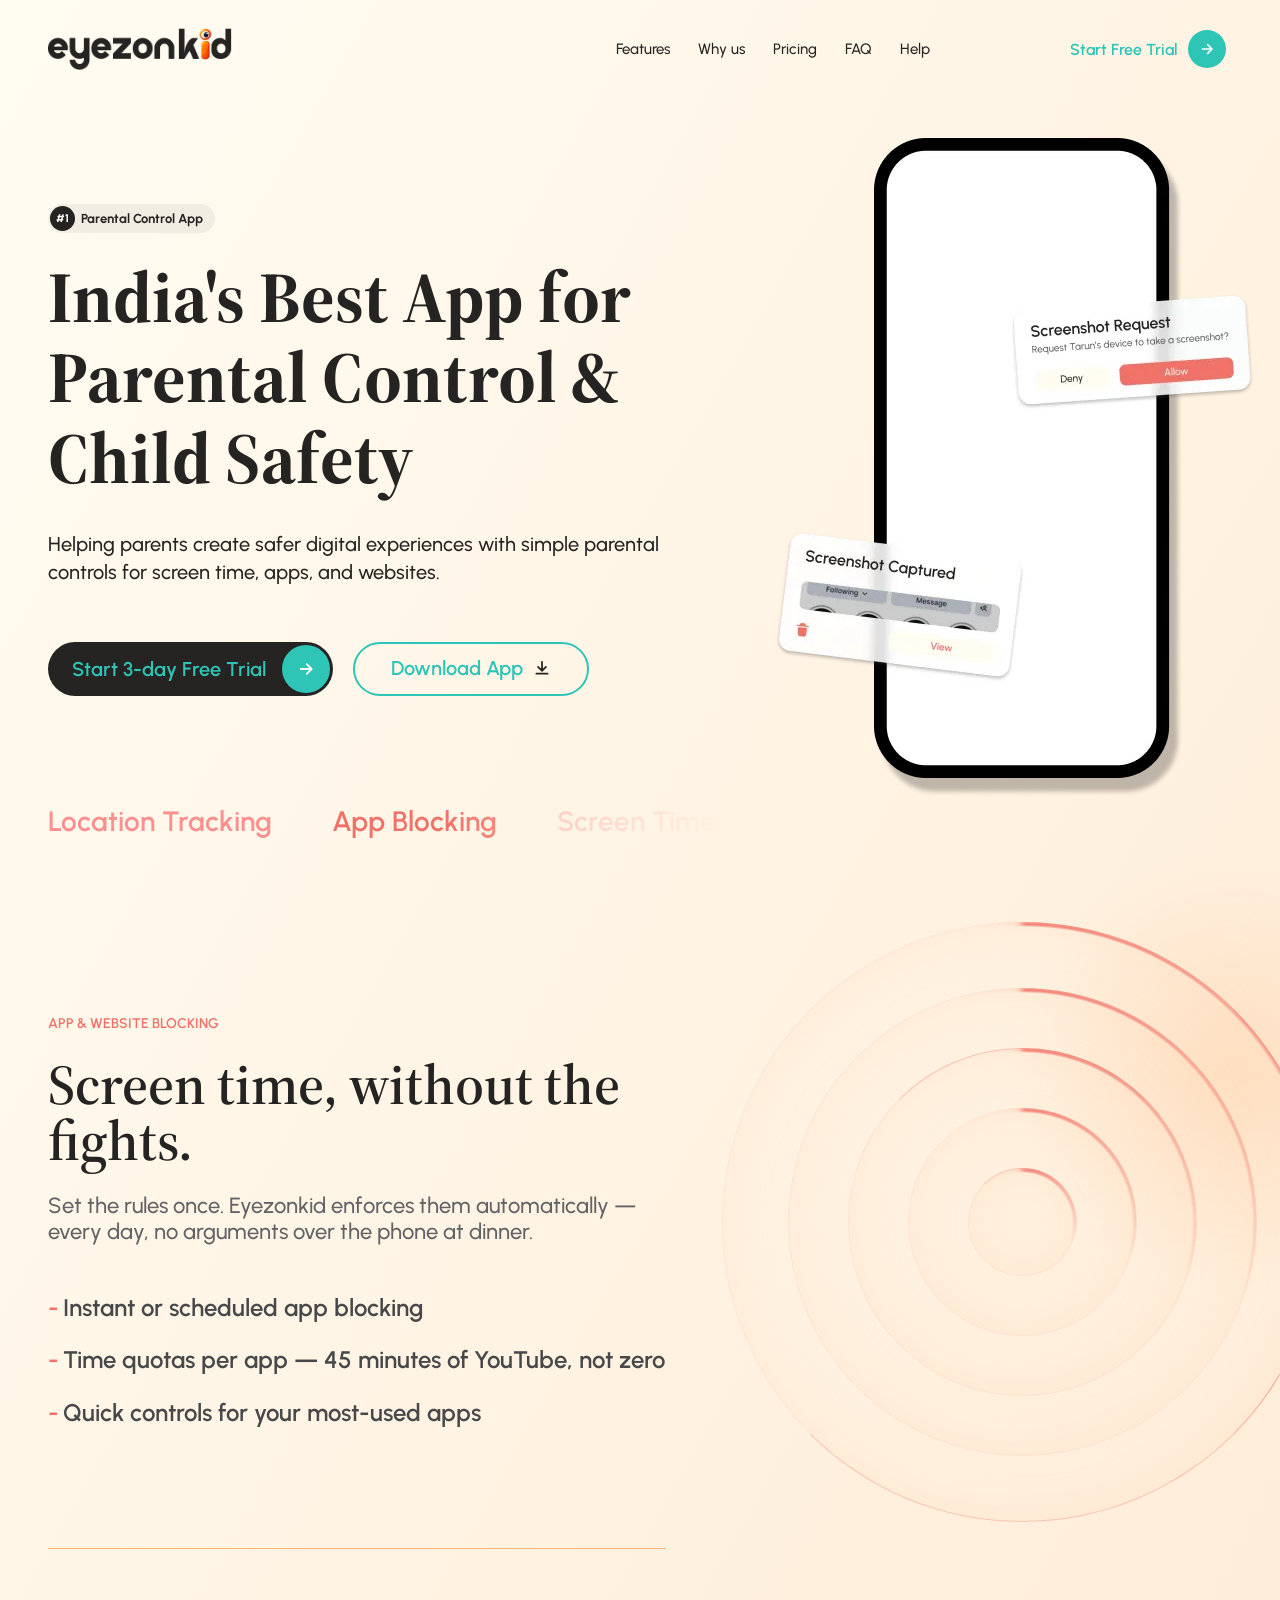
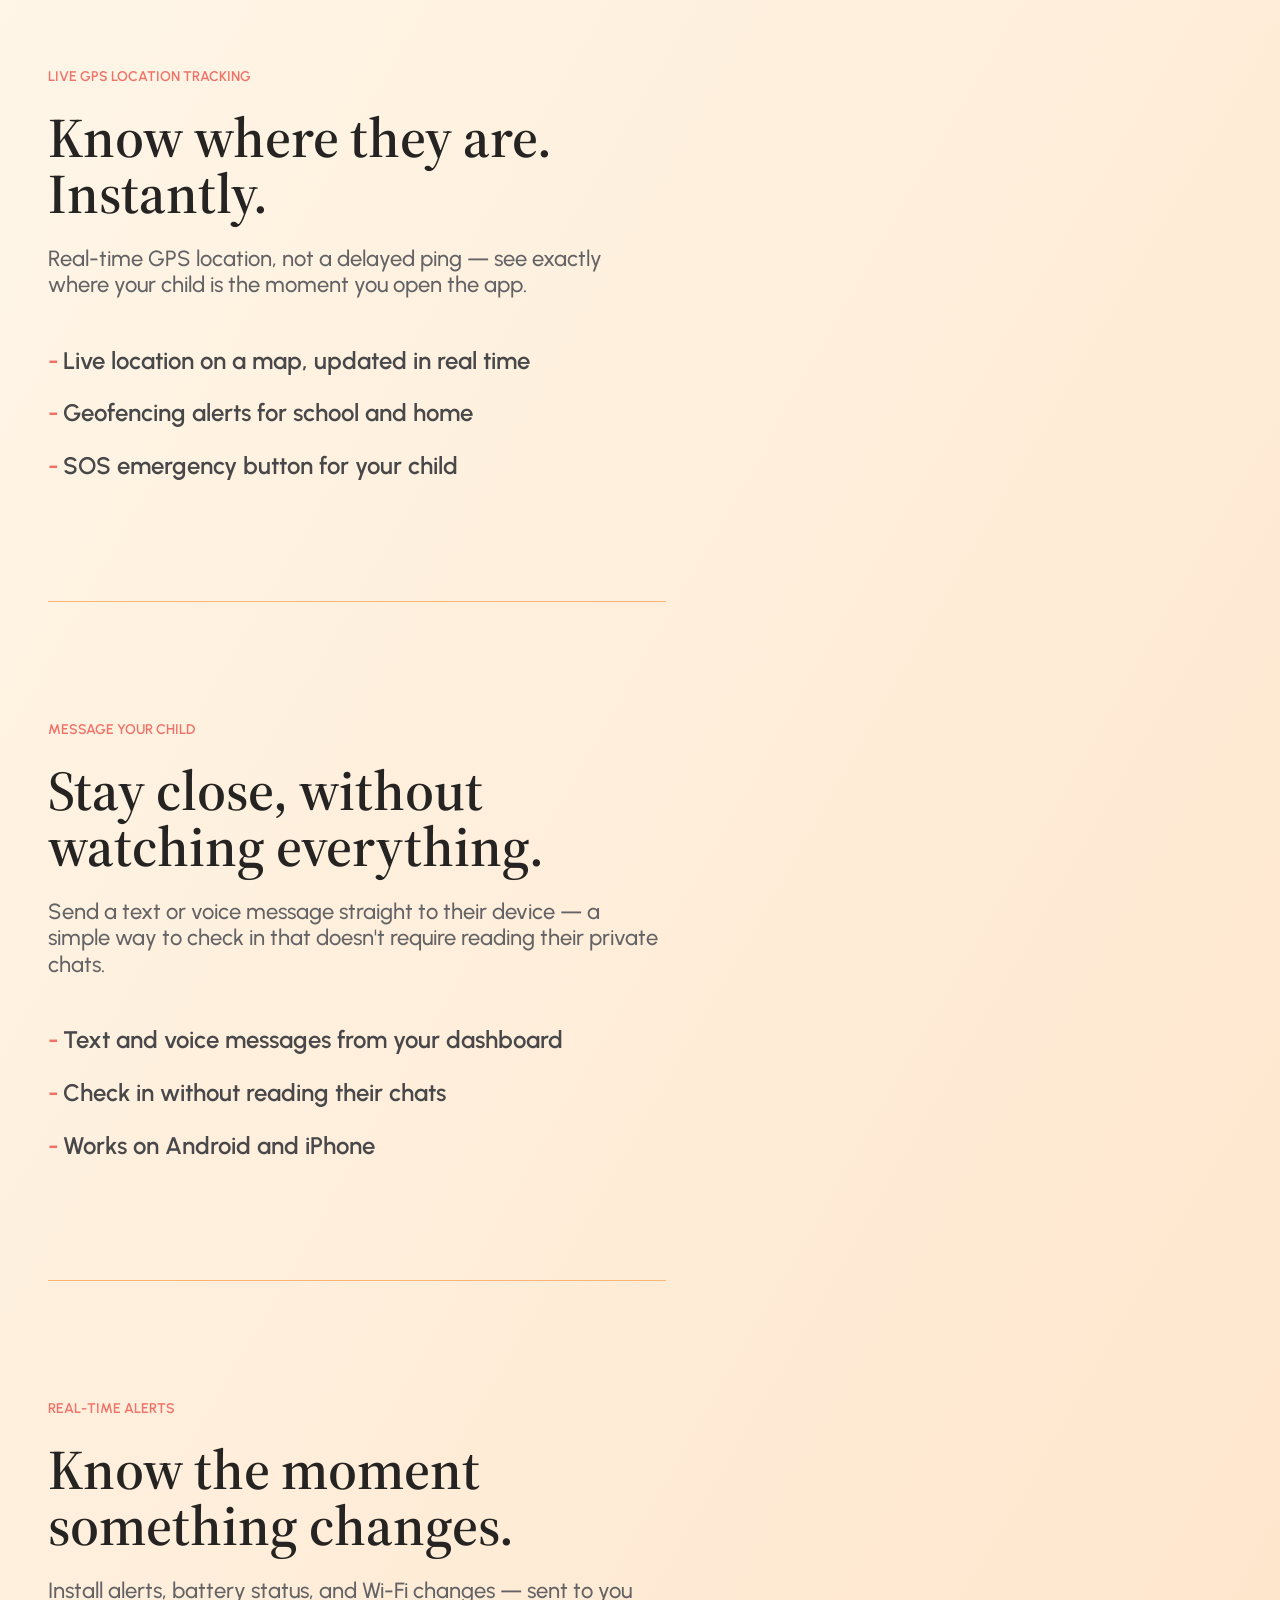
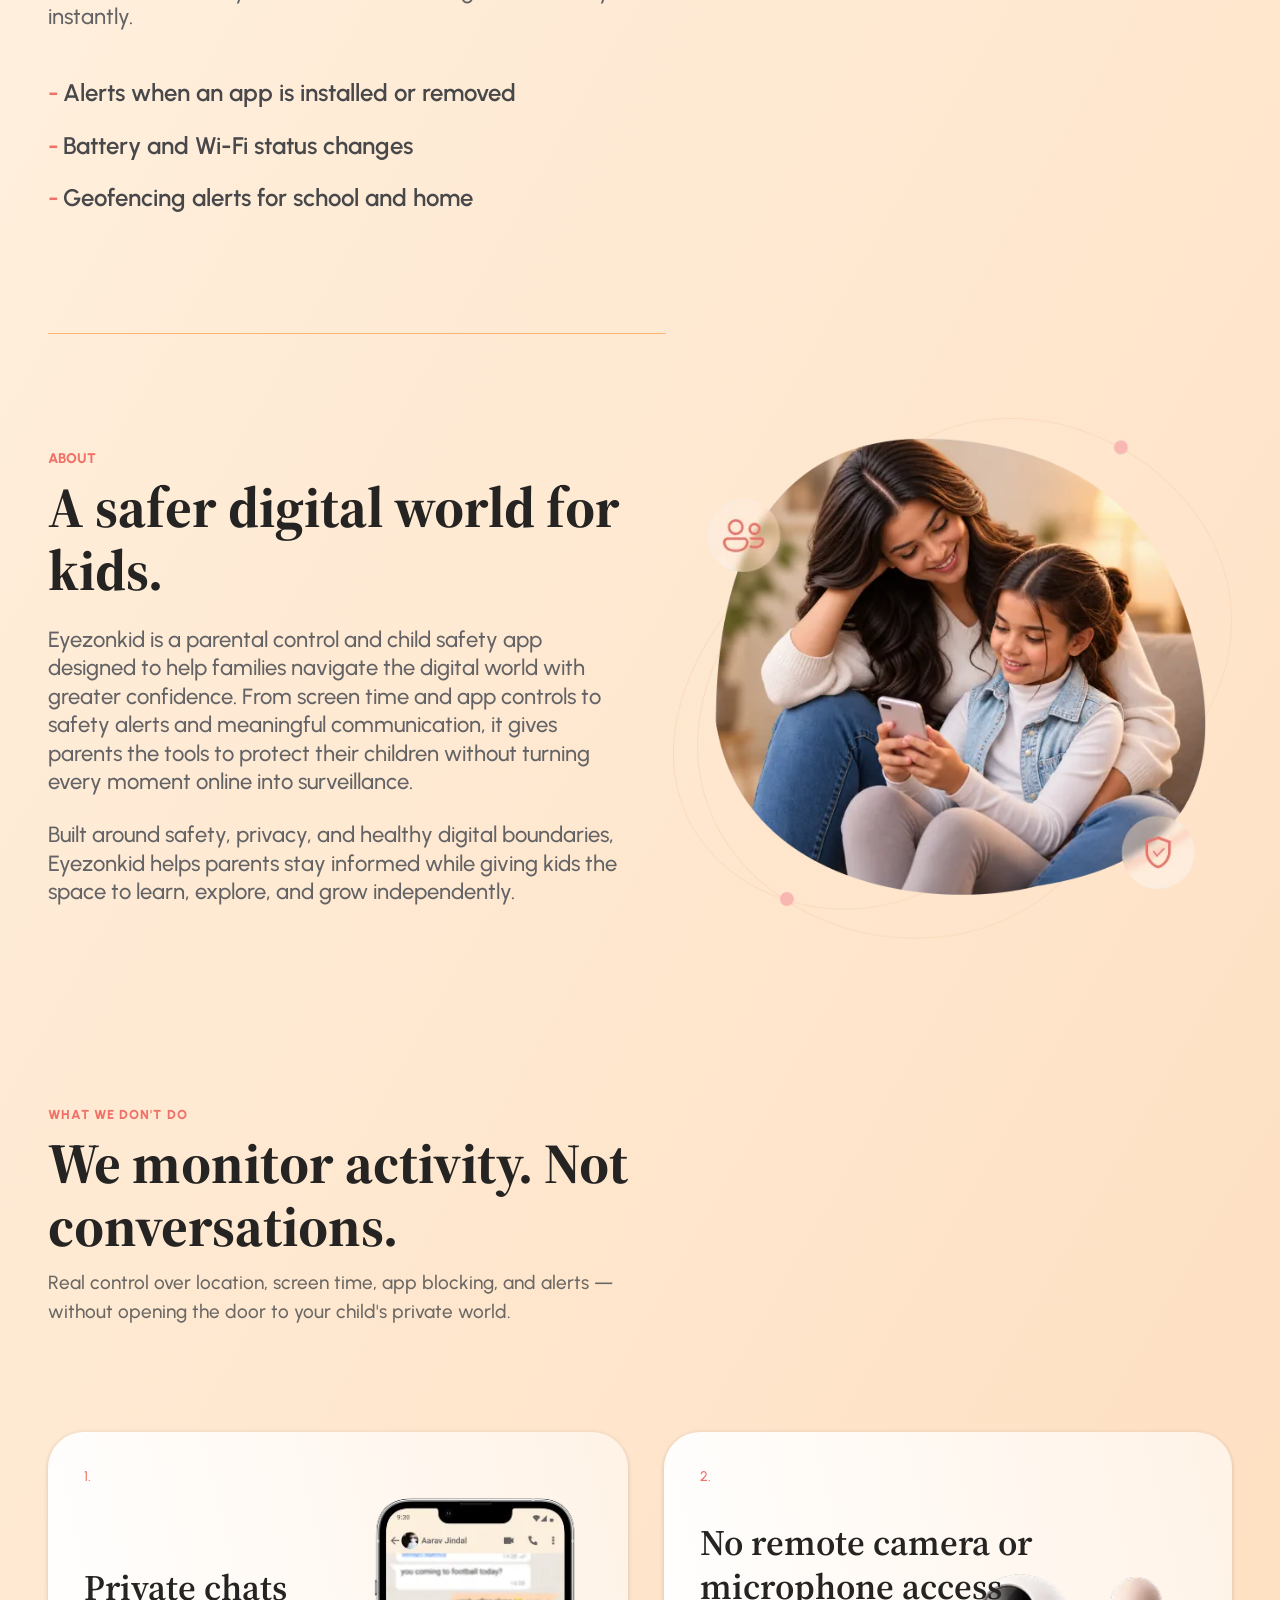
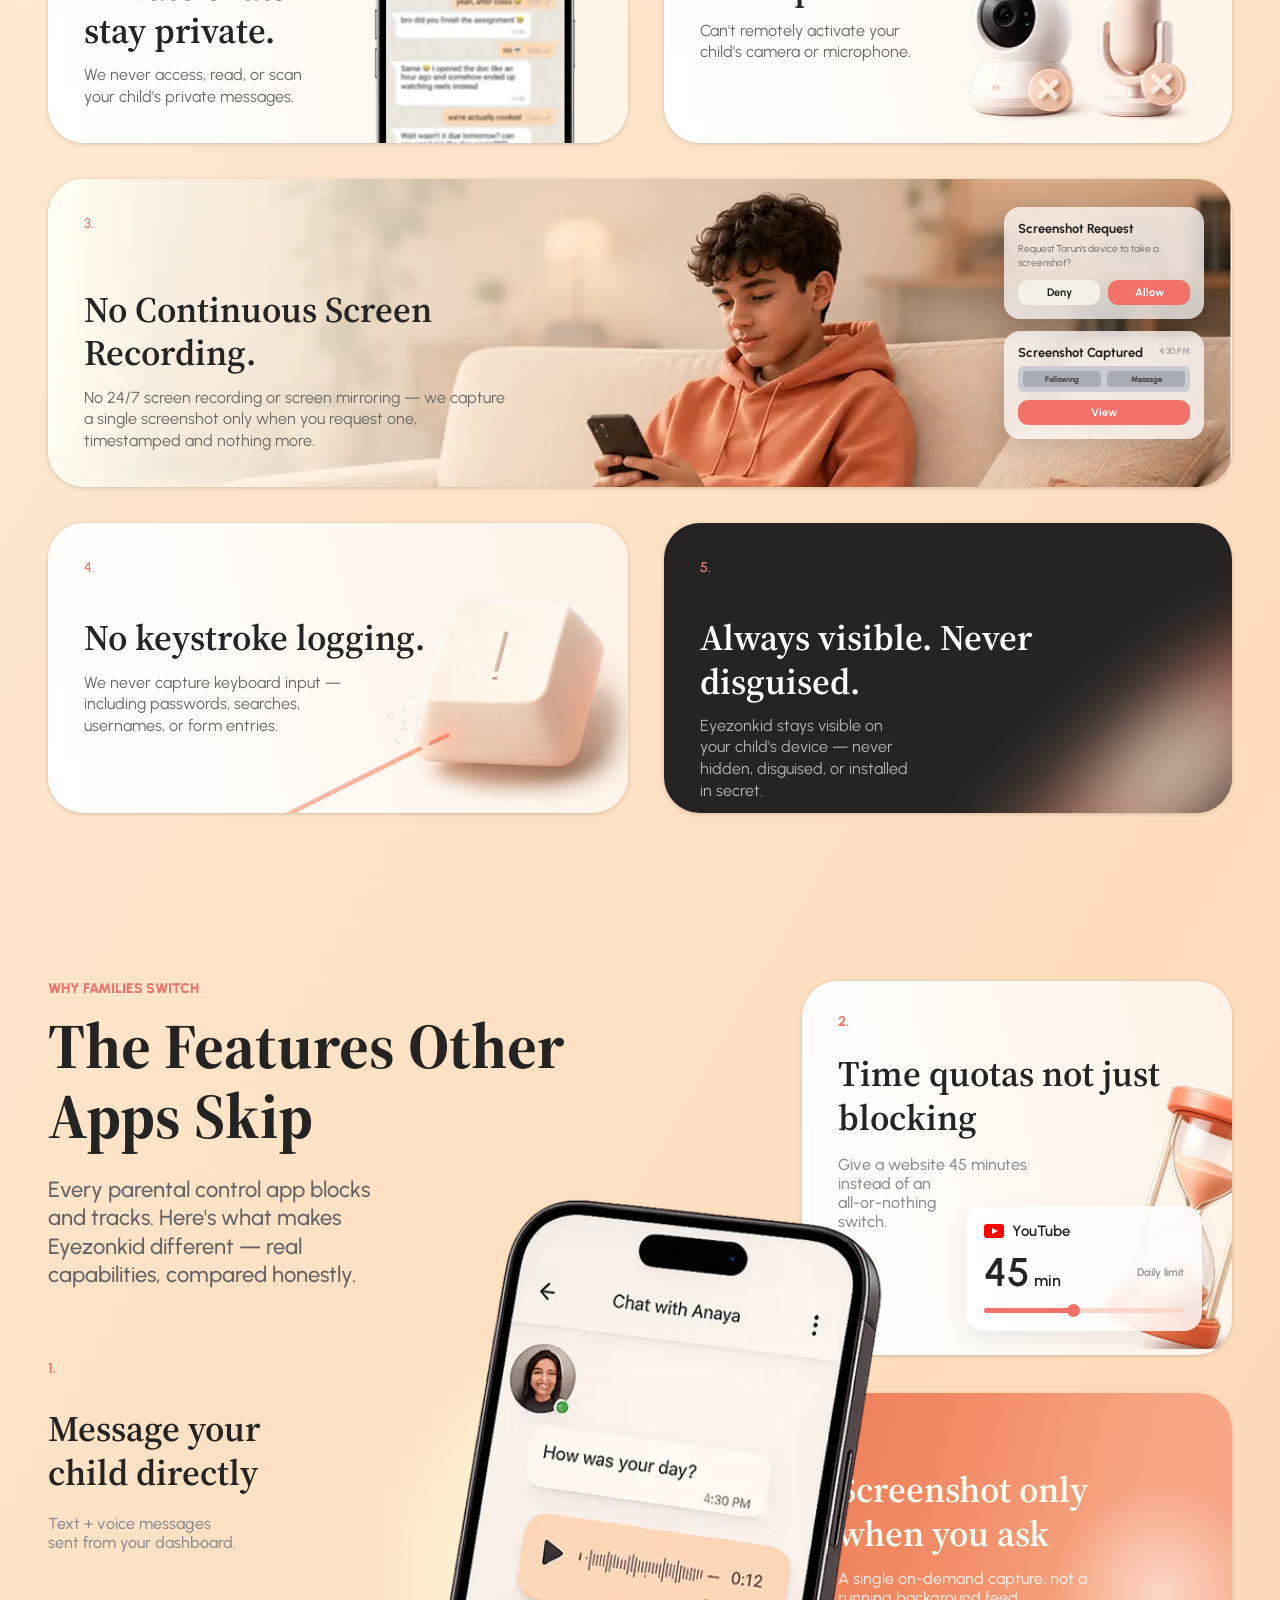
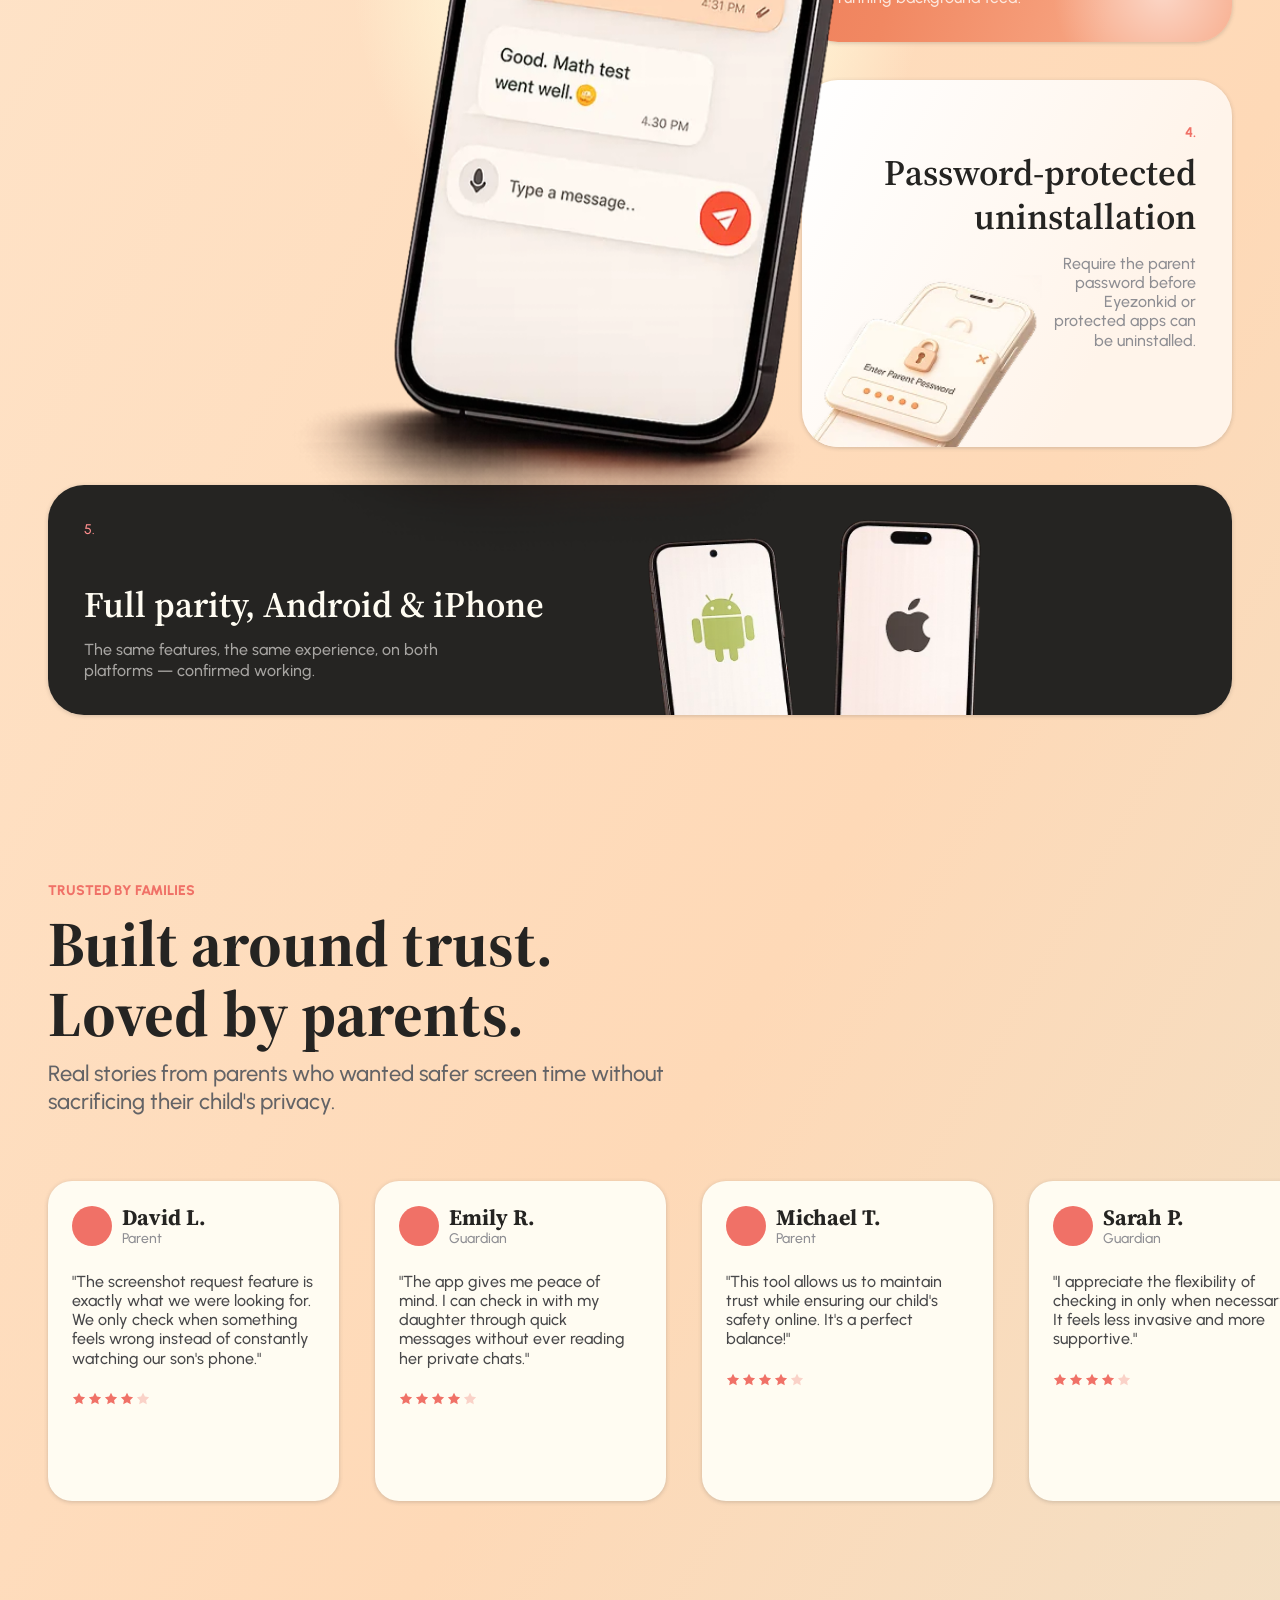
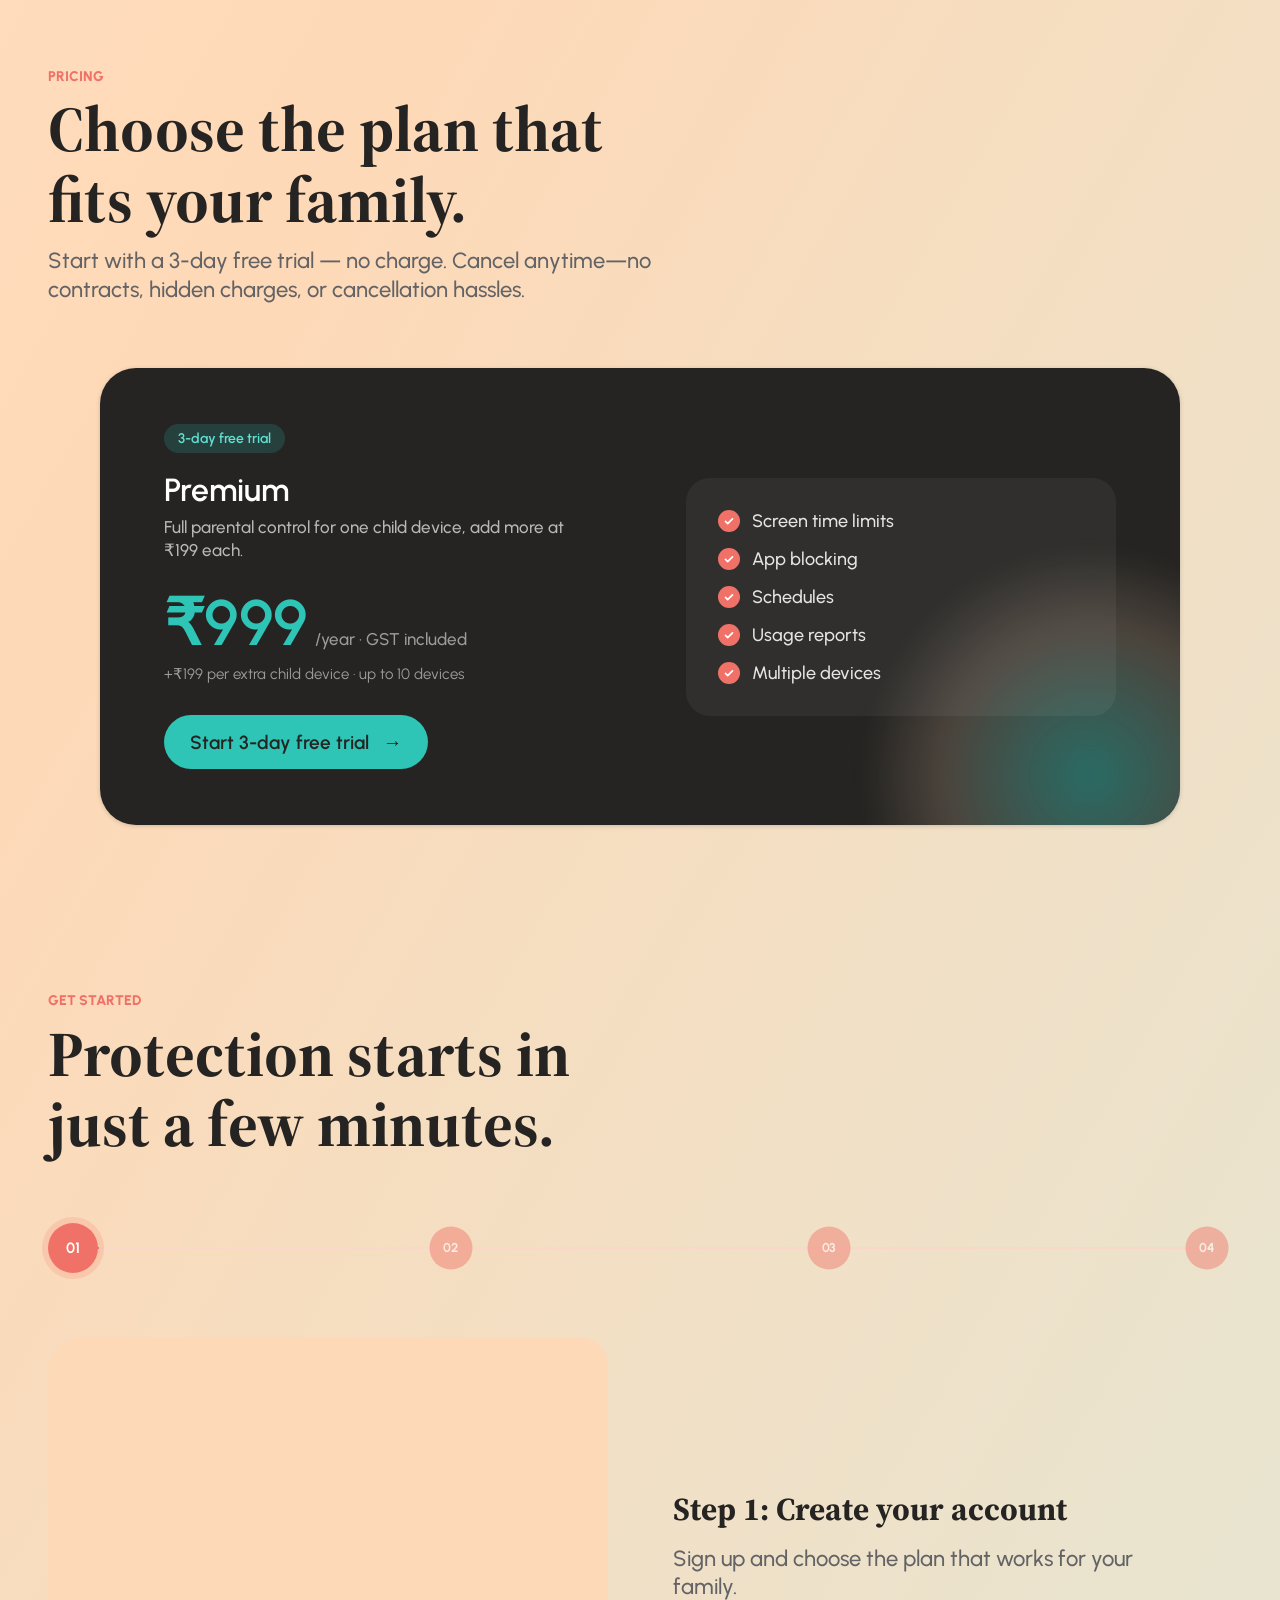
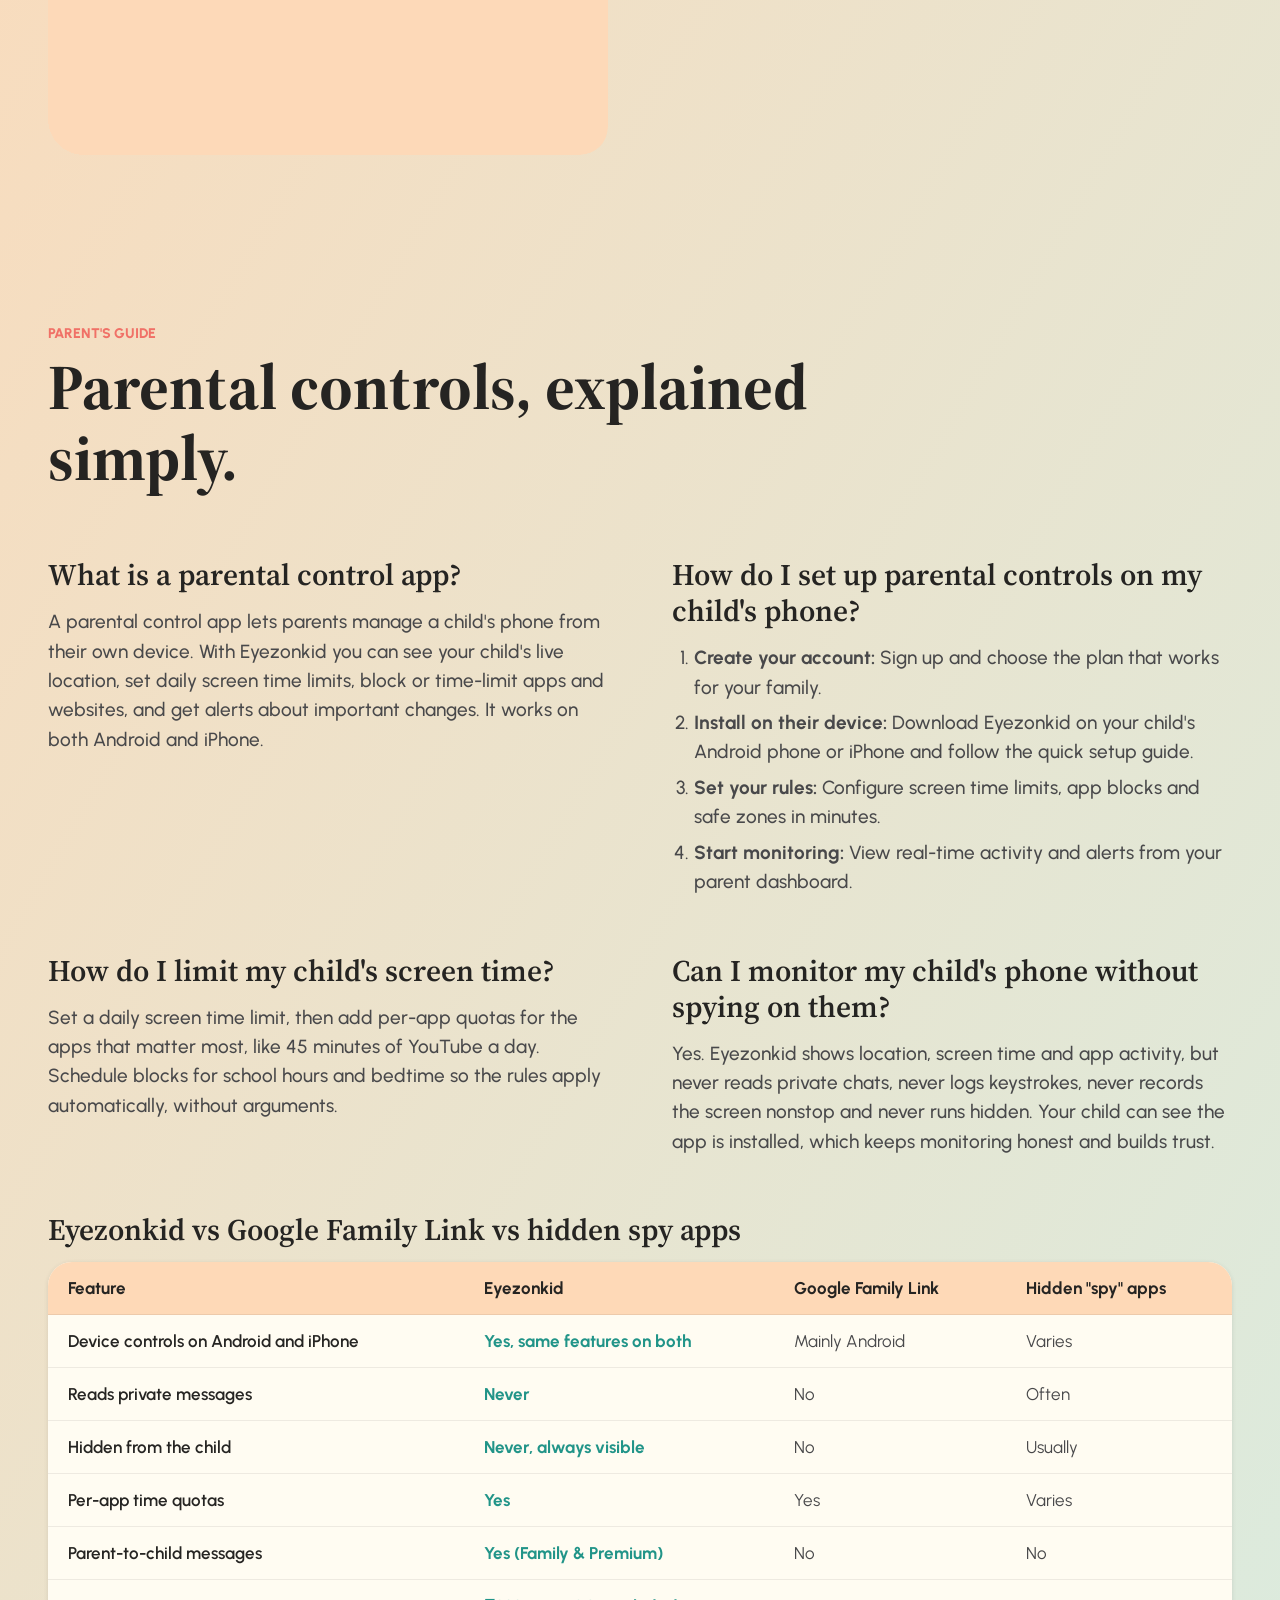
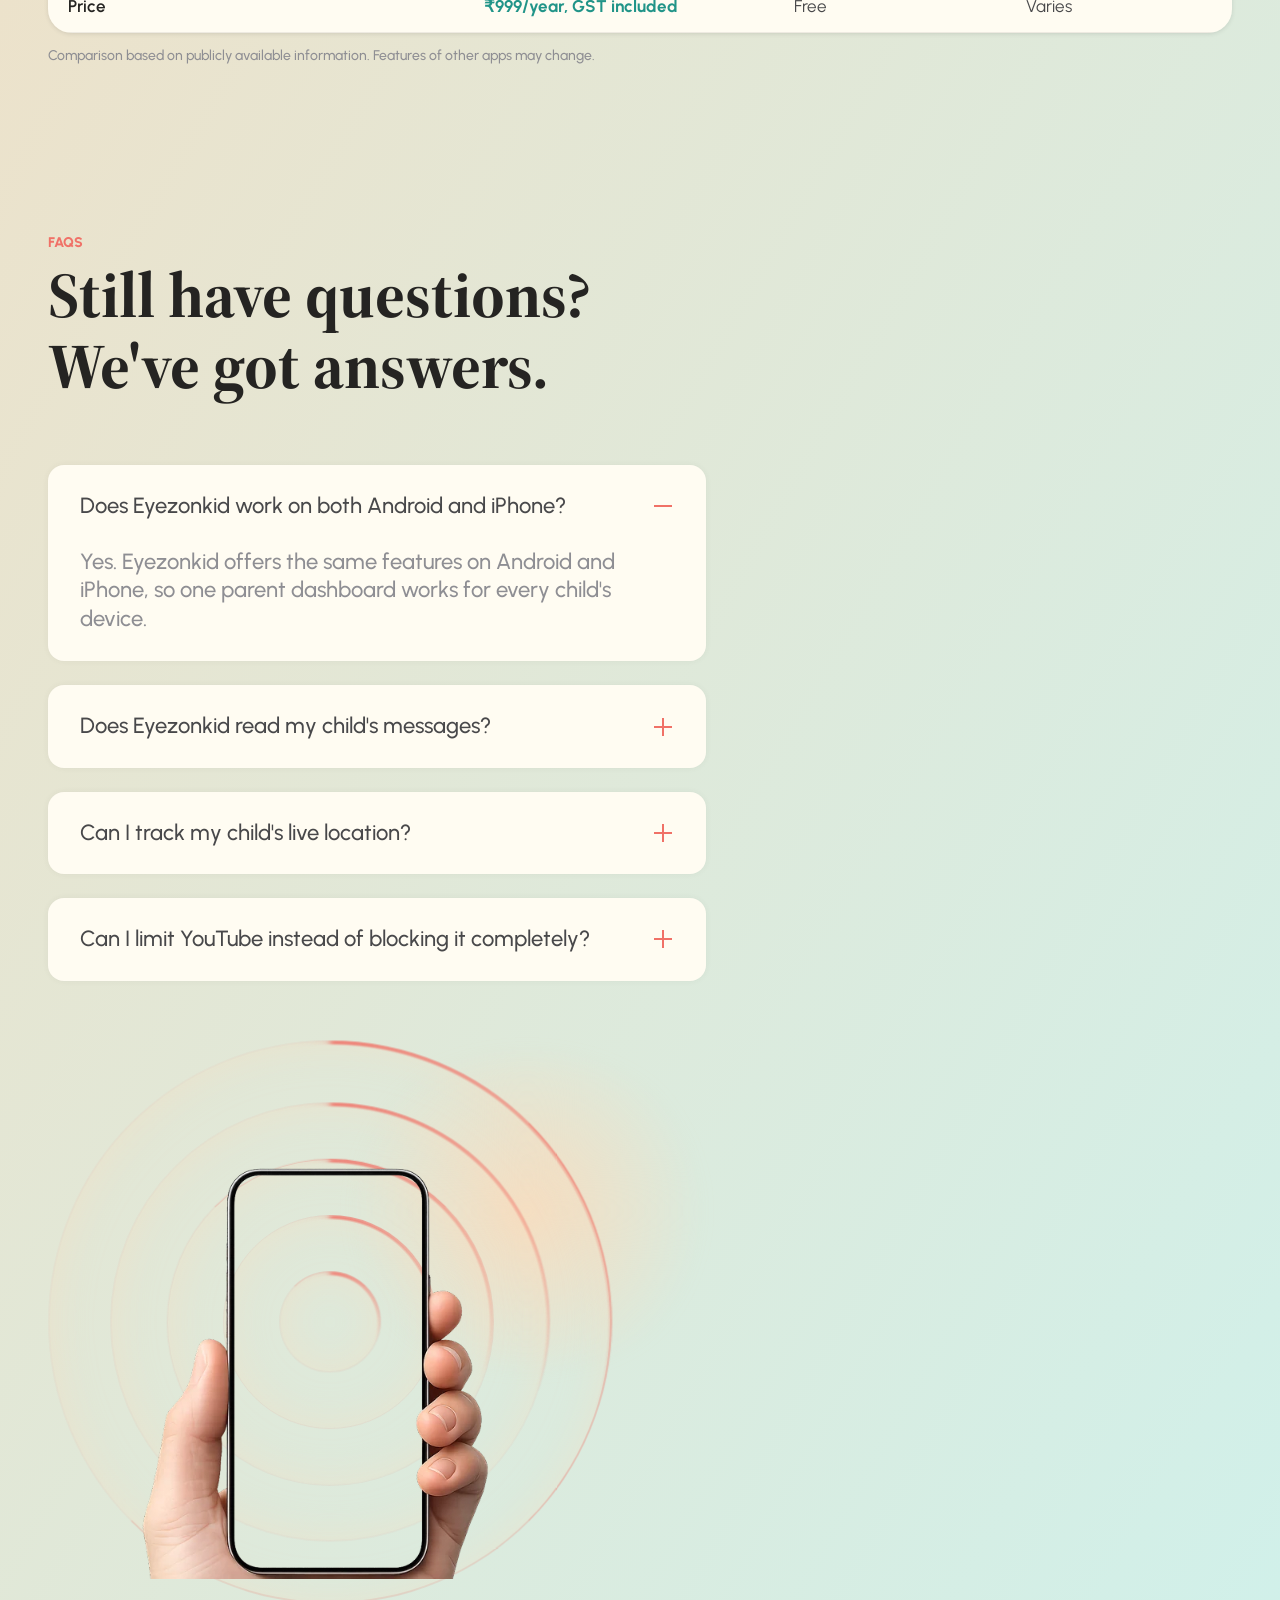
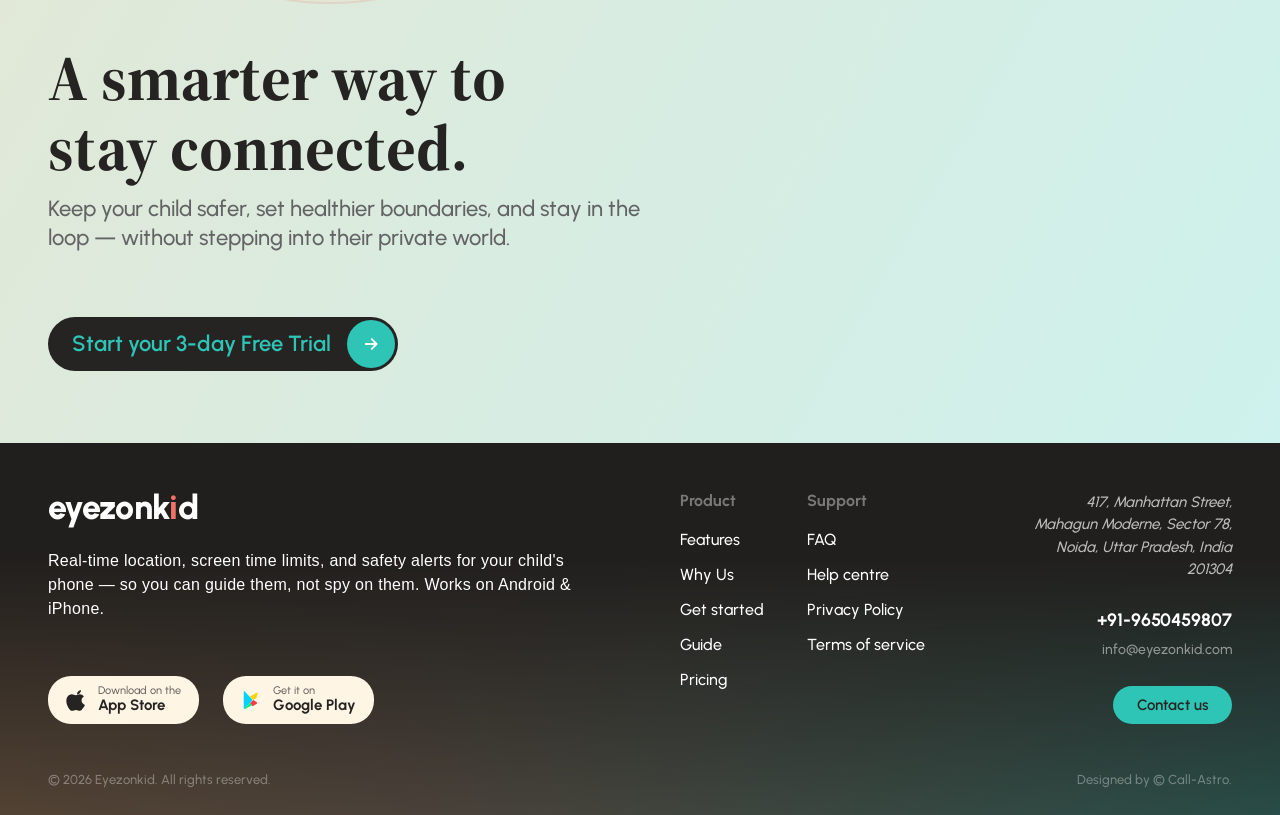
==== index.html @ c9a8e9d8 "Eyezonkid website" ====
<!DOCTYPE html>
<html lang="en-IN">
<head>
    <script type="text/javascript">
    (function(c,l,a,r,i,t,y){
        c[a]=c[a]||function(){(c[a].q=c[a].q||[]).push(arguments)};
        t=l.createElement(r);t.async=1;t.src="https://www.clarity.ms/tag/"+i;
        y=l.getElementsByTagName(r)[0];y.parentNode.insertBefore(t,y);
    })(window, document, "clarity", "script", "yo5s93v7i7");
</script>

<!-- Google tag (gtag.js) -->
<script async src="https://www.googletagmanager.com/gtag/js?id=G-B7XC6L860X"></script>
<script>
  window.dataLayer = window.dataLayer || [];
  function gtag(){dataLayer.push(arguments);}
  gtag('js', new Date());

  gtag('config', 'G-B7XC6L860X');
</script>
    <meta charset="UTF-8">
    <meta name="viewport" content="width=device-width, initial-scale=1.0">

    <!-- ===== SEO ===== -->
    <title>Eyezonkid – Parental Control App for Android & iPhone</title>
    <meta name="description" content="Eyezonkid is a parental control app for Android & iPhone. Track your child's live location, set screen time limits and block apps — without reading their private chats.">
    <meta name="keywords" content="parental control app, parental control app India, parental control app for Android, parental control app for iPhone, screen time app for kids, app blocker for kids, child location tracker, YouTube parental controls, WhatsApp parental control, Google Family Link alternative">
    <meta name="robots" content="index, follow, max-image-preview:large, max-snippet:-1">
    <link rel="canonical" href="https://eyezonkid.com/">
    <link rel="alternate" hreflang="en-IN" href="https://eyezonkid.com/">
    <link rel="alternate" hreflang="x-default" href="https://eyezonkid.com/">
    <meta name="theme-color" content="#2EC4B6">
    <link rel="icon" href="data:image/svg+xml,%3Csvg%20xmlns%3D%22http%3A%2F%2Fwww.w3.org%2F2000%2Fsvg%22%20viewBox%3D%220%200%2064%2064%22%3E%3Crect%20width%3D%2264%22%20height%3D%2264%22%20rx%3D%2216%22%20fill%3D%22%23252422%22%2F%3E%3Ctext%20x%3D%2232%22%20y%3D%2245%22%20font-family%3D%22Arial%2Csans-serif%22%20font-weight%3D%22800%22%20font-size%3D%2238%22%20text-anchor%3D%22middle%22%20fill%3D%22%23F07167%22%3Ee%3C%2Ftext%3E%3C%2Fsvg%3E">

    <!-- ===== Open Graph / Twitter ===== -->
    <meta property="og:type" content="website">
    <meta property="og:site_name" content="Eyezonkid">
    <meta property="og:locale" content="en_IN">
    <meta property="og:title" content="Eyezonkid – Parental Control App for Android & iPhone">
    <meta property="og:description" content="Live location, screen time limits and app blocking for your child's phone — without reading their private chats.">
    <meta property="og:url" content="https://eyezonkid.com/">
    <meta property="og:image" content="https://eyezonkid.com/og-image.jpg">
    <meta property="og:image:width" content="1200">
    <meta property="og:image:height" content="630">
    <meta name="twitter:card" content="summary_large_image">
    <meta name="twitter:title" content="Eyezonkid – Parental Control App for Android & iPhone">
    <meta name="twitter:description" content="Live location, screen time limits and app blocking for your child's phone — without reading their private chats.">
    <meta name="twitter:image" content="https://eyezonkid.com/og-image.jpg">

    <!-- ===== Structured data (SEO / AEO / GEO) ===== -->
    <script type="application/ld+json">
{
  "@context": "https://schema.org",
  "@graph": [
    {
      "@type": "Organization",
      "@id": "https://eyezonkid.com/#organization",
      "name": "Eyezonkid",
      "url": "https://eyezonkid.com/",
      "logo": "https://eyezonkid.com/logo.png",
      "email": "info@eyezonkid.com",
      "telephone": "+91-9650459807",
      "address": {
        "@type": "PostalAddress",
        "streetAddress": "417, Manhattan Street, Mahagun Moderne, Sector 78",
        "addressLocality": "Noida",
        "addressRegion": "Uttar Pradesh",
        "postalCode": "201304",
        "addressCountry": "IN"
      }
    },
    {
      "@type": "WebSite",
      "@id": "https://eyezonkid.com/#website",
      "url": "https://eyezonkid.com/",
      "name": "Eyezonkid",
      "inLanguage": "en-IN",
      "publisher": {
        "@id": "https://eyezonkid.com/#organization"
      }
    },
    {
      "@type": "WebPage",
      "@id": "https://eyezonkid.com/#webpage",
      "url": "https://eyezonkid.com/",
      "name": "Eyezonkid – Parental Control App for Android & iPhone",
      "description": "Eyezonkid is a parental control app for Android & iPhone. Track your child's live location, set screen time limits and block apps — without reading their private chats.",
      "isPartOf": {
        "@id": "https://eyezonkid.com/#website"
      },
      "about": {
        "@id": "https://eyezonkid.com/#app"
      },
      "inLanguage": "en-IN",
      "keywords": "parental control app, parental control app India, parental control app for Android, parental control app for iPhone, screen time app for kids, app blocker for kids, child location tracker, YouTube parental controls, WhatsApp parental control, Google Family Link alternative"
    },
    {
      "@type": "MobileApplication",
      "@id": "https://eyezonkid.com/#app",
      "name": "Eyezonkid",
      "applicationCategory": "UtilitiesApplication",
      "applicationSubCategory": "Parental control",
      "operatingSystem": "Android, iOS",
      "description": "Parental control app for Android and iPhone with live GPS location, screen time limits, per-app time quotas, app and website blocking, geofencing alerts and parent-to-child messaging. Eyezonkid never reads private chats, never records the screen continuously, and always stays visible on the child's device.",
      "publisher": {
        "@id": "https://eyezonkid.com/#organization"
      },
      "featureList": [
        "Live GPS location tracking",
        "Geofencing alerts",
        "Screen time limits",
        "Per-app time quotas",
        "Instant or scheduled app blocking",
        "Website and Safe Search filtering",
        "Parent-to-child text and voice messages",
        "On-demand screenshot",
        "Install and uninstall alerts",
        "Password-protected uninstallation",
        "SOS emergency button",
        "Remote device lock",
        "Battery and Wi-Fi monitoring"
      ],
      "offers": [
        {
          "@type": "Offer",
          "name": "Premium",
          "price": "999",
          "priceCurrency": "INR",
          "description": "Per year, GST included. One child device, extra devices ₹199 each. 3-day free trial.",
          "url": "https://eyezonkid.com/#pricing"
        }
      ]
    },
    {
      "@type": "HowTo",
      "name": "How to set up parental controls on your child's phone with Eyezonkid",
      "totalTime": "PT5M",
      "step": [
        {
          "@type": "HowToStep",
          "position": 1,
          "name": "Create your account",
          "text": "Sign up and choose the plan that works for your family."
        },
        {
          "@type": "HowToStep",
          "position": 2,
          "name": "Install on their device",
          "text": "Download Eyezonkid on your child's Android phone or iPhone and follow the quick setup guide."
        },
        {
          "@type": "HowToStep",
          "position": 3,
          "name": "Set your rules",
          "text": "Configure screen time limits, app blocks and safe zones in minutes."
        },
        {
          "@type": "HowToStep",
          "position": 4,
          "name": "Start monitoring",
          "text": "View real-time activity and alerts from your parent dashboard."
        }
      ]
    },
    {
      "@type": "FAQPage",
      "mainEntity": [
        {
          "@type": "Question",
          "name": "Does Eyezonkid work on both Android and iPhone?",
          "acceptedAnswer": {
            "@type": "Answer",
            "text": "Yes. Eyezonkid offers the same features on Android and iPhone, so one parent dashboard works for every child's device."
          }
        },
        {
          "@type": "Question",
          "name": "Does Eyezonkid read my child's messages?",
          "acceptedAnswer": {
            "@type": "Answer",
            "text": "No. Eyezonkid never accesses, reads or scans private messages. It also never records the screen continuously, never logs keystrokes and cannot turn on the camera or microphone."
          }
        },
        {
          "@type": "Question",
          "name": "Can I track my child's live location?",
          "acceptedAnswer": {
            "@type": "Answer",
            "text": "Yes. Every plan includes live GPS location tracking and geofencing alerts, so you are notified when your child arrives at or leaves places like school or home."
          }
        },
        {
          "@type": "Question",
          "name": "Can I limit YouTube instead of blocking it completely?",
          "acceptedAnswer": {
            "@type": "Answer",
            "text": "Yes. Eyezonkid supports per-app time quotas, so you can allow something like 45 minutes of YouTube a day instead of an all-or-nothing block. You can also block apps instantly or on a schedule, such as during school hours or bedtime."
          }
        },
        {
          "@type": "Question",
          "name": "How do I set parental controls on YouTube?",
          "acceptedAnswer": {
            "@type": "Answer",
            "text": "Turn on Restricted Mode in YouTube's settings to filter mature videos. Then use Eyezonkid to give YouTube a daily time quota, like 45 minutes, or block it during school hours and bedtime."
          }
        },
        {
          "@type": "Question",
          "name": "Can I control WhatsApp without reading my child's chats?",
          "acceptedAnswer": {
            "@type": "Answer",
            "text": "Yes. Eyezonkid lets you set a daily time limit for WhatsApp or block it on a schedule, such as during study time. It never reads, scans or stores your child's messages."
          }
        },
        {
          "@type": "Question",
          "name": "Is there a free parental control app for Android?",
          "acceptedAnswer": {
            "@type": "Answer",
            "text": "Google Family Link is free and covers basic screen time, app approval and location on Android. Eyezonkid is a paid app that adds per-app time quotas, parent-to-child messages and the same features on iPhone, at ₹999 per year with GST included."
          }
        },
        {
          "@type": "Question",
          "name": "Will my child know Eyezonkid is installed?",
          "acceptedAnswer": {
            "@type": "Answer",
            "text": "Yes. Eyezonkid always stays visible on your child's device. It is never hidden, disguised or installed in secret."
          }
        },
        {
          "@type": "Question",
          "name": "Can my child uninstall Eyezonkid?",
          "acceptedAnswer": {
            "@type": "Answer",
            "text": "Not if you turn on password-protected uninstallation in your dashboard settings. The parent password is then required before Eyezonkid can be removed, and install and uninstall alerts notify you of changes."
          }
        },
        {
          "@type": "Question",
          "name": "How can I reinstall Eyezonkid after uninstallation?",
          "acceptedAnswer": {
            "@type": "Answer",
            "text": "Log in to your dashboard, select the child's device and send a fresh install link. Setting it back up takes about two minutes."
          }
        },
        {
          "@type": "Question",
          "name": "How much does Eyezonkid cost in India?",
          "acceptedAnswer": {
            "@type": "Answer",
            "text": "Eyezonkid Premium is ₹999 per year, GST included, for one child device. Extra child devices are ₹199 each, up to 10 devices. It starts with a 3-day free trial, and you can cancel anytime."
          }
        },
        {
          "@type": "Question",
          "name": "How long does it take to set up parental controls?",
          "acceptedAnswer": {
            "@type": "Answer",
            "text": "A few minutes. Create your account, install Eyezonkid on your child's phone, set your rules, and start seeing activity and alerts on your dashboard."
          }
        }
      ]
    }
  ]
}
    </script>

    <!-- ===== Preload hero image (loads first) ===== -->
    <link rel="preload" as="image" href="/images/Hero.webp" fetchpriority="high">

    <!-- ===== Fonts (self-hosted) ===== -->
    <link rel="preload" href="/fonts/urbanist.woff2" as="font" type="font/woff2" crossorigin>
    <link rel="preload" href="/fonts/source-serif-4.woff2" as="font" type="font/woff2" crossorigin>

    <!-- ===== Styles (self-contained, no build step required) ===== -->
    <style>
@font-face{font-family:'Urbanist';font-style:normal;font-weight:400 800;font-display:swap;src:url(/fonts/urbanist.woff2) format('woff2')}
@font-face{font-family:'Source Serif 4';font-style:normal;font-weight:500 700;font-display:swap;src:url(/fonts/source-serif-4.woff2) format('woff2')}
        :root {
            --wmk-ink: #252422;
            --wmk-teal: #2EC4B6;
            --wmk-teal-dark: #219488;
            --wmk-coral: #F07167;
            --wmk-coral-light: #FF8E8E;
            --wmk-coral-pale: #FFB8B8;
            --wmk-cream: #FFFCF2;
            --wmk-tan: #FED9B7;
            --wmk-mint: #CBF3F0;
            --wmk-white: #FFFFFF;
            --wmk-muted: #6B6864;
            --wmk-pill-bg: rgba(255, 255, 255, 0.48);
            --wmk-font-body: 'Urbanist', system-ui, -apple-system, sans-serif;
            --wmk-font-display: 'Source Serif 4', Georgia, serif;
            --wmk-font-logo: 'Archivo Black', 'Urbanist', sans-serif;
            --wmk-container: 1440px;
        }
        * { box-sizing: border-box; }
        html { scroll-behavior: smooth; }
        body {
            margin: 0;
            font-family: var(--wmk-font-body);
            color: var(--wmk-ink);
            background: linear-gradient(120deg, var(--wmk-cream) 0%, var(--wmk-tan) 55%, var(--wmk-mint) 100%);
            -webkit-font-smoothing: antialiased;
        }
        a { color: inherit; text-decoration: none; }
        :focus-visible { outline: 2px solid var(--wmk-teal-dark); outline-offset: 2px; }

        /* Navbar */
        .wmk-navbar { display: flex; align-items: center; justify-content: space-between; width: 100%; max-width: var(--wmk-container); margin: 0 auto; padding: 24px 48px; }
        .wmk-navbar__logo { display: flex; flex-direction: column; width: 97px; line-height: .86; }
        .wmk-navbar__logo-line { font-family: var(--wmk-font-logo); font-size: 20px; letter-spacing: -.01em; white-space: nowrap; }
        .wmk-navbar__logo-accent { color: var(--wmk-coral-light); }
        .wmk-navbar__pill { display: flex; align-items: center; justify-content: space-between; width: 767px; max-width: 100%; height: 50px; padding: 4px 4px 4px 12px; border-radius: 48px; background: var(--wmk-pill-bg); -webkit-backdrop-filter: blur(5.7px); backdrop-filter: blur(5.7px); }
        .wmk-navbar__links { display: flex; align-items: center; gap: 31px; padding-left: 48px; }
        .wmk-navbar__link { font-weight: 500; font-size: 16px; color: var(--wmk-ink); transition: color .2s ease; white-space: nowrap; }
        .wmk-navbar__link:hover { color: var(--wmk-teal-dark); }
        .wmk-navbar__cta { display: inline-flex; align-items: center; gap: 10px; height: 42px; padding: 2px 2px 2px 24px; border-radius: 36px; background: var(--wmk-white); box-shadow: 0 1px 2px rgba(37,36,34,.06); transition: background-color .35s ease, box-shadow .35s ease, transform .2s ease; }
        .wmk-navbar__cta-text { font-weight: 600; font-size: 16px; color: var(--wmk-teal); transition: color .35s ease; white-space: nowrap; }
        .wmk-navbar__cta-icon { display: inline-flex; align-items: center; justify-content: center; width: 38px; height: 38px; min-width: 38px; border-radius: 50%; background: var(--wmk-teal); color: var(--wmk-white); transition: background-color .35s ease, color .35s ease, transform .35s ease; }
        .wmk-navbar__cta:hover, .wmk-navbar__cta:focus-visible { background: var(--wmk-teal); box-shadow: 0 8px 20px rgba(46,196,182,.35); transform: translateY(-1px); }
        .wmk-navbar__cta:hover .wmk-navbar__cta-text { color: var(--wmk-ink); }
        .wmk-navbar__cta:hover .wmk-navbar__cta-icon { background: var(--wmk-white); color: var(--wmk-teal); transform: translateX(2px); }
        .wmk-navbar__burger { display: none; flex-direction: column; justify-content: center; gap: 5px; width: 40px; height: 40px; background: none; border: none; cursor: pointer; }
        .wmk-navbar__burger span { display: block; width: 22px; height: 2px; background: var(--wmk-ink); margin: 0 auto; }
        .wmk-mobile-menu { display: none; flex-direction: column; gap: 4px; padding: 0 24px 16px; }
        .wmk-mobile-menu.is-open { display: flex; }
        .wmk-mobile-menu__link, .wmk-mobile-menu__cta { padding: 12px 4px; font-weight: 500; border-bottom: 1px solid rgba(37,36,34,.08); }
        .wmk-mobile-menu__cta { color: var(--wmk-teal-dark); font-weight: 700; }

        /* Hero — 1440 canvas, 798 tall, left-only 84px gutter so the phone bleeds to the edge */
        .wmk-hero {
            display: flex;
            align-items: flex-start;
            justify-content: space-between;
            width: 100%;
            max-width: var(--wmk-container);
            height: 798px;
            margin: 0 auto;
            padding-left: 48px;
        }
        .wmk-hero__left {
            display: flex;
            flex-direction: column;
            justify-content: center;
            width: 840px;
            max-width: 100%;
            height: 798px;
        }
        .wmk-hero__text-wrap {
            display: flex;
            flex-direction: column;
            width: 840px;
            max-width: 100%;
            padding-top: 48px;
            gap: 108px;
        }
        .wmk-hero__copy {
            display: flex;
            flex-direction: column;
            width: 840px;
            max-width: 100%;
            gap: 24px;
        }

        .wmk-badge {
            display: inline-flex;
            align-items: center;
            gap: 4px;
            width: fit-content;
            height: 29px;
            padding: 2px 12px 2px 2px;
            border-radius: 92px;
            background: rgba(37,36,34,.06);
            font-size: 13px;
            font-weight: 700;
        }
        .wmk-badge__num { display: inline-flex; align-items: center; justify-content: center; width: 25px; height: 25px; border-radius: 50%; background: var(--wmk-ink); color: var(--wmk-white); font-size: 11px; font-weight: 800; }

        .wmk-hero__title {
            font-family: var(--wmk-font-display);
            font-weight: 700;
            font-size: 84px;
            line-height: 110%;
            letter-spacing: 0;
            color: var(--wmk-ink);
            margin: 0;
            width: 840px;
            max-width: 100%;
        }
        .wmk-hero__subtitle {
            font-family: var(--wmk-font-body);
            font-weight: 500;
            font-size: 22px;
            line-height: 130%;
            color: var(--wmk-ink);
            margin: 24px 0 0;
            width: 840px;
            max-width: 100%;
        }

        .wmk-hero__actions {
            display: flex;
            align-items: center;
            gap: 24px;
            flex-wrap: wrap;
            width: 631px;
            max-width: 100%;
            height: 54px;
            margin-top: 40px;
        }
        .wmk-btn-primary {
            display: inline-flex;
            align-items: center;
            justify-content: space-between;
            gap: 16px;
            height: 54px;
            padding: 3px 3px 3px 24px;
            border-radius: 36px;
            background: var(--wmk-ink);
            transition: background-color .3s ease, transform .2s ease;
        }
        .wmk-btn-primary__text {
            font-family: var(--wmk-font-body);
            font-weight: 600;
            font-size: 22px;
            line-height: 100%;
            color: var(--wmk-white);
            white-space: nowrap;
        }
        .wmk-btn-primary__icon {
            display: inline-flex;
            align-items: center;
            justify-content: center;
            width: 48px;
            height: 48px;
            min-width: 48px;
            border-radius: 50%;
            background: var(--wmk-teal);
            color: var(--wmk-white);
            transition: transform .3s ease;
        }
        .wmk-btn-primary:hover { transform: translateY(-1px); }
        .wmk-btn-primary:hover .wmk-btn-primary__icon { transform: translateX(2px); }

        .wmk-btn-secondary {
            display: inline-flex;
            align-items: center;
            justify-content: center;
            gap: 10px;
            height: 54px;
            padding: 11px 36px 13px;
            border-radius: 65px;
            border: 2px solid var(--wmk-teal);
            background: transparent;
            transition: background-color .3s ease, transform .2s ease;
        }
        .wmk-btn-secondary__text {
            font-family: var(--wmk-font-body);
            font-weight: 600;
            font-size: 22px;
            line-height: 100%;
            color: var(--wmk-teal);
            white-space: nowrap;
        }
        .wmk-btn-secondary:hover { background: rgba(46,196,182,.08); transform: translateY(-1px); }

        .wmk-hero__trust { font-size: 13px; color: var(--wmk-muted); margin: 16px 0 0; }

        /* Feature label row, bottom-left of hero */
        .wmk-hero__features {
            display: flex;
            align-items: center;
            gap: 84px;
            width: 1272px;
            max-width: 100%;
            height: 34px;
        }
        .wmk-feature-label {
            display: inline-flex;
            align-items: center;
            gap: 10px;
            width: 221px;
            height: 34px;
            font-family: var(--wmk-font-body);
            font-weight: 600;
            font-size: 28px;
            line-height: 100%;
            white-space: nowrap;
        }
        .wmk-feature-label--location { color: var(--wmk-coral-light); }
        .wmk-feature-label--blocking { color: var(--wmk-coral); }
        .wmk-feature-label--screentime { color: var(--wmk-coral-pale); }

        /* Phone mockup, right side of hero */
        .wmk-hero__media {
            position: relative;
            width: 516px;
            height: 798px;
            flex-shrink: 0;
        }
        .wmk-phone-mock {
            position: absolute;
            top: 40px;
            left: 118.44px;
            width: 295.11px;
            height: 640px;
            border: 12.72px solid #000000;
            border-radius: 52.06px;
            background: var(--wmk-white);
            box-shadow: 8.7px 13.39px 5.56px 0px rgba(0,0,0,.25);
        }
        .wmk-phone-mock__notch { position: absolute; top: 18px; left: 50%; transform: translateX(-50%); width: 90px; height: 18px; border-radius: 12px; background: var(--wmk-ink); }

        @media (max-width: 1024px) {
            .wmk-navbar { padding: 20px 32px; }
            .wmk-navbar__links { display: none; }
            .wmk-navbar__pill { width: auto; padding: 6px; background: transparent; backdrop-filter: none; }
            .wmk-navbar__burger { display: flex; }

            .wmk-hero { flex-direction: column; height: auto; padding: 32px 32px 64px; gap: 40px; }
            .wmk-hero__left, .wmk-hero__text-wrap, .wmk-hero__copy, .wmk-hero__title, .wmk-hero__subtitle, .wmk-hero__actions, .wmk-hero__features { width: 100%; height: auto; }
            .wmk-hero__title { font-size: clamp(36px, 6vw, 58px); }
            .wmk-hero__text-wrap { gap: 40px; padding-top: 0; }
            .wmk-hero__media { width: 100%; height: 480px; display: flex; justify-content: center; }
            .wmk-phone-mock { position: static; }
            .wmk-hero__features { flex-wrap: wrap; gap: 32px; height: auto; }
            .wmk-feature-label { width: auto; font-size: 20px; }
        }
        @media (max-width: 480px) {
            .wmk-hero__title { font-size: 34px; }
            .wmk-hero__subtitle { font-size: 18px; }
            .wmk-btn-primary__text, .wmk-btn-secondary__text { font-size: 18px; }
        }
        /* ================= WHAT WE DON'T DO ================= */
        .wmk-donot {
            width: 100%;
            max-width: var(--wmk-container);
            margin: 0 auto;
            padding: 84px 48px 96px;
        }
        .wmk-donot__head {
            width: 732px;
            max-width: 100%;
            padding-bottom: 64px;
        }
        .wmk-eyebrow {
            display: block;
            font-size: 13px;
            font-weight: 700;
            letter-spacing: .08em;
            text-transform: uppercase;
            color: var(--wmk-coral);
            margin: 0 0 16px;
        }
        .wmk-donot__title {
            font-family: var(--wmk-font-display);
            font-weight: 700;
            font-size: 48px;
            line-height: 1.15;
            color: var(--wmk-ink);
            margin: 0 0 20px;
        }
        .wmk-donot__subtitle {
            font-family: var(--wmk-font-body);
            font-weight: 500;
            font-size: 19px;
            line-height: 1.5;
            color: var(--wmk-muted);
            margin: 0;
            max-width: 620px;
        }

        .wmk-donot__grid {
            display: grid;
            grid-template-columns: 1fr 1fr;
            gap: 36px;
        }
        .wmk-card {
            position: relative;
            border-radius: 36px;
            padding: 36px;
            box-shadow: 0 1px 4px rgba(68,66,66,.24);
            overflow: hidden;
            min-height: 311px;
            display: flex;
            flex-direction: column;
        }
        .wmk-card--light { background: linear-gradient(76.74deg, #FFFFFF 0%, #FFF3E7 99.02%); }
        .wmk-card--dark { background: var(--wmk-ink); color: var(--wmk-white); }
        .wmk-card--wide { grid-column: 1 / -1; min-height: 308px; }
        .wmk-card__num { font-family: var(--wmk-font-body); font-weight: 700; font-size: 14px; color: var(--wmk-coral); margin: 0 0 auto; }
        .wmk-card__body { margin-top: auto; max-width: 320px; }
        .wmk-card__title { font-family: var(--wmk-font-display); font-weight: 600; font-size: 27px; line-height: 1.2; margin: 0 0 12px; color: var(--wmk-ink); }
        .wmk-card--dark .wmk-card__title { color: var(--wmk-white); }
        .wmk-card__desc { font-family: var(--wmk-font-body); font-weight: 500; font-size: 15px; line-height: 1.5; color: var(--wmk-muted); margin: 0; }
        .wmk-card--dark .wmk-card__desc { color: rgba(255,255,255,.7); }

        .wmk-card__visual { position: absolute; right: 36px; bottom: 0; display: flex; align-items: flex-end; }

        /* card 1 — phone chat mockup */
        .wmk-chat-phone { width: 168px; height: 300px; border: 8px solid var(--wmk-ink); border-radius: 28px; background: var(--wmk-white); padding: 28px 10px 10px; display: flex; flex-direction: column; gap: 6px; overflow: hidden; }
        .wmk-chat-bubble { align-self: flex-start; max-width: 85%; padding: 6px 10px; border-radius: 12px; background: #F1F1F1; font-size: 9px; line-height: 1.3; color: var(--wmk-ink); }
        .wmk-chat-bubble--me { align-self: flex-end; background: var(--wmk-teal); color: var(--wmk-white); }

        /* card 2 — camera / mic disabled icons */
        .wmk-blocked-icons { display: flex; align-items: center; gap: 24px; }
        .wmk-blocked-icon { position: relative; width: 84px; height: 84px; border-radius: 20px; background: var(--wmk-tan); display: flex; align-items: center; justify-content: center; }
        .wmk-blocked-icon svg { width: 40px; height: 40px; color: var(--wmk-ink); }
        .wmk-blocked-icon__x { position: absolute; bottom: -6px; right: -6px; width: 26px; height: 26px; border-radius: 50%; background: var(--wmk-coral); display: flex; align-items: center; justify-content: center; box-shadow: 0 2px 6px rgba(0,0,0,.15); }
        .wmk-blocked-icon__x svg { width: 12px; height: 12px; color: var(--wmk-white); }

        /* card 3 — wide photo card with floating UI */
        .wmk-card--photo { background: linear-gradient(100deg, #EFE3D6 0%, #DCCBB6 55%, #C9AE8E 100%); padding: 0; }
        .wmk-card--photo .wmk-card__num { position: absolute; top: 36px; left: 36px; z-index: 2; }
        .wmk-card--photo .wmk-card__body { position: absolute; left: 36px; bottom: 36px; z-index: 2; margin: 0; max-width: 420px; }
        .wmk-card--photo .wmk-card__title { color: var(--wmk-ink); }
        .wmk-floating-ui { position: absolute; right: 36px; top: 36px; display: flex; flex-direction: column; gap: 16px; width: 210px; z-index: 2; }
        .wmk-ui-panel { background: var(--wmk-white); border-radius: 16px; padding: 14px; box-shadow: 0 8px 24px rgba(0,0,0,.12); }
        .wmk-ui-panel__title { font-size: 13px; font-weight: 700; margin: 0 0 4px; color: var(--wmk-ink); }
        .wmk-ui-panel__desc { font-size: 10px; color: var(--wmk-muted); margin: 0 0 10px; line-height: 1.4; }
        .wmk-ui-panel__actions { display: flex; gap: 8px; }
        .wmk-ui-btn { flex: 1; text-align: center; padding: 6px 0; border-radius: 10px; font-size: 11px; font-weight: 700; }
        .wmk-ui-btn--deny { background: #F5F0E8; color: var(--wmk-ink); }
        .wmk-ui-btn--allow { background: var(--wmk-coral); color: var(--wmk-white); }
        .wmk-ui-panel__time { float: right; font-size: 9px; color: var(--wmk-muted); }
        .wmk-ui-panel__view { background: var(--wmk-coral); color: var(--wmk-white); text-align: center; padding: 6px 0; border-radius: 10px; font-size: 11px; font-weight: 700; margin-top: 8px; }

        /* card 4 — keyboard key */
        .wmk-key { width: 120px; height: 100px; border-radius: 20px; background: linear-gradient(160deg, #FFFFFF 0%, var(--wmk-tan) 100%); box-shadow: 0 10px 20px rgba(0,0,0,.08); position: relative; display: flex; align-items: center; justify-content: center; }
        .wmk-key::after { content: '!'; font-family: var(--wmk-font-display); font-size: 28px; color: var(--wmk-coral); font-weight: 600; }

        @media (max-width: 1024px) {
            .wmk-donot { padding: 56px 32px 64px; }
            .wmk-donot__title { font-size: 34px; }
            .wmk-donot__grid { grid-template-columns: 1fr; }
            .wmk-card--wide { grid-column: 1 / -1; }
            .wmk-card__visual, .wmk-floating-ui { position: static; margin-top: 20px; }
            .wmk-card--photo { padding: 36px; min-height: auto; }
            .wmk-card--photo .wmk-card__num, .wmk-card--photo .wmk-card__body { position: static; }
        }

        @media (prefers-reduced-motion: reduce) { * { transition: none !important; } }
    </style>
</head>
<body>

    <!-- ================= NAVBAR ================= -->
    <!-- @header -->
<header class="wmk-navbar">
    <a href="/" class="wmk-navbar__logo" aria-label="Eyezonkid home">
        <img class="ezk-logo-img" src="/images/logo.webp" width="215" height="49" alt="Eyezonkid">
    </a>

    <div class="wmk-navbar__pill">
        <nav class="wmk-navbar__links" aria-label="Primary">
            <a href="/#features" class="wmk-navbar__link">Features</a>
            <a href="/#why-us" class="wmk-navbar__link">Why us</a>
            <a href="/#pricing" class="wmk-navbar__link">Pricing</a>
            <a href="/faq/" class="wmk-navbar__link">FAQ</a>
            <a href="/help-centre/" class="wmk-navbar__link">Help</a>
        </nav>

        <a href="/#pricing" class="wmk-navbar__cta" aria-label="Start free trial">
            <span class="wmk-navbar__cta-text">Start Free Trial</span>
            <span class="wmk-navbar__cta-icon" aria-hidden="true">
                <svg width="16" height="16" viewBox="0 0 16 16" fill="none"><path d="M3.333 8h9.334M8.667 3.667 13 8l-4.333 4.333" stroke="currentColor" stroke-width="1.6" stroke-linecap="round" stroke-linejoin="round"/></svg>
            </span>
        </a>
    </div>

    <button type="button" class="wmk-navbar__burger" aria-label="Open menu" aria-expanded="false" aria-controls="wmk-mobile-menu" onclick="var m=document.getElementById('wmk-mobile-menu'),o=m.classList.toggle('is-open');this.setAttribute('aria-expanded',o);this.setAttribute('aria-label',o?'Close menu':'Open menu');">
        <span></span><span></span><span></span> 
    </button>
</header>

<nav id="wmk-mobile-menu" class="wmk-mobile-menu" aria-label="Mobile">
    <a href="/#features" class="wmk-mobile-menu__link">Features</a>
    <a href="/#why-us" class="wmk-mobile-menu__link">Why Us</a>
    <a href="/#pricing" class="wmk-mobile-menu__link">Pricing</a>
    <a href="/#get-started" class="wmk-mobile-menu__link">Get started</a>
    <a href="/#guide" class="wmk-mobile-menu__link">Guide</a>
    <a href="/faq/" class="wmk-mobile-menu__link">FAQ</a>
    <a href="/help-centre/" class="wmk-mobile-menu__link">Help centre</a>
    <a href="/#pricing" class="wmk-mobile-menu__cta">Start Free Trial</a>
</nav>
<!-- /@header -->
<main id="main">

    <!-- ================= STICKY PHONE WRAPPER (hero → features) ================= -->
    <div class="ezk-scrolly">
    <div class="ezk-scrolly__phone">
        <div class="wmk-hero__media">
            <img src="/images/Hero.webp" width="516" height="798"
                 alt="Eyezonkid screenshot request: parent asks for one screenshot and the child's device can allow or deny it"
                 fetchpriority="high" decoding="async">
        </div>
    </div>

    <!-- ================= HERO ================= -->
    <section class="wmk-hero">
        <div class="wmk-hero__left">
            <div class="wmk-hero__text-wrap">
                <div class="wmk-hero__copy">
                    <span class="wmk-badge"><span class="wmk-badge__num">#1</span>Parental Control App</span>

                    <h1 class="wmk-hero__title">India's Best App for Parental Control &amp; Child Safety</h1>

                    <p class="wmk-hero__subtitle">Helping parents create safer digital experiences with simple parental controls for screen time, apps, and websites.</p>

                    <div class="wmk-hero__actions">
                        <a href="#pricing" class="wmk-btn-primary">
                            <span class="wmk-btn-primary__text" data-ezk-trial="Start {days}-day Free Trial">Start 3-day Free Trial</span>
                            <span class="wmk-btn-primary__icon" aria-hidden="true">
                                <svg width="18" height="18" viewBox="0 0 16 16" fill="none" xmlns="http://www.w3.org/2000/svg">
                                    <path d="M3.333 8h9.334M8.667 3.667 13 8l-4.333 4.333" stroke="currentColor" stroke-width="1.6" stroke-linecap="round" stroke-linejoin="round"/>
                                </svg>
                            </span>
                        </a>

                        <a href="#download" class="wmk-btn-secondary">
                            <span class="wmk-btn-secondary__text">Download App</span>
                            <svg width="18" height="18" viewBox="0 0 16 16" fill="none" xmlns="http://www.w3.org/2000/svg" aria-hidden="true">
                                <path d="M8 2.5v8m0 0L4.5 7M8 10.5 11.5 7M3 13h10" stroke="currentColor" stroke-width="1.6" stroke-linecap="round" stroke-linejoin="round"/>
                            </svg>
                        </a>
                    </div>
                </div>

                <div class="wmk-hero__features" aria-label="Key features">
                    <div class="ezk-marquee"><span class="wmk-feature-label wmk-feature-label--location">Location Tracking</span><span class="wmk-feature-label wmk-feature-label--blocking">App Blocking</span><span class="wmk-feature-label wmk-feature-label--screentime">Screen Time Limits</span><span class="wmk-feature-label wmk-feature-label--location">Website Filtering</span><span class="wmk-feature-label wmk-feature-label--blocking">Geofencing Alerts</span><span class="wmk-feature-label wmk-feature-label--screentime">Safe Search</span><span aria-hidden="true" class="ezk-marquee__dup"><span class="wmk-feature-label wmk-feature-label--location">Location Tracking</span><span class="wmk-feature-label wmk-feature-label--blocking">App Blocking</span><span class="wmk-feature-label wmk-feature-label--screentime">Screen Time Limits</span><span class="wmk-feature-label wmk-feature-label--location">Website Filtering</span><span class="wmk-feature-label wmk-feature-label--blocking">Geofencing Alerts</span><span class="wmk-feature-label wmk-feature-label--screentime">Safe Search</span></span></div>
                </div>
            </div>
        </div>
    </section>
    
    <style>
    .wmk-feature {
        max-width: 1440px;
        margin: 0 auto;
        padding-left: 48px;
        display: flex;
        align-items: center;
        justify-content: space-between;
        gap: 24px;
        flex-wrap: nowrap;              /* keep image on the right on desktop */
    }

    .wmk-feature__text {
        flex: 0 1 618px;                /* up to 618px, shrinks on smaller laptops */
        min-width: 0;
        padding: 120px 0;
        display: flex;
        flex-direction: column;
        gap: 48px;
        border-bottom: 1px solid #FDB573;
    }
    .wmk-feature__content { display: flex; flex-direction: column; gap: 24px; }
    .wmk-feature__eyebrow {
        font-family: 'Poppins', 'Urbanist', sans-serif;
        font-weight: 600;
        font-size: 14px;
        line-height: 1.2;
        text-transform: uppercase;
        color: #F07167;
    }
    .wmk-feature__title {
        font-family: 'Source Serif 4', Georgia, serif;
        font-weight: 600;
        font-size: 56px;
        line-height: 1;
        color: #252422;
        margin: 0;
    }
    .wmk-feature__subtitle {
        font-family: 'Urbanist', sans-serif;
        font-weight: 500;
        font-size: 22px;
        line-height: 1.2;
        color: #636366;
        margin: 0;
    }
    .wmk-feature__bullets { list-style: none; margin: 0; padding: 0; display: flex; flex-direction: column; gap: 24px; }
    .wmk-feature__bullets li { display: flex; align-items: baseline; gap: 4px; }
    .wmk-feature__dash { color: #F07167; font-family: 'Urbanist', sans-serif; font-weight: 600; font-size: 24px; line-height: 1.2; }
    .wmk-feature__bullets span.wmk-feature__label { font-family: 'Urbanist', sans-serif; font-weight: 600; font-size: 24px; line-height: 1.2; color: #48484A; }

    /* Image on the right: up to 720px, always square */
    .wmk-feature__media {
        flex: 0 1 720px;
        min-width: 0;
        aspect-ratio: 1 / 1;
        display: flex;
        align-items: center;
        justify-content: center;
        overflow: hidden;
    }
    .wmk-feature__media img { width: 100%; height: 100%; object-fit: contain; display: block; }

    /* Tablet & mobile: text on top, image below */
    @media (max-width: 1100px) {
        .wmk-feature { flex-direction: column; align-items: stretch; padding: 0 32px; }
        .wmk-feature__text { flex: none; width: 100%; padding: 64px 0 32px; }
        .wmk-feature__title { font-size: 38px; }
        .wmk-feature__subtitle { font-size: 18px; }
        .wmk-feature__dash, .wmk-feature__bullets span.wmk-feature__label { font-size: 18px; }
        .wmk-feature__media { flex: none; width: 100%; max-width: 560px; margin: 0 auto 48px; }
    }
</style>
 
<section class="wmk-feature" id="features">
 
    <div class="wmk-feature__text">
        <div class="wmk-feature__content">
            <span class="wmk-feature__eyebrow">App &amp; Website Blocking</span>
            <h2 class="wmk-feature__title">Screen time, without the fights.</h2>
            <p class="wmk-feature__subtitle">Set the rules once. Eyezonkid enforces them automatically — every day, no arguments over the phone at dinner.</p>
        </div>
 
        <ul class="wmk-feature__bullets">
            <li><span class="wmk-feature__dash">-</span><span class="wmk-feature__label">Instant or scheduled app blocking</span></li>
            <li><span class="wmk-feature__dash">-</span><span class="wmk-feature__label">Time quotas per app — 45 minutes of YouTube, not zero</span></li>
            <li><span class="wmk-feature__dash">-</span><span class="wmk-feature__label">Quick controls for your most-used apps</span></li>
        </ul>
    </div>
 
    <div class="wmk-feature__media ezk-rings" aria-hidden="true"><span></span><span></span><span></span><span></span><span></span></div>
 
</section>

<section class="wmk-feature" id="location">
 
    <div class="wmk-feature__text">
        <div class="wmk-feature__content">
            <span class="wmk-feature__eyebrow">Live GPS Location Tracking</span>
            <h2 class="wmk-feature__title">Know where they are. Instantly.</h2>
            <p class="wmk-feature__subtitle">Real-time GPS location, not a delayed ping — see exactly where your child is the moment you open the app.</p>
        </div>
 
        <ul class="wmk-feature__bullets">
            <li><span class="wmk-feature__dash">-</span><span class="wmk-feature__label">Live location on a map, updated in real time</span></li>
            <li><span class="wmk-feature__dash">-</span><span class="wmk-feature__label">Geofencing alerts for school and home</span></li>
            <li><span class="wmk-feature__dash">-</span><span class="wmk-feature__label">SOS emergency button for your child</span></li>
        </ul>
    </div>
 
</section>


 
<section class="wmk-feature">
 
    <div class="wmk-feature__text">
        <div class="wmk-feature__content">
            <span class="wmk-feature__eyebrow">Message Your Child</span>
            <h2 class="wmk-feature__title">Stay close, without watching everything.</h2>
            <p class="wmk-feature__subtitle">Send a text or voice message straight to their device — a simple way to check in that doesn't require reading their private chats.</p>
        </div>
 
        <ul class="wmk-feature__bullets">
            <li><span class="wmk-feature__dash">-</span><span class="wmk-feature__label">Text and voice messages from your dashboard</span></li>
            <li><span class="wmk-feature__dash">-</span><span class="wmk-feature__label">Check in without reading their chats</span></li>
            <li><span class="wmk-feature__dash">-</span><span class="wmk-feature__label">Works on Android and iPhone</span></li>
        </ul>
    </div>
 

 
</section>
 
 <section class="wmk-feature">
 
    <div class="wmk-feature__text">
        <div class="wmk-feature__content">
            <span class="wmk-feature__eyebrow">Real-Time Alerts</span>
            <h2 class="wmk-feature__title">Know the moment something changes.</h2>
            <p class="wmk-feature__subtitle">Install alerts, battery status, and Wi-Fi changes — sent to you instantly.</p>
        </div>
 
        <ul class="wmk-feature__bullets">
            <li><span class="wmk-feature__dash">-</span><span class="wmk-feature__label">Alerts when an app is installed or removed</span></li>
            <li><span class="wmk-feature__dash">-</span><span class="wmk-feature__label">Battery and Wi-Fi status changes</span></li>
            <li><span class="wmk-feature__dash">-</span><span class="wmk-feature__label">Geofencing alerts for school and home</span></li>
        </ul>
    </div>
 

 
</section>

    </div><!-- /.ezk-scrolly -->

<style>
    /* Sticky phone: left content scrolls, phone stays fixed until the About section */
    .ezk-scrolly { position: relative; max-width: 1440px; margin: 0 auto; }
    @media (min-width: 1101px) {
        .ezk-scrolly .wmk-hero { padding-right: 516px; }
        .ezk-scrolly__phone {
            position: absolute; top: 0; right: 0; bottom: 0;
            width: 516px; z-index: 2; pointer-events: none;
        }
        .ezk-scrolly__phone .wmk-hero__media {
            position: sticky; top: 0;
            width: 516px; height: min(798px, 100vh);
        }
        .ezk-scrolly__phone .wmk-hero__media img { width: 100%; height: 100%; object-fit: contain; }
        .ezk-scrolly .wmk-feature__text { position: relative; z-index: 3; }
    }
    @media (max-width: 1100px) {
        /* Tablet & mobile: normal flow, phone shown right after the hero text */
        .ezk-scrolly { display: flex; flex-direction: column; }
        .ezk-scrolly > .wmk-hero { order: 0; }
        .ezk-scrolly__phone { order: 1; display: flex; justify-content: center; }
        .ezk-scrolly > .wmk-feature, .ezk-scrolly > style { order: 2; }
    }

    /* Rings in "Screen time" section: bleed to the right edge of the screen + slow rotation */
    @media (min-width: 1101px) {
        #features { position: relative; overflow: visible; padding-right: 0; }
        #features .wmk-feature__media.ezk-rings {
            position: absolute; top: 50%;
            /* centre the rings on the phone (phone centre = 258px from the right of the 1440 box) */
            right: calc(258px - min(600px, 50vw) / 2);
            width: min(600px, 50vw); aspect-ratio: 1 / 1;
            margin: 0; transform: translateY(-50%);
            pointer-events: none;
        }
    }
    /* Rings: faint base circles + a glowing coral arc on each ring, spinning anti-clockwise */
    @keyframes ezk-ring-spin {
        from { transform: translate(-50%, -50%) rotate(0deg); }
        to   { transform: translate(-50%, -50%) rotate(-360deg); }
    }
    div.ezk-rings span {
        border-color: rgba(240,113,103,.10);
        animation: ezk-ring-spin 9s linear infinite;
        will-change: transform;
    }
    /* the moving highlight: a coral arc whose head is bright and tail fades out */
    div.ezk-rings span::after {
        content: ""; position: absolute; inset: -1.5px; border-radius: 50%;
        background: conic-gradient(from 0deg, rgba(240,113,103,.95) 0deg, rgba(240,113,103,.45) 45deg, rgba(240,113,103,0) 110deg, transparent 360deg);
        -webkit-mask: radial-gradient(farthest-side, transparent calc(100% - 5px), #000 calc(100% - 2.5px));
                mask: radial-gradient(farthest-side, transparent calc(100% - 5px), #000 calc(100% - 2.5px));
        filter: blur(2.5px) drop-shadow(0 0 6px rgba(240,113,103,.55)) drop-shadow(0 0 25px rgba(240,113,103,.30));
    }
    div.ezk-rings span:nth-child(1) { animation-duration: 9s;   animation-delay: -1s; }
    div.ezk-rings span:nth-child(2) { animation-duration: 7.5s; animation-delay: -4s; }
    div.ezk-rings span:nth-child(3) { animation-duration: 6.5s; animation-delay: -2s; }
    div.ezk-rings span:nth-child(4) { animation-duration: 5.5s; animation-delay: -3.5s; }
    div.ezk-rings span:nth-child(5) { animation-duration: 4.5s; animation-delay: -1.5s; }
    @media (prefers-reduced-motion: reduce) { div.ezk-rings span { animation: none; } }
</style>

<style>
    .wmk-about {
        max-width: 1440px;
        margin: 0 auto;
        padding: 84px 48px;
        display: flex;
        align-items: center;
        justify-content: space-between;
        gap: 64px;
        flex-wrap: nowrap;              /* keep image on the right on desktop */
    }
 
    .wmk-about__text {
        display: flex;
        flex-direction: column;
        gap: 10px;
        flex: 0 1 650px;                /* up to 650px, shrinks on smaller laptops */
        min-width: 0;
    }
    .wmk-about__eyebrow {
        font-family: 'Urbanist', sans-serif;
        font-weight: 800;
        font-size: 14px;
        line-height: 1.1;
        letter-spacing: 0;
        text-transform: uppercase;
        color: #F07167;
    }
    .wmk-about__title {
        font-family: 'Source Serif 4', Georgia, serif;
        font-weight: 700;
        font-size: 64px;
        line-height: 1.1;
        color: #252422;
        margin: 0;
    }
    .wmk-about__body {
        display: flex;
        flex-direction: column;
        gap: 24px;
        margin-top: 14px;
    }
    .wmk-about__body p {
        font-family: 'Urbanist', sans-serif;
        font-weight: 500;
        font-size: 22px;
        line-height: 1.3;
        color: #636366;
        margin: 0;
    }
 
    /* ---------- Right side ---------- */
    .wmk-about__visual {
        position: relative;
        flex: 0 1 567px;                /* up to 567px wide */
        min-width: 0;
        aspect-ratio: 567 / 475;        /* keeps the original shape at any width */
    }
 
    .wmk-about__ring {
        position: absolute;
        top: -24px;
        right: -24px;
        width: 620px;
        height: 560px;
        max-width: 115%;
        border: 1px dashed #FBD7C9;
        border-radius: 58% 42% 55% 45% / 50% 55% 45% 50%;
        pointer-events: none;
    }
    .wmk-about__dot {
        position: absolute;
        width: 10px;
        height: 10px;
        border-radius: 50%;
        background: #F49A85;
    }
    .wmk-about__dot--1 { top: -6px; right: 60px; }
    .wmk-about__dot--2 { bottom: 10px; left: -10px; }
 
    .wmk-about__media {
        position: relative;
        z-index: 1;
        width: 100%;
        height: 100%;
        border-radius: 260px 48px 260px 260px;
        background: #FDEAE0;
        overflow: hidden;
    }
    .wmk-about__media img { width: 100%; height: 100%; object-fit: cover; display: block; }
 
    .wmk-about__badge {
        position: absolute;
        z-index: 2;
        width: 72px;
        height: 72px;
        border-radius: 50%;
        background: #FDEAE0;
        display: flex;
        align-items: center;
        justify-content: center;
        color: #F07167;
        box-shadow: 0 6px 16px rgba(240, 113, 103, 0.18);
    }
    .wmk-about__badge--people { top: 90px; left: -36px; }
    .wmk-about__badge--shield { bottom: -20px; right: -20px; }
 
    @media (max-width: 1100px) {
        .wmk-about { padding: 48px 32px; flex-direction: column; align-items: stretch; }
        .wmk-about__text { flex: none; }
        .wmk-about__title { font-size: 40px; }
        .wmk-about__visual { flex: none; width: 100%; max-width: 567px; margin: 32px auto 0; }
        .wmk-about__ring { display: none; }
        .wmk-about__media { border-radius: 32px; }
    }
</style>
 
<section class="wmk-about" id="why-us">
 
    <div class="wmk-about__text">
        <span class="wmk-about__eyebrow">About</span>
        <h2 class="wmk-about__title">A safer digital world for<br>kids.</h2>
 
        <div class="wmk-about__body">
            <p>Eyezonkid is a parental control and child safety app designed to help families navigate the digital world with greater confidence. From screen time and app controls to safety alerts and meaningful communication, it gives parents the tools to protect their children without turning every moment online into surveillance.</p>
            <p>Built around safety, privacy, and healthy digital boundaries, Eyezonkid helps parents stay informed while giving kids the space to learn, explore, and grow independently.</p>
        </div>
    </div>
 
    <div class="wmk-about__visual">
        <img src="/images/About.webp" width="646" height="602"
             alt="Mother and daughter looking at a phone together, protected by the Eyezonkid parental control app"
             loading="lazy" decoding="async">
    </div>
 
</section>


    <!-- ================= WHAT WE DON'T DO ================= -->
   <!--
    "What We Don't Do" section.
    Assumes this sits on the same page as the hero (reuses Source Serif 4 / Urbanist,
    already loaded there). If used standalone, add this to your <head>:

    Every ".wmk-dont-do__media" div is an empty placeholder — swap its content for
    your <img> (or set it as a CSS background-image) once you've extracted the assets.
    Card 3's placeholder covers the whole card, since that image is the full
    background (photo + UI overlays baked in) with only the heading/copy as live text on top.
-->

<style>
    .wmk-dont-do {
        display: grid;
        grid-template-columns: repeat(2, 1fr);
        grid-template-rows: minmax(289px, auto) 311px 308px 290px;
        gap: 36px;
        max-width: 1440px;
        margin: 0 auto;
        padding: 84px 48px;
    }

    .wmk-dont-do__intro {
        grid-column: 1;
        grid-row: 1;
        display: flex;
        flex-direction: column;
        gap: 10px;
        max-width: 732px;
        padding-bottom: 64px;
    }
    .wmk-dont-do__eyebrow {
        font-family: 'Urbanist', sans-serif;
        font-weight: 800;
        font-size: 13px;
        letter-spacing: .08em;
        text-transform: uppercase;
        color: #F07167;
    }
    .wmk-dont-do__title {
        font-family: 'Source Serif 4', Georgia, serif;
        font-weight: 700;
        font-size: 54px;
        line-height: 1.1;
        color: #252422;
        margin: 0;
    }
    .wmk-dont-do__subtitle {
        font-family: 'Urbanist', sans-serif;
        font-weight: 500;
        font-size: 19px;
        line-height: 1.55;
        color: #6B6864;
        margin: 0;
        max-width: 600px;
    }

    .wmk-dont-do__card {
        position: relative;
        overflow: hidden;
        display: flex;
        align-items: center;
        justify-content: space-between;
        gap: 24px;
        border-radius: 36px;
        padding: 36px;
        box-shadow: 0px 1px 4px 0px rgba(68, 66, 66, 0.24);
    }
    .wmk-dont-do__card--1,
    .wmk-dont-do__card--2,
    .wmk-dont-do__card--4 {
        background: linear-gradient(76.74deg, #FFFFFF 0%, #FFF3E7 99.02%);
    }
    .wmk-dont-do__card--1 { grid-column: 1; grid-row: 2; }
    .wmk-dont-do__card--2 { grid-column: 2; grid-row: 2; }
    .wmk-dont-do__card--3 {
        grid-column: 1 / -1;
        grid-row: 3;
        padding: 0;
        background: #252422;
        align-items: flex-start;
    }
    .wmk-dont-do__card--4 { grid-column: 1; grid-row: 4; }
    .wmk-dont-do__card--5 {
        grid-column: 2;
        grid-row: 4;
        background: #252422;
    }

    .wmk-dont-do__card-content {
        display: flex;
        flex-direction: column;
        gap: 12px;
        max-width: 320px;
        z-index: 2;
    }
    .wmk-dont-do__num {
        font-family: 'Urbanist', sans-serif;
        font-weight: 700;
        font-size: 14px;
        color: #F07167;
    }
    .wmk-dont-do__card h3 {
        font-family: 'Source Serif 4', Georgia, serif;
        font-weight: 600;
        font-size: 28px;
        line-height: 1.15;
        color: #252422;
        margin: 0;
    }
    .wmk-dont-do__card p {
        font-family: 'Urbanist', sans-serif;
        font-weight: 400;
        font-size: 15px;
        line-height: 1.55;
        color: #6B6864;
        margin: 0;
    }

    /* Dark cards (3 full-width overlay, 5 standalone) */
    .wmk-dont-do__card--3 .wmk-dont-do__num,
    .wmk-dont-do__card--5 .wmk-dont-do__num { color: #FF8E8E; }
    .wmk-dont-do__card--3 h3,
    .wmk-dont-do__card--5 h3 { color: #FFFFFF; }
    .wmk-dont-do__card--3 p,
    .wmk-dont-do__card--5 p { color: rgba(255, 255, 255, 0.65); }

    .wmk-dont-do__card--3 .wmk-dont-do__card-content {
        position: absolute;
        top: 36px;
        left: 36px;
        max-width: 460px;
    }

    /* Image placeholders — replace with real <img> / background-image */
    .wmk-dont-do__media {
        flex: 1;
        min-width: 0;
        align-self: stretch;
        display: flex;
        align-items: center;
        justify-content: center;
        border-radius: 24px;
        border: 1.5px dashed rgba(37, 36, 34, 0.22);
        background: rgba(37, 36, 34, 0.03);
        font-family: 'Urbanist', sans-serif;
        font-size: 13px;
        font-weight: 600;
        color: rgba(37, 36, 34, 0.35);
        text-align: center;
        padding: 12px;
    }
    .wmk-dont-do__card--3 .wmk-dont-do__media,
    .wmk-dont-do__card--5 .wmk-dont-do__media {
        border-color: rgba(255, 255, 255, 0.18);
        background: rgba(255, 255, 255, 0.04);
        color: rgba(255, 255, 255, 0.35);
    }
    .wmk-dont-do__media--full {
        position: absolute;
        inset: 0;
        border-radius: 36px;
        align-self: auto;
    }

    @media (max-width: 1024px) {
        .wmk-dont-do {
            grid-template-columns: 1fr;
            grid-template-rows: none;
            padding: 48px 32px;
            gap: 24px;
        }
        .wmk-dont-do__intro,
        .wmk-dont-do__card--1,
        .wmk-dont-do__card--2,
        .wmk-dont-do__card--3,
        .wmk-dont-do__card--4,
        .wmk-dont-do__card--5 {
            grid-column: 1;
            grid-row: auto;
        }
        .wmk-dont-do__intro { padding-bottom: 8px; }
        .wmk-dont-do__title { font-size: 38px; }
        .wmk-dont-do__card {
            flex-direction: column;
            align-items: flex-start;
            min-height: 280px;
        }
        .wmk-dont-do__card--3 { min-height: 320px; padding: 36px; }
        .wmk-dont-do__card--3 .wmk-dont-do__card-content { position: static; }
        .wmk-dont-do__media { width: 100%; min-height: 160px; }
    }
</style>

<section class="wmk-dont-do">

    <div class="wmk-dont-do__intro">
        <span class="wmk-dont-do__eyebrow">What We Don't Do</span>
        <h2 class="wmk-dont-do__title">We monitor activity. Not<br>conversations.</h2>
        <p class="wmk-dont-do__subtitle">
            Real control over location, screen time, app blocking, and alerts —
            without opening the door to your child's private world.
        </p>
    </div>

    <!-- Card 1 -->
    <div class="wmk-dont-do__card wmk-dont-do__card--1">
        <div class="wmk-dont-do__card-content">
            <span class="wmk-dont-do__num">1.</span>
            <h3>Private chats<br>stay private.</h3>
            <p>We never access, read, or scan your child's private messages.</p>
        </div>
        <div class="wmk-dont-do__media">
            <img src="/images/PrivateChat.webp" width="250" height="275"
                 alt="Child's private chat on a phone that Eyezonkid never reads"
                 loading="lazy" decoding="async">
        </div>
    </div>

    <!-- Card 2 -->
    <div class="wmk-dont-do__card wmk-dont-do__card--2">
        <div class="wmk-dont-do__card-content">
            <span class="wmk-dont-do__num">2.</span>
            <h3>No remote camera or microphone access</h3>
            <p>Can't remotely activate your child's camera or microphone.</p>
        </div>
        <div class="wmk-dont-do__media">
            <img src="/images/NoRemote.webp" width="246" height="168"
                 alt="Camera and microphone crossed out, Eyezonkid has no remote camera or mic access"
                 loading="lazy" decoding="async">
        </div>
    </div>

    <!-- Card 3 — full-width, image is the whole card background -->
    <div class="wmk-dont-do__card wmk-dont-do__card--3">
        <div class="wmk-dont-do__media wmk-dont-do__media--full">
            <img src="/images/NoContinueScreen.webp" width="1272" height="308"
                 alt="Teenage boy relaxing on a sofa using his phone without continuous screen recording"
                 loading="lazy" decoding="async">
        </div>
        <div class="wmk-dont-do__card-content">
            <span class="wmk-dont-do__num">3.</span>
            <h3>No Continuous Screen Recording.</h3>
            <p>No 24/7 screen recording or screen mirroring — we capture a single screenshot only when you request one, timestamped and nothing more.</p>
        </div>
        <div class="wmk-floating-ui" aria-hidden="true">
            <div class="wmk-ui-panel">
                <p class="wmk-ui-panel__title">Screenshot Request</p>
                <p class="wmk-ui-panel__desc">Request Tarun's device to take a screenshot?</p>
                <div class="wmk-ui-panel__actions"><span class="wmk-ui-btn wmk-ui-btn--deny">Deny</span><span class="wmk-ui-btn wmk-ui-btn--allow">Allow</span></div>
            </div>
            <div class="wmk-ui-panel">
                <p class="wmk-ui-panel__title">Screenshot Captured <span class="wmk-ui-panel__time">4:30 PM</span></p>
                <div class="ezk-shot"><span>Following</span><span>Message</span></div>
                <div class="wmk-ui-panel__view">View</div>
            </div>
        </div>
    </div>

    <!-- Card 4 -->
    <div class="wmk-dont-do__card wmk-dont-do__card--4">
        <div class="wmk-dont-do__card-content">
            <span class="wmk-dont-do__num">4.</span>
            <h3>No keystroke logging.</h3>
            <p>We never capture keyboard input — including passwords, searches, usernames, or form entries.</p>
        </div>
        <div class="wmk-dont-do__media ezk-keyimg">
            <img src="/images/key_stroke.webp" width="537" height="290"
                 alt="Keyboard key with a blocked signal line, Eyezonkid never logs keystrokes"
                 loading="lazy" decoding="async">
        </div>
    </div>

    <!-- Card 5 -->
    <div class="wmk-dont-do__card wmk-dont-do__card--5">
        <div class="wmk-dont-do__card-content">
            <span class="wmk-dont-do__num">5.</span>
            <h3>Always visible. Never disguised.</h3>
            <p>Eyezonkid stays visible on your child's device — never hidden, disguised, or installed in secret.</p>
        </div>
        
    </div>

</section>

    <style>
    .wmk-switch {
        display: grid;
        grid-template-columns: 828px 408px;
        grid-template-rows: 244px 74px 239px 348px 232px;
        gap: 36px;
        max-width: 1440px;
        margin: 0 auto;
        padding: 84px 48px;
    }
 
    /* ---------- Intro ---------- */
    .wmk-switch__intro {
        grid-column: 1;
        grid-row: 1;
        display: flex;
        flex-direction: column;
        gap: 24px;
        padding-bottom: 64px;
    }
    .wmk-switch__eyebrow {
        display: inline-block;
        width: fit-content;
        font-family: 'Urbanist', sans-serif;
        font-weight: 800;
        font-size: 14px;
        line-height: 1.1;
        letter-spacing: 0;
        text-transform: uppercase;
        color: #F07167;
    }
    .wmk-switch__title {
        font-family: 'Source Serif 4', Georgia, serif;
        font-weight: 700;
        font-size: 64px;
        line-height: 1.1;
        color: #252422;
        margin: 0;
        max-width: 592px;
    }
    .wmk-switch__subtitle {
        font-family: 'Urbanist', sans-serif;
        font-weight: 500;
        font-size: 22px;
        line-height: 1.3;
        color: #636366;
        margin: 0;
        max-width: 325px;
    }
 
    /* ---------- Shared card look ---------- */
    .wmk-switch__card {
        position: relative;
        overflow: hidden;
        border-radius: 36px;
        box-shadow: 0px 1px 4px 0px rgba(68, 66, 66, 0.24);
    }
    .wmk-switch__num {
        font-family: 'Urbanist', sans-serif;
        font-weight: 700;
        font-size: 14px;
        color: #F07167;
        display: block;
        margin-bottom: 4px;
    }
    .wmk-switch__card h3 {
        font-family: 'Source Serif 4', Georgia, serif;
        font-weight: 600;
        font-size: 36px;
        line-height: 1.2;
        color: #252422;
        margin: 0;
    }
    .wmk-switch__card p {
        font-family: 'Urbanist', sans-serif;
        font-weight: 500;
        font-size: 16px;
        line-height: 1.2;
        color: #8E8E93;
        margin: 0;
    }
 
    /* ---------- Card 1 — big card, "Message your child directly" ---------- */
    .wmk-switch__card--1 {
        grid-column: 1;
        grid-row: 2 / span 3;
        background: linear-gradient(76.74deg, #FFFFFF 0%, #FFF3E7 99.02%);
        display: flex;
    }
    .wmk-switch__card--1 .wmk-switch__content {
        position: relative;
        z-index: 2;
        width: 372px;
        padding: 48px 0 48px 48px;
        display: flex;
        flex-direction: column;
        gap: 24px;
        justify-content: center;
    }
    .wmk-switch__card--1 .wmk-switch__media {
        position: absolute;
        top: -407.7px;
        left: -193.1px;
        width: 663.04px;
        height: 1065.6px;
        z-index: 1;
    }
 
    /* ---------- Card 2 — "Time quotas not just blocking" ---------- */
    .wmk-switch__card--2 {
        grid-column: 2;
        grid-row: 1 / span 2;
        padding: 24px 36px;
        background: linear-gradient(76.74deg, #FFFFFF 0%, #FFF3E7 99.02%);
        display: flex;
        flex-direction: column;
        gap: 24px;
    }
    .wmk-switch__card--2 .wmk-switch__content { max-width: 220px; }
    .wmk-switch__card--2 .wmk-switch__media {
        position: absolute;
        right: -24px;
        bottom: 0;
        width: 220px;
        height: 220px;
    }
 
    /* ---------- Card 3 — "Screenshot only when you ask" ---------- */
    .wmk-switch__card--3 {
        grid-column: 2;
        grid-row: 3;
        padding: 36px;
        background: linear-gradient(103.24deg, #EF7F59 -3.66%, #F0835E 11.33%, #F18862 27.59%, #F7A582 73.74%);
        display: flex;
        flex-direction: column;
        gap: 12px;
    }
    .wmk-switch__card--3 h3,
    .wmk-switch__card--3 .wmk-switch__num { color: #FFFCF2; }
    .wmk-switch__card--3 p { color: rgba(255, 252, 249, 0.8); max-width: 254px; }
    .wmk-switch__card--3::after {
        /* soft decorative glow — no image needed, matches the blurred highlight in the reference */
        content: "";
        position: absolute;
        right: -40px;
        bottom: -60px;
        width: 220px;
        height: 220px;
        border-radius: 50%;
        background: radial-gradient(circle, rgba(255,255,255,0.55) 0%, rgba(255,255,255,0) 70%);
        pointer-events: none;
    }
 
    /* ---------- Card 4 — "Password-protected uninstallation" ---------- */
    .wmk-switch__card--4 {
        grid-column: 2;
        grid-row: 4;
        padding: 36px;
        background: linear-gradient(297.62deg, #FFF4EA 29.04%, #FFFFFF 97.71%);
        display: flex;
        align-items: center;
        justify-content: space-between;
        gap: 24px;
    }
    .wmk-switch__card--4 .wmk-switch__content {
        display: flex;
        flex-direction: column;
        gap: 12px;
        text-align: right;
        max-width: 336px;
        margin-left: auto;
    }
    .wmk-switch__card--4 .wmk-switch__num { text-align: right; }
    .wmk-switch__card--4 .wmk-switch__media {
        flex: 1;
        min-width: 0;
        align-self: stretch;
    }
 
    /* ---------- Row 5 — full-width banner, "Full parity, Android & iPhone" ---------- */
    .wmk-switch__card--5 {
        grid-column: 1 / -1;
        grid-row: 5;
        padding: 36px;
        background: #252422;
        display: flex;
        align-items: center;
        justify-content: space-between;
        gap: 48px;
    }
    .wmk-switch__card--5 .wmk-switch__content {
        display: flex;
        flex-direction: column;
        gap: 12px;
        max-width: 380px;
    }
    .wmk-switch__card--5 h3,
    .wmk-switch__card--5 .wmk-switch__num { color: #FFFCF2; }
    .wmk-switch__card--5 .wmk-switch__num { color: #FF8E8E; }
    .wmk-switch__card--5 p { color: rgba(255, 252, 249, 0.6); }
    .wmk-switch__card--5 .wmk-switch__media {
        width: 300px;
        height: 160px;
        flex-shrink: 0;
    }
 
    /* ---------- Placeholder styling (delete once real images are dropped in) ---------- */
    .wmk-switch__media {
        display: flex;
        align-items: center;
        justify-content: center;
        text-align: center;
        border-radius: 24px;
        border: 1.5px dashed rgba(37, 36, 34, 0.22);
        background: rgba(37, 36, 34, 0.03);
        color: rgba(37, 36, 34, 0.35);
        font-family: 'Urbanist', sans-serif;
        font-size: 12px;
        font-weight: 600;
        padding: 8px;
    }
    .wmk-switch__card--3 .wmk-switch__media,
    .wmk-switch__card--5 .wmk-switch__media {
        border-color: rgba(255, 255, 255, 0.25);
        background: rgba(255, 255, 255, 0.05);
        color: rgba(255, 255, 255, 0.4);
    }
 
    @media (max-width: 1200px) {
        .wmk-switch {
            grid-template-columns: 1fr;
            grid-template-rows: none;
            padding: 48px 32px;
        }
        .wmk-switch__intro,
        .wmk-switch__card--1,
        .wmk-switch__card--2,
        .wmk-switch__card--3,
        .wmk-switch__card--4,
        .wmk-switch__card--5 {
            grid-column: 1;
            grid-row: auto;
        }
        .wmk-switch__title { font-size: 40px; max-width: 100%; }
        .wmk-switch__card--1 { flex-direction: column; min-height: 480px; }
        .wmk-switch__card--1 .wmk-switch__content { width: 100%; padding: 32px; }
        .wmk-switch__card--1 .wmk-switch__media { position: static; width: 100%; height: 260px; }
        .wmk-switch__card--4 { flex-direction: column-reverse; }
        .wmk-switch__card--4 .wmk-switch__content { text-align: left; margin-left: 0; }
        .wmk-switch__card--4 .wmk-switch__num { text-align: left; }
        .wmk-switch__card--5 { flex-direction: column; text-align: center; }
    }
</style>
 
<section class="wmk-switch">
 
    <!-- Intro -->
    <div class="wmk-switch__intro">
        <span class="wmk-switch__eyebrow">Why Families Switch</span>
        <h2 class="wmk-switch__title">The Features Other Apps Skip</h2>
        <p class="wmk-switch__subtitle">
            Every parental control app blocks and tracks. Here's what makes
            Eyezonkid different — real capabilities, compared honestly.
        </p>
    </div>
 
    <!-- Card 1 -->
    <div class="wmk-switch__card wmk-switch__card--1">
        <div class="wmk-switch__content">
            <span class="wmk-switch__num">1.</span>
            <h3>Message your<br>child directly</h3>
            <p>Text + voice messages<br>sent from your dashboard.</p>
        </div>
        <div class="wmk-switch__media">
            <img src="/images/TheFeatureOtherThen.webp" width="664" height="1066"
                 alt="Parent sending text and voice messages to a child in the Eyezonkid app"
                 loading="lazy" decoding="async">
        </div>
    </div>
 
    <!-- Card 2 -->
    <div class="wmk-switch__card wmk-switch__card--2">
        <div class="wmk-switch__content">
            <span class="wmk-switch__num">2.</span>
            <h3>Time quotas not just blocking</h3>
            <p>Give a website 45 minutes<br>instead of an<br>all-or-nothing<br>switch.</p>
        </div>
        <img class="ezk-hourglass" src="/images/time-quota.webp" width="167" height="315" alt="" aria-hidden="true" loading="lazy" decoding="async">
        <div class="wmk-switch__media ezk-quota" aria-hidden="true">
            <div class="ezk-quota__head"><span class="ezk-quota__yt"></span>YouTube</div>
            <div class="ezk-quota__row"><strong>45</strong> min <small>Daily limit</small></div>
            <div class="ezk-quota__bar"><span></span></div>
        </div>
    </div>
 
    <!-- Card 3 -->
    <div class="wmk-switch__card wmk-switch__card--3">
        <span class="wmk-switch__num">3.</span>
        <h3>Screenshot only<br>when you ask</h3>
        <p>A single on-demand capture, not a running background feed.</p>
    </div>
 
    <!-- Card 4 -->
    <div class="wmk-switch__card wmk-switch__card--4">
        <div class="wmk-switch__media ezk-lockimg"><img src="/images/password-protect.webp" width="216" height="161" alt="Phone asking for the parent password before an app can be uninstalled" loading="lazy" decoding="async"></div>
        <div class="wmk-switch__content">
            <span class="wmk-switch__num">4.</span>
            <h3>Password-protected<br>uninstallation</h3>
            <p>Require the parent password before Eyezonkid or protected apps can be uninstalled.</p>
        </div>
    </div>
 
    <!-- Card 5 — full-width banner -->
    <div class="wmk-switch__card wmk-switch__card--5">
        <div class="wmk-switch__content">
            <span class="wmk-switch__num">5.</span>
            <h3>Full parity, Android &amp; iPhone</h3>
            <p>The same features, the same experience, on both platforms — confirmed working.</p>
        </div>
        <div class="wmk-switch__media ezk-parity">
            <img src="/images/full-parity1.webp" width="195" height="218" alt="Android phone running Eyezonkid" loading="lazy" decoding="async">
            <img src="/images/full-parity2.webp" width="178" height="220" alt="iPhone running Eyezonkid" loading="lazy" decoding="async">
        </div>
    </div>
 
</section>


<style>
    .wmk-reviews {
        max-width: 1440px;
        margin: 0 auto;
        padding: 84px 48px;
        display: flex;
        flex-direction: column;
        gap: 64px;
    }
 
    .wmk-reviews__intro {
        display: flex;
        flex-direction: column;
        gap: 10px;
        max-width: 624px;
    }
    .wmk-reviews__eyebrow {
        font-family: 'Urbanist', sans-serif;
        font-weight: 800;
        font-size: 14px;
        line-height: 1.1;
        letter-spacing: 0;
        text-transform: uppercase;
        color: #F07167;
    }
    .wmk-reviews__title {
        font-family: 'Source Serif 4', Georgia, serif;
        font-weight: 700;
        font-size: 64px;
        line-height: 1.1;
        color: #252422;
        margin: 0;
    }
    .wmk-reviews__subtitle {
        font-family: 'Urbanist', sans-serif;
        font-weight: 500;
        font-size: 22px;
        line-height: 1.3;
        color: #636366;
        margin: 0;
    }
 
    .wmk-reviews__grid {
        display: flex;
        gap: 36px;
        width: 1272px;
        max-width: 100%;
    }
 
    .wmk-review-card {
        display: flex;
        flex-direction: column;
        gap: 24px;
        width: 291px;
        min-height: 320px;
        padding: 24px;
        border-radius: 24px;
        background: #FFFCF2;
        box-shadow: 0px 1px 4px 0px rgba(68, 66, 66, 0.24);
        transition: background-color .35s ease, box-shadow .35s ease;
    }
 
    .wmk-review-card__user {
        order: 1;
        display: flex;
        align-items: center;
        gap: 10px;
        width: 243px;
    }
    .wmk-review-card__avatar {
        width: 40px;
        height: 40px;
        min-width: 40px;
        border-radius: 50%;
        background: #F07167;
    }
    .wmk-review-card__name {
        font-family: 'Source Serif 4', Georgia, serif;
        font-weight: 700;
        font-size: 22px;
        line-height: 1.1;
        color: #252422;
        margin: 0;
        transition: color .35s ease;
    }
    .wmk-review-card__role {
        font-family: 'Urbanist', sans-serif;
        font-weight: 500;
        font-size: 14px;
        line-height: 1.2;
        color: #8E8E93;
        margin: 2px 0 0;
        transition: color .35s ease;
    }
 
    .wmk-review-card__text {
        order: 2;
        width: 243px;
        font-family: 'Urbanist', sans-serif;
        font-weight: 500;
        font-size: 16px;
        line-height: 1.2;
        color: #48484A;
        margin: 0;
        transition: color .35s ease;
    }
 
    .wmk-review-card__rating {
        order: 3;
        display: flex;
        align-items: center;
        gap: 2px;
        width: 78px;
        height: 14px;
    }
    .wmk-review-card__star {
        width: 14px;
        height: 14px;
        color: #F07167;
    }
    .wmk-review-card__star--empty { color: rgba(240, 113, 103, 0.3); }
 
    /* ---------- Hover state ---------- */
    .wmk-review-card:hover {
        background: #252422;
        box-shadow: 0px 4px 16px 0px rgba(37, 36, 34, 0.25);
    }
    .wmk-review-card:hover .wmk-review-card__rating { order: 0; }
    .wmk-review-card:hover .wmk-review-card__user { order: 1; }
    .wmk-review-card:hover .wmk-review-card__text { order: 2; }
    .wmk-review-card:hover .wmk-review-card__name { color: #FFF3E7; }
    .wmk-review-card:hover .wmk-review-card__role { color: rgba(255, 243, 231, 0.6); }
    .wmk-review-card:hover .wmk-review-card__text { color: rgba(255, 252, 249, 0.75); }
 
    @media (max-width: 1200px) {
        .wmk-reviews { padding: 48px 32px; }
        .wmk-reviews__title { font-size: 40px; }
        .wmk-reviews__grid { flex-wrap: wrap; }
        .wmk-review-card { width: calc(50% - 18px); }
    }
    @media (max-width: 640px) {
        .wmk-review-card { width: 100%; }
    }
</style>
 
<section class="wmk-reviews">
 
    <div class="wmk-reviews__intro">
        <span class="wmk-reviews__eyebrow">Trusted by Families</span>
        <h2 class="wmk-reviews__title">Built around trust.<br>Loved by parents.</h2>
        <p class="wmk-reviews__subtitle">
            Real stories from parents who wanted safer screen time without sacrificing their child's privacy.
        </p>
    </div>
 
    <div class="wmk-reviews__grid">
 
        <!-- Card 1 -->
        <article class="wmk-review-card">
            <div class="wmk-review-card__user">
                <span class="wmk-review-card__avatar"></span>
                <div>
                    <p class="wmk-review-card__name">David L.</p>
                    <p class="wmk-review-card__role">Parent</p>
                </div>
            </div>
            <p class="wmk-review-card__text">"The screenshot request feature is exactly what we were looking for. We only check when something feels wrong instead of constantly watching our son's phone."</p>
            <div class="wmk-review-card__rating" role="img" aria-label="4 out of 5 stars">
                    <svg class="wmk-review-card__star" viewBox="0 0 16 16" fill="currentColor"><path d="M8 .8l2.163 4.382 4.837.703-3.5 3.412.826 4.815L8 11.77l-4.326 2.342.826-4.815-3.5-3.412 4.837-.703z"/></svg>
                    <svg class="wmk-review-card__star" viewBox="0 0 16 16" fill="currentColor"><path d="M8 .8l2.163 4.382 4.837.703-3.5 3.412.826 4.815L8 11.77l-4.326 2.342.826-4.815-3.5-3.412 4.837-.703z"/></svg>
                    <svg class="wmk-review-card__star" viewBox="0 0 16 16" fill="currentColor"><path d="M8 .8l2.163 4.382 4.837.703-3.5 3.412.826 4.815L8 11.77l-4.326 2.342.826-4.815-3.5-3.412 4.837-.703z"/></svg>
                    <svg class="wmk-review-card__star" viewBox="0 0 16 16" fill="currentColor"><path d="M8 .8l2.163 4.382 4.837.703-3.5 3.412.826 4.815L8 11.77l-4.326 2.342.826-4.815-3.5-3.412 4.837-.703z"/></svg>
                    <svg class="wmk-review-card__star wmk-review-card__star--empty" viewBox="0 0 16 16" fill="currentColor"><path d="M8 .8l2.163 4.382 4.837.703-3.5 3.412.826 4.815L8 11.77l-4.326 2.342.826-4.815-3.5-3.412 4.837-.703z"/></svg>
            </div>
        </article>
 
        <!-- Card 2 -->
        <article class="wmk-review-card">
            <div class="wmk-review-card__user">
                <span class="wmk-review-card__avatar"></span>
                <div>
                    <p class="wmk-review-card__name">Emily R.</p>
                    <p class="wmk-review-card__role">Guardian</p>
                </div>
            </div>
            <p class="wmk-review-card__text">"The app gives me peace of mind. I can check in with my daughter through quick messages without ever reading her private chats."</p>
            <div class="wmk-review-card__rating" role="img" aria-label="4 out of 5 stars">
                    <svg class="wmk-review-card__star" viewBox="0 0 16 16" fill="currentColor"><path d="M8 .8l2.163 4.382 4.837.703-3.5 3.412.826 4.815L8 11.77l-4.326 2.342.826-4.815-3.5-3.412 4.837-.703z"/></svg>
                    <svg class="wmk-review-card__star" viewBox="0 0 16 16" fill="currentColor"><path d="M8 .8l2.163 4.382 4.837.703-3.5 3.412.826 4.815L8 11.77l-4.326 2.342.826-4.815-3.5-3.412 4.837-.703z"/></svg>
                    <svg class="wmk-review-card__star" viewBox="0 0 16 16" fill="currentColor"><path d="M8 .8l2.163 4.382 4.837.703-3.5 3.412.826 4.815L8 11.77l-4.326 2.342.826-4.815-3.5-3.412 4.837-.703z"/></svg>
                    <svg class="wmk-review-card__star" viewBox="0 0 16 16" fill="currentColor"><path d="M8 .8l2.163 4.382 4.837.703-3.5 3.412.826 4.815L8 11.77l-4.326 2.342.826-4.815-3.5-3.412 4.837-.703z"/></svg>
                    <svg class="wmk-review-card__star wmk-review-card__star--empty" viewBox="0 0 16 16" fill="currentColor"><path d="M8 .8l2.163 4.382 4.837.703-3.5 3.412.826 4.815L8 11.77l-4.326 2.342.826-4.815-3.5-3.412 4.837-.703z"/></svg>
            </div>
        </article>
 
        <!-- Card 3 -->
        <article class="wmk-review-card">
            <div class="wmk-review-card__user">
                <span class="wmk-review-card__avatar"></span>
                <div>
                    <p class="wmk-review-card__name">Michael T.</p>
                    <p class="wmk-review-card__role">Parent</p>
                </div>
            </div>
            <p class="wmk-review-card__text">"This tool allows us to maintain trust while ensuring our child's safety online. It's a perfect balance!"</p>
            <div class="wmk-review-card__rating" role="img" aria-label="4 out of 5 stars">
                    <svg class="wmk-review-card__star" viewBox="0 0 16 16" fill="currentColor"><path d="M8 .8l2.163 4.382 4.837.703-3.5 3.412.826 4.815L8 11.77l-4.326 2.342.826-4.815-3.5-3.412 4.837-.703z"/></svg>
                    <svg class="wmk-review-card__star" viewBox="0 0 16 16" fill="currentColor"><path d="M8 .8l2.163 4.382 4.837.703-3.5 3.412.826 4.815L8 11.77l-4.326 2.342.826-4.815-3.5-3.412 4.837-.703z"/></svg>
                    <svg class="wmk-review-card__star" viewBox="0 0 16 16" fill="currentColor"><path d="M8 .8l2.163 4.382 4.837.703-3.5 3.412.826 4.815L8 11.77l-4.326 2.342.826-4.815-3.5-3.412 4.837-.703z"/></svg>
                    <svg class="wmk-review-card__star" viewBox="0 0 16 16" fill="currentColor"><path d="M8 .8l2.163 4.382 4.837.703-3.5 3.412.826 4.815L8 11.77l-4.326 2.342.826-4.815-3.5-3.412 4.837-.703z"/></svg>
                    <svg class="wmk-review-card__star wmk-review-card__star--empty" viewBox="0 0 16 16" fill="currentColor"><path d="M8 .8l2.163 4.382 4.837.703-3.5 3.412.826 4.815L8 11.77l-4.326 2.342.826-4.815-3.5-3.412 4.837-.703z"/></svg>
            </div>
        </article>
 
        <!-- Card 4 -->
        <article class="wmk-review-card">
            <div class="wmk-review-card__user">
                <span class="wmk-review-card__avatar"></span>
                <div>
                    <p class="wmk-review-card__name">Sarah P.</p>
                    <p class="wmk-review-card__role">Guardian</p>
                </div>
            </div>
            <p class="wmk-review-card__text">"I appreciate the flexibility of checking in only when necessary. It feels less invasive and more supportive."</p>
            <div class="wmk-review-card__rating" role="img" aria-label="4 out of 5 stars">
                    <svg class="wmk-review-card__star" viewBox="0 0 16 16" fill="currentColor"><path d="M8 .8l2.163 4.382 4.837.703-3.5 3.412.826 4.815L8 11.77l-4.326 2.342.826-4.815-3.5-3.412 4.837-.703z"/></svg>
                    <svg class="wmk-review-card__star" viewBox="0 0 16 16" fill="currentColor"><path d="M8 .8l2.163 4.382 4.837.703-3.5 3.412.826 4.815L8 11.77l-4.326 2.342.826-4.815-3.5-3.412 4.837-.703z"/></svg>
                    <svg class="wmk-review-card__star" viewBox="0 0 16 16" fill="currentColor"><path d="M8 .8l2.163 4.382 4.837.703-3.5 3.412.826 4.815L8 11.77l-4.326 2.342.826-4.815-3.5-3.412 4.837-.703z"/></svg>
                    <svg class="wmk-review-card__star" viewBox="0 0 16 16" fill="currentColor"><path d="M8 .8l2.163 4.382 4.837.703-3.5 3.412.826 4.815L8 11.77l-4.326 2.342.826-4.815-3.5-3.412 4.837-.703z"/></svg>
                    <svg class="wmk-review-card__star wmk-review-card__star--empty" viewBox="0 0 16 16" fill="currentColor"><path d="M8 .8l2.163 4.382 4.837.703-3.5 3.412.826 4.815L8 11.77l-4.326 2.342.826-4.815-3.5-3.412 4.837-.703z"/></svg>
            </div>
        </article>
 
    </div>
 
</section>


<style>
    .wmk-pricing {
        max-width: 1440px;
        margin: 0 auto;
        padding: 84px 48px;
        display: flex;
        flex-direction: column;
        gap: 64px;
    }
 
    .wmk-pricing__intro {
        display: flex;
        align-items: flex-start;
        justify-content: space-between;
        gap: 24px;
        flex-wrap: wrap;
        width: 1272px;
        max-width: 100%;
    }
    .wmk-pricing__copy {
        display: flex;
        flex-direction: column;
        gap: 12px;
        width: 624px;
        max-width: 100%;
    }
    .wmk-pricing__eyebrow {
        font-family: 'Urbanist', sans-serif;
        font-weight: 800;
        font-size: 14px;
        line-height: 1.1;
        letter-spacing: 0;
        text-transform: uppercase;
        color: #F07167;
        margin-bottom: -2px;
    }
    .wmk-pricing__title {
        font-family: 'Source Serif 4', Georgia, serif;
        font-weight: 700;
        font-size: 64px;
        line-height: 1.1;
        color: #252422;
        margin: 0;
    }
    .wmk-pricing__subtitle {
        font-family: 'Urbanist', sans-serif;
        font-weight: 500;
        font-size: 22px;
        line-height: 1.3;
        color: #636366;
        margin: 0;
    }
 
    /* Billing toggle */
    .wmk-billing-toggle {
        display: flex;
        align-items: center;
        gap: 12px;
        font-family: 'Urbanist', sans-serif;
        font-weight: 600;
        font-size: 16px;
        color: #252422;
        padding-top: 8px;
    }
    .wmk-billing-toggle__switch {
        position: relative;
        width: 84px;
        height: 44px;
        padding: 4px;
        border-radius: 31px;
        background: #D9D9D9;
        border: none;
        cursor: pointer;
    }
    .wmk-billing-toggle__knob {
        width: 36px;
        height: 36px;
        border-radius: 50%;
        background: #48484A;
        transition: transform .25s ease;
    }
    .wmk-billing-toggle__switch[aria-checked="true"] .wmk-billing-toggle__knob {
        transform: translateX(40px);
        background: #2EC4B6;
    }
    .wmk-billing-toggle__label { color: #8E8E93; }
    .wmk-billing-toggle__label--active { color: #252422; }
 
    /* Cards row */
    .wmk-pricing__cards {
        display: flex;
        align-items: flex-end;
        justify-content: center;
        width: 1272px;
        max-width: 100%;
        height: 620px;
        position: relative;
    }
 
    .wmk-pricing__card {
        position: relative;
        display: flex;
        flex-direction: column;
        gap: 24px;
        transition: box-shadow .3s ease, transform .3s ease;
    }
    .wmk-pricing__card:hover { transform: translateY(-4px); }
 
    /* ---- Basic ---- */
    .wmk-pricing__card--basic {
        width: 382px;
        height: 483px;
        padding: 48px 64px;
        border-radius: 24px 0 0 24px;
        background: #FDF6E5;
        z-index: 1;
    }
    .wmk-pricing__card--basic:hover { box-shadow: -12px 0 32px rgba(46, 196, 182, 0.18); }
 
    /* ---- Family (phone mockup) ---- */
    .wmk-pricing__card--family {
        width: 324px;
        height: 620px;
        margin: 0 -46px;
        padding: 48px 32px;
        border-radius: 64px 64px 44px 44px;
        background: #FFFFFF;
        border: 10px solid #1A1A1A;
        box-shadow: 0px 12px 32px rgba(37, 36, 34, 0.18);
        z-index: 2;
    }
    .wmk-pricing__card--family::before {
        /* notch */
        content: "";
        position: absolute;
        top: 22px;
        left: 50%;
        transform: translateX(-50%);
        width: 90px;
        height: 20px;
        border-radius: 12px;
        background: #1A1A1A;
    }
    .wmk-pricing__card--family:hover { box-shadow: 0px 16px 40px rgba(46, 196, 182, 0.3); }
 
    /* ---- Premium ---- */
    .wmk-pricing__card--premium {
        width: 566px;
        height: 561px;
        align-self: flex-end;
        padding: 48px 64px;
        border-radius: 0 24px 24px 0;
        background: #252422;
        z-index: 1;
    }
    .wmk-pricing__card--premium:hover { box-shadow: 12px 0 32px rgba(46, 196, 182, 0.25); }
 
    .wmk-pricing__badge {
        position: absolute;
        top: 24px;
        right: 24px;
        padding: 6px 14px;
        border-radius: 999px;
        background: rgba(255, 255, 255, 0.15);
        color: #FFFFFF;
        font-family: 'Urbanist', sans-serif;
        font-weight: 600;
        font-size: 13px;
    }
 
    .wmk-pricing__head { display: flex; flex-direction: column; gap: 4px; }
    .wmk-pricing__plan-name {
        font-family: 'Urbanist', sans-serif;
        font-weight: 600;
        font-size: 28px;
        line-height: 1.3;
        letter-spacing: .01em;
        color: #252422;
        margin: 0;
    }
    .wmk-pricing__plan-desc {
        font-family: 'Urbanist', sans-serif;
        font-weight: 500;
        font-size: 16px;
        line-height: 1.3;
        letter-spacing: .01em;
        color: #636366;
        margin: 0;
    }
    .wmk-pricing__card--premium .wmk-pricing__plan-name,
    .wmk-pricing__card--premium .wmk-pricing__plan-desc { color: #FFFFFF; }
    .wmk-pricing__card--premium .wmk-pricing__plan-desc { color: rgba(255,255,255,.7); }
 
    .wmk-pricing__price {
        display: flex;
        align-items: baseline;
        gap: 6px;
    }
    .wmk-pricing__price-amount {
        font-family: 'Urbanist', sans-serif;
        font-weight: 800;
        font-size: 52px;
        line-height: 1;
        color: #252422;
    }
    .wmk-pricing__price-amount sup { font-size: 26px; margin-right: 2px; font-weight: 700; }
    .wmk-pricing__price-period {
        font-family: 'Urbanist', sans-serif;
        font-weight: 500;
        font-size: 15px;
        color: #8E8E93;
    }
    .wmk-pricing__card--premium .wmk-pricing__price-amount { color: #2EC4B6; }
    .wmk-pricing__card--premium .wmk-pricing__price-period { color: rgba(255,255,255,.5); }
 
    .wmk-pricing__features {
        list-style: none;
        margin: 0;
        padding: 0;
        display: flex;
        flex-direction: column;
        gap: 8px;
    }
    .wmk-pricing__features li {
        display: flex;
        align-items: center;
        gap: 10px;
        font-family: 'Urbanist', sans-serif;
        font-weight: 500;
        font-size: 16px;
        line-height: 1.3;
        letter-spacing: .01em;
        color: #48484A;
    }
    .wmk-pricing__card--premium .wmk-pricing__features li { color: rgba(255,255,255,.85); }
    .wmk-pricing__check { width: 16px; height: 16px; flex-shrink: 0; color: #F07167; }
    .wmk-pricing__features li.wmk-pricing__features--highlight { color: #F07167; font-weight: 600; }
    .wmk-pricing__card--premium .wmk-pricing__features li.wmk-pricing__features--highlight { color: #FF8E8E; }
 
    .wmk-pricing__btn {
        display: inline-flex;
        align-items: center;
        justify-content: center;
        gap: 10px;
        width: fit-content;
        padding: 10px 36px 12px;
        border-radius: 65px;
        background: #252422;
        color: #FFFFFF;
        font-family: 'Urbanist', sans-serif;
        font-weight: 500;
        font-size: 18px;
        margin-top: auto;
        transition: background-color .3s ease, color .3s ease, transform .2s ease;
    }
    .wmk-pricing__card:hover .wmk-pricing__btn {
        background: #2EC4B6;
        color: #252422;
    }
    .wmk-pricing__card--premium .wmk-pricing__btn { background: #2EC4B6; color: #252422; }
    .wmk-pricing__card--premium:hover .wmk-pricing__btn { background: #26B0A3; color: #FFFFFF; }
 
    @media (max-width: 1100px) {
        .wmk-pricing { padding: 48px 32px; }
        .wmk-pricing__title { font-size: 40px; }
        .wmk-pricing__cards {
            flex-direction: column;
            align-items: center;
            height: auto;
            gap: 32px;
        }
        .wmk-pricing__card--basic,
        .wmk-pricing__card--family,
        .wmk-pricing__card--premium {
            width: 100%;
            max-width: 420px;
            height: auto;
            margin: 0;
            border-radius: 24px;
        }
    }
</style>
 
<section class="wmk-pricing" id="pricing">
 
    <div class="wmk-pricing__intro">
        <div class="wmk-pricing__copy">
            <span class="wmk-pricing__eyebrow">Pricing</span>
            <h2 class="wmk-pricing__title">Choose the plan that fits your family.</h2>
            <p class="wmk-pricing__subtitle" data-ezk-trial="Start with a {days}-day free trial — no charge. Cancel anytime—no contracts, hidden charges, or cancellation hassles.">Start with a 3-day free trial — no charge. Cancel anytime—no contracts, hidden charges, or cancellation hassles.</p>
        </div>

    </div>
 
    <!-- Plans come from /api/plans (api/plans.php). The card below is the fallback
         shown if the API can't be reached; it is replaced automatically. -->
    <div class="ezk-plans" id="ezk-plans" aria-live="polite">
        <article class="ezk-plan">
            <div class="ezk-plan__main">
                <span class="ezk-plan__trial">3-day free trial</span>
                <h3 class="ezk-plan__name">Premium</h3>
                <p class="ezk-plan__desc">Full parental control for one child device, add more at ₹199 each.</p>
                <div class="ezk-plan__price"><span class="ezk-plan__amount">₹999</span><span class="ezk-plan__period">/year · GST included</span></div>
                <p class="ezk-plan__extra">+₹199 per extra child device · up to 10 devices</p>
                <a href="#" class="ezk-plan__btn">Start 3-day free trial <span aria-hidden="true">→</span></a>
            </div>
            <ul class="ezk-plan__features">
                <li>Screen time limits</li><li>App blocking</li><li>Schedules</li><li>Usage reports</li><li>Multiple devices</li>
            </ul>
        </article>
    </div>

</section>



<style>
    .wmk-steps {
        max-width: 1440px;
        margin: 0 auto;
        padding: 84px 48px;
        display: flex;
        flex-direction: column;
        gap: 64px;
    }
 
    .wmk-steps__intro {
        display: flex;
        flex-direction: column;
        gap: 10px;
        width: 591px;
        max-width: 100%;
    }
    .wmk-steps__eyebrow {
        font-family: 'Urbanist', sans-serif;
        font-weight: 800;
        font-size: 14px;
        line-height: 1.1;
        letter-spacing: 0;
        text-transform: uppercase;
        color: #F07167;
    }
    .wmk-steps__title {
        font-family: 'Source Serif 4', Georgia, serif;
        font-weight: 700;
        font-size: 64px;
        line-height: 1.1;
        color: #252422;
        margin: 0;
    }
 
    /* ---------- Stepper ---------- */
    .wmk-steps__bar {
        width: 1272px;
        max-width: 100%;
        height: 50px;
        display: flex;
        align-items: center;
        position: relative;
    }
    .wmk-steps__track {
        position: absolute;
        left: 25px;
        right: 25px;
        top: 50%;
        height: 2px;
        background: #FBD7C9;
        transform: translateY(-50%);
        z-index: 1;
    }
    .wmk-steps__progress {
        position: absolute;
        left: 0;
        top: 0;
        height: 100%;
        width: 0%;
        background: #F07167;
        transition: width .6s ease;
    }
    .wmk-steps__dots {
        position: relative;
        z-index: 2;
        display: flex;
        justify-content: space-between;
        width: 100%;
    }
    .wmk-steps__dot {
        width: 50px;
        height: 50px;
        border-radius: 50%;
        background: #F07167;
        color: #FFFFFF;
        border: none;
        cursor: pointer;
        font-family: 'Urbanist', sans-serif;
        font-weight: 700;
        font-size: 15px;
        opacity: .45;
        transform: scale(.86);
        transition: opacity .35s ease, transform .35s ease, background-color .35s ease;
    }
    .wmk-steps__dot.is-active {
        opacity: 1;
        transform: scale(1);
        box-shadow: 0 0 0 6px rgba(240, 113, 103, 0.18);
    }
    .wmk-steps__dot.is-done { opacity: .8; transform: scale(1); }
 
    /* ---------- Content panel ---------- */
    .wmk-steps__panel {
        width: 1272px;
        max-width: 100%;
        height: 418px;
        display: flex;
        align-items: center;
        justify-content: space-between;
        padding-right: 48px;
        border-radius: 36px;
        background: #FFFFFF;
        box-shadow: 0px 1px 4px 0px rgba(68, 66, 66, 0.15);
        overflow: hidden;
    }
    .wmk-steps__media {
        width: 580px;
        height: 418px;
        flex-shrink: 0;
        border-radius: 36px;
        background: #6F6C8F;
        transition: background-color .5s ease;
    }
    .wmk-steps__copy {
        width: 532px;
        max-width: 45%;
        display: flex;
        flex-direction: column;
        gap: 16px;
        padding-left: 48px;
    }
    .wmk-steps__heading {
        font-family: 'Source Serif 4', Georgia, serif;
        font-weight: 700;
        font-size: 32px;
        line-height: 1.2;
        color: #252422;
        margin: 0;
    }
    .wmk-steps__desc {
        font-family: 'Urbanist', sans-serif;
        font-weight: 500;
        font-size: 22px;
        line-height: 1.3;
        color: #636366;
        margin: 0;
    }
 
    @media (max-width: 1100px) {
        .wmk-steps { padding: 48px 32px; }
        .wmk-steps__title { font-size: 40px; }
        .wmk-steps__panel { flex-direction: column; height: auto; padding: 0 0 32px; }
        .wmk-steps__media { width: 100%; height: 260px; }
        .wmk-steps__copy { max-width: 100%; padding: 32px; }
    }
</style>
 
<div id="get-started"></div>
<section class="wmk-steps" id="wmk-steps">
 
    <div class="wmk-steps__intro">
        <span class="wmk-steps__eyebrow">Get Started</span>
        <h2 class="wmk-steps__title">Protection starts in just a few minutes.</h2>
    </div>
 
    <div class="wmk-steps__bar">
        <div class="wmk-steps__track">
            <div class="wmk-steps__progress" id="wmk-steps-progress"></div>
        </div>
        <div class="wmk-steps__dots" id="wmk-steps-dots">
            <button type="button" class="wmk-steps__dot is-active" data-step="0">01</button>
            <button type="button" class="wmk-steps__dot" data-step="1">02</button>
            <button type="button" class="wmk-steps__dot" data-step="2">03</button>
            <button type="button" class="wmk-steps__dot" data-step="3">04</button>
        </div>
    </div>
 
    <div class="wmk-steps__panel">
        <div class="wmk-steps__media ezk-sv" aria-hidden="true">
            <div class="ezk-sv__track" id="ezk-sv-media"></div>
        </div>
        <div class="wmk-steps__copy ezk-sv ezk-sv--copy" aria-live="polite">
            <div class="ezk-sv__track" id="ezk-sv-copy"></div>
        </div>
    </div>

</section>

<style>
    /* Steps: vertical slide carousel + running status bar */
    .wmk-steps .ezk-sv { position: relative; overflow: hidden; }
    .wmk-steps .wmk-steps__media.ezk-sv { background: transparent !important; }
    .wmk-steps .ezk-sv__track { position: absolute; left: 0; right: 0; top: 0; display: flex; flex-direction: column; gap: 16px;
        transition: transform .75s cubic-bezier(.65, 0, .35, 1); will-change: transform; }
    .wmk-steps .ezk-sv--copy .ezk-sv__track { transition-delay: .06s; }
    .wmk-steps .ezk-sv__track.no-anim { transition: none; }
    .wmk-steps .ezk-sv__card { flex: none; height: 418px; border-radius: 28px; }
    .wmk-steps .ezk-sv__text { flex: none; height: 418px; display: flex; flex-direction: column; justify-content: center; gap: 16px; }
    .wmk-steps .wmk-steps__copy.ezk-sv { align-self: stretch; height: 418px; }
    .wmk-steps .wmk-steps__progress { transition: none; }
    .wmk-steps .wmk-steps__dot { transition: opacity .4s ease, transform .4s ease, box-shadow .4s ease; }
    @media (max-width: 1100px) {
        .wmk-steps .ezk-sv__card { height: 260px; }
        .wmk-steps .ezk-sv__text { height: 200px; }
        .wmk-steps .wmk-steps__copy.ezk-sv { height: 200px; width: 100%; }
    }
    @media (prefers-reduced-motion: reduce) { .wmk-steps .ezk-sv__track { transition: none; } }
</style>

<script>
(function () {
    var steps = [
        { heading: 'Step 1: Create your account',     desc: 'Sign up and choose the plan that works for your family.',                  color: '#FDD9B8' },
        { heading: 'Step 2: Install on their device', desc: 'Download the companion app on your child\u2019s phone with a one-time code.', color: '#FCCFA8' },
        { heading: 'Step 3: Set your rules',          desc: 'Add geofences, screen time limits, and blocked apps or sites.',            color: '#F9C49A' },
        { heading: 'Step 4: Open your dashboard',     desc: 'Check in anytime from your phone, tablet, or browser.',                    color: '#FDE3CB' }
    ];
    var STEP_MS = 2000;               // time each step stays on screen

    var root = document.getElementById('wmk-steps');
    if (!root) return;
    var dots = root.querySelectorAll('.wmk-steps__dot');
    var progress = document.getElementById('wmk-steps-progress');
    var mediaTrack = document.getElementById('ezk-sv-media');
    var copyTrack = document.getElementById('ezk-sv-copy');
    var N = steps.length;

    // build slides (+ a copy of step 1 at the end so the loop keeps moving upward)
    steps.concat([steps[0]]).forEach(function (st, k) {
        var c = document.createElement('div'); c.className = 'ezk-sv__card'; c.style.backgroundColor = st.color;
        mediaTrack.appendChild(c);
        var t = document.createElement('div'); t.className = 'ezk-sv__text';
        if (k === N) t.setAttribute('aria-hidden', 'true');
        t.innerHTML = '<h3 class="wmk-steps__heading"></h3><p class="wmk-steps__desc"></p>';
        t.firstChild.textContent = st.heading; t.lastChild.textContent = st.desc;
        copyTrack.appendChild(t);
    });

    var current = 0, stepStart = 0, raf = null, running = false, visible = false, hovering = false;

    function slideH(track) { var el = track.firstElementChild; return el.offsetHeight + 16; }
    function moveTo(pos, animate) {
        [mediaTrack, copyTrack].forEach(function (tr) {
            tr.classList.toggle('no-anim', !animate);
            tr.style.transform = 'translateY(' + (-pos * slideH(tr)) + 'px)';
        });
    }
    function setDots(i) {
        dots.forEach(function (d, k) { d.classList.toggle('is-active', k === i); d.classList.toggle('is-done', k < i); });
    }
    function go(i, animate) {
        var wrap = (i === N);                 // step 4 -> step 1: slide up to the copy, then jump back
        current = wrap ? 0 : i;
        setDots(current);
        moveTo(i, animate !== false);
        if (wrap) setTimeout(function () { moveTo(0, false); }, 800);
        stepStart = performance.now();
    }
    function tick(now) {
        var f = Math.min((now - stepStart) / STEP_MS, 1);
        // status bar fills from the current dot to the next one while the step is showing
        var w = current < N - 1 ? (current + f) / (N - 1) : 1 - 0 * f;
        progress.style.width = (w * 100) + '%';
        if (f >= 1) go(current + 1);
        raf = requestAnimationFrame(tick);
    }
    function start() { if (running || !visible || hovering) return; running = true; stepStart = performance.now() - pausedAt; raf = requestAnimationFrame(tick); }
    var pausedAt = 0;
    function stop() { if (!running) return; running = false; cancelAnimationFrame(raf); pausedAt = performance.now() - stepStart; }

    dots.forEach(function (d) {
        d.addEventListener('click', function () { go(parseInt(d.getAttribute('data-step'), 10)); pausedAt = 0; });
    });
    root.addEventListener('mouseenter', function () { hovering = true; stop(); });
    root.addEventListener('mouseleave', function () { hovering = false; start(); });
    window.addEventListener('resize', function () { moveTo(current, false); });

    go(0, false); progress.style.width = '0%';
    if ('IntersectionObserver' in window) {
        new IntersectionObserver(function (es) {
            es.forEach(function (e) { visible = e.isIntersecting; visible ? start() : stop(); });
        }, { threshold: 0.4 }).observe(root);
    } else { visible = true; start(); }
})();
</script>

<style>
    .ezk-guide { max-width: 1440px; margin: 0 auto; padding: 84px 48px; }
    .ezk-guide__eyebrow { font-family: 'Urbanist', sans-serif; font-weight: 800; font-size: 14px; line-height: 1.1; text-transform: uppercase; color: #F07167; }
    .ezk-guide__title { font-family: 'Source Serif 4', Georgia, serif; font-weight: 700; font-size: 64px; line-height: 1.1; color: #252422; margin: 10px 0 64px; max-width: 760px; }
    .ezk-guide__grid { display: grid; grid-template-columns: 1fr 1fr; gap: 56px 64px; }
    .ezk-guide__item h3 { font-family: 'Source Serif 4', Georgia, serif; font-weight: 600; font-size: 30px; line-height: 1.2; color: #252422; margin: 0 0 14px; }
    .ezk-guide__item p, .ezk-guide__item li { font-family: 'Urbanist', sans-serif; font-weight: 500; font-size: 19px; line-height: 1.55; color: #48484A; margin: 0; }
    .ezk-guide__item ol { margin: 0; padding-left: 22px; display: flex; flex-direction: column; gap: 6px; }
    .ezk-guide__compare { grid-column: 1 / -1; }
    .ezk-guide__table-wrap { overflow-x: auto; border-radius: 24px; box-shadow: 0 1px 4px rgba(68,66,66,.15); }
    .ezk-guide__table { width: 100%; min-width: 640px; border-collapse: collapse; font-family: 'Urbanist', sans-serif; font-size: 17px; background: #FFFCF2; }
    .ezk-guide__table th, .ezk-guide__table td { padding: 16px 20px; text-align: left; border-bottom: 1px solid rgba(37,36,34,.08); color: #48484A; }
    .ezk-guide__table thead th { font-weight: 700; color: #252422; background: #FED9B7; }
    .ezk-guide__table tbody th { font-weight: 600; color: #252422; }
    .ezk-guide__table td.is-us { color: #219488; font-weight: 700; }
    .ezk-guide__item .ezk-guide__note { font-family: 'Urbanist', sans-serif; font-size: 14px; color: #8E8E93; margin: 12px 0 0; }
    @media (max-width: 1100px) {
        .ezk-guide { padding: 48px 32px; }
        .ezk-guide__title { font-size: 40px; margin-bottom: 40px; }
        .ezk-guide__grid { grid-template-columns: 1fr; gap: 40px; }
        .ezk-guide__item h3 { font-size: 24px; }
        .ezk-guide__item p, .ezk-guide__item li { font-size: 17px; }
    }
</style>

<section class="ezk-guide" id="guide">
    <span class="ezk-guide__eyebrow">Parent's Guide</span>
    <h2 class="ezk-guide__title">Parental controls, explained simply.</h2>

    <div class="ezk-guide__grid">
        <div class="ezk-guide__item">
            <h3>What is a parental control app?</h3>
            <p>A parental control app lets parents manage a child's phone from their own device. With Eyezonkid you can see your child's live location, set daily screen time limits, block or time-limit apps and websites, and get alerts about important changes. It works on both Android and iPhone.</p>
        </div>

        <div class="ezk-guide__item">
            <h3>How do I set up parental controls on my child's phone?</h3>
            <ol>
                <li><strong>Create your account:</strong> Sign up and choose the plan that works for your family.</li>
                <li><strong>Install on their device:</strong> Download Eyezonkid on your child's Android phone or iPhone and follow the quick setup guide.</li>
                <li><strong>Set your rules:</strong> Configure screen time limits, app blocks and safe zones in minutes.</li>
                <li><strong>Start monitoring:</strong> View real-time activity and alerts from your parent dashboard.</li>
            </ol>
        </div>

        <div class="ezk-guide__item">
            <h3>How do I limit my child's screen time?</h3>
            <p>Set a daily screen time limit, then add per-app quotas for the apps that matter most, like 45 minutes of YouTube a day. Schedule blocks for school hours and bedtime so the rules apply automatically, without arguments.</p>
        </div>

        <div class="ezk-guide__item">
            <h3>Can I monitor my child's phone without spying on them?</h3>
            <p>Yes. Eyezonkid shows location, screen time and app activity, but never reads private chats, never logs keystrokes, never records the screen nonstop and never runs hidden. Your child can see the app is installed, which keeps monitoring honest and builds trust.</p>
        </div>

        <div class="ezk-guide__item ezk-guide__compare">
            <h3>Eyezonkid vs Google Family Link vs hidden spy apps</h3>
            <div class="ezk-guide__table-wrap">
                <table class="ezk-guide__table">
                    <thead>
                        <tr><th scope="col">Feature</th><th scope="col">Eyezonkid</th><th scope="col">Google Family Link</th><th scope="col">Hidden "spy" apps</th></tr>
                    </thead>
                    <tbody>
                        <tr><th scope="row">Device controls on Android and iPhone</th><td class="is-us">Yes, same features on both</td><td>Mainly Android</td><td>Varies</td></tr>
                        <tr><th scope="row">Reads private messages</th><td class="is-us">Never</td><td>No</td><td>Often</td></tr>
                        <tr><th scope="row">Hidden from the child</th><td class="is-us">Never, always visible</td><td>No</td><td>Usually</td></tr>
                        <tr><th scope="row">Per-app time quotas</th><td class="is-us">Yes</td><td>Yes</td><td>Varies</td></tr>
                        <tr><th scope="row">Parent-to-child messages</th><td class="is-us">Yes (Family &amp; Premium)</td><td>No</td><td>No</td></tr>
                        <tr><th scope="row">Price</th><td class="is-us">₹999/year, GST included</td><td>Free</td><td>Varies</td></tr>
                    </tbody>
                </table>
            </div>
            <p class="ezk-guide__note">Comparison based on publicly available information. Features of other apps may change.</p>
        </div>
    </div>
</section>

<style>
    .wmk-faq {
        max-width: 1440px;
        margin: 0 auto;
        padding: 84px 48px;
        display: flex;
        align-items: flex-start;
        justify-content: space-between;
        gap: 64px;
        flex-wrap: wrap;
    }
 
    .wmk-faq__intro {
        display: flex;
        flex-direction: column;
        gap: 10px;
        width: 550px;
        max-width: 100%;
    }
    .wmk-faq__eyebrow {
        font-family: 'Urbanist', sans-serif;
        font-weight: 800;
        font-size: 14px;
        line-height: 1.1;
        letter-spacing: 0;
        text-transform: uppercase;
        color: #F07167;
    }
    .wmk-faq__title {
        font-family: 'Source Serif 4', Georgia, serif;
        font-weight: 700;
        font-size: 64px;
        line-height: 1.1;
        color: #252422;
        margin: 0;
    }
 
    .wmk-faq__list {
        display: flex;
        flex-direction: column;
        gap: 24px;
        width: 658px;
        max-width: 100%;
    }
 
    .wmk-faq__item {
        border-radius: 16px;
        background: #FFFCF2;
        box-shadow: 0px 0px 6px 0px rgba(68, 66, 66, 0.06);
        overflow: hidden;
    }
    .wmk-faq__question {
        width: 100%;
        display: flex;
        align-items: center;
        justify-content: space-between;
        gap: 24px;
        padding: 28px 32px;
        background: none;
        border: none;
        cursor: pointer;
        text-align: left;
        font-family: 'Urbanist', sans-serif;
        font-weight: 500;
        font-size: 22px;
        line-height: 1.2;
        color: #48484A;
    }
    .wmk-faq__icon {
        flex-shrink: 0;
        width: 22px;
        height: 22px;
        position: relative;
    }
    .wmk-faq__icon::before,
    .wmk-faq__icon::after {
        content: "";
        position: absolute;
        top: 50%;
        left: 50%;
        background: #F07167;
        transform: translate(-50%, -50%);
        transition: transform .3s ease;
    }
    .wmk-faq__icon::before { width: 18px; height: 2px; }
    .wmk-faq__icon::after { width: 2px; height: 18px; }
    .wmk-faq__item.is-open .wmk-faq__icon::after { transform: translate(-50%, -50%) rotate(90deg) scaleY(0); }
 
    .wmk-faq__answer-wrap {
        display: grid;
        grid-template-rows: 0fr;
        transition: grid-template-rows .35s ease;
    }
    .wmk-faq__item.is-open .wmk-faq__answer-wrap { grid-template-rows: 1fr; }
    .wmk-faq__answer-inner { overflow: hidden; }
    .wmk-faq__answer {
        margin: 0;
        padding: 0 32px 28px;
        font-family: 'Urbanist', sans-serif;
        font-weight: 500;
        font-size: 22px;
        line-height: 1.3;
        color: #8E8E93;
    }
 
    @media (max-width: 1100px) {
        .wmk-faq { padding: 48px 32px; }
        .wmk-faq__title { font-size: 40px; }
        .wmk-faq__question { font-size: 18px; padding: 22px 24px; }
        .wmk-faq__answer { font-size: 16px; padding: 0 24px 22px; }
    }
</style>
 
<section class="wmk-faq" id="faq">
 
    <div class="wmk-faq__intro">
        <span class="wmk-faq__eyebrow">FAQs</span>
        <h2 class="wmk-faq__title">Still have questions? We've got answers.</h2>
    </div>
 
    <div class="wmk-faq__list" id="wmk-faq-list">
        <div class="wmk-faq__item is-open">
            <button type="button" class="wmk-faq__question" aria-expanded="true">
                <span>Does Eyezonkid work on both Android and iPhone?</span>
                <span class="wmk-faq__icon" aria-hidden="true"></span>
            </button>
            <div class="wmk-faq__answer-wrap">
                <div class="wmk-faq__answer-inner">
                    <p class="wmk-faq__answer">Yes. Eyezonkid offers the same features on Android and iPhone, so one parent dashboard works for every child's device.</p>
                </div>
            </div>
        </div>

        <div class="wmk-faq__item">
            <button type="button" class="wmk-faq__question" aria-expanded="false">
                <span>Does Eyezonkid read my child's messages?</span>
                <span class="wmk-faq__icon" aria-hidden="true"></span>
            </button>
            <div class="wmk-faq__answer-wrap">
                <div class="wmk-faq__answer-inner">
                    <p class="wmk-faq__answer">No. Eyezonkid never accesses, reads or scans private messages. It also never records the screen continuously, never logs keystrokes and cannot turn on the camera or microphone.</p>
                </div>
            </div>
        </div>

        <div class="wmk-faq__item">
            <button type="button" class="wmk-faq__question" aria-expanded="false">
                <span>Can I track my child's live location?</span>
                <span class="wmk-faq__icon" aria-hidden="true"></span>
            </button>
            <div class="wmk-faq__answer-wrap">
                <div class="wmk-faq__answer-inner">
                    <p class="wmk-faq__answer">Yes. Every plan includes live GPS location tracking and geofencing alerts, so you are notified when your child arrives at or leaves places like school or home.</p>
                </div>
            </div>
        </div>

        <div class="wmk-faq__item">
            <button type="button" class="wmk-faq__question" aria-expanded="false">
                <span>Can I limit YouTube instead of blocking it completely?</span>
                <span class="wmk-faq__icon" aria-hidden="true"></span>
            </button>
            <div class="wmk-faq__answer-wrap">
                <div class="wmk-faq__answer-inner">
                    <p class="wmk-faq__answer">Yes. Eyezonkid supports per-app time quotas, so you can allow something like 45 minutes of YouTube a day instead of an all-or-nothing block. You can also block apps instantly or on a schedule, such as during school hours or bedtime.</p>
                </div>
            </div>
        </div>

        

        
    </div>

</section>
 
<script>
(function () {
    var list = document.getElementById('wmk-faq-list');
    if (!list) return;
 
    var items = list.querySelectorAll('.wmk-faq__item');
 
    items.forEach(function (item) {
        var trigger = item.querySelector('.wmk-faq__question');
        trigger.addEventListener('click', function () {
            var isOpen = item.classList.contains('is-open');
            items.forEach(function (i) {
                i.classList.remove('is-open');
                i.querySelector('.wmk-faq__question').setAttribute('aria-expanded', 'false');
            });
            if (!isOpen) {
                item.classList.add('is-open');
                trigger.setAttribute('aria-expanded', 'true');
            }
        });
    });
})();
</script>

<style>
    .wmk-cta {
        max-width: 1440px;
        margin: 0 auto;
        padding: 36px 48px;
        display: flex;
        align-items: center;
        justify-content: space-between;
        gap: 64px;
        flex-wrap: wrap;
    }
 
    .wmk-cta__media {
        width: 563px;
        height: 442px;
        max-width: 100%;
        flex-shrink: 0;
        border-radius: 24px;
        border: 1.5px dashed rgba(37, 36, 34, 0.22);
        background: rgba(37, 36, 34, 0.03);
        display: flex;
        align-items: center;
        justify-content: center;
        text-align: center;
        padding: 16px;
        font-family: 'Urbanist', sans-serif;
        font-weight: 600;
        font-size: 13px;
        color: rgba(37, 36, 34, 0.35);
    }
 
    .wmk-cta__content {
        width: 624px;
        max-width: 100%;
        padding: 36px 0;
        display: flex;
        flex-direction: column;
        gap: 64px;
    }
    .wmk-cta__copy {
        display: flex;
        flex-direction: column;
        gap: 12px;
    }
    .wmk-cta__title {
        font-family: 'Source Serif 4', Georgia, serif;
        font-weight: 700;
        font-size: 64px;
        line-height: 1.1;
        color: #252422;
        margin: 0;
        max-width: 550px;
    }
    .wmk-cta__subtitle {
        font-family: 'Urbanist', sans-serif;
        font-weight: 500;
        font-size: 22px;
        line-height: 1.3;
        color: #636366;
        margin: 0;
    }
 
    .wmk-cta__btn {
        display: inline-flex;
        align-items: center;
        justify-content: space-between;
        gap: 16px;
        width: fit-content;
        height: 54px;
        padding: 3px 3px 3px 24px;
        border-radius: 36px;
        background: #252422;
        transition: transform .2s ease, box-shadow .3s ease;
    }
    .wmk-cta__btn:hover { transform: translateY(-1px); box-shadow: 0 10px 24px rgba(46, 196, 182, 0.3); }
    .wmk-cta__btn-text {
        font-family: 'Urbanist', sans-serif;
        font-weight: 600;
        font-size: 22px;
        line-height: 1;
        color: #2EC4B6;
        white-space: nowrap;
    }
    .wmk-cta__btn-icon {
        display: inline-flex;
        align-items: center;
        justify-content: center;
        width: 48px;
        height: 48px;
        min-width: 48px;
        border-radius: 50%;
        background: #2EC4B6;
        color: #252422;
        transition: transform .3s ease;
    }
    .wmk-cta__btn:hover .wmk-cta__btn-icon { transform: translateX(3px); }
 
    @media (max-width: 1100px) {
        .wmk-cta { padding: 48px 32px; flex-direction: column-reverse; text-align: left; }
        .wmk-cta__title { font-size: 40px; max-width: 100%; }
        .wmk-cta__media { width: 100%; height: 320px; }
        .wmk-cta__content { padding: 0; }
    }
</style>
 
<section class="wmk-cta">
 
    <div class="wmk-cta__media ezk-rings"><span aria-hidden="true"></span><span aria-hidden="true"></span><span aria-hidden="true"></span><span aria-hidden="true"></span><span aria-hidden="true"></span>
        <img class="ezk-inhand" src="/images/inhand.webp" width="591" height="598" alt="Parent holding a phone with the Eyezonkid app" loading="lazy" decoding="async">
    </div>
 
    <div class="wmk-cta__content">
        <div class="wmk-cta__copy">
            <h2 class="wmk-cta__title">A smarter way to stay connected.</h2>
            <p class="wmk-cta__subtitle">Keep your child safer, set healthier boundaries, and stay in the loop — without stepping into their private world.</p>
        </div>
 
        <a href="#pricing" class="wmk-cta__btn">
            <span class="wmk-cta__btn-text" data-ezk-trial="Start your {days}-day Free Trial">Start your 3-day Free Trial</span>
            <span class="wmk-cta__btn-icon" aria-hidden="true">
                <svg width="18" height="18" viewBox="0 0 16 16" fill="none" xmlns="http://www.w3.org/2000/svg">
                    <path d="M3.333 8h9.334M8.667 3.667 13 8l-4.333 4.333" stroke="currentColor" stroke-width="1.6" stroke-linecap="round" stroke-linejoin="round"/>
                </svg>
            </span>
        </a>
    </div>
 
</section>

<style>
    .wmk-footer {
        position: relative;
        overflow: hidden;
        width: 100%;
        background: #211F1D;
    }
 
    /* Soft color glow blended into the black background, strongest at the bottom edge */
    .wmk-footer::before {
        content: "";
        position: absolute;
        left: 0;
        right: 0;
        bottom: 0;
        height: 70%;
        background: linear-gradient(90deg, rgba(255, 191, 133, 0.65) 1.68%, rgba(254, 217, 183, 0.55) 32.5%, rgba(71, 255, 238, 0.6) 100%);
        -webkit-mask-image: linear-gradient(to top, rgba(0,0,0,.75), transparent);
        mask-image: linear-gradient(to top, rgba(0,0,0,.75), transparent);
        opacity: 0.45;
        pointer-events: none;
    }
 
    .wmk-footer__inner {
        position: relative;
        z-index: 1;
        max-width: 1440px;
        margin: 0 auto;
        padding: 48px clamp(24px, 5.8vw, 48px) 32px;
        display: flex;
        flex-wrap: wrap;
        justify-content: space-between;
        gap: 40px;
    }
 
    /* ---------- Brand block ---------- */
    .wmk-footer__brand {
        width: 543px;
        max-width: 100%;
        display: flex;
        flex-direction: column;
        justify-content: space-between;
        gap: 32px;
    }
    .wmk-footer__brand-top {
        display: flex;
        flex-direction: column;
        gap: 24px;
    }
    .wmk-footer__logo {
        display: flex;
        flex-direction: column;
        width: 103px;
        line-height: .86;
    }
    .wmk-footer__logo-line {
        font-family: 'Archivo Black', 'Urbanist', sans-serif;
        font-size: 26px;
        letter-spacing: -.01em;
        color: #FFFFFF;
        white-space: nowrap;
    }
    .wmk-footer__logo-accent { color: #F16A5B; }
 
    .wmk-footer__tagline {
        font-family: 'Jost', sans-serif;
        font-weight: 400;
        font-size: 16px;
        line-height: 24px;
        letter-spacing: 0.3px;
        color: #FFFFFF;
        margin: 0;
        max-width: 543px;
    }
 
    .wmk-footer__stores {
        display: flex;
        align-items: center;
        gap: 24px;
        flex-wrap: wrap;
    }
    .wmk-footer__store-btn {
        display: inline-flex;
        align-items: center;
        gap: 10px;
        height: 48px;
        padding: 0 18px;
        border-radius: 23.04px;
        background: #FFF5E5;
        color: #252422;
    }
    .wmk-footer__store-text { display: flex; flex-direction: column; line-height: 1.15; }
    .wmk-footer__store-eyebrow { font-family: 'Urbanist', sans-serif; font-size: 11px; font-weight: 500; color: #6B6864; }
    .wmk-footer__store-name { font-family: 'Urbanist', sans-serif; font-size: 15px; font-weight: 700; }
 
    /* ---------- Link columns ---------- */
    .wmk-footer__links {
        display: flex;
        gap: 48px;
        width: 243px;
        max-width: 100%;
    }
    .wmk-footer__col {
        display: flex;
        flex-direction: column;
        gap: 16px;
        width: 79px;
    }
    .wmk-footer__col-title {
        font-family: 'Urbanist', sans-serif;
        font-weight: 700;
        font-size: 16px;
        color: rgba(255, 255, 255, 0.4);
        margin: 0 0 4px;
        white-space: nowrap;
    }
    .wmk-footer__col a {
        font-family: 'Urbanist', sans-serif;
        font-weight: 500;
        font-size: 16px;
        color: #FFFFFF;
        white-space: nowrap;
        transition: color .2s ease;
    }
    .wmk-footer__col a:hover { color: #2EC4B6; }
 
    /* ---------- Address block ---------- */
    .wmk-footer__contact {
        display: flex;
        flex-direction: column;
        gap: 24px;
        width: 220px;
        max-width: 100%;
    }
    .wmk-footer__address {
        font-family: 'Urbanist', sans-serif;
        font-weight: 500;
        font-size: 15px;
        line-height: 1.5;
        color: rgba(255, 255, 255, 0.7);
        text-align: right;
        margin: 0;
    }
    .wmk-footer__phone {
        font-family: 'Urbanist', sans-serif;
        font-weight: 700;
        font-size: 18px;
        color: #FFFFFF;
        text-align: right;
        margin: 0;
    }
    .wmk-footer__phone, .wmk-footer__email { display: block; padding: 4px 0; }
    .wmk-footer__email {
        font-family: 'Urbanist', sans-serif;
        font-weight: 500;
        font-size: 14px;
        color: rgba(255, 255, 255, 0.5);
        text-align: right;
        margin: 2px 0 0;
    }
    .wmk-footer__contact-btn {
        align-self: flex-end;
        display: inline-flex;
        align-items: center;
        justify-content: center;
        padding: 10px 24px;
        border-radius: 999px;
        background: #2EC4B6;
        color: #252422;
        font-family: 'Urbanist', sans-serif;
        font-weight: 600;
        font-size: 15px;
        transition: background-color .3s ease;
    }
    .wmk-footer__contact-btn:hover { background: #FFFFFF; }
 
    /* ---------- Bottom row ---------- */
    .wmk-footer__bottom-inner {
        position: relative;
        z-index: 1;
        max-width: 1440px;
        margin: 0 auto;
        padding: 16px clamp(24px, 5.8vw, 48px) 28px;
        display: flex;
        align-items: center;
        justify-content: space-between;
        flex-wrap: wrap;
        gap: 8px;
    }
    .wmk-footer__bottom-inner span {
        font-family: 'Urbanist', sans-serif;
        font-weight: 500;
        font-size: 13px;
        color: rgba(255, 255, 255, 0.35);
    }
 
    @media (max-width: 1100px) {
        .wmk-footer__inner { gap: 32px; padding: 40px 32px 28px; }
        .wmk-footer__brand { width: 100%; }
        .wmk-footer__links { width: 100%; justify-content: space-between; }
        .wmk-footer__contact { width: 100%; }
        .wmk-footer__address, .wmk-footer__phone, .wmk-footer__email { text-align: left; }
        .wmk-footer__contact-btn { align-self: flex-start; }
        .wmk-footer__bottom-inner { padding: 12px 32px 24px; flex-direction: column; align-items: flex-start; }
    }
</style>
 
<style>
    /* Match Figma: heading line breaks + bigger About image (desktop only) */
    @media (min-width: 1101px) {
        .wmk-about { gap: 48px; }
        .wmk-about .wmk-about__text { flex: 0 1 660px; }
        .wmk-about .wmk-about__title { font-size: clamp(48px, 4.45vw, 64px); white-space: nowrap; }
        .wmk-about .wmk-about__visual { flex: 0 1 640px; }
        .wmk-dont-do .wmk-dont-do__title { font-size: clamp(46px, 4.45vw, 64px); white-space: nowrap; }
    }

    /* "What we don't do" cards 1 & 2 — match Figma */
    @media (min-width: 1025px) {
        .wmk-dont-do .wmk-dont-do__card--1,
        .wmk-dont-do .wmk-dont-do__card--2 { align-items: stretch; }
        .wmk-dont-do .wmk-dont-do__card--1 .wmk-dont-do__card-content,
        .wmk-dont-do .wmk-dont-do__card--2 .wmk-dont-do__card-content { max-width: 380px; gap: 12px; }
        .wmk-dont-do .wmk-dont-do__card--1 h3,
        .wmk-dont-do .wmk-dont-do__card--2 h3 { font-size: 36px; font-weight: 600; line-height: 1.2; }
        .wmk-dont-do .wmk-dont-do__card--1 p,
        .wmk-dont-do .wmk-dont-do__card--2 p { font-size: 16px; line-height: 1.35; max-width: 250px; }
        .wmk-dont-do .wmk-dont-do__card--1 .wmk-dont-do__num,
        .wmk-dont-do .wmk-dont-do__card--2 .wmk-dont-do__num { font-weight: 500; font-size: 14px; }
        /* card 1: number on top, heading + text at the bottom */
        .wmk-dont-do .wmk-dont-do__card--1 h3 { margin-top: auto; }
        /* card 2: number on top, heading right under it, image at the bottom-right */
        .wmk-dont-do .wmk-dont-do__card--2 h3 { margin-top: 24px; }
        .wmk-dont-do .wmk-dont-do__card--2 p { max-width: 215px; }
        .wmk-dont-do .wmk-dont-do__card--2 .wmk-dont-do__media {
            position: absolute; right: 36px; bottom: 16px;
            width: 250px; height: auto; flex: none; z-index: 1;
        }
        .wmk-dont-do .wmk-dont-do__card--2 .wmk-dont-do__media img { height: auto; }
        /* card 3: number on top, bigger heading + text sitting lower (left side only) */
        .wmk-dont-do .wmk-dont-do__card--3 .wmk-dont-do__card-content {
            top: 36px; bottom: 36px; left: 36px; max-width: 440px; gap: 12px;
        }
        .wmk-dont-do .wmk-dont-do__card--3 .wmk-dont-do__num { font-weight: 500; font-size: 14px; }
        .wmk-dont-do .wmk-dont-do__card--3 .wmk-dont-do__card-content h3 { margin-top: auto; font-size: 36px; font-weight: 600; line-height: 1.2; max-width: 400px; }
        .wmk-dont-do .wmk-dont-do__card--3 .wmk-dont-do__card-content p { font-size: 16px; line-height: 1.35; max-width: 430px; }
        /* card 4: bigger bold heading, new key image anchored bottom-right */
        .wmk-dont-do .wmk-dont-do__card--4 { align-items: stretch; }
        .wmk-dont-do .wmk-dont-do__card--4 .wmk-dont-do__card-content { max-width: 400px; gap: 12px; }
        .wmk-dont-do .wmk-dont-do__card--4 .wmk-dont-do__num { font-weight: 500; font-size: 14px; }
        .wmk-dont-do .wmk-dont-do__card--4 .wmk-dont-do__card-content h3 { margin-top: 28px; font-size: 36px; font-weight: 600; line-height: 1.2; white-space: nowrap; }
        .wmk-dont-do .wmk-dont-do__card--4 .wmk-dont-do__card-content p { font-size: 16px; line-height: 1.35; max-width: 265px; }
        .wmk-dont-do .wmk-dont-do__card--4 .wmk-dont-do__media {
            position: absolute; right: 0; bottom: 0;
            width: 537px; max-width: 88%; height: auto; flex: none; z-index: 1; border-radius: 0;
        }
        .wmk-dont-do .wmk-dont-do__card--4 .wmk-dont-do__media img { height: auto; object-fit: contain; }
        /* card 5: text like the other cards */
        .wmk-dont-do .wmk-dont-do__card--5 { align-items: stretch; }
        .wmk-dont-do .wmk-dont-do__card--5 .wmk-dont-do__card-content { max-width: 380px; gap: 12px; }
        .wmk-dont-do .wmk-dont-do__card--5 .wmk-dont-do__num { font-weight: 500; font-size: 14px; }
        .wmk-dont-do .wmk-dont-do__card--5 h3 { margin-top: 28px; font-size: 36px; font-weight: 600; line-height: 1.2; }
        .wmk-dont-do .wmk-dont-do__card--5 p { font-size: 16px; line-height: 1.35; max-width: 215px; }
    }

    /* card 5: soft glow in the bottom-right corner that slowly grows on hover */
    .wmk-dont-do .wmk-dont-do__card--5 .wmk-dont-do__card-content { position: relative; z-index: 2; }
    .wmk-dont-do .wmk-dont-do__card--5::after {
        content: ""; position: absolute; z-index: 1; pointer-events: none;
        right: -150px; bottom: -20px; width: 480px; height: 190px; border-radius: 50%;
        background:
            radial-gradient(ellipse 28% 38% at 56% 50%, rgba(228,226,202,.95) 0%, rgba(228,226,202,0) 100%),
            radial-gradient(ellipse 48% 55% at 38% 55%, rgba(238,150,128,.95) 0%, rgba(238,150,128,0) 100%),
            radial-gradient(ellipse 45% 55% at 78% 45%, rgba(218,122,106,.85) 0%, rgba(218,122,106,0) 100%);
        filter: blur(30px);
        transform-origin: 65% 55%;
        transform: rotate(-40deg) scale(1);
        opacity: .9;
        transition: transform 3s cubic-bezier(.22, 1, .36, 1), opacity 3s ease;
    }
    .wmk-dont-do .wmk-dont-do__card--5:hover::after {
        transform: rotate(-40deg) scale(1.7);
        opacity: 1;
    }
    @media (prefers-reduced-motion: reduce) { .wmk-dont-do .wmk-dont-do__card--5::after { transition: none; } }

    /* Full parity phones: tablet & mobile */
    .wmk-switch .ezk-parity { display: flex; align-items: flex-end; justify-content: center; gap: 11px; border: none; background: none; padding: 0; }
    .wmk-switch .ezk-parity img { width: auto; max-width: 45%; height: auto; display: block; }
    @media (max-width: 1200px) { .wmk-switch .wmk-switch__card--5 { padding-bottom: 0; } .wmk-switch .wmk-switch__card--5 .ezk-parity { width: 100%; height: auto; } }

    /* CTA: hand + phone over the spinning rings */
    .wmk-cta .wmk-cta__media.ezk-rings { position: relative; overflow: visible; padding: 0; }
    .wmk-cta .wmk-cta__media.ezk-rings span { height: auto !important; aspect-ratio: 1 / 1; }
    .wmk-cta .ezk-inhand {
        position: absolute; left: 50%; bottom: -36px; z-index: 2;
        height: 478px; width: auto; max-width: none; transform: translateX(-50%);
        pointer-events: none;
    }
    @media (max-width: 1100px) {
        .wmk-cta .ezk-inhand { height: 100%; bottom: 0; }
    }

    /* Navbar "Start Trial": teal fill grows from the arrow circle to cover the whole button on hover */
    .wmk-navbar .wmk-navbar__cta { position: relative; isolation: isolate; padding: 2px 2px 2px 20px; background: transparent; box-shadow: none; transition: transform .3s ease; }
    .wmk-navbar .wmk-navbar__cta::before {
        content: ""; position: absolute; z-index: -1; top: 2px; right: 2px; width: 38px; height: 38px;
        border-radius: 36px; background: #2EC4B6;
        transition: width .5s cubic-bezier(.65,0,.35,1), height .5s cubic-bezier(.65,0,.35,1), top .5s cubic-bezier(.65,0,.35,1), right .5s cubic-bezier(.65,0,.35,1);
    }
    .wmk-navbar .wmk-navbar__cta:hover::before, .wmk-navbar .wmk-navbar__cta:focus-visible::before { top: 0; right: 0; width: 100%; height: 100%; box-shadow: 0 8px 20px rgba(46,196,182,.30); }
    .wmk-navbar .wmk-navbar__cta:hover, .wmk-navbar .wmk-navbar__cta:focus-visible { background: transparent; box-shadow: none; transform: translateY(-1px); }
    .wmk-navbar .wmk-navbar__cta-text { transition: color .45s ease; }
    .wmk-navbar .wmk-navbar__cta:hover .wmk-navbar__cta-text, .wmk-navbar .wmk-navbar__cta:focus-visible .wmk-navbar__cta-text { color: #252422; }
    .wmk-navbar .wmk-navbar__cta-icon { background: transparent; color: #FFFFFF; }
    .wmk-navbar .wmk-navbar__cta:hover .wmk-navbar__cta-icon { background: transparent; color: #FFFFFF; transform: translateX(2px); }

    /* Buy buttons (hero + last CTA): teal fill grows from the arrow circle over the whole button */
    .wmk-btn-primary, .wmk-cta__btn { position: relative; isolation: isolate; overflow: hidden; }
    .wmk-btn-primary::before, .wmk-cta__btn::before {
        content: ""; position: absolute; z-index: -1; top: 3px; right: 3px; width: 48px; height: 48px;
        border-radius: 36px; background: #2EC4B6;
        transition: width .55s cubic-bezier(.65,0,.35,1), height .55s cubic-bezier(.65,0,.35,1), top .55s cubic-bezier(.65,0,.35,1), right .55s cubic-bezier(.65,0,.35,1);
    }
    .wmk-btn-primary:hover::before, .wmk-cta__btn:hover::before,
    .wmk-btn-primary:focus-visible::before, .wmk-cta__btn:focus-visible::before {
        top: 2px; right: 2px; width: calc(100% - 4px); height: calc(100% - 4px);
    }
    .wmk-btn-primary__icon, .wmk-cta__btn-icon { background: transparent !important; color: #FFFFFF; transition: color .45s ease, transform .35s ease; }
    .wmk-btn-primary__text, .wmk-cta__btn-text { transition: color .45s ease; }
    .wmk-btn-primary:hover .wmk-btn-primary__text, .wmk-cta__btn:hover .wmk-cta__btn-text,
    .wmk-btn-primary:hover .wmk-btn-primary__icon, .wmk-cta__btn:hover .wmk-cta__btn-icon { color: #252422; }
    .wmk-btn-primary:hover, .wmk-cta__btn:hover { transform: translateY(-1px); box-shadow: 0 10px 24px rgba(46, 196, 182, 0.28); }

    /* "What we don't do" cards: slow image motion on hover */
    .wmk-dont-do__card--1 .wmk-dont-do__media img {
        transform-origin: 50% 100%; transition: transform 1.2s cubic-bezier(.22, 1, .36, 1);
    }
    .wmk-dont-do__card--1:hover .wmk-dont-do__media img { transform: rotate(-7deg) translateX(-6px); }
    .wmk-dont-do__card--4 .wmk-dont-do__media img {
        transform-origin: 72% 60%; transition: transform 1.2s cubic-bezier(.22, 1, .36, 1);
    }
    .wmk-dont-do__card--4:hover .wmk-dont-do__media img { transform: scale(1.08); }
    @media (prefers-reduced-motion: reduce) {
        .wmk-dont-do__card--1 .wmk-dont-do__media img, .wmk-dont-do__card--4 .wmk-dont-do__media img { transition: none; }
    }

    /* Header logo image (bigger than the old text logo) */
    .ezk-logo-img { display: block; height: 42px; width: auto; }
    @media (max-width: 1024px) { .ezk-logo-img { height: 36px; } }

    /* Why families switch – card 2 hourglass, card 4 password phone */
    .wmk-switch .wmk-switch__card--2 .ezk-hourglass {
        position: absolute; right: -6px; bottom: 6px; z-index: 0;
        width: auto; height: 300px; pointer-events: none;
        transform-origin: 50% 100%; transition: transform 1.2s cubic-bezier(.22,1,.36,1);
    }
    .wmk-switch .wmk-switch__card--2:hover .ezk-hourglass { transform: rotate(8deg); }
    .wmk-switch .wmk-switch__card--2 .wmk-switch__content { position: relative; z-index: 1; }
    .wmk-switch .wmk-switch__card--2 .ezk-quota { z-index: 2; background: rgba(255,255,255,.82); -webkit-backdrop-filter: blur(6px); backdrop-filter: blur(6px); }
    .wmk-switch .wmk-switch__card--4 .ezk-lockimg {
        position: absolute; left: -10px; bottom: -14px; z-index: 0; flex: none;
        width: 250px; height: auto; padding: 0; border: 0; background: none;
        transition: transform 1.2s cubic-bezier(.22,1,.36,1);
    }
    .wmk-switch .wmk-switch__card--4 .ezk-lockimg img { width: 100%; height: auto; display: block; }
    .wmk-switch .wmk-switch__card--4:hover .ezk-lockimg { transform: translateY(-6px) rotate(-3deg); }
    .wmk-switch .wmk-switch__card--4 .wmk-switch__content { position: relative; z-index: 1; }
    @media (max-width: 1200px) {
        .wmk-switch .wmk-switch__card--2 .ezk-hourglass { height: 220px; opacity: .9; }
        .wmk-switch .wmk-switch__card--4 .ezk-lockimg { position: static; width: 220px; margin: 8px 0 -36px; }
    }

    /* Reviews: slower, smoother hover */
    .wmk-reviews .wmk-review-card { transition: background-color .8s ease, box-shadow .8s ease; }
    .wmk-reviews .wmk-review-card__name,
    .wmk-reviews .wmk-review-card__role,
    .wmk-reviews .wmk-review-card__text { transition: color .8s ease; }
    /* the rows swap order on hover — fade them in so the swap is not a jump */
    @keyframes ezk-rv-a { from { opacity: 0; transform: translateY(8px); } to { opacity: 1; transform: none; } }
    @keyframes ezk-rv-b { from { opacity: 0; transform: translateY(8px); } to { opacity: 1; transform: none; } }
    .wmk-reviews .wmk-review-card > * { animation: ezk-rv-a .7s ease both; }
    .wmk-reviews .wmk-review-card:hover > * { animation: ezk-rv-b .7s ease both; }
    @media (prefers-reduced-motion: reduce) {
        .wmk-reviews .wmk-review-card, .wmk-reviews .wmk-review-card > * { transition: none; animation: none; }
    }

    /* ===== "Why families switch" — match Figma (desktop) ===== */
    @media (min-width: 1201px) {
        .wmk-switch.wmk-switch {
            grid-template-columns: minmax(0, 1fr) 430px;
            grid-template-rows: 374px 249px 367px auto;
            column-gap: 40px; row-gap: 38px;
        }
        /* left column: intro on top, card 1 (text + phone) fills the whole column behind it */
        .wmk-switch .wmk-switch__intro { grid-column: 1; grid-row: 1 / span 3; align-self: start; z-index: 2; gap: 0; padding: 0; pointer-events: none; }
        .wmk-switch .wmk-switch__intro > * { pointer-events: auto; }
        .wmk-switch .wmk-switch__title { margin-top: 14px; }
        .wmk-switch .wmk-switch__subtitle { margin-top: 24px; max-width: 350px; }
        .wmk-switch .wmk-switch__card--1 { grid-column: 1; grid-row: 1 / span 3; display: block; }
        .wmk-switch .wmk-switch__card--1::before {
            left: 306px; right: auto; top: 315px; width: 569px; height: 569px;
            background: radial-gradient(circle, #FFF4D6 0%, rgba(255,244,214,.85) 45%, rgba(255,244,214,0) 71%);
        }
        .wmk-switch .wmk-switch__card--1 .wmk-switch__content {
            position: absolute; left: 0; top: 379px; width: 320px; padding: 0; gap: 0; justify-content: flex-start;
        }
        .wmk-switch .wmk-switch__card--1 h3 { margin-top: 26px; }
        .wmk-switch .wmk-switch__card--1 p { margin-top: 20px; }
        .wmk-switch .wmk-switch__card--1 .wmk-switch__media {
            position: absolute; top: 46px; left: 243px; right: auto; width: 700px; max-width: none; height: auto;
        }
        /* right column cards */
        .wmk-switch .wmk-switch__card--2 { grid-column: 2; grid-row: 1; padding: 32px 36px; gap: 0; }
        .wmk-switch .wmk-switch__card--2 .wmk-switch__content { max-width: none; }
        .wmk-switch .wmk-switch__card--2 h3 { margin-top: 22px; max-width: 340px; }
        .wmk-switch .wmk-switch__card--2 p { margin-top: 16px; }
        .wmk-switch .wmk-switch__card--3 { grid-column: 2; grid-row: 2; padding: 44px 36px 36px; gap: 0; }
        .wmk-switch .wmk-switch__card--3 h3 { margin-top: 10px; }
        .wmk-switch .wmk-switch__card--3 p { margin-top: 14px; }
        .wmk-switch .wmk-switch__card--4 { grid-column: 2; grid-row: 3; padding: 44px 36px 36px; align-items: flex-start; }
        .wmk-switch .wmk-switch__card--4 .wmk-switch__content { gap: 0; max-width: 360px; }
        .wmk-switch .wmk-switch__card--4 h3 { margin-top: 6px; }
        .wmk-switch .wmk-switch__card--4 p { margin-top: 16px; max-width: 150px; margin-left: auto; }
        .wmk-switch .wmk-switch__card--5 { grid-row: 4; display: block; height: 230px; padding: 0; }
        .wmk-switch .wmk-switch__card--5 .wmk-switch__content {
            position: absolute; left: 36px; top: 36px; bottom: 34px; max-width: none; gap: 0; z-index: 2;
        }
        .wmk-switch .wmk-switch__card--5 .wmk-switch__num { font-weight: 500; }
        .wmk-switch .wmk-switch__card--5 h3 { margin-top: auto; white-space: nowrap; }
        .wmk-switch .wmk-switch__card--5 p { margin-top: 14px; max-width: 360px; line-height: 1.3; }
        .wmk-switch .wmk-switch__card--5 .ezk-parity {
            position: absolute; left: 575px; bottom: 0; width: auto; height: auto;
            display: flex; align-items: flex-end; gap: 11px; padding: 0; z-index: 1;
        }
        .wmk-switch .wmk-switch__card--5 .ezk-parity img { width: auto; height: auto; }
        /* YouTube quota widget, bigger like the design */
        .wmk-switch .wmk-switch__card--2 .ezk-quota { right: 30px; bottom: 24px; width: 236px; padding: 16px 18px 18px; border-radius: 18px; }
        .wmk-switch .ezk-quota__head { font-size: 15px; font-weight: 600; gap: 8px; }
        .wmk-switch .ezk-quota__yt { width: 20px; height: 14px; }
        .wmk-switch .ezk-quota__yt::after { left: 8px; top: 4px; border-left-width: 6px; border-top-width: 3px; border-bottom-width: 3px; }
        .wmk-switch .ezk-quota__row { font-size: 16px; margin: 8px 0 12px; }
        .wmk-switch .ezk-quota__row strong { font-size: 40px; font-weight: 600; }
        .wmk-switch .ezk-quota__row small { font-size: 11px; margin-top: 18px; }
        .wmk-switch .ezk-quota__bar { height: 5px; }
        .wmk-switch .ezk-quota__bar span::after { top: -4px; width: 13px; height: 13px; }
    }
</style>
<style>
    /* Pricing toggle: aligned with the subtitle on the right, visible knob */
    .wmk-pricing .wmk-pricing__intro { width: 100%; align-items: flex-end; }
    .wmk-pricing .wmk-billing-toggle { padding: 0 0 2px; font-weight: 500; }
    .wmk-pricing .wmk-billing-toggle__label { color: #8E8E93; transition: color .3s ease; }
    .wmk-pricing .wmk-billing-toggle__label--active { color: #48484A; }
    .wmk-pricing .wmk-billing-toggle__knob { display: block; transition: transform .35s cubic-bezier(.4,0,.2,1), background-color .35s ease; }
    .wmk-pricing .wmk-billing-toggle__switch { transition: background-color .35s ease; }
    .wmk-pricing .wmk-billing-toggle__switch:focus-visible { outline: 2px solid #2EC4B6; outline-offset: 3px; }
    .wmk-pricing .wmk-pricing__price-amount, .wmk-pricing .wmk-pricing__price-period { transition: opacity .25s ease, transform .25s ease; }
    .wmk-pricing .is-swapping { opacity: 0; transform: translateY(6px); }

    /* Premium card: curved "shoulder" next to the phone (desktop) */
    @media (min-width: 1101px) {
        .wmk-pricing .wmk-pricing__card--premium {
            background: transparent; isolation: isolate;
            padding: 60px 64px 48px 170px;
        }
        .wmk-pricing .wmk-pricing__card--premium::before {
            content: ""; position: absolute; inset: 0; z-index: -1;
            background: #252422; border-radius: 0 24px 24px 0;
            -webkit-mask:
                url("data:image/svg+xml;utf8,<svg xmlns='http://www.w3.org/2000/svg' width='150' height='86' viewBox='0 0 150 86'><path d='M0 86V84H46C96 84 96 0 150 0V86Z' fill='black'/></svg>") 0 0 / 150px 86px no-repeat,
                linear-gradient(#000, #000) 149px 0 / calc(100% - 149px) 100% no-repeat,
                linear-gradient(#000, #000) 0 85px / 150px calc(100% - 85px) no-repeat;
                    mask:
                url("data:image/svg+xml;utf8,<svg xmlns='http://www.w3.org/2000/svg' width='150' height='86' viewBox='0 0 150 86'><path d='M0 86V84H46C96 84 96 0 150 0V86Z' fill='black'/></svg>") 0 0 / 150px 86px no-repeat,
                linear-gradient(#000, #000) 149px 0 / calc(100% - 149px) 100% no-repeat,
                linear-gradient(#000, #000) 0 85px / 150px calc(100% - 85px) no-repeat;
        }
        .wmk-pricing .wmk-pricing__card--premium:hover { box-shadow: none; filter: drop-shadow(12px 0 28px rgba(46, 196, 182, 0.25)); }
        .wmk-pricing .wmk-pricing__card--premium { transition: filter .3s ease, transform .3s ease; }
    }
    /* Premium card details: flush badge, lighter title, big light price */
    .wmk-pricing .wmk-pricing__card--premium .wmk-pricing__badge {
        top: 26px; right: 0; padding: 6px 16px 6px 18px;
        border-radius: 999px 0 0 999px; background: #5E6A68;
        font-weight: 500; font-size: 14px;
    }
    .wmk-pricing .wmk-pricing__card--premium .wmk-pricing__plan-name { color: #BDBAB6; font-weight: 500; }
    .wmk-pricing .wmk-pricing__card--premium .wmk-pricing__plan-desc { color: rgba(255,255,255,.62); }
    .wmk-pricing .wmk-pricing__card--premium .wmk-pricing__price { gap: 2px; margin-top: 12px; }
    .wmk-pricing .wmk-pricing__card--premium .wmk-pricing__price-amount { font-size: 64px; font-weight: 500; letter-spacing: -.01em; }
    .wmk-pricing .wmk-pricing__card--premium .wmk-pricing__price-amount sup { font-size: inherit; font-weight: inherit; vertical-align: baseline; top: 0; margin-right: 0; }
    .wmk-pricing .wmk-pricing__card--premium .wmk-pricing__price-period { font-size: 16px; color: rgba(255,255,255,.55); }
</style>
<style>
    /* ===== Pricing: plans loaded from /api/plans ===== */
    .ezk-plans { display: grid; grid-template-columns: repeat(auto-fit, minmax(min(100%, 420px), 1fr)); gap: 32px; width: 100%; max-width: 1080px; margin: 0 auto; }
    .ezk-plans:has(> .ezk-plan:only-child) { grid-template-columns: 1fr; }
    .ezk-plan {
        position: relative; overflow: hidden; isolation: isolate;
        display: grid; grid-template-columns: 1.1fr 1fr; gap: 48px; align-items: center;
        padding: 56px 64px; border-radius: 36px; background: #252422; color: #fff;
        box-shadow: 0 1px 4px rgba(68,66,66,.24);
        transition: transform .4s ease, box-shadow .4s ease;
    }
    .ezk-plan::after { content: ""; position: absolute; z-index: -1; right: -140px; bottom: -180px; width: 460px; height: 460px; border-radius: 50%;
        background: radial-gradient(circle, rgba(46,196,182,.45) 0%, rgba(254,217,183,.18) 45%, rgba(37,36,34,0) 70%); filter: blur(10px); pointer-events: none; }
    .ezk-plan:hover { transform: translateY(-4px); box-shadow: 0 18px 40px rgba(46,196,182,.22); }
    .ezk-plans:not(:has(> .ezk-plan:only-child)) .ezk-plan { grid-template-columns: 1fr; gap: 28px; padding: 44px; }
    .ezk-plans:not(:has(> .ezk-plan:only-child)) { max-width: 1272px; grid-template-columns: repeat(auto-fit, minmax(min(100%, 340px), 1fr)); gap: 24px; }
    .ezk-plans:not(:has(> .ezk-plan:only-child)) .ezk-plan { padding: 40px 36px; }
    .ezk-plan__trial { display: inline-block; padding: 6px 14px; border-radius: 999px; background: rgba(46,196,182,.18); color: #5FE0D3; font-family: 'Urbanist', sans-serif; font-weight: 600; font-size: 14px; }
    .ezk-plan__name { font-family: 'Urbanist', sans-serif; font-weight: 600; font-size: 32px; line-height: 1.2; margin: 18px 0 6px; color: #fff; }
    .ezk-plan__desc { font-family: 'Urbanist', sans-serif; font-weight: 500; font-size: 17px; line-height: 1.4; color: rgba(255,255,255,.68); margin: 0; max-width: 420px; }
    .ezk-plan__price { display: flex; align-items: baseline; flex-wrap: wrap; gap: 8px; margin-top: 28px; font-family: 'Urbanist', sans-serif; }
    .ezk-plan__amount { font-weight: 600; font-size: 64px; line-height: 1; color: #2EC4B6; letter-spacing: -.01em; }
    .ezk-plan__period { font-weight: 500; font-size: 17px; color: rgba(255,255,255,.55); }
    .ezk-plan__extra { font-family: 'Urbanist', sans-serif; font-size: 15px; color: rgba(255,255,255,.55); margin: 10px 0 0; }
    .ezk-plan__btn {
        position: relative; isolation: isolate; overflow: hidden;
        display: inline-flex; align-items: center; gap: 14px; margin-top: 32px; height: 54px; padding: 0 26px;
        border-radius: 36px; background: #2EC4B6; color: #252422; font-family: 'Urbanist', sans-serif; font-weight: 600; font-size: 19px; text-decoration: none;
        transition: transform .3s ease, box-shadow .3s ease;
    }
    .ezk-plan__btn:hover { transform: translateY(-1px); box-shadow: 0 10px 24px rgba(46,196,182,.35); }
    .ezk-plan__btn span { transition: transform .3s ease; }
    .ezk-plan__btn:hover span { transform: translateX(3px); }
    .ezk-plan__features { list-style: none; margin: 0; padding: 32px; border-radius: 24px; background: rgba(255,255,255,.05); display: flex; flex-direction: column; gap: 16px; }
    .ezk-plan__features li { display: flex; align-items: center; gap: 12px; font-family: 'Urbanist', sans-serif; font-weight: 500; font-size: 18px; color: rgba(255,255,255,.88); }
    .ezk-plan__features li::before { content: ""; flex: 0 0 22px; height: 22px; border-radius: 50%;
        background: #F07167 url("data:image/svg+xml;utf8,<svg xmlns='http://www.w3.org/2000/svg' viewBox='0 0 16 16'><path d='M4 8.5l2.5 2.5L12 5.5' fill='none' stroke='white' stroke-width='2' stroke-linecap='round' stroke-linejoin='round'/></svg>") center / 14px no-repeat; }
    .ezk-plans.is-loading .ezk-plan { opacity: .6; }
    @media (max-width: 900px) {
        .ezk-plan { grid-template-columns: 1fr; gap: 28px; padding: 36px 28px; }
        .ezk-plan__amount { font-size: 52px; }
        .ezk-plan__features { padding: 24px; }
    }
</style>
<script>
(function () {
    var box = document.getElementById('ezk-plans');
    if (!box || !window.fetch) return;

    // API feature codes -> text shown on the site (add new codes here)
    var FEATURE_LABELS = {
        SCREEN_TIME: 'Screen time limits',
        APP_BLOCKING: 'App blocking',
        SCHEDULES: 'Schedules',
        USAGE_REPORTS: 'Usage reports',
        MULTI_DEVICE: 'Multiple devices',
        LOCATION: 'Live location',
        GEOFENCING: 'Geofencing alerts',
        WEB_FILTERING: 'Website filtering',
        MESSAGING: 'Parent-to-child messages',
        SCREENSHOT: 'On-demand screenshot',
        SOS: 'SOS emergency button'
    };
    var UNIT = { DAY: 'day', WEEK: 'week', MONTH: 'month', YEAR: 'year' };

    function esc(t) { var d = document.createElement('div'); d.textContent = t == null ? '' : String(t); return d.innerHTML; }
    function money(v, cur) {
        var n = parseFloat(v); if (isNaN(n)) return '';
        var sym = cur === 'INR' ? '\u20B9' : (cur + ' ');
        return sym + n.toLocaleString('en-IN', { maximumFractionDigits: n % 1 ? 2 : 0 });
    }
    function label(code) {
        return FEATURE_LABELS[code] || code.toLowerCase().replace(/_/g, ' ').replace(/^./, function (c) { return c.toUpperCase(); });
    }
    function card(p) {
        var iv = p.interval || {}, unit = UNIT[iv.unit] || (iv.unit || '').toLowerCase();
        var period = '/' + (iv.count > 1 ? iv.count + ' ' + unit + 's' : unit) + (p.tax && p.tax.included ? ' · GST included' : ' + GST');
        var trial = p.trial && p.trial.enabled && p.trial.days > 0;
        var trialText = trial ? p.trial.days + '-day ' + (p.trial.is_free ? 'free ' : '') + 'trial' : '';
        var extra = '';
        if (parseFloat(p.additional_device_price) > 0 && p.max_devices > p.included_devices) {
            extra = '+' + money(p.additional_device_price, p.currency) + ' per extra child device · up to ' + p.max_devices + ' devices';
        }
        var feats = (p.features || []).map(function (f) { return '<li>' + esc(label(f)) + '</li>'; }).join('');
        return '<article class="ezk-plan" data-plan="' + esc(p.code) + '">' +
            '<div class="ezk-plan__main">' +
                (trial ? '<span class="ezk-plan__trial">' + esc(trialText) + '</span>' : '') +
                '<h3 class="ezk-plan__name">' + esc(p.name) + '</h3>' +
                '<p class="ezk-plan__desc">' + esc(p.description) + '</p>' +
                '<div class="ezk-plan__price"><span class="ezk-plan__amount">' + esc(money(p.price, p.currency)) + '</span>' +
                    '<span class="ezk-plan__period">' + esc(period) + '</span></div>' +
                (extra ? '<p class="ezk-plan__extra">' + esc(extra) + '</p>' : '') +
                '<a href="#" class="ezk-plan__btn">' + esc(trial ? 'Start ' + trialText : 'Choose ' + p.name) + ' <span aria-hidden="true">\u2192</span></a>' +
            '</div>' +
            (feats ? '<ul class="ezk-plan__features">' + feats + '</ul>' : '') +
        '</article>';
    }

    box.classList.add('is-loading');
    fetch('/api/plans', { headers: { 'Accept': 'application/json' } })
        .then(function (r) { return r.ok ? r.json() : null; })
        .then(function (res) {
            if (res && res.success && res.plans && res.plans.length) box.innerHTML = res.plans.map(card).join('');
            // trial from the API -> update every "free trial" text on the page
            var tp = res && res.plans ? res.plans.filter(function (p) { return p.trial && p.trial.enabled && p.trial.days > 0; })[0] : null;
            document.querySelectorAll('[data-ezk-trial]').forEach(function (el) {
                if (!tp) return;
                var t = el.getAttribute('data-ezk-trial').replace('{days}', tp.trial.days);
                if (!tp.trial.is_free) t = t.replace(/ ?free ?/i, ' ').replace(' — no charge', '');
                el.textContent = t;
            });
        })
        .catch(function () { /* keep the fallback card */ })
        .then(function () { box.classList.remove('is-loading'); });
})();
</script>
</main>
<!-- @footer -->
<footer class="wmk-footer">
    <div class="wmk-footer__inner">

        <div class="wmk-footer__brand">
            <div class="wmk-footer__brand-top">
                <a href="/" class="wmk-footer__logo" aria-label="Eyezonkid home">
                    <span class="ezk-logo ezk-logo--light">eyezonk<span class="ezk-logo__i">i</span>d</span>
                </a>
                <p class="wmk-footer__tagline">Real-time location, screen time limits, and safety alerts for your child's phone — so you can guide them, not spy on them. Works on Android &amp; iPhone.</p>
            </div>

            <div class="wmk-footer__stores">
                <a href="/#pricing" class="wmk-footer__store-btn" aria-label="Download on the App Store">
                    <svg width="22" height="22" viewBox="0 0 24 24" fill="#252422" aria-hidden="true"><path d="M16.365 1.43c0 1.14-.435 2.19-1.14 2.94-.79.85-2.1 1.5-3.16 1.42-.14-1.1.42-2.24 1.15-2.97.79-.82 2.14-1.44 3.15-1.39zM20.6 17.35c-.55 1.27-.82 1.84-1.53 2.96-1 1.56-2.4 3.51-4.14 3.53-1.55.02-1.95-1-4.05-1-2.1 0-2.55.98-4.09 1.02-1.72.05-3.03-1.68-4.03-3.24-2.76-4.27-3.05-9.28-1.35-11.94 1.2-1.87 3.1-2.97 4.87-2.97 1.8 0 2.93 1.02 4.42 1.02 1.44 0 2.32-1.02 4.42-1.02 1.58 0 3.25.86 4.44 2.34-3.9 2.14-3.27 7.7 1.04 9.3z"/></svg>
                    <span class="wmk-footer__store-text">
                        <span class="wmk-footer__store-eyebrow">Download on the</span>
                        <span class="wmk-footer__store-name">App Store</span>
                    </span>
                </a>
                <a href="/#pricing" class="wmk-footer__store-btn" aria-label="Get it on Google Play">
                    <svg width="22" height="22" viewBox="0 0 24 24" aria-hidden="true"><path d="M3.6 2.2c-.4.2-.6.7-.6 1.2v17.2c0 .5.2 1 .6 1.2l9.3-9.8L3.6 2.2z" fill="#00D3FF"/><path d="M16.8 9.7 13.4 11.9l-3.6-3.6 7-3.9c.5-.3 1-.2 1.4.1z" fill="#FFD400"/><path d="M13.4 11.9l3.4 2.2c1.1.6 1.1 1.6 0 2.2l-4.2 2.4-2.9-3.2 3.7-3.6z" fill="#FF3A44"/><path d="M9.8 15.5 3.6 21.6c.4.2.9.2 1.4-.1l7.3-4.1-2.5-1.9z" fill="#00EE76"/></svg>
                    <span class="wmk-footer__store-text">
                        <span class="wmk-footer__store-eyebrow">Get it on</span>
                        <span class="wmk-footer__store-name">Google Play</span>
                    </span>
                </a>
            </div>
        </div>

        <div class="wmk-footer__links">
            <nav class="wmk-footer__col" aria-label="Product">
                <span class="wmk-footer__col-title">Product</span>
                <a href="/#features">Features</a>
                <a href="/#why-us">Why Us</a>
                <a href="/#get-started">Get started</a>
                <a href="/#guide">Guide</a>
                <a href="/#pricing">Pricing</a>
            </nav>
            <nav class="wmk-footer__col" aria-label="Support">
                <span class="wmk-footer__col-title">Support</span>
                <a href="/faq/">FAQ</a>
                <a href="/help-centre/">Help centre</a>
                <a href="/privacy-policy/">Privacy Policy</a>
                <a href="/terms-of-service/">Terms of service</a>
            </nav>
        </div>

        <div class="wmk-footer__contact">
            <address class="wmk-footer__address">
                417, Manhattan Street,<br>
                Mahagun Moderne, Sector 78,<br>
                Noida, Uttar Pradesh, India<br>
                201304
            </address>
            <div>
                <a class="wmk-footer__phone" href="tel:+919650459807">+91-9650459807</a>
                <a class="wmk-footer__email" href="mailto:info@eyezonkid.com">info@eyezonkid.com</a>
            </div>
            <a href="/help-centre/#contact" class="wmk-footer__contact-btn">Contact us</a>
        </div>

    </div>

    <div class="wmk-footer__bottom-inner">
        <span>© 2026 Eyezonkid. All rights reserved.</span>
        <span>Designed by © Call-Astro.</span>
    </div>
</footer>
<!-- /@footer -->
 


    <style>
    /* ================= IMAGE PLACEMENT ================= */
    /* Hero */
    .wmk-hero__media img { width: 100%; height: 100%; object-fit: contain; display: block; }
    @media (max-width: 1024px) {
        .wmk-hero__media { height: auto; }
        .wmk-hero__media img { width: 100%; max-width: 360px; height: auto; margin: 0 auto; }
    }

    /* About: image already includes ring, dots and icon badges */
    .wmk-about__visual { flex: 0 1 600px; aspect-ratio: 646 / 602; }
    .wmk-about__visual img { width: 100%; height: 100%; object-fit: contain; display: block; }
    @media (max-width: 1100px) {
        .wmk-about__visual { width: 100%; max-width: 520px; height: auto; margin: 32px auto 0; }
    }

    /* What We Don't Do */
    .wmk-dont-do__media:has(img) { border: none; background: none; padding: 0; }
    .wmk-dont-do__media img { width: 100%; height: 100%; object-fit: contain; display: block; }
    .wmk-dont-do__card--1 .wmk-dont-do__media { margin-bottom: -36px; }          /* phone sits on the card's bottom edge */
    .wmk-dont-do__card--1 .wmk-dont-do__media img { object-position: center bottom; }

    /* Card 3: light photo, so switch to dark text */
    .wmk-dont-do__card--3 { background: #FBF4EC; }
    .wmk-dont-do__card--3 .wmk-dont-do__num { color: #F07167; }
    .wmk-dont-do__card--3 h3 { color: #252422; }
    .wmk-dont-do__card--3 p { color: #6B6864; }
    .wmk-dont-do__media--full img { object-fit: cover; object-position: right center; }

    @media (max-width: 1024px) {
        .wmk-dont-do__card--1 .wmk-dont-do__media { height: 240px; min-height: 0; }
        .wmk-dont-do__card--2 .wmk-dont-do__media { height: 180px; min-height: 0; }
        .wmk-dont-do__card--3 .wmk-dont-do__card-content { order: 1; }
        .wmk-dont-do__media--full {
            position: relative; inset: auto; order: 2;
            width: calc(100% + 72px); height: 200px; min-height: 0;
            margin: 8px -36px -36px; border-radius: 0;
        }
        .wmk-dont-do__media--full img { object-position: 80% center; }
    }

    /* Why Families Switch, card 1: phone on the right side of the card */
    .wmk-switch__media:has(img) { border: none; background: none; padding: 0; }
    .wmk-switch__card--1 .wmk-switch__media {
        top: 40px; left: auto; right: 24px;
        width: 46%; max-width: 440px; height: auto;
    }
    .wmk-switch__media img { width: 100%; height: auto; display: block; }
    @media (max-width: 1200px) {
        .wmk-switch__card--1 .wmk-switch__media { position: static; width: 70%; max-width: 320px; height: auto; margin: 0 auto; }
    }
    /* Fix: intro text was overlapping card 1 on desktop */
    @media (min-width: 1201px) {
        .wmk-switch { grid-template-rows: minmax(244px, auto) 74px 239px 348px 232px; }
        .wmk-switch__intro { padding-bottom: 24px; }
        .wmk-switch__subtitle { max-width: 560px; }
    }
    </style>


    <style>
    /* ================= FIGMA "FOR DEMONSTRATION" MATCH ================= */
    /* Logo wordmark */
    .ezk-logo { font-family: 'Urbanist', system-ui, sans-serif; font-weight: 800; font-size: 30px; letter-spacing: -.02em; line-height: 1; color: #3A3533; white-space: nowrap; }
    .ezk-logo__i { color: #F07167; }
    .ezk-logo--light { color: #FFFFFF; font-size: 34px; }
    .wmk-navbar__logo, .wmk-footer__logo { width: auto; }

    /* Navbar: plain links like the design */
    .wmk-navbar__pill { background: transparent; -webkit-backdrop-filter: none; backdrop-filter: none; width: auto; gap: 120px; }
    .wmk-navbar__links { padding-left: 0; gap: 28px; }
    .wmk-navbar__link { font-size: 15px; }
    .wmk-navbar__cta { background: transparent; box-shadow: none; padding-left: 0; }
    .wmk-navbar__cta:hover { background: transparent; box-shadow: none; }

    /* Hero */
    .wmk-badge { padding: 2px 12px 2px 2px; gap: 6px; }
    .wmk-hero__title { font-size: 72px; line-height: 1.12; }
    .wmk-hero__subtitle { font-size: 20px; line-height: 1.4; margin-top: 8px; max-width: 640px; }
    .wmk-hero__actions { width: auto; height: auto; flex-wrap: wrap; gap: 20px; margin-top: 32px; }
    .wmk-btn-primary__text { color: #2EC4B6; font-size: 20px; }
    .wmk-btn-secondary__text { font-size: 20px; }

    /* Feature label marquee with fade on the right */
    .wmk-hero__features { width: 100%; max-width: 1272px; overflow: hidden;
        -webkit-mask-image: linear-gradient(90deg, #000 55%, transparent 95%); mask-image: linear-gradient(90deg, #000 55%, transparent 95%); }
    .ezk-marquee { display: flex; gap: 60px; width: max-content; animation: ezk-marquee 32s linear infinite; }
    .ezk-marquee__dup { display: contents; }
    .ezk-marquee .wmk-feature-label { width: auto; }
    .wmk-hero__features:hover .ezk-marquee { animation-play-state: paused; }
    @keyframes ezk-marquee { from { transform: translateX(0); } to { transform: translateX(calc(-50% - 30px)); } }
    @media (prefers-reduced-motion: reduce) { .ezk-marquee { animation: none; } }

    /* Concentric rings (feature 1 + CTA) */
    .ezk-rings { position: relative; overflow: visible; border: none; background: none; padding: 0; }
    .ezk-rings::before { content: ""; position: absolute; inset: -10% -20% auto auto; width: 70%; height: 70%; border-radius: 50%;
        background: radial-gradient(circle, rgba(254,217,183,.75) 0%, rgba(254,217,183,0) 70%); filter: blur(10px); }
    .ezk-rings span { position: absolute; top: 50%; left: 50%; border-radius: 50%; transform: translate(-50%, -50%);
        border: 1.5px solid rgba(240,113,103,.10); box-shadow: 0 0 40px rgba(254,217,183,.35) inset; }
    .ezk-rings span:nth-child(1) { width: 100%; height: 100%; border-right-color: rgba(240,113,103,.55); border-bottom-color: rgba(240,113,103,.35); }
    .ezk-rings span:nth-child(2) { width: 78%;  height: 78%; }
    .ezk-rings span:nth-child(3) { width: 58%;  height: 58%; border-top-color: rgba(240,113,103,.35); }
    .ezk-rings span:nth-child(4) { width: 38%;  height: 38%; }
    .ezk-rings span:nth-child(5) { width: 18%;  height: 18%; border-top-color: rgba(240,113,103,.30); }
    .wmk-feature__media.ezk-rings { margin-right: -60px; }

    /* What We Don't Do */
    .wmk-dont-do__card--3 .wmk-floating-ui { top: 28px; right: 28px; width: 200px; gap: 12px; }
    .wmk-dont-do__card--3 .wmk-ui-panel { background: rgba(255,255,255,.72); -webkit-backdrop-filter: blur(8px); backdrop-filter: blur(8px); }
    .wmk-dont-do__card .wmk-ui-panel__title { font-family: 'Urbanist', sans-serif; font-size: 13px; font-weight: 700; line-height: 1.3; color: #252422; margin: 0 0 4px; }
    .wmk-dont-do__card .wmk-ui-panel__desc { font-family: 'Urbanist', sans-serif; font-size: 10px; line-height: 1.4; color: #6B6864; margin: 0 0 10px; }
    .wmk-dont-do__card .wmk-ui-panel__time { font-size: 9px; font-weight: 500; color: #8E8E93; }
    .ezk-shot { margin-bottom: 2px;
    }
    .ezk-shot { display: flex; gap: 6px; background: #C9CDD3; border-radius: 6px; padding: 5px; }
    .ezk-shot span { flex: 1; background: #A9AEB6; border-radius: 4px; font-size: 8px; font-weight: 700; text-align: center; padding: 3px 0; color: #3A3533; }
    .ezk-keywrap { border: none; background: none; }
    .ezk-keywrap .wmk-key { width: 150px; height: 130px; border-radius: 28px; transform: rotate(-8deg); box-shadow: 0 24px 40px rgba(240,113,103,.18); }
    .wmk-dont-do__card--5 { overflow: hidden; }
    .wmk-dont-do__card--5::after { content: ""; position: absolute; right: -80px; bottom: -80px; width: 320px; height: 320px; border-radius: 50%;
        background: radial-gradient(circle, rgba(240,113,103,.55) 0%, rgba(254,217,183,.25) 40%, rgba(37,36,34,0) 70%); filter: blur(20px); pointer-events: none; }
    @media (max-width: 1024px) {
        .wmk-dont-do__card--3 .wmk-floating-ui { position: static; width: 100%; max-width: 260px; margin: 16px 0 0; }
    }

    /* Why Families Switch: card 1 is open (no card), soft glow behind the phone */
    .wmk-switch__card--1 { background: transparent; box-shadow: none; overflow: visible; }
    .wmk-switch__card--1::before { content: ""; position: absolute; right: 20%; top: 18%; width: 380px; height: 380px; border-radius: 50%;
        background: radial-gradient(circle, #FFF6DA 0%, rgba(255,246,218,0) 70%); pointer-events: none; }
    .wmk-switch__card--1 .wmk-switch__content { padding-left: 0; }
    .wmk-switch__media:empty { display: none; }
    .wmk-switch__card--2 .ezk-quota { position: absolute; right: 24px; bottom: 24px; width: 170px; height: auto; display: block; padding: 12px 14px;
        border: none; border-radius: 16px; background: #FFFFFF; box-shadow: 0 8px 24px rgba(0,0,0,.08); text-align: left; color: #252422; }
    .ezk-quota__head { display: flex; align-items: center; gap: 6px; font-size: 12px; font-weight: 700; }
    .ezk-quota__yt { width: 16px; height: 11px; border-radius: 3px; background: #FF0000; position: relative; }
    .ezk-quota__yt::after { content: ""; position: absolute; left: 6px; top: 3px; border-left: 5px solid #fff; border-top: 2.5px solid transparent; border-bottom: 2.5px solid transparent; }
    .ezk-quota__row { font-size: 13px; margin: 6px 0 8px; }
    .ezk-quota__row strong { font-size: 30px; font-weight: 700; }
    .ezk-quota__row small { float: right; font-size: 10px; color: #8E8E93; margin-top: 12px; }
    .ezk-quota__bar { height: 4px; border-radius: 4px; background: #FBD7C9; position: relative; }
    .ezk-quota__bar span { position: absolute; left: 0; top: 0; bottom: 0; width: 45%; background: #F07167; border-radius: 4px; }
    .ezk-quota__bar span::after { content: ""; position: absolute; right: -6px; top: -4px; width: 12px; height: 12px; border-radius: 50%; background: #F07167; }
    @media (max-width: 1200px) { .wmk-switch__card--2 .ezk-quota { position: static; margin-top: 8px; } }

    /* Steps: open panel like the design */
    .wmk-steps__panel { background: transparent; box-shadow: none; }
    @media (min-width: 1101px) { .wmk-steps__media { width: 560px; border-radius: 28px; } }
    .wmk-steps__media { border-radius: 28px; }

    /* Stop sideways scrolling from decorative bleed */
    html, body { overflow-x: clip; }
    .wmk-feature, .wmk-cta { overflow-x: clip; }
    .ezk-guide__grid > * { min-width: 0; }

    /* CTA rings sit behind where the hand-phone image goes */
    .wmk-cta__media.ezk-rings { border: none; background: none; }

    @media (max-width: 1024px) {
        .wmk-hero__title { font-size: clamp(34px, 6vw, 56px); }
        .ezk-logo { font-size: 26px; }
        .wmk-navbar__pill { gap: 0; }
        .wmk-feature__media.ezk-rings { margin: 0 auto 48px; max-width: 420px; }
    }
    </style>

</body>
</html>
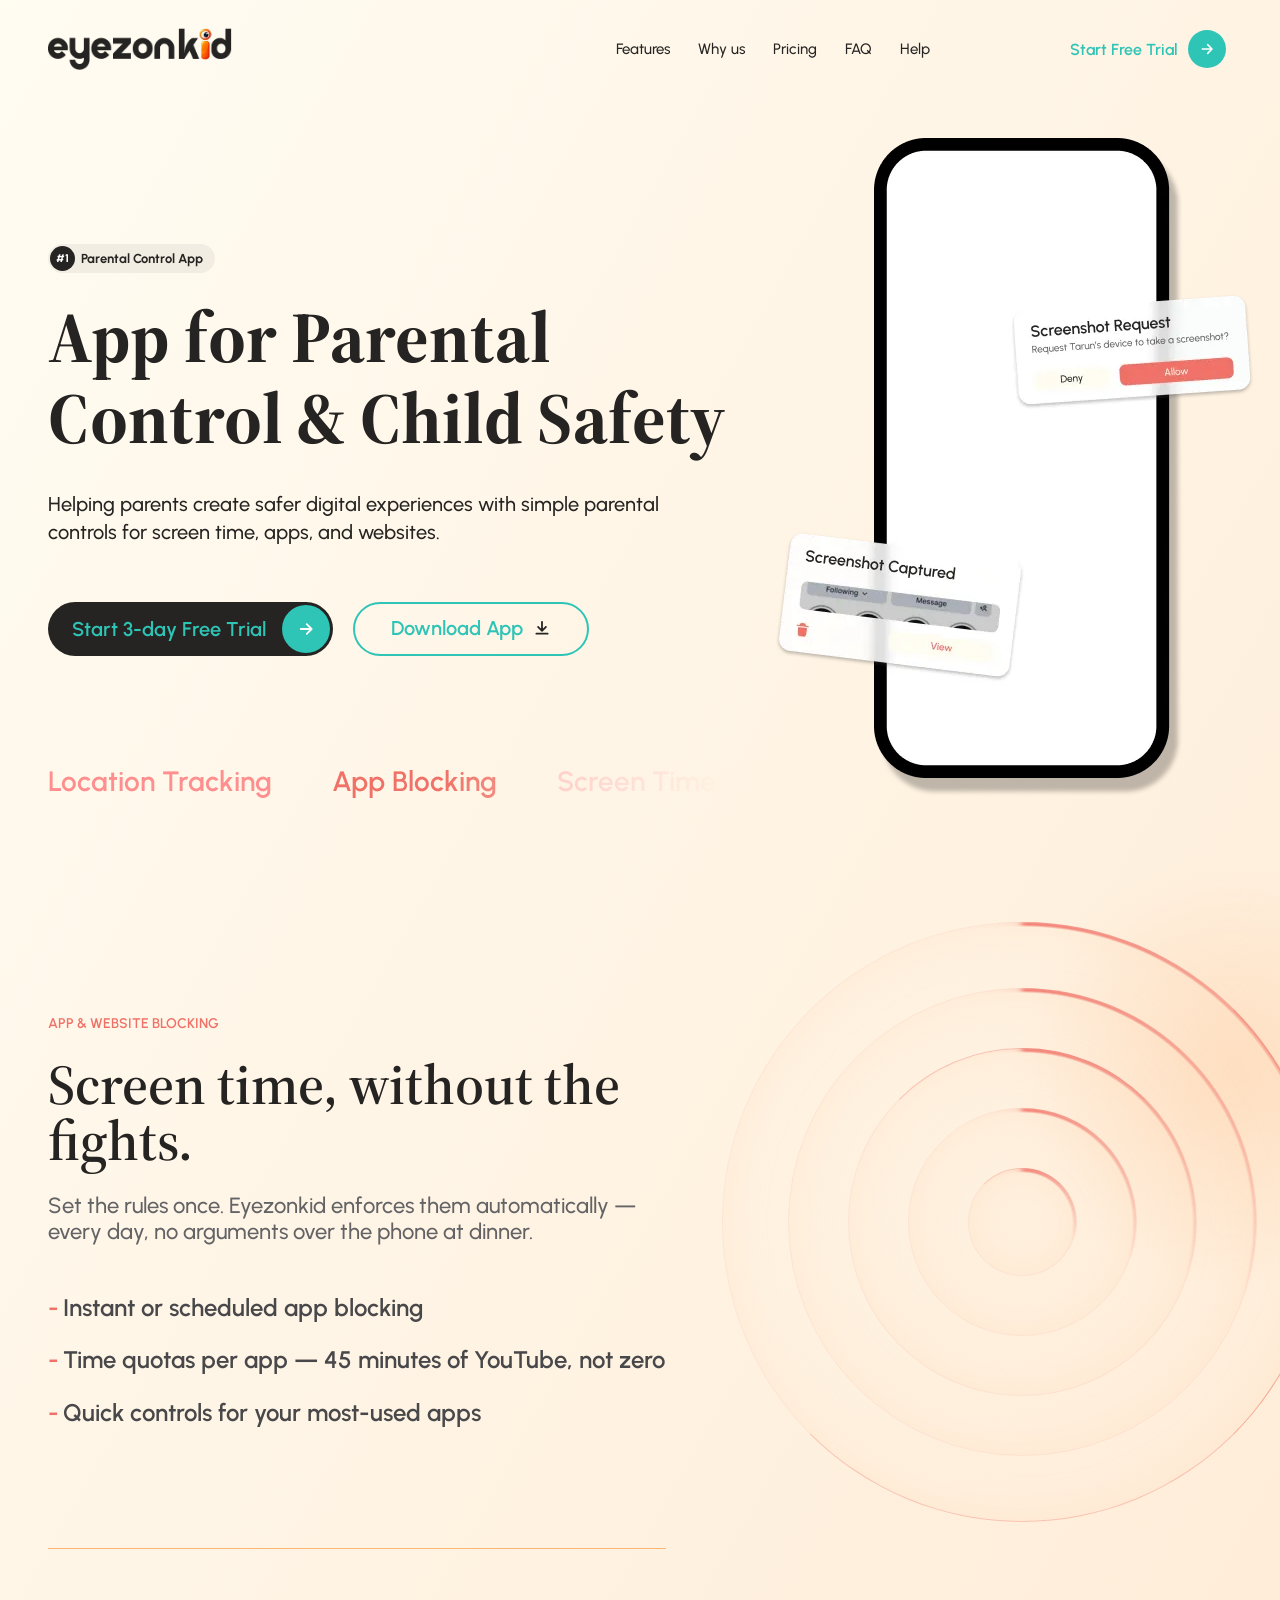
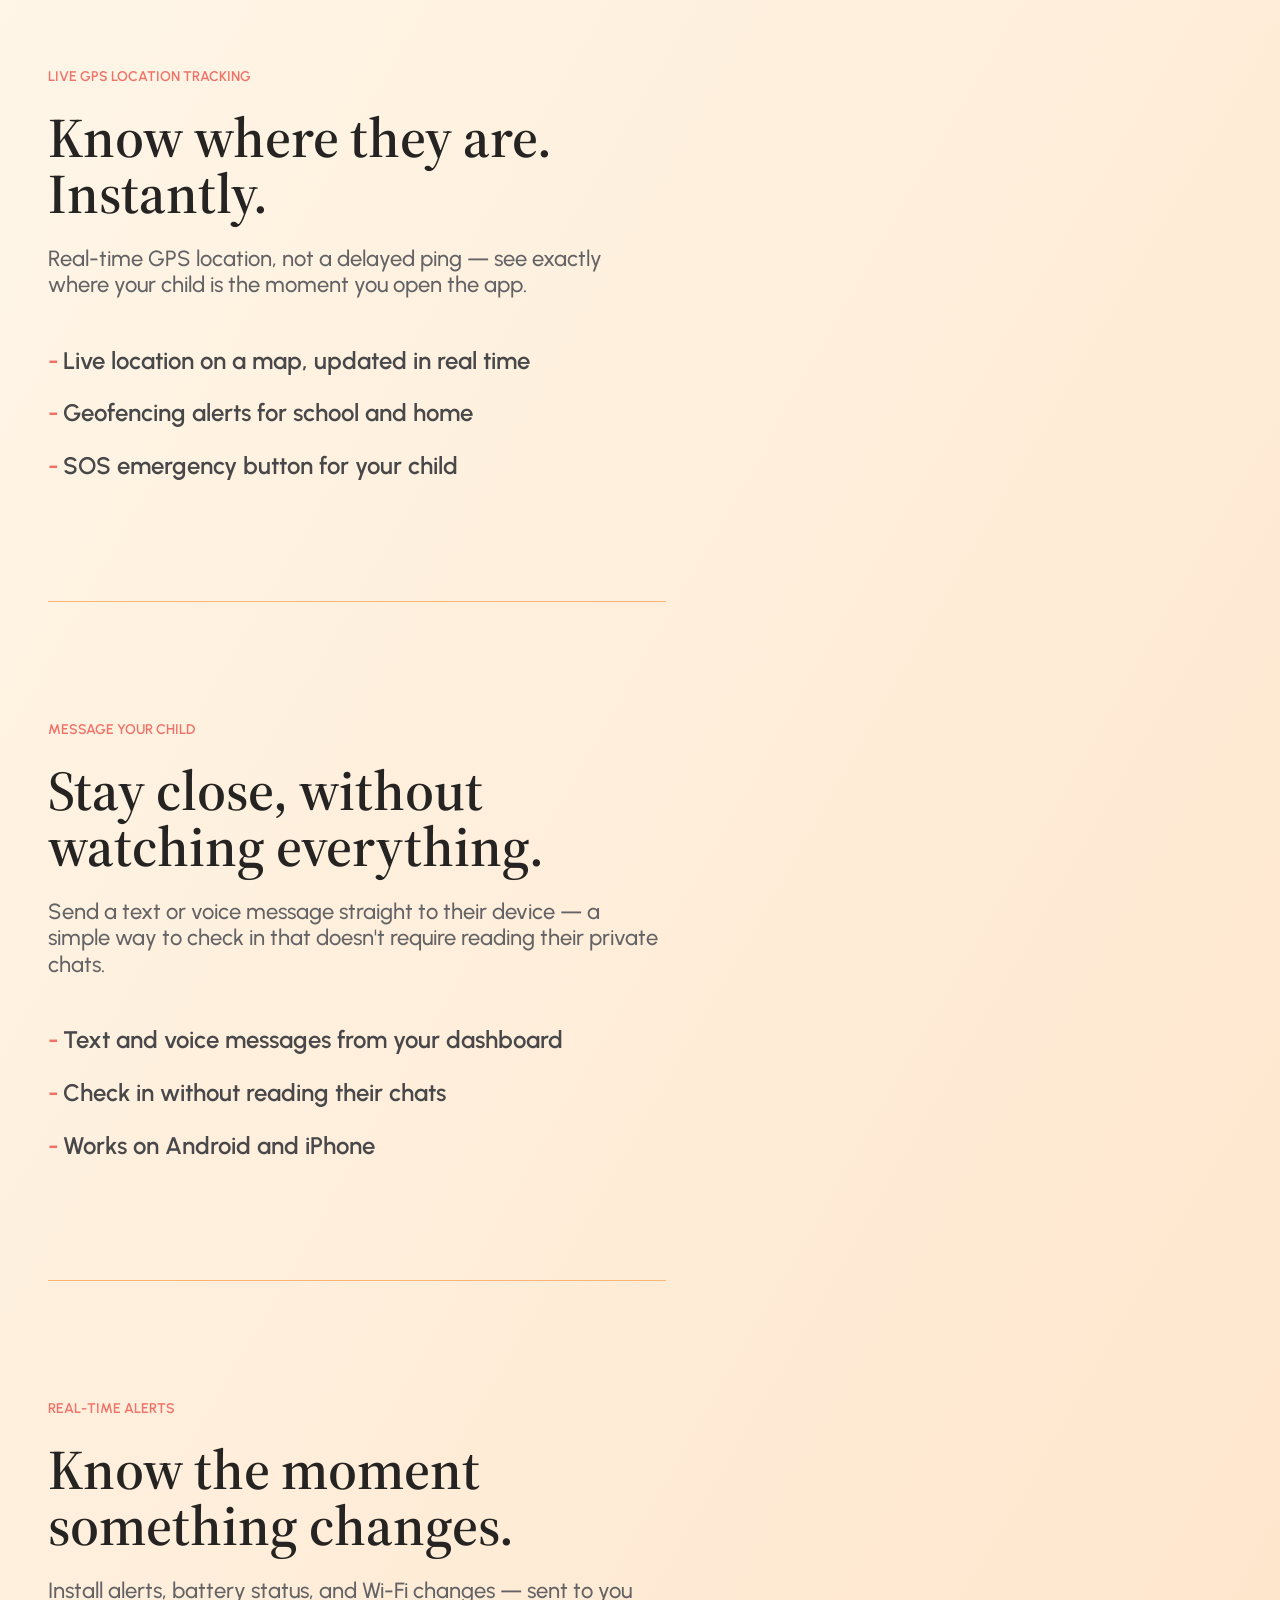
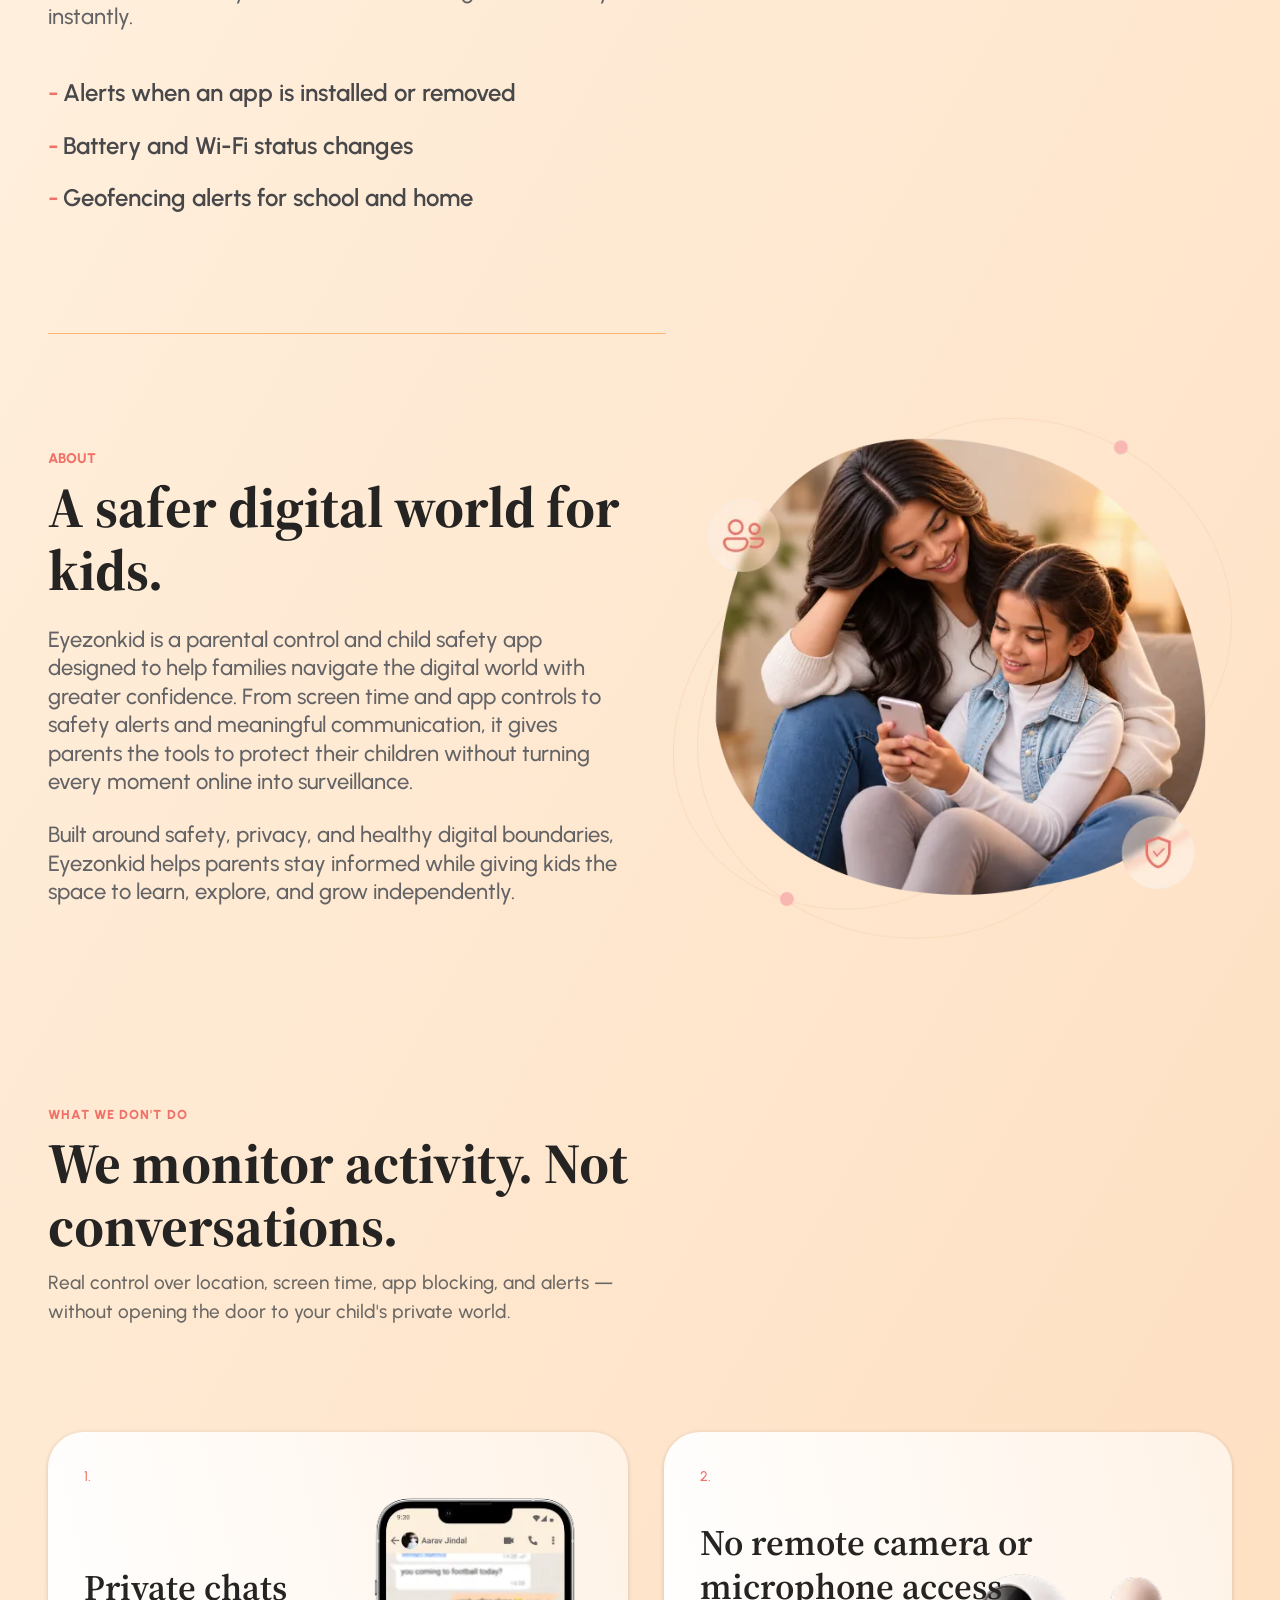
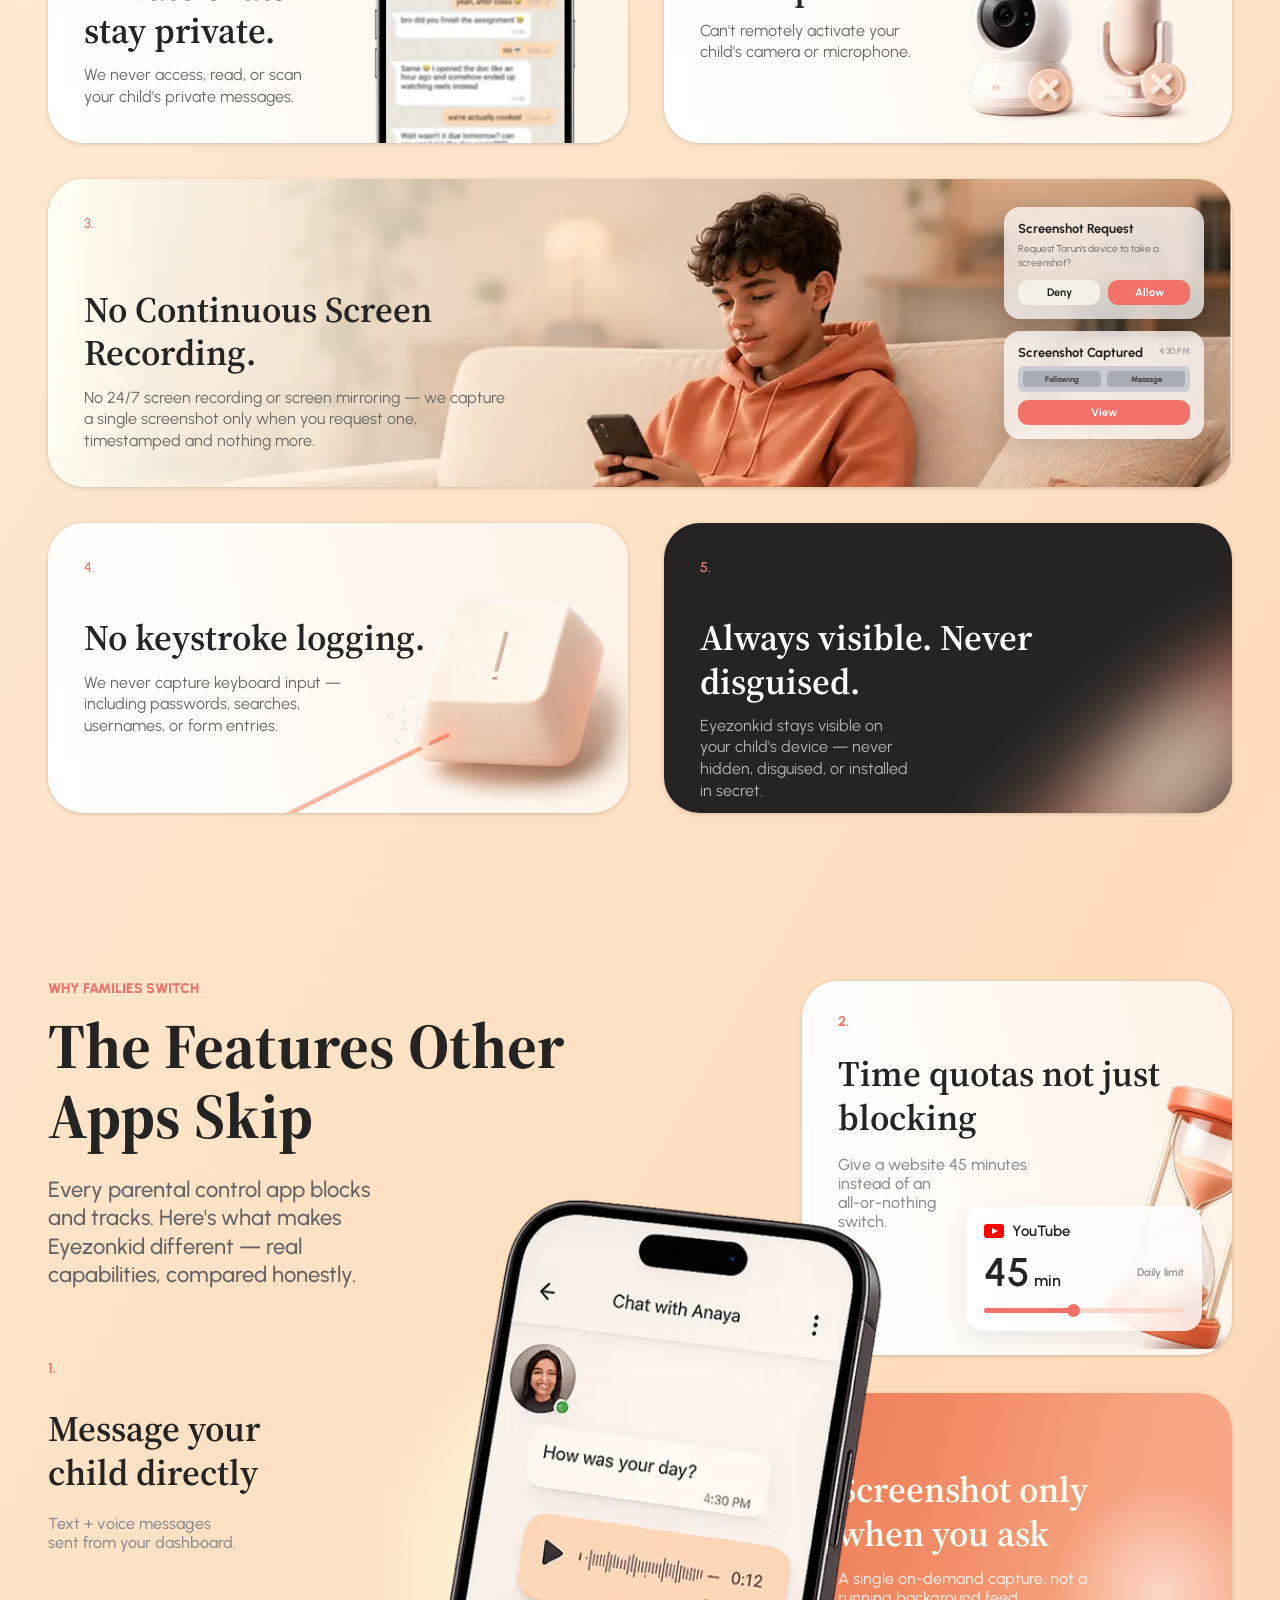
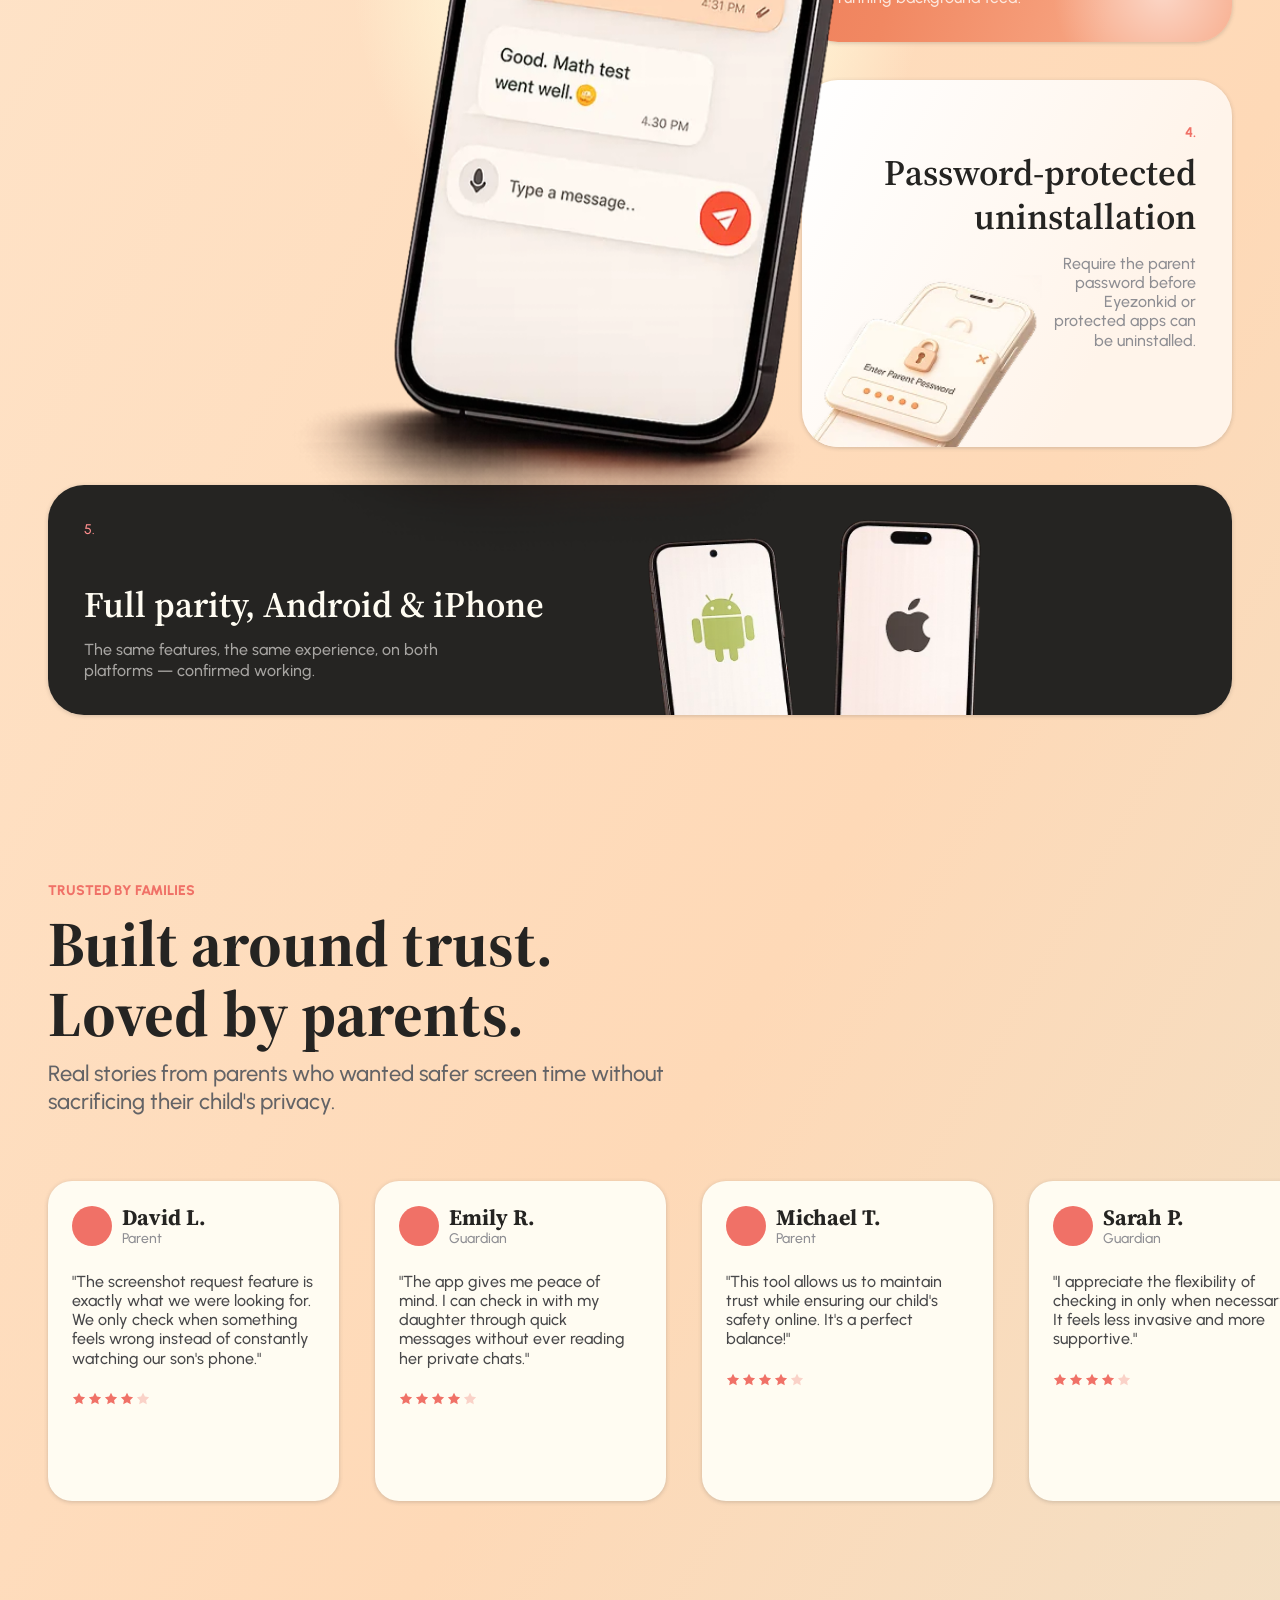
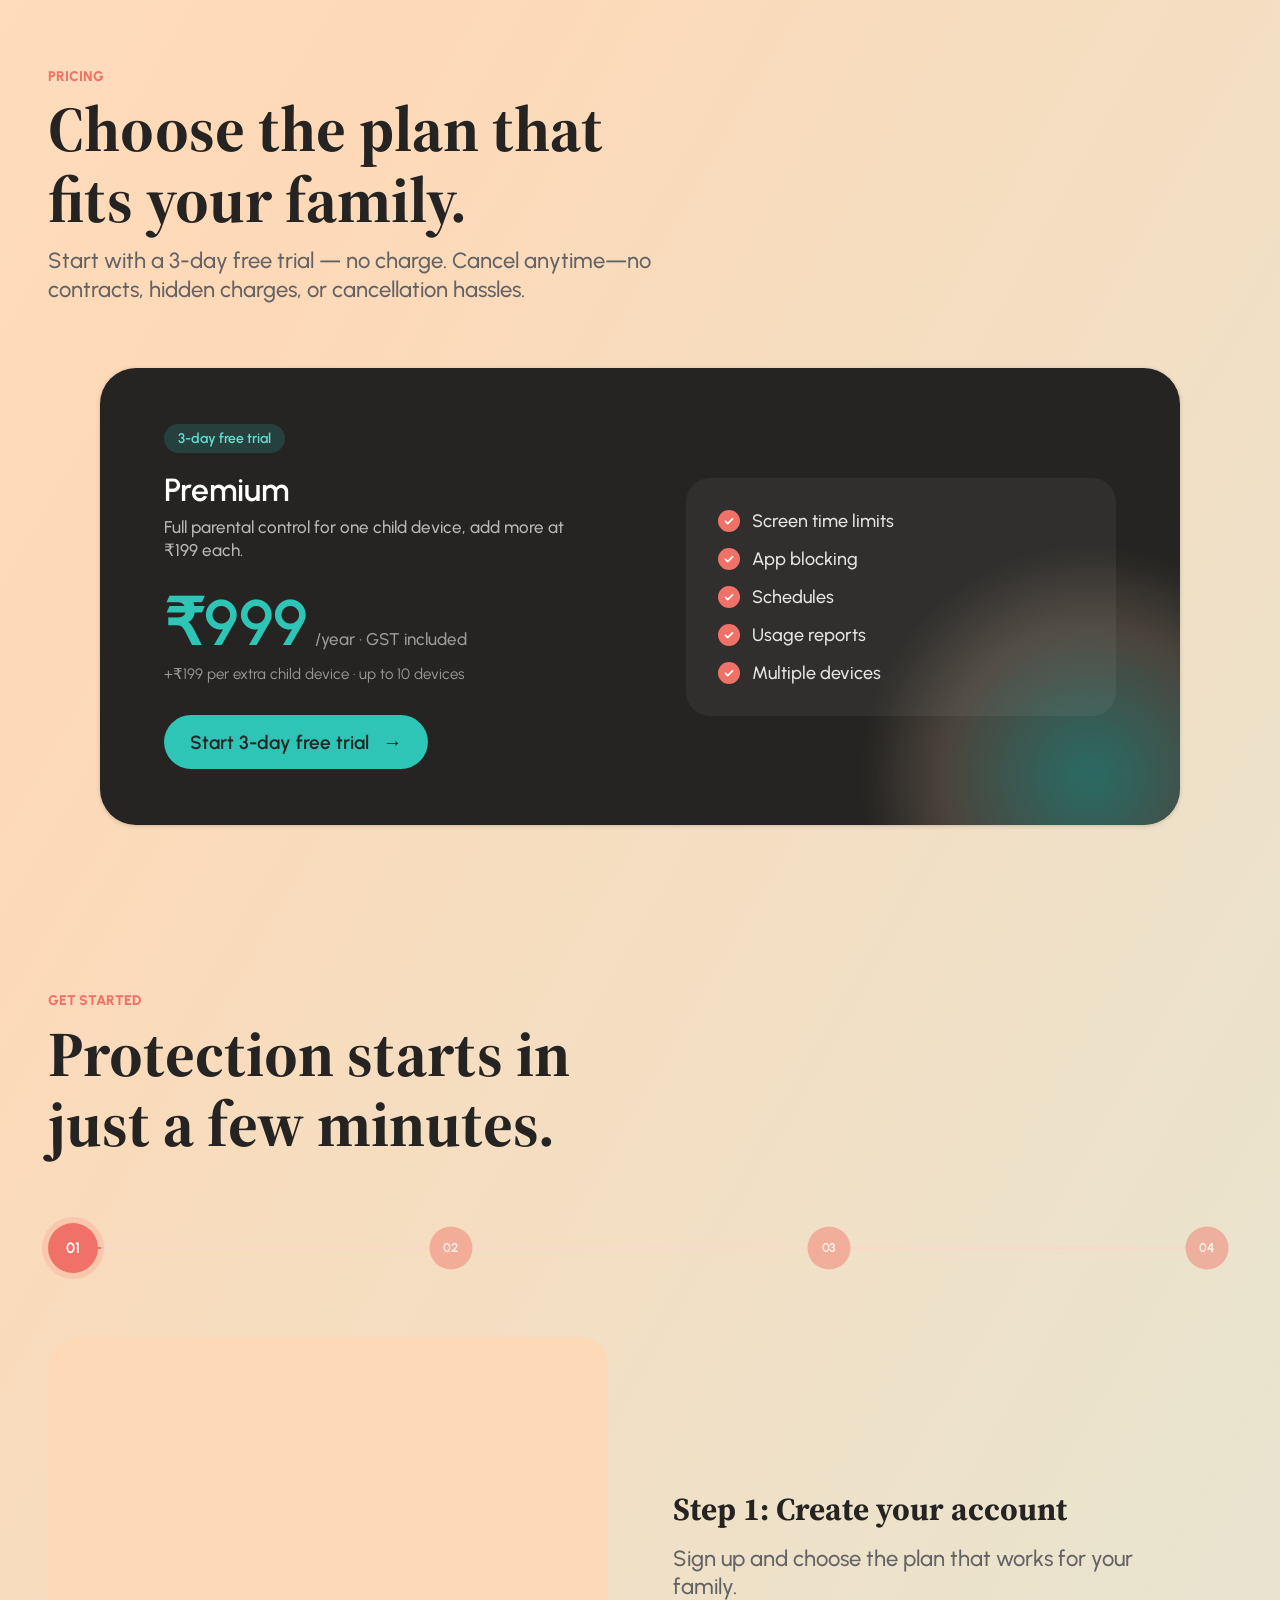
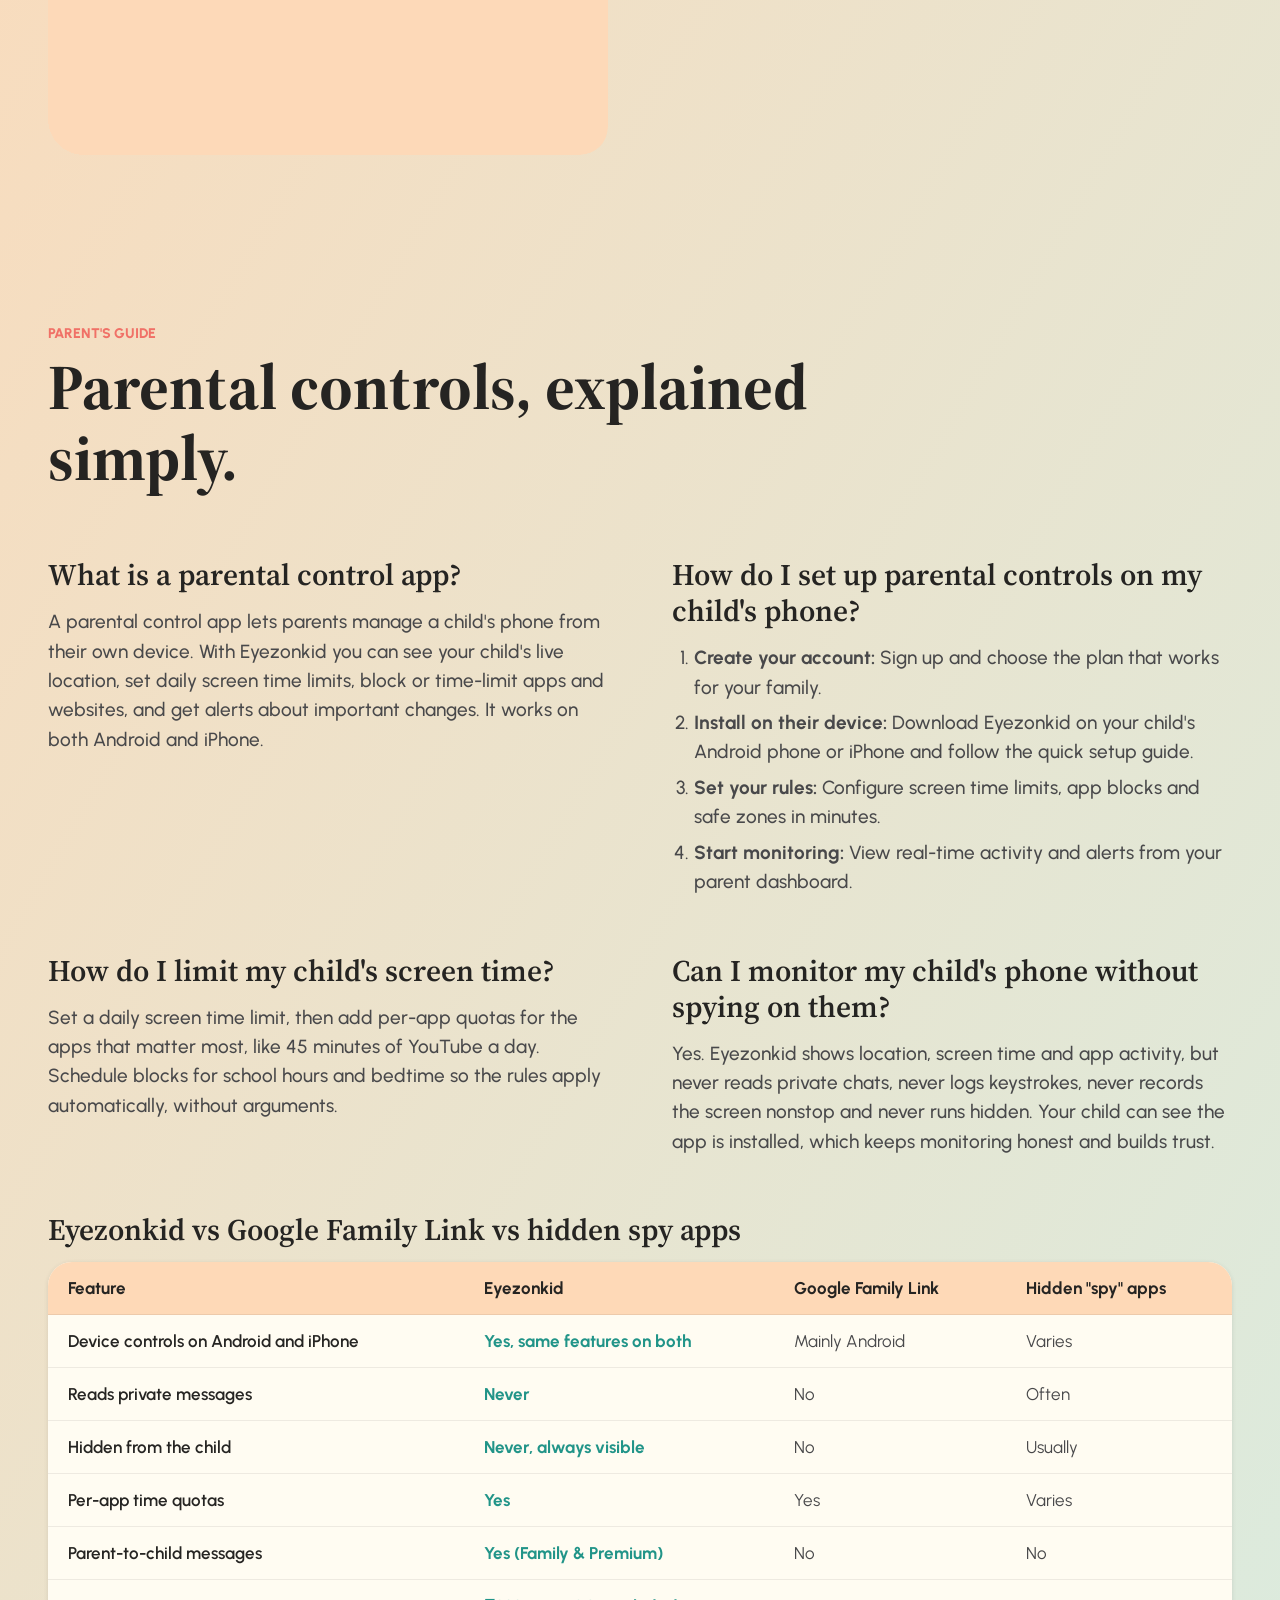
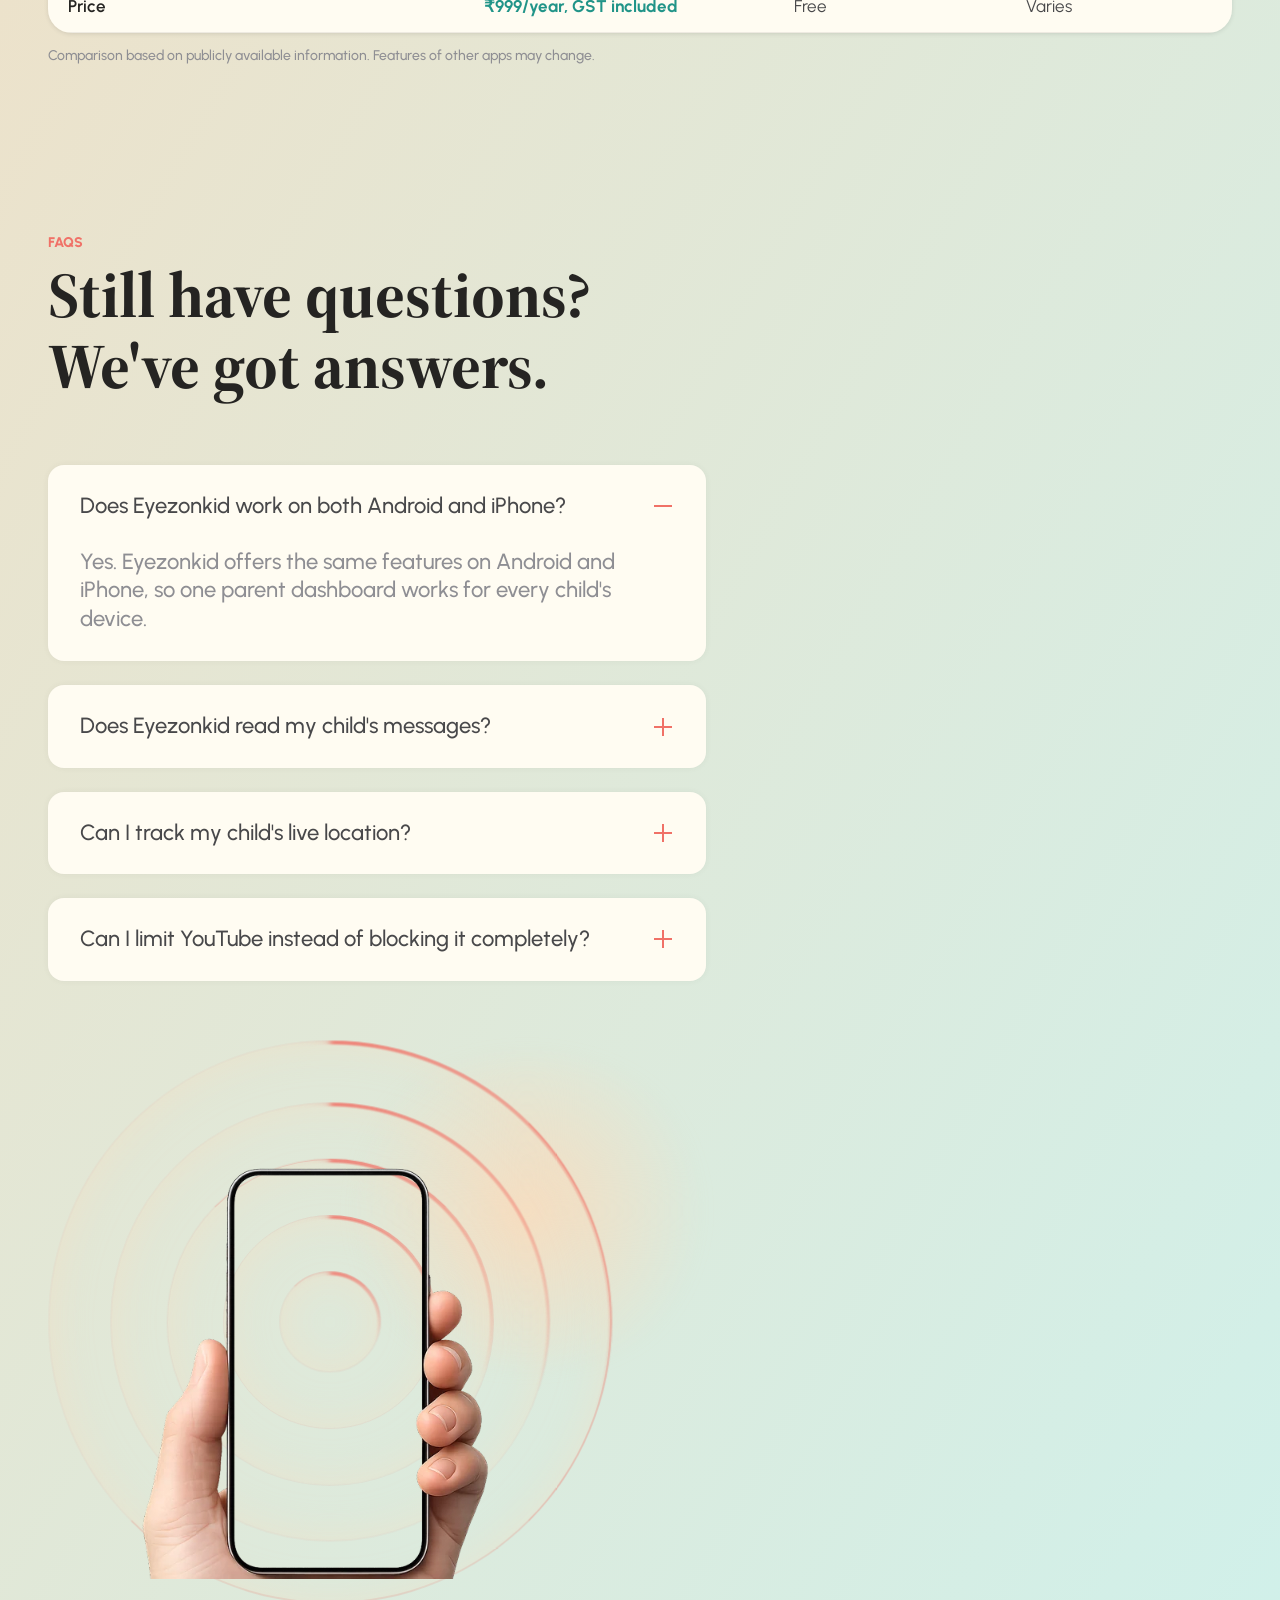
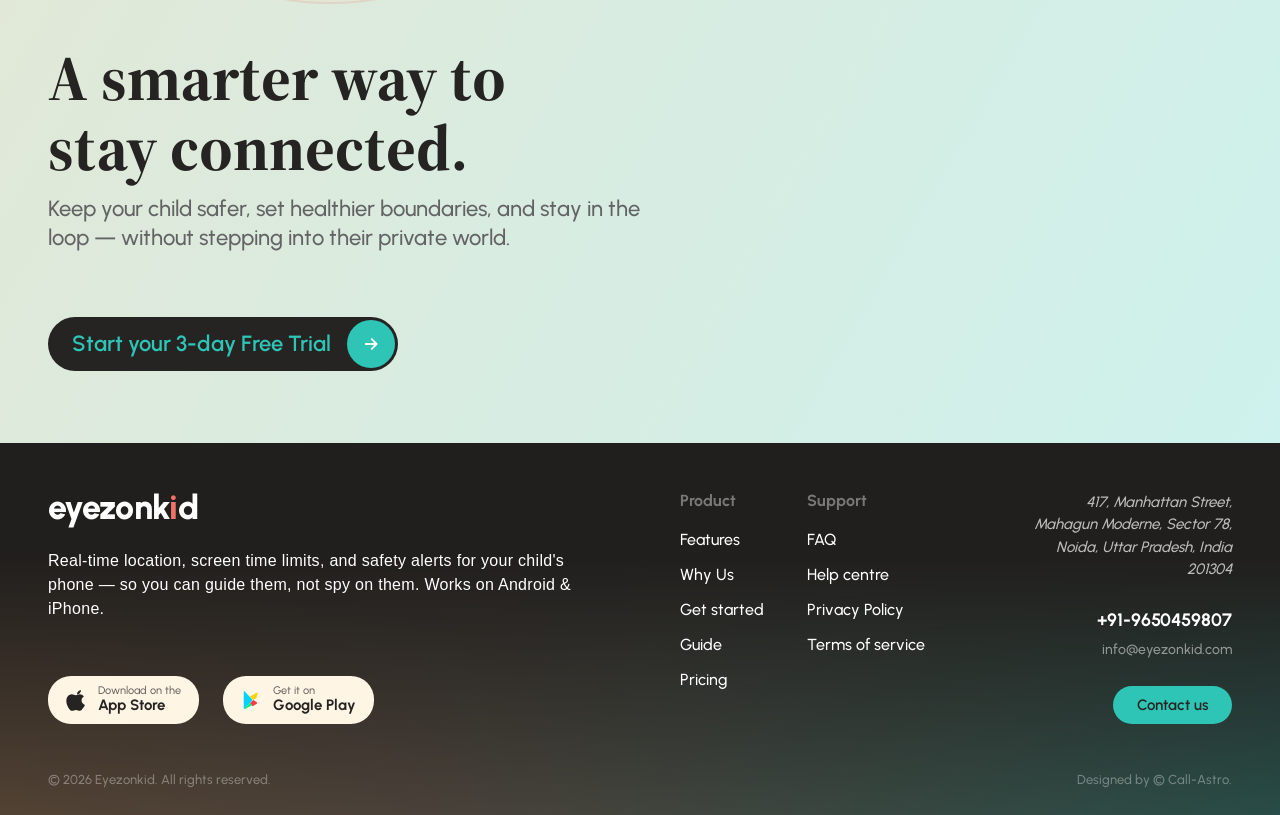
==== commit b1313fd1: "Updated header text" ====
--- a/index.html
+++ b/index.html
@@ -706,7 +706,7 @@
                 <div class="wmk-hero__copy">
                     <span class="wmk-badge"><span class="wmk-badge__num">#1</span>Parental Control App</span>
 
-                    <h1 class="wmk-hero__title">India's Best App for Parental Control &amp; Child Safety</h1>
+                    <h1 class="wmk-hero__title"> App for Parental Control &amp; Child Safety</h1>
 
                     <p class="wmk-hero__subtitle">Helping parents create safer digital experiences with simple parental controls for screen time, apps, and websites.</p>
 
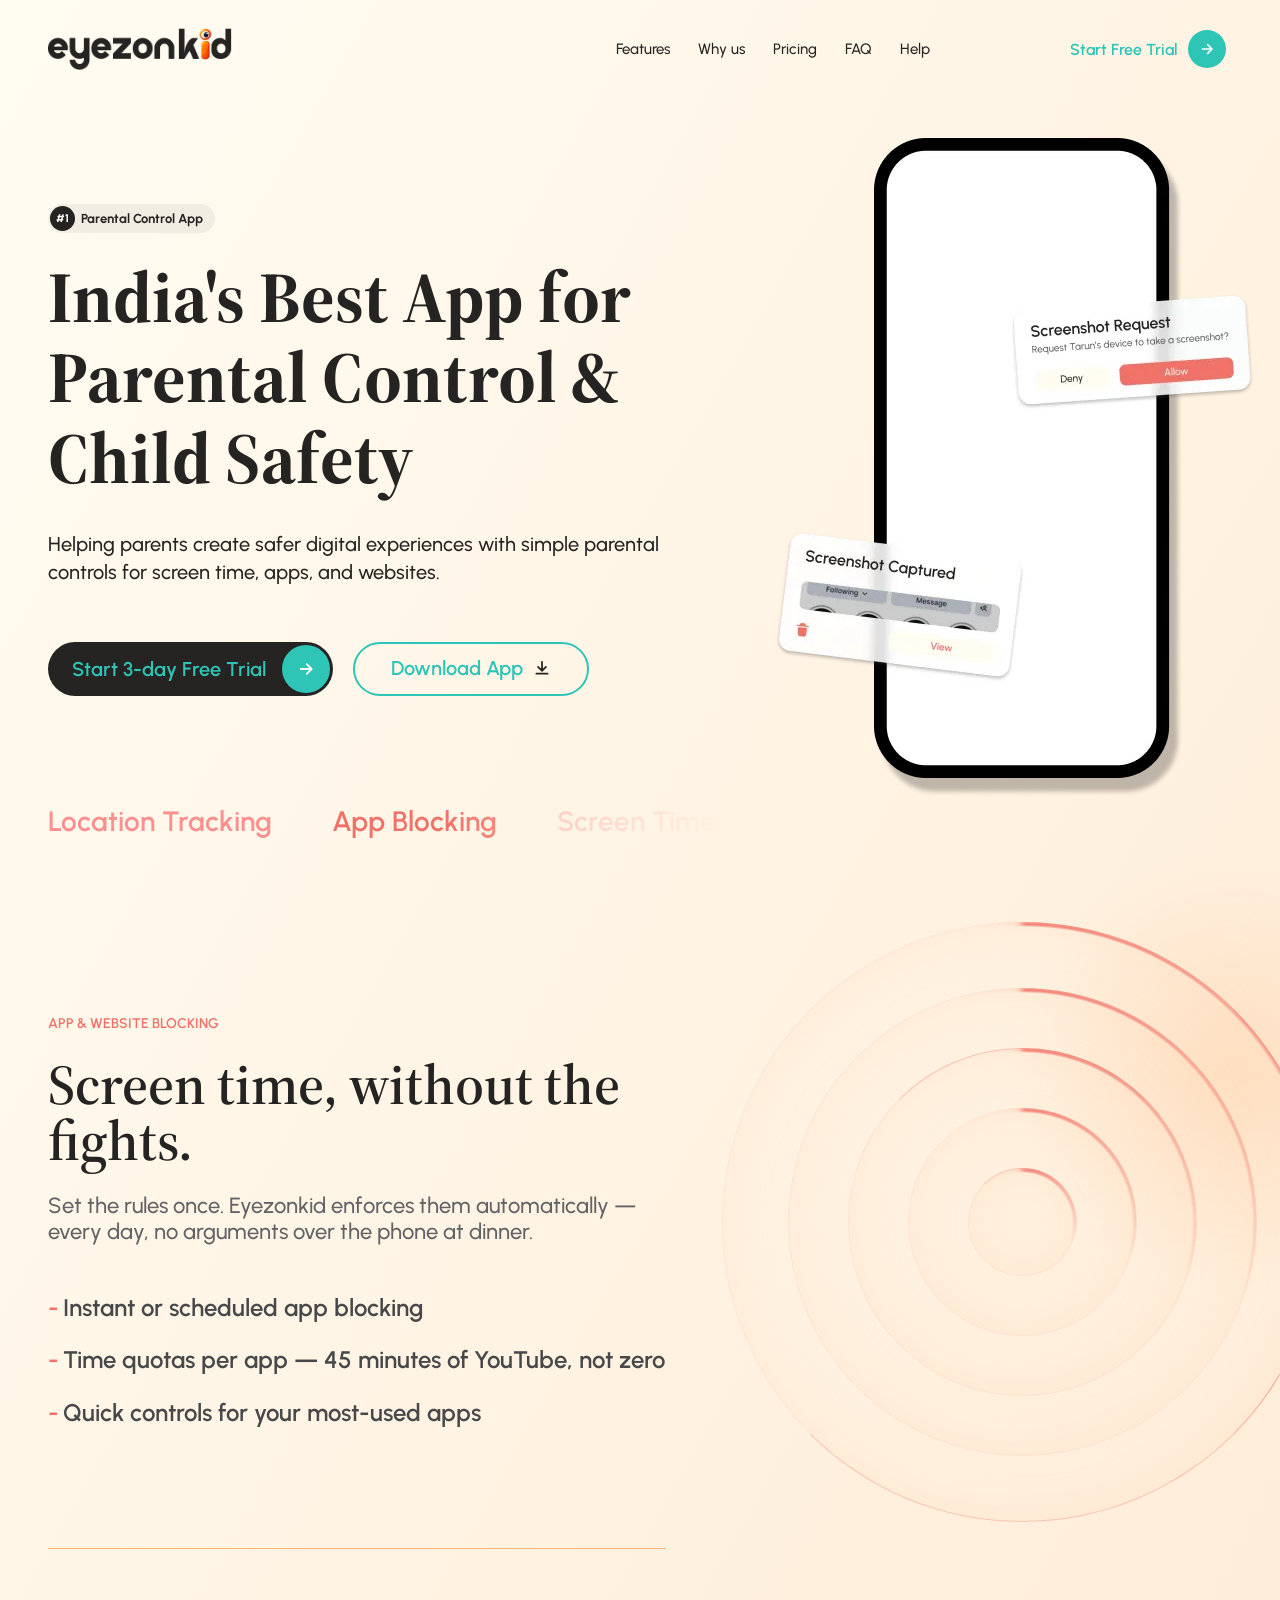
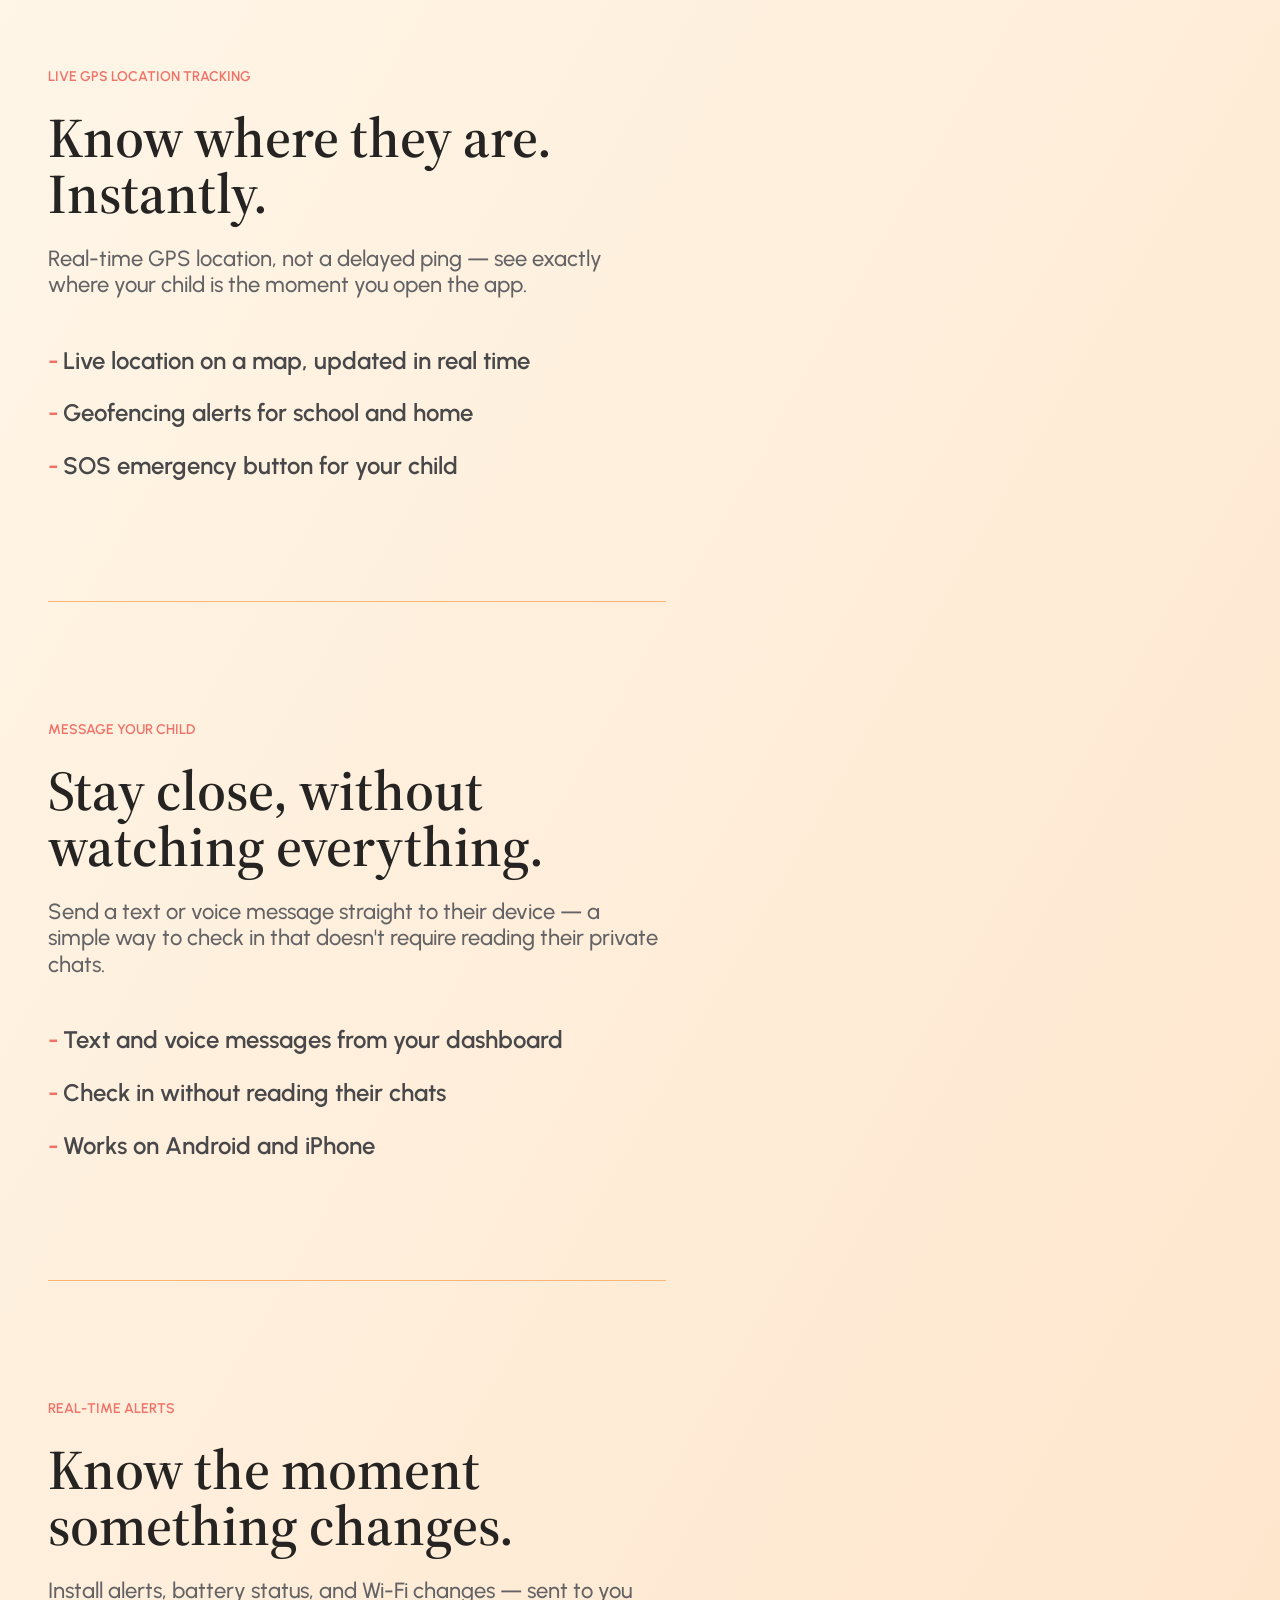
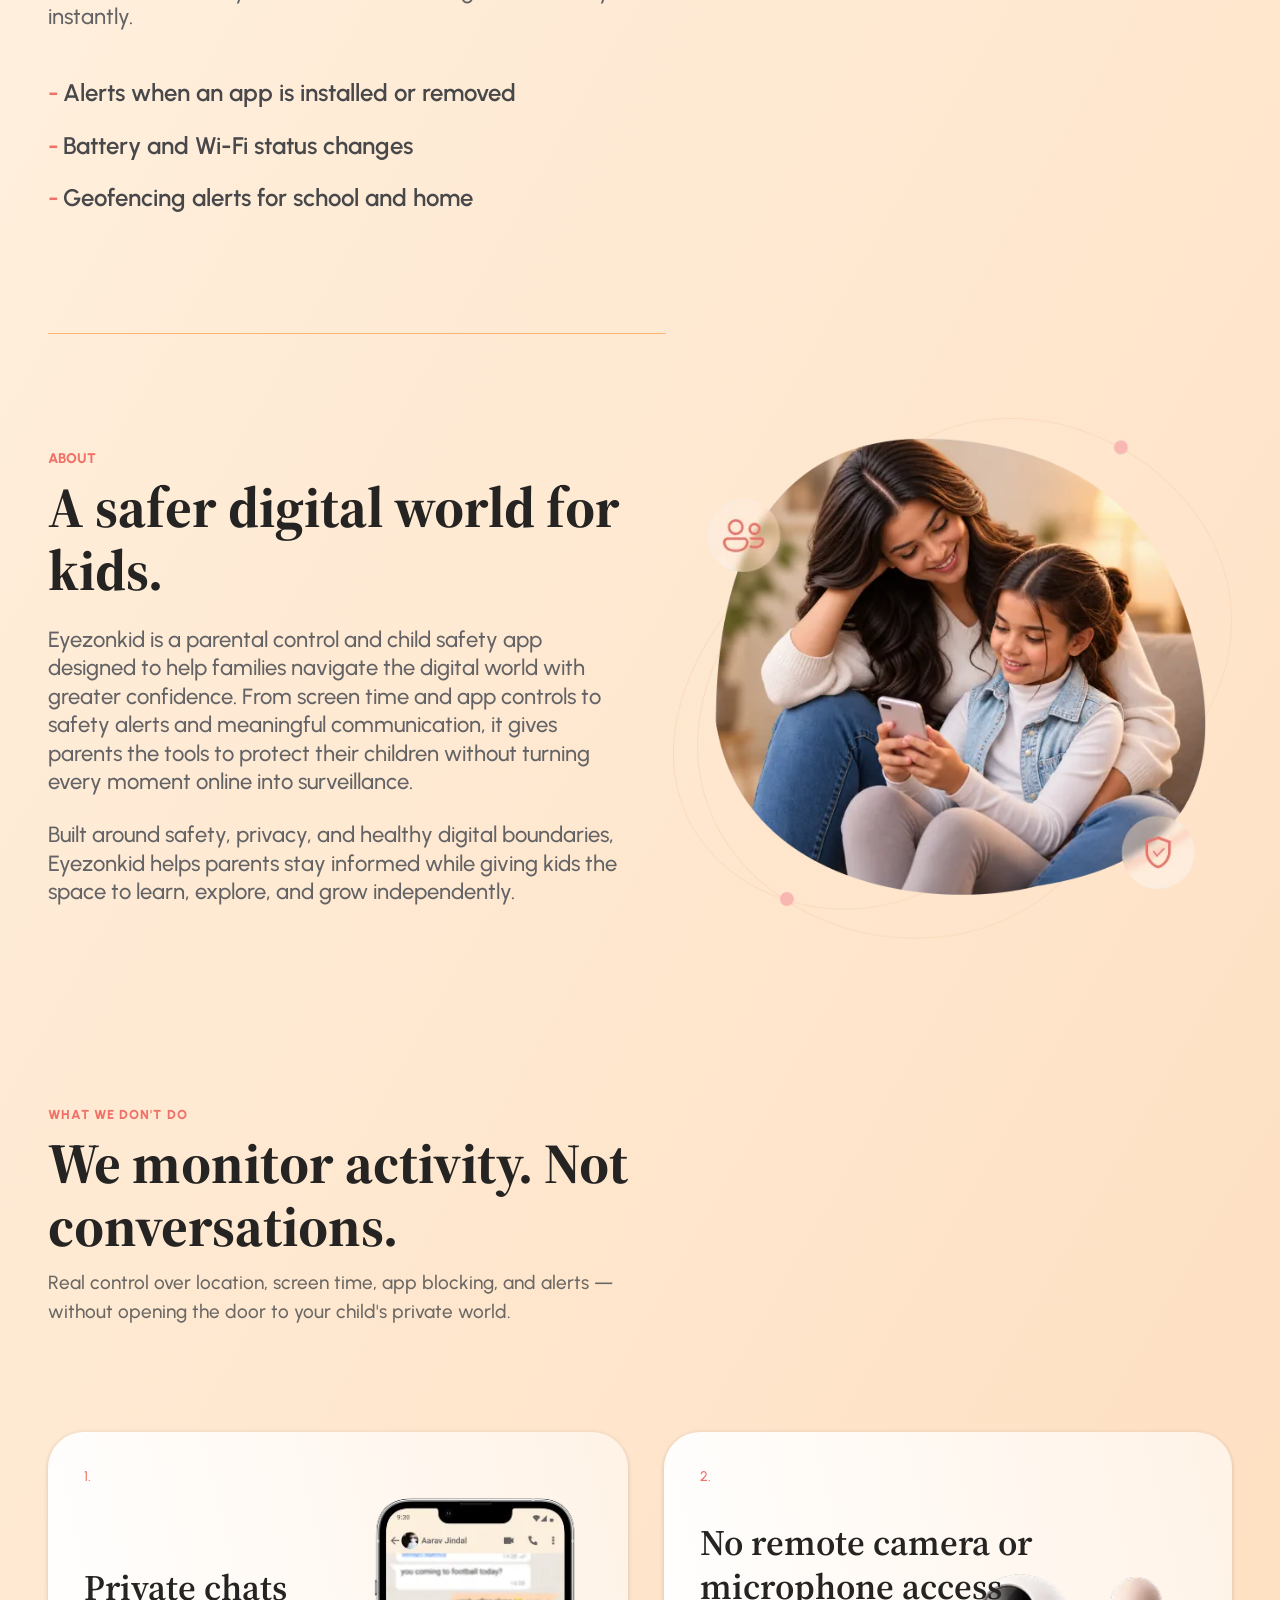
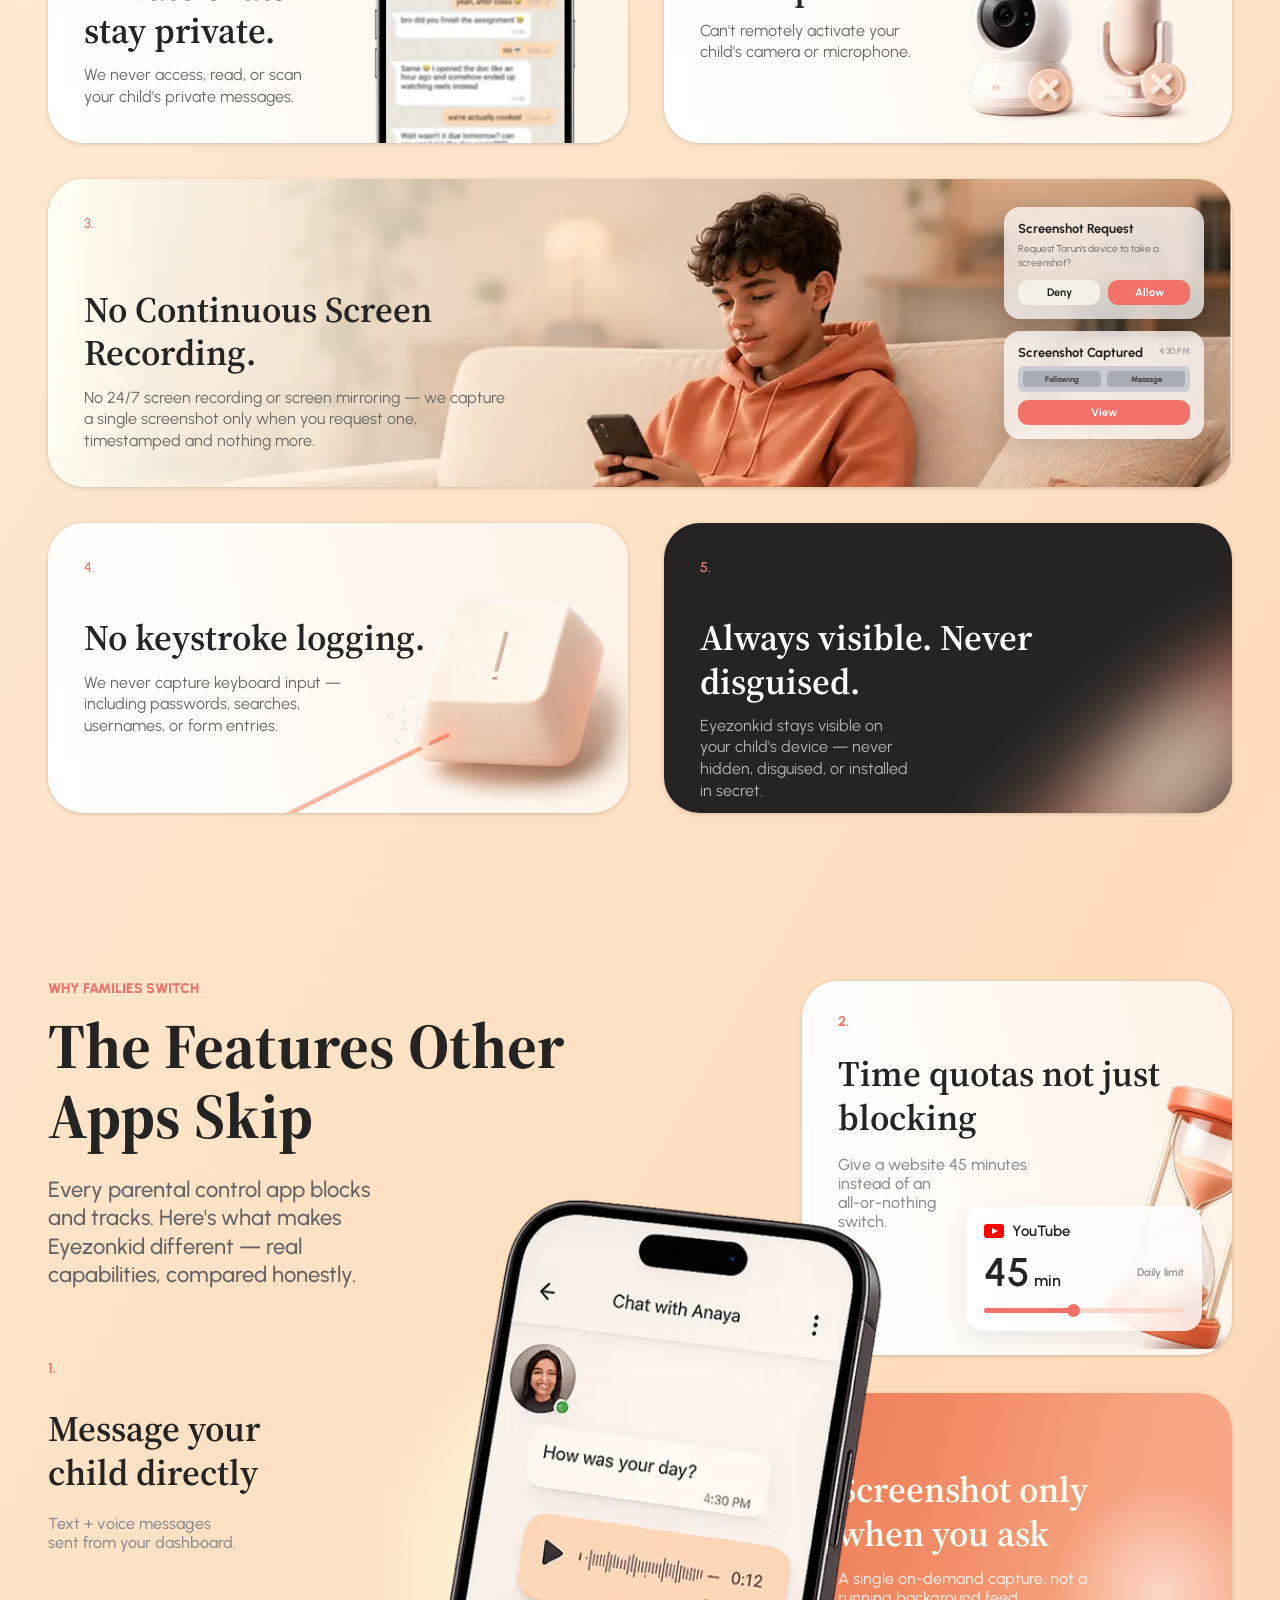
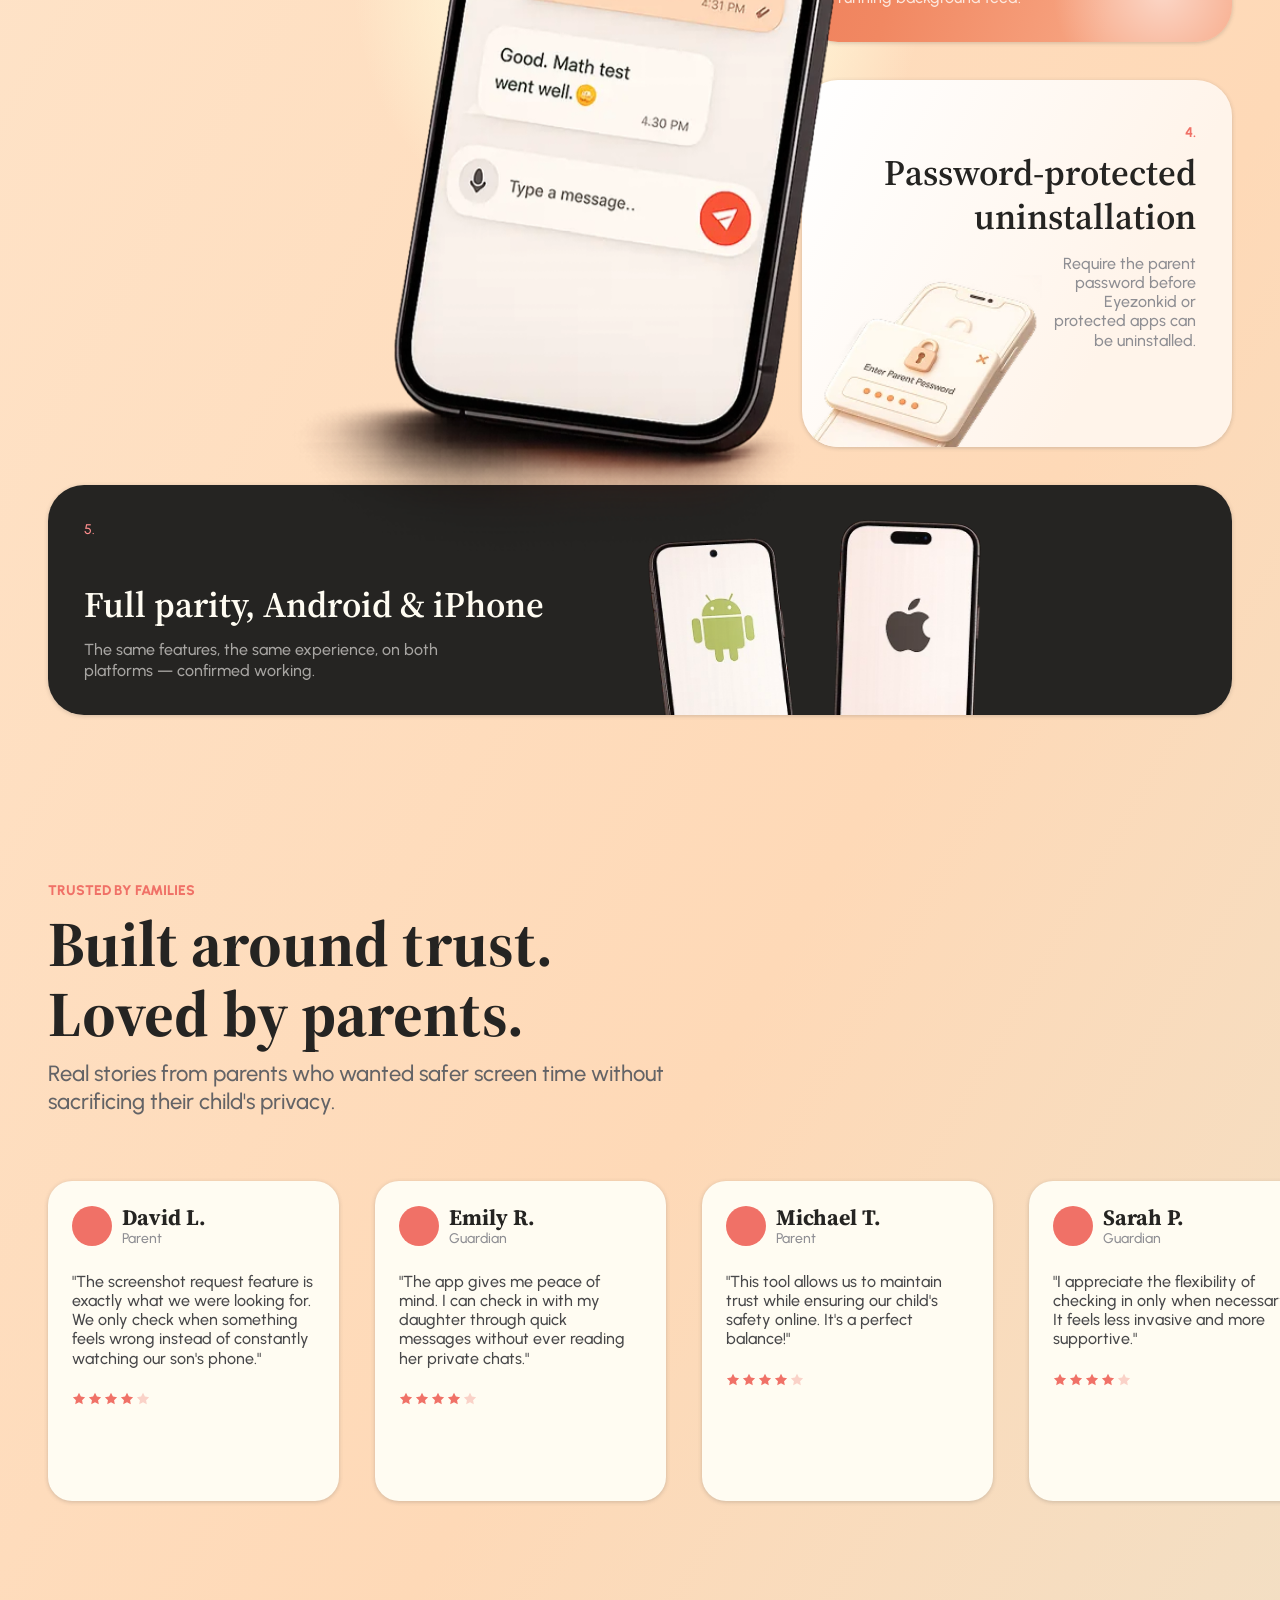
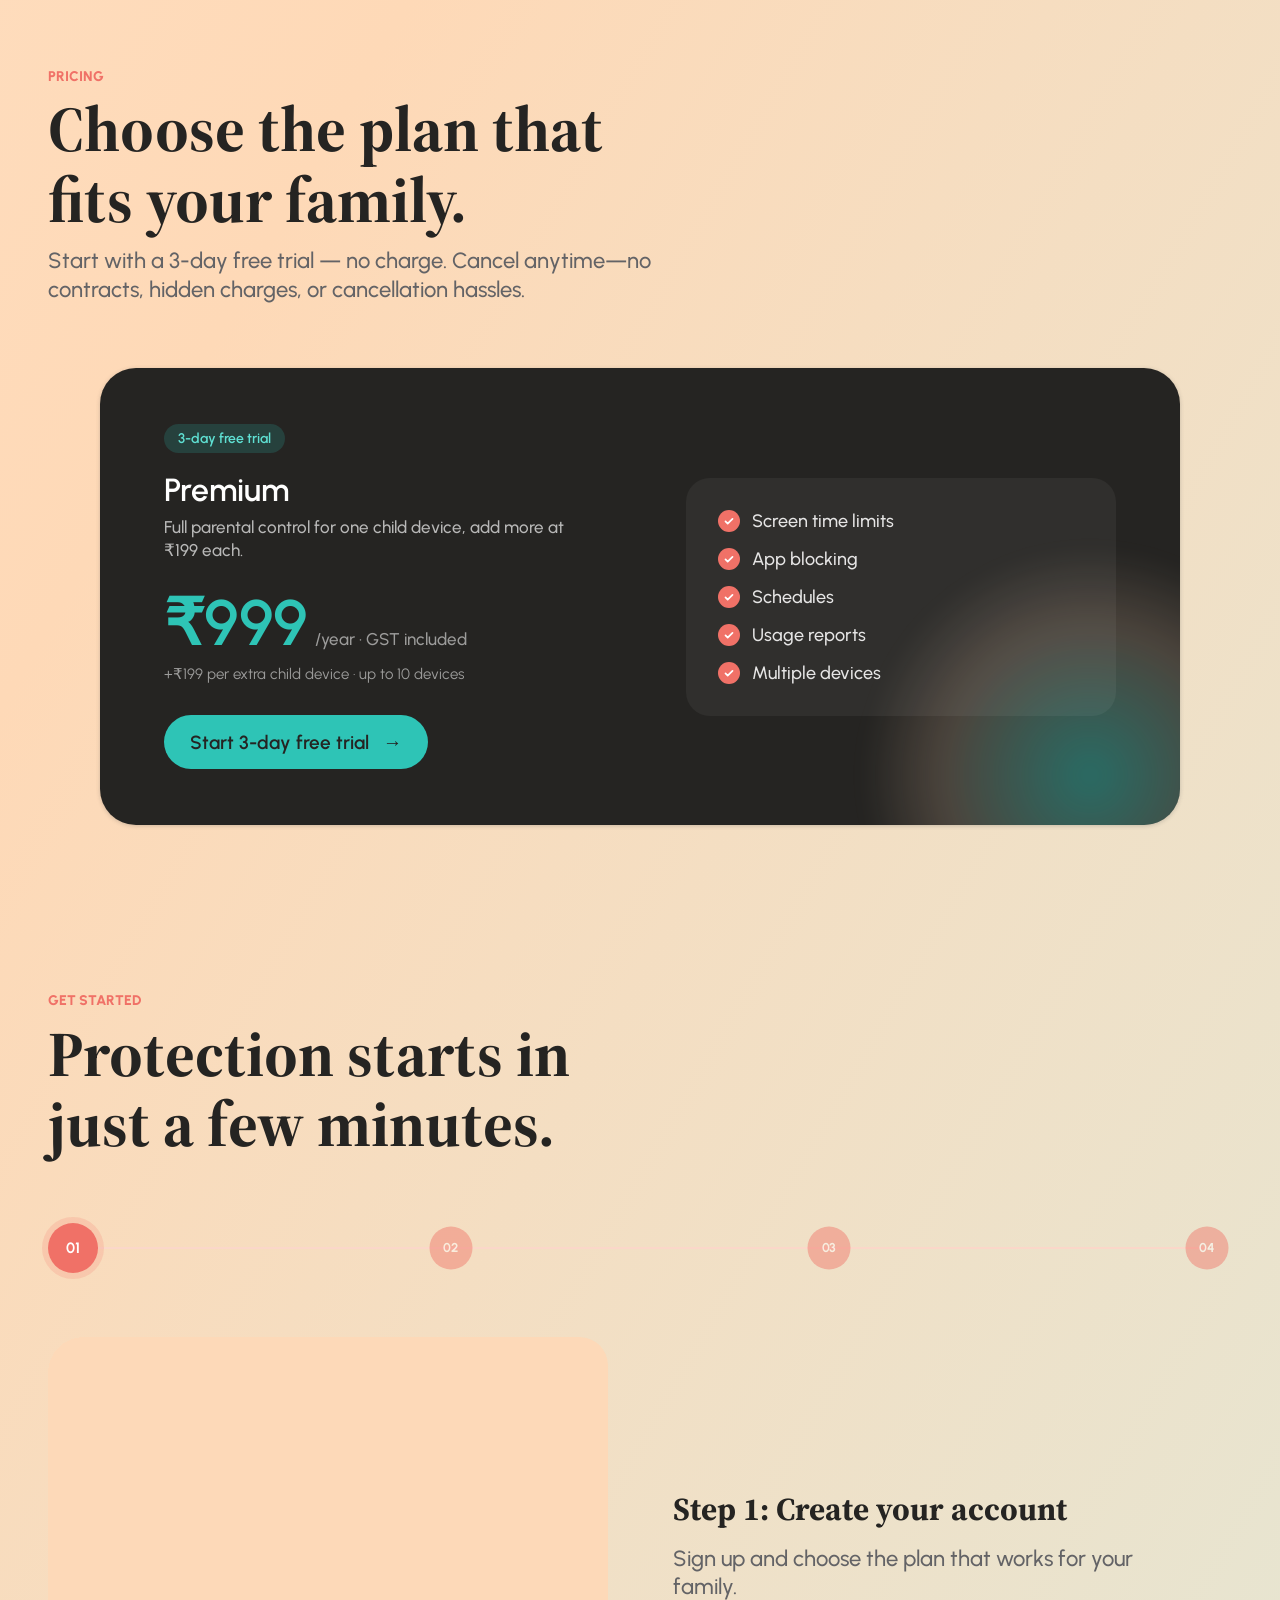
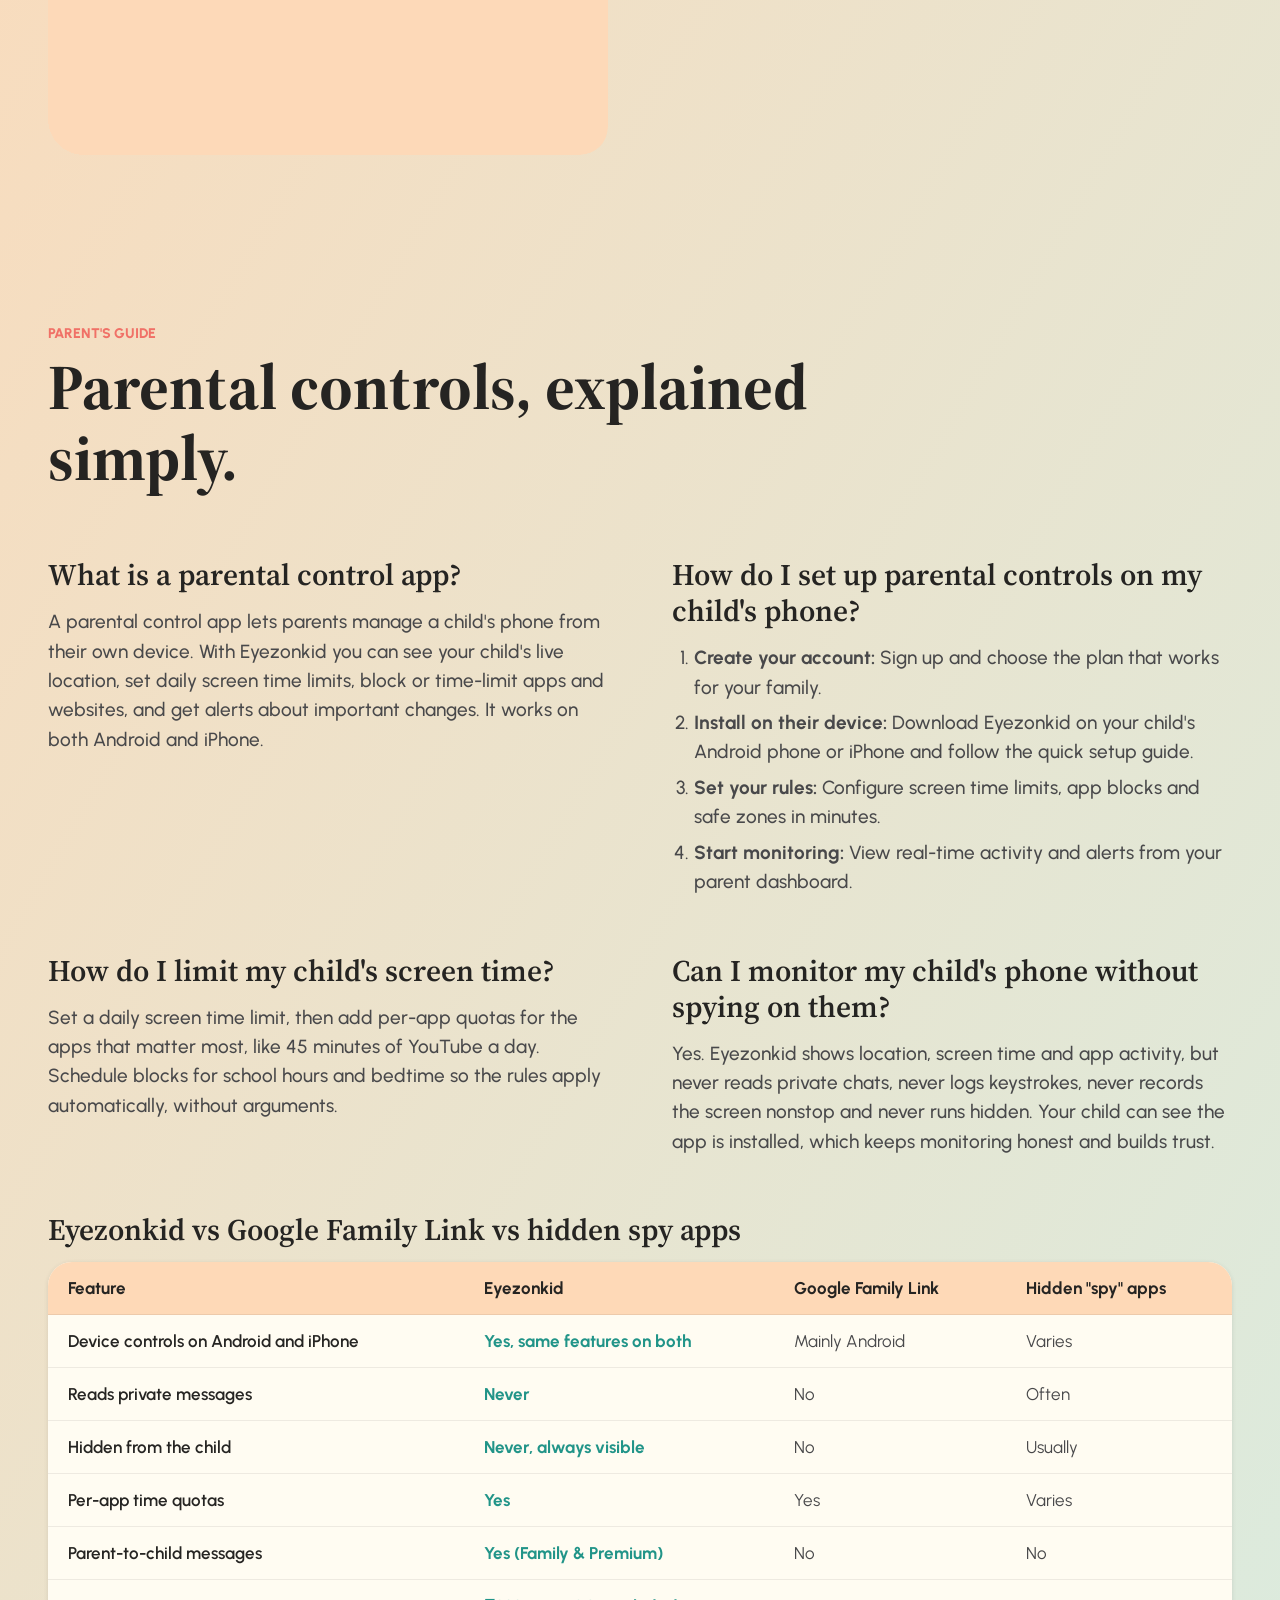
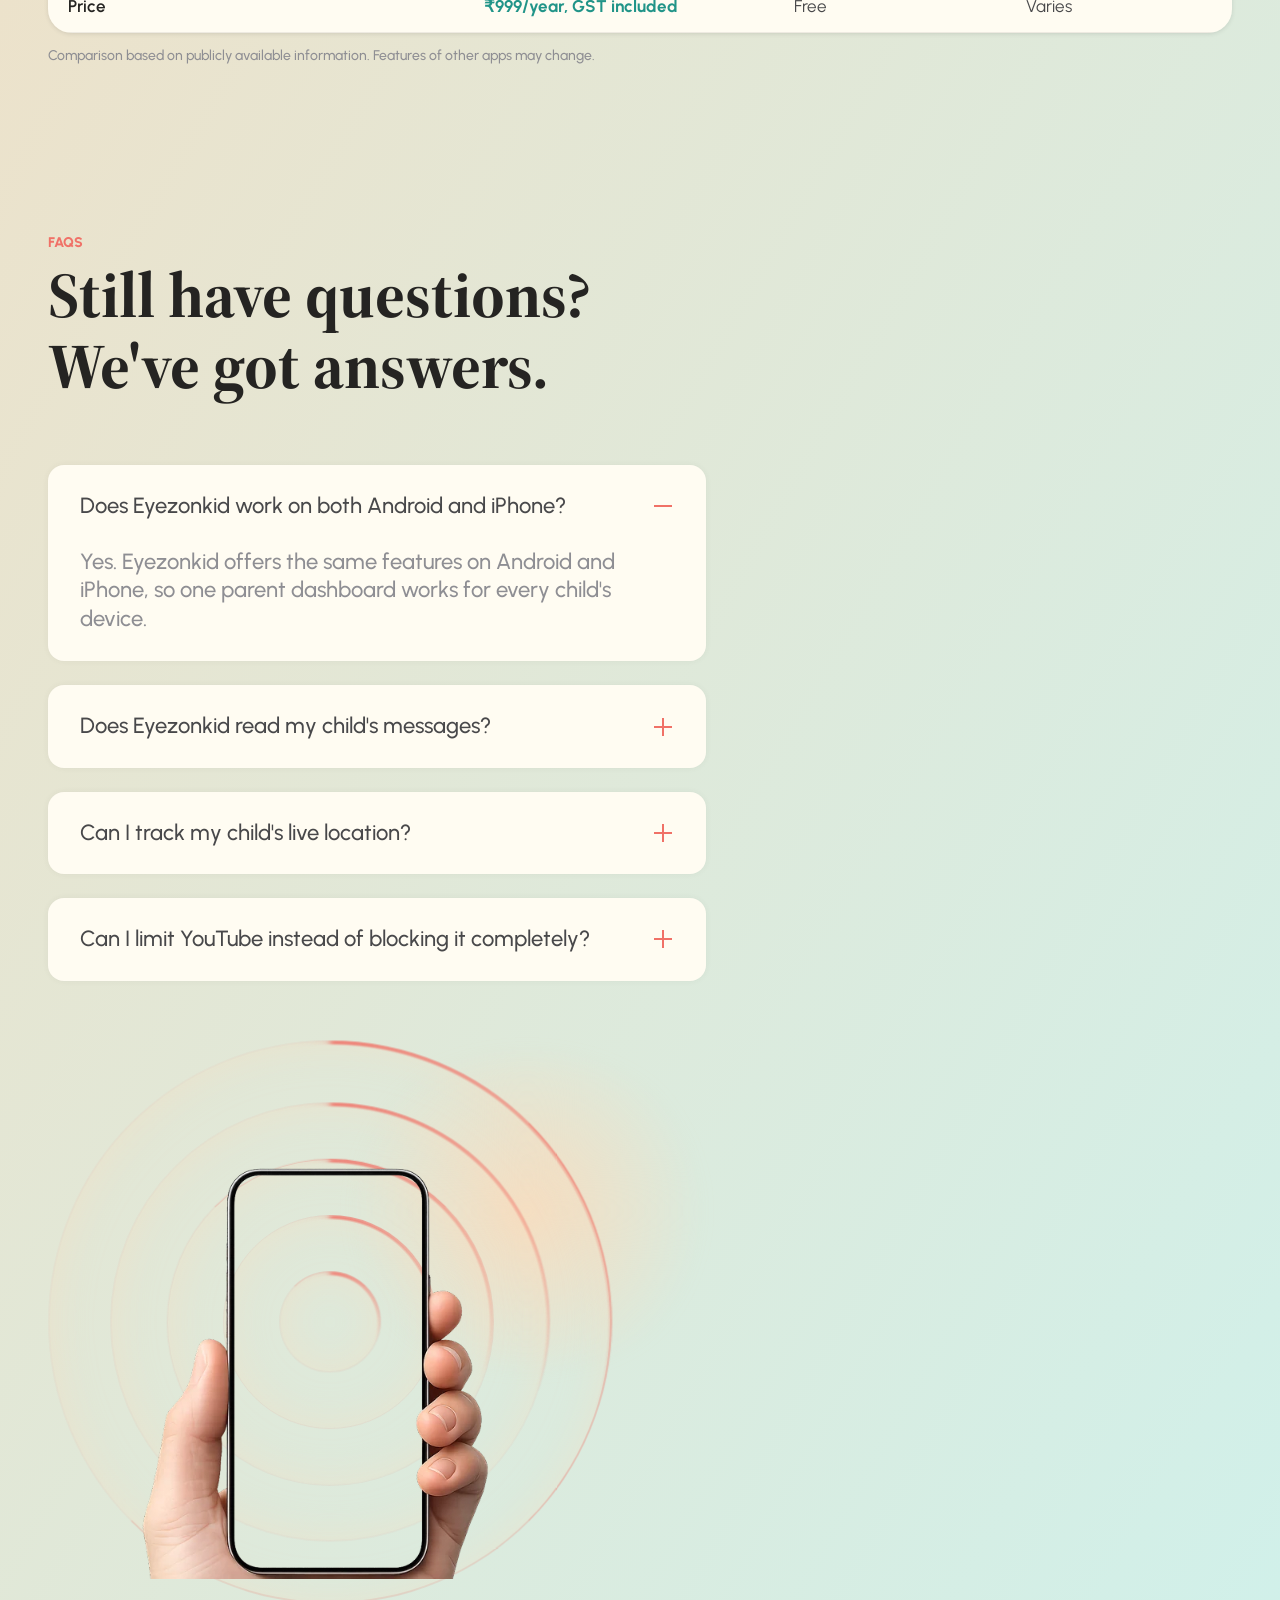
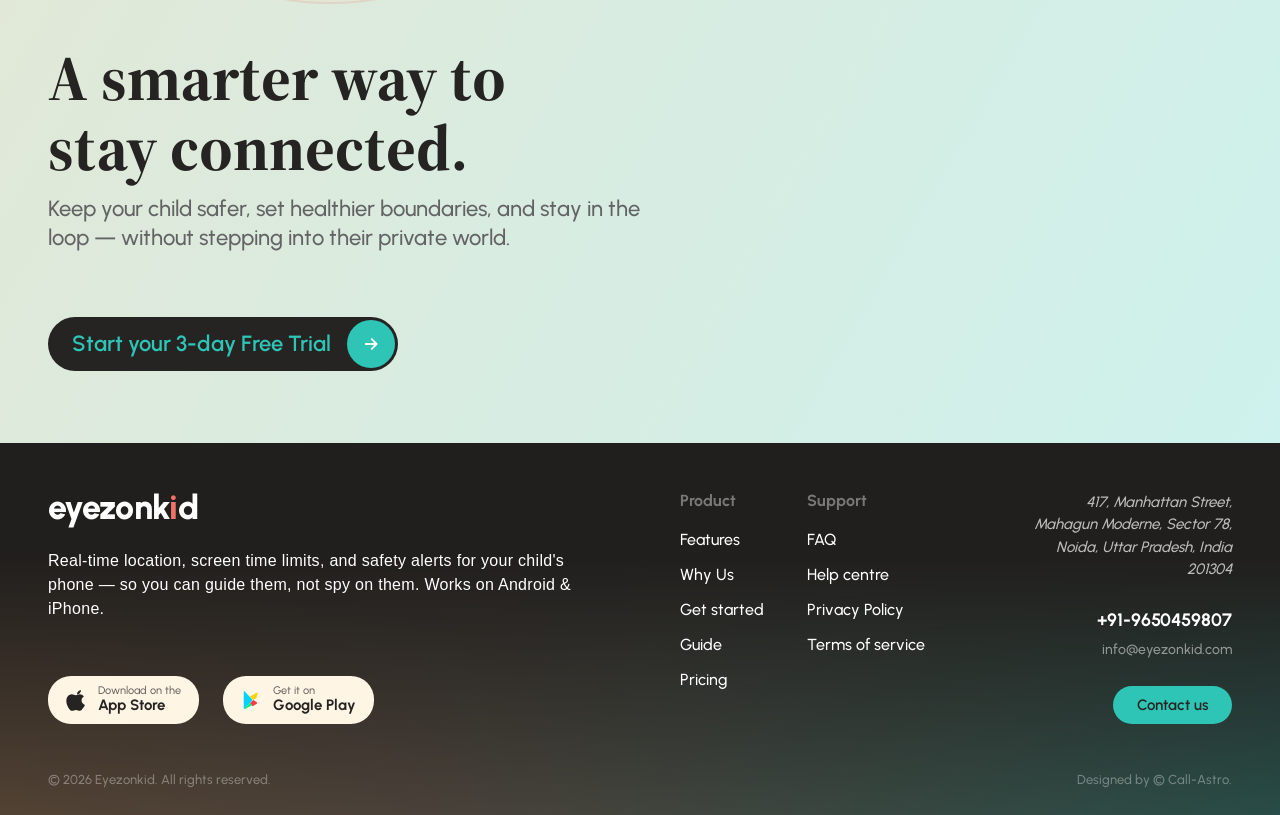
==== commit 9bed1872: "Updated header text" ====
--- a/index.html
+++ b/index.html
@@ -706,7 +706,7 @@
                 <div class="wmk-hero__copy">
                     <span class="wmk-badge"><span class="wmk-badge__num">#1</span>Parental Control App</span>
 
-                    <h1 class="wmk-hero__title"> App for Parental Control &amp; Child Safety</h1>
+                    <h1 class="wmk-hero__title">India's Best App for Parental Control &amp; Child Safety</h1>
 
                     <p class="wmk-hero__subtitle">Helping parents create safer digital experiences with simple parental controls for screen time, apps, and websites.</p>
 
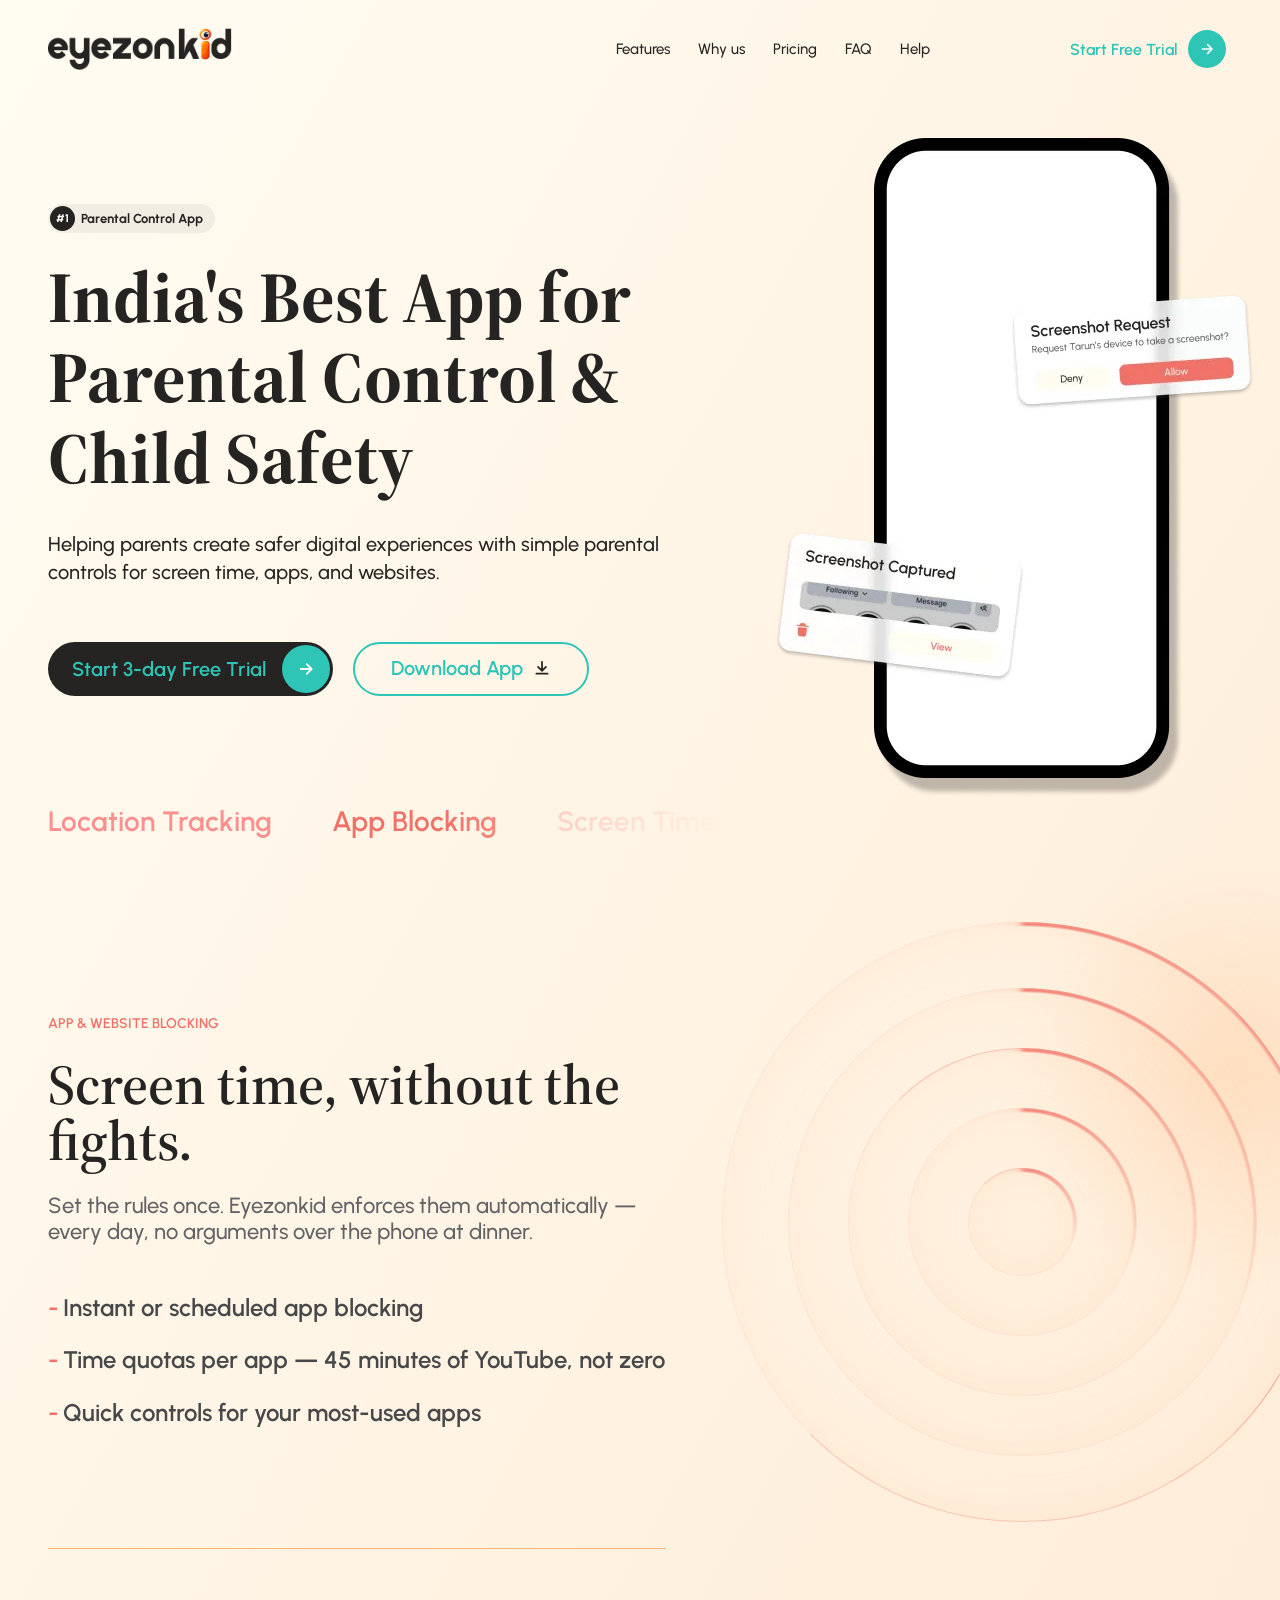
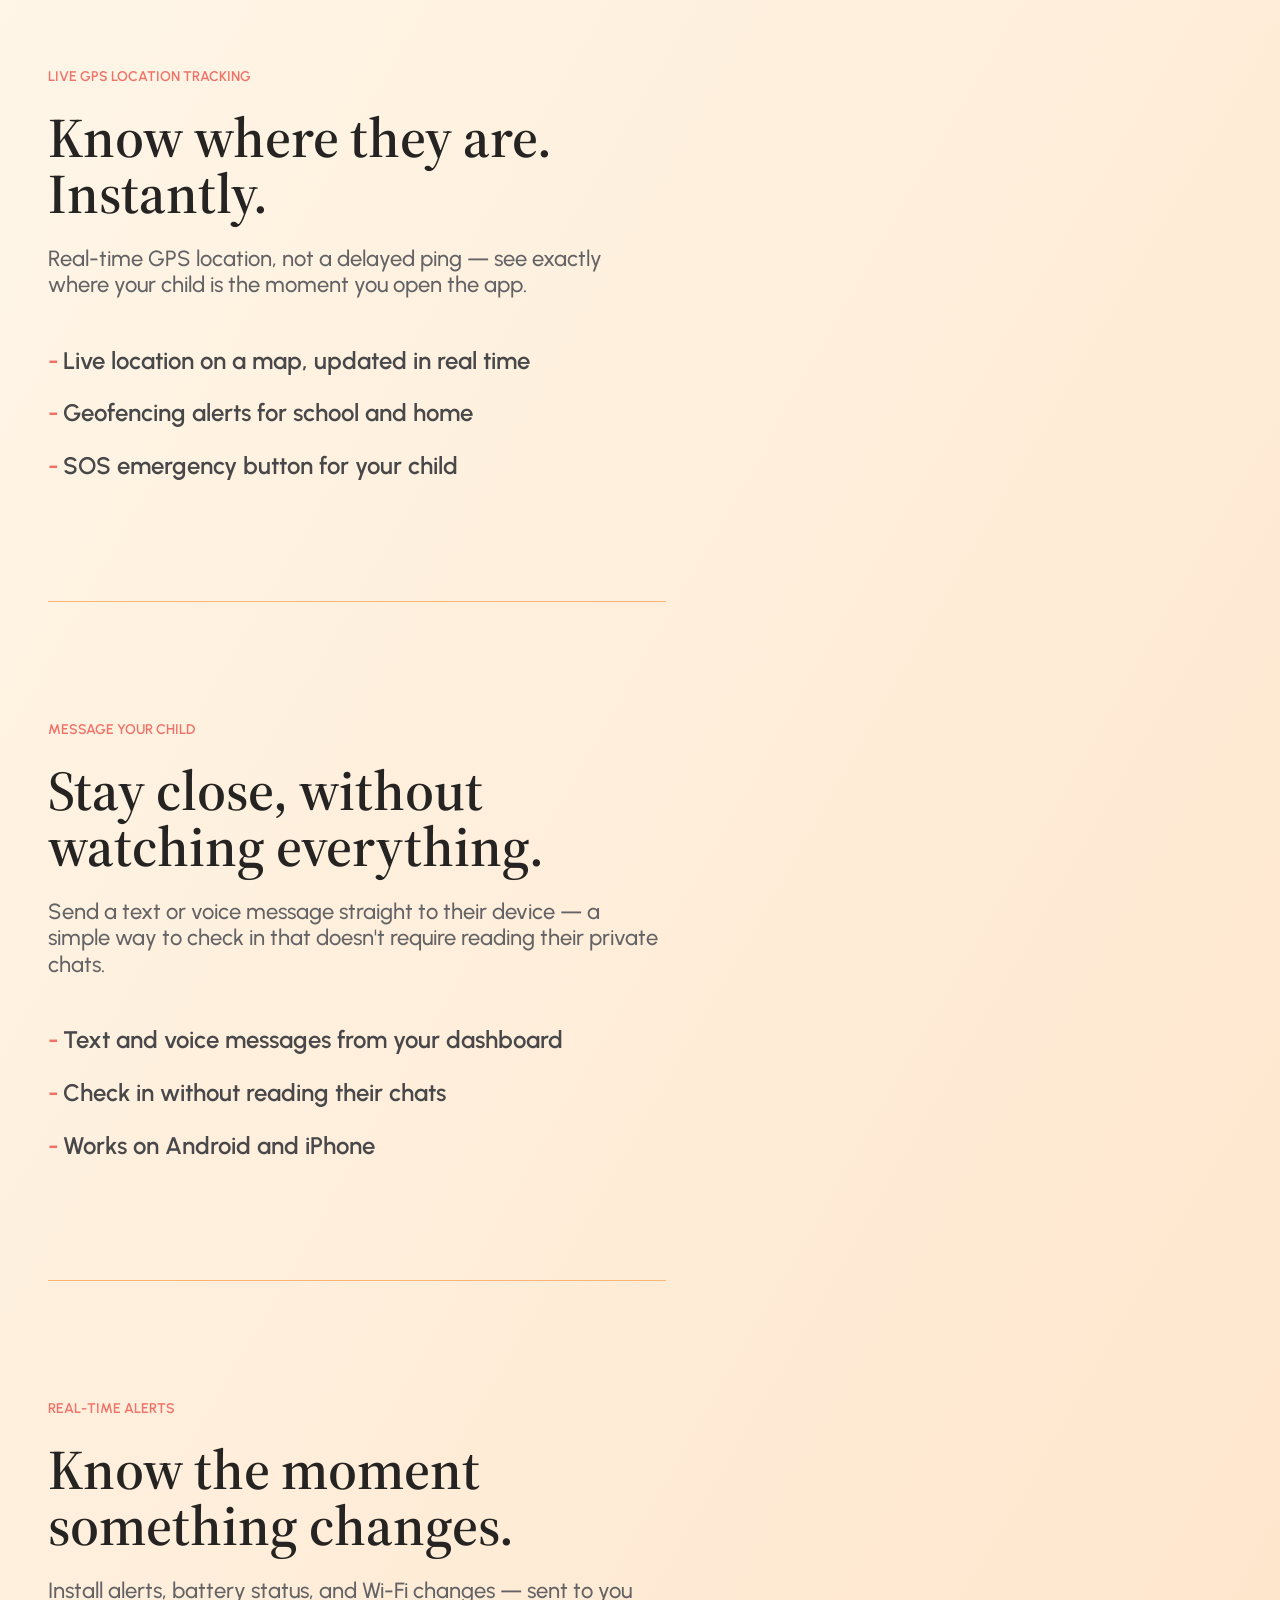
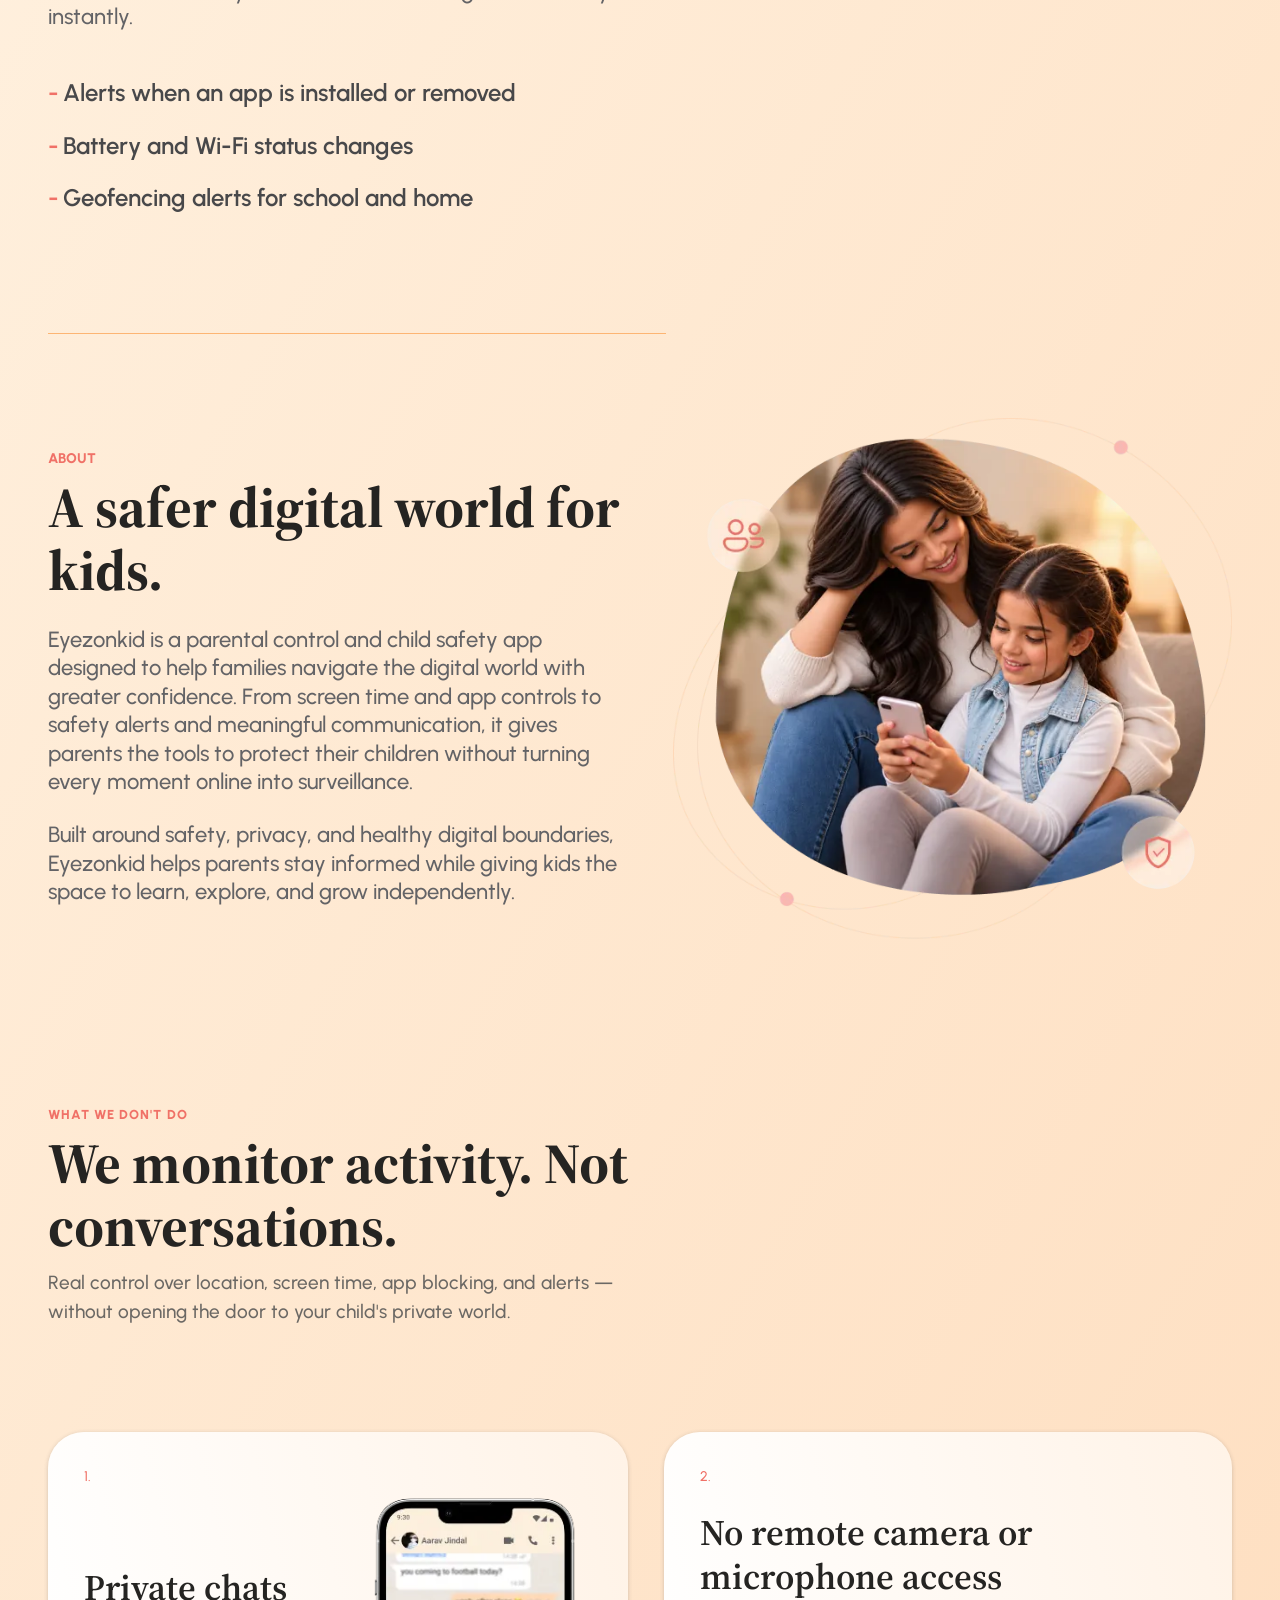
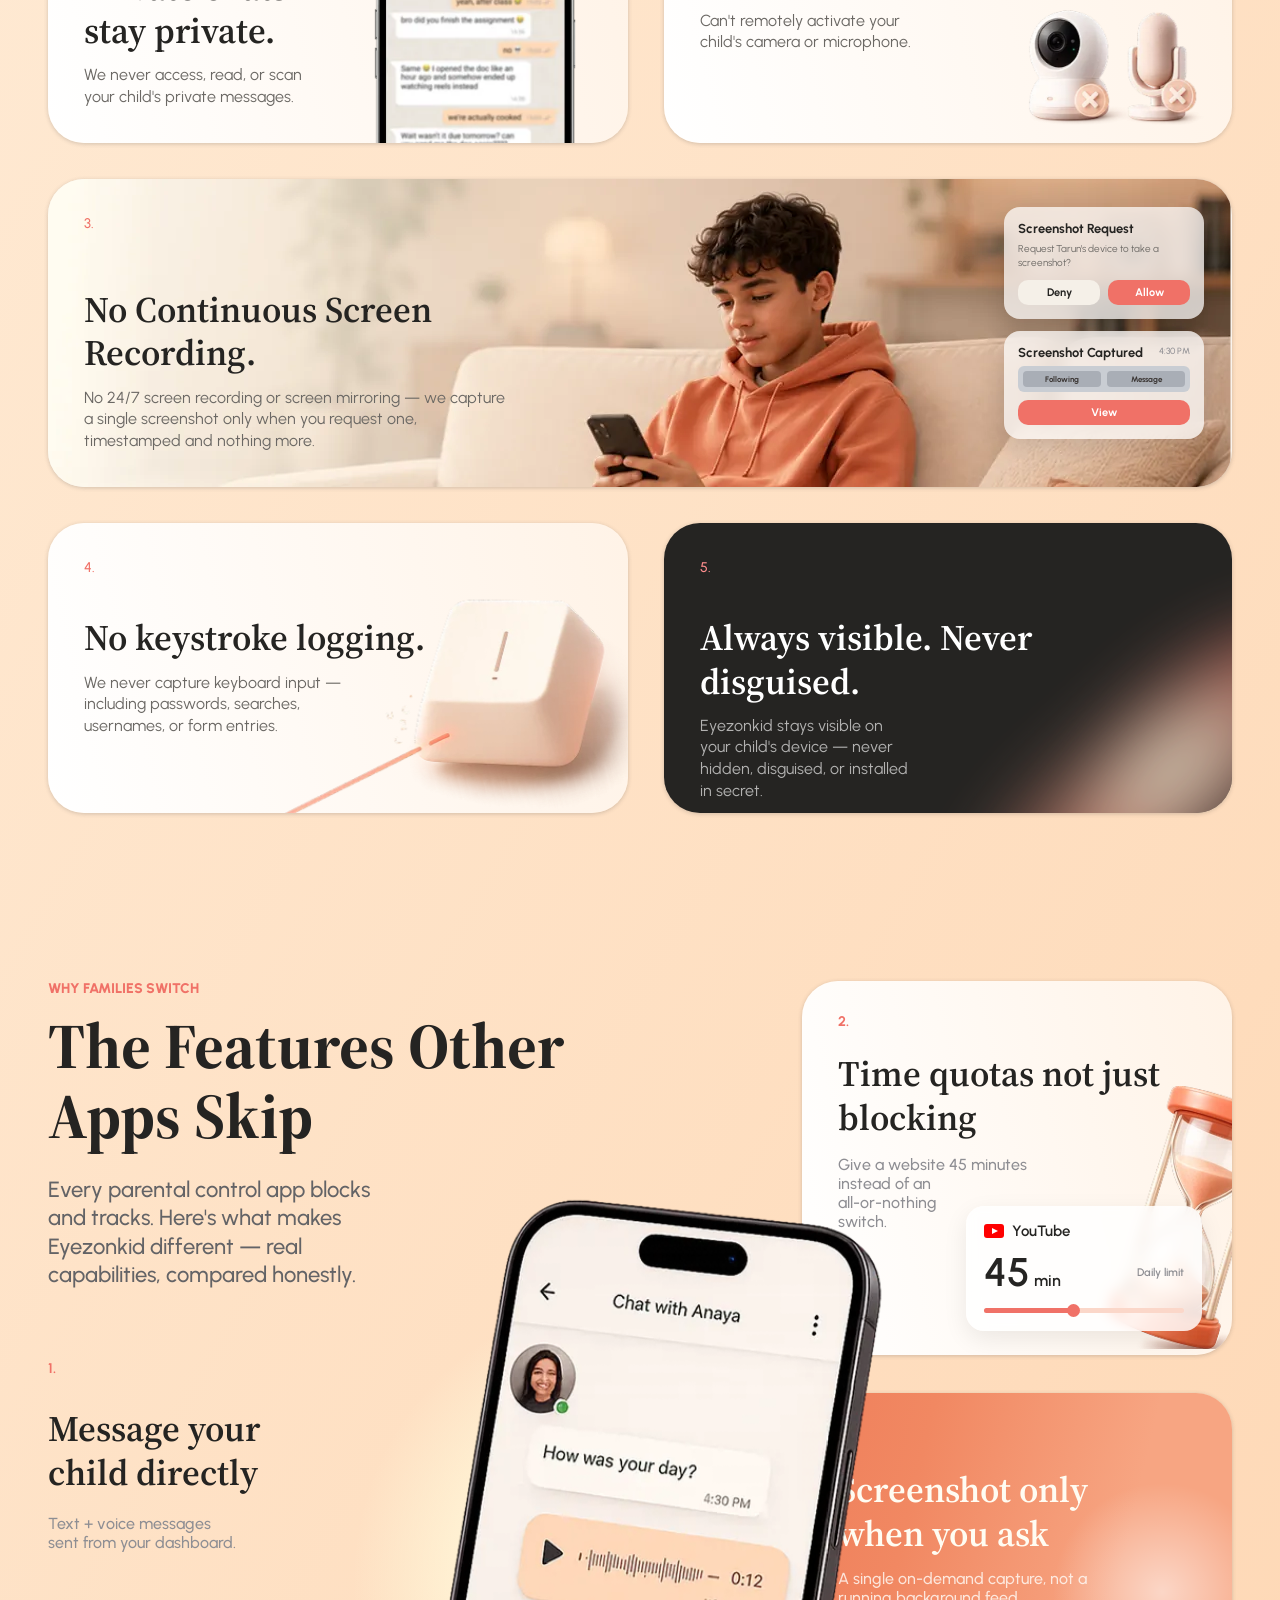
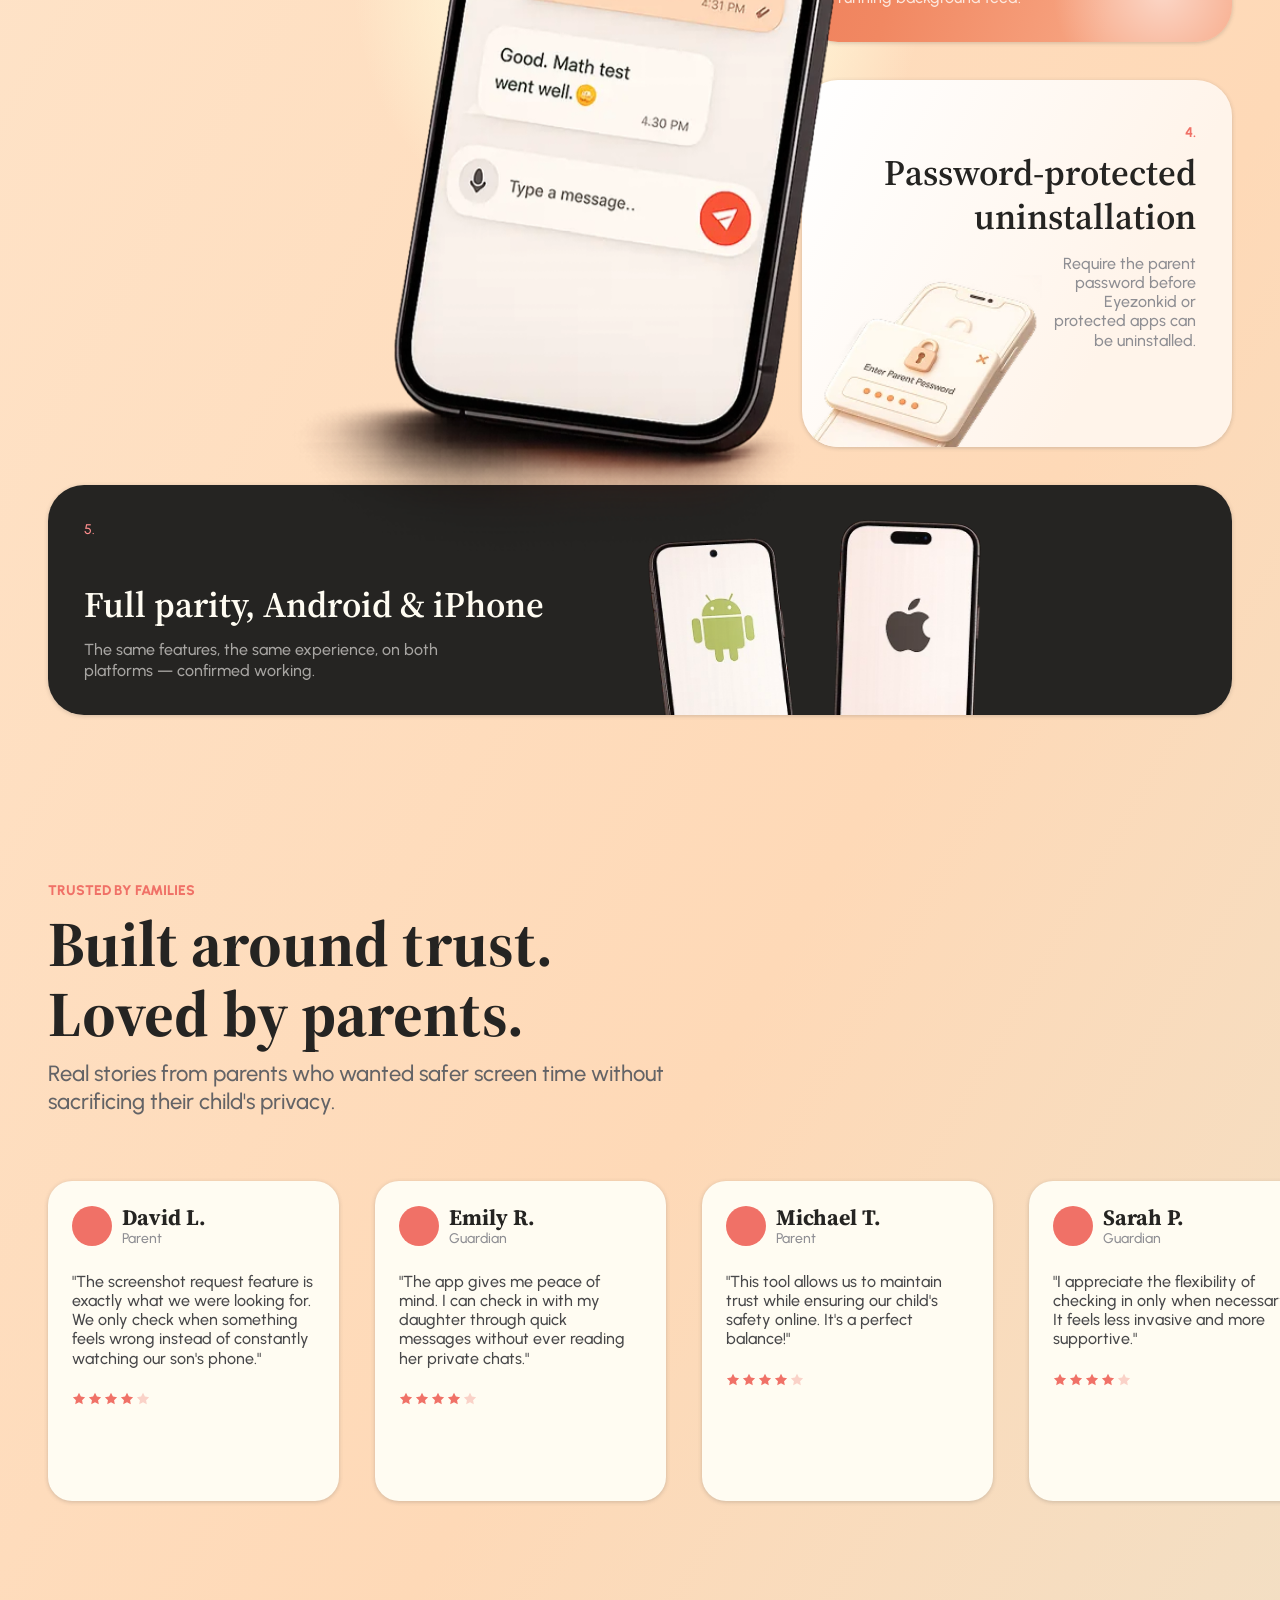
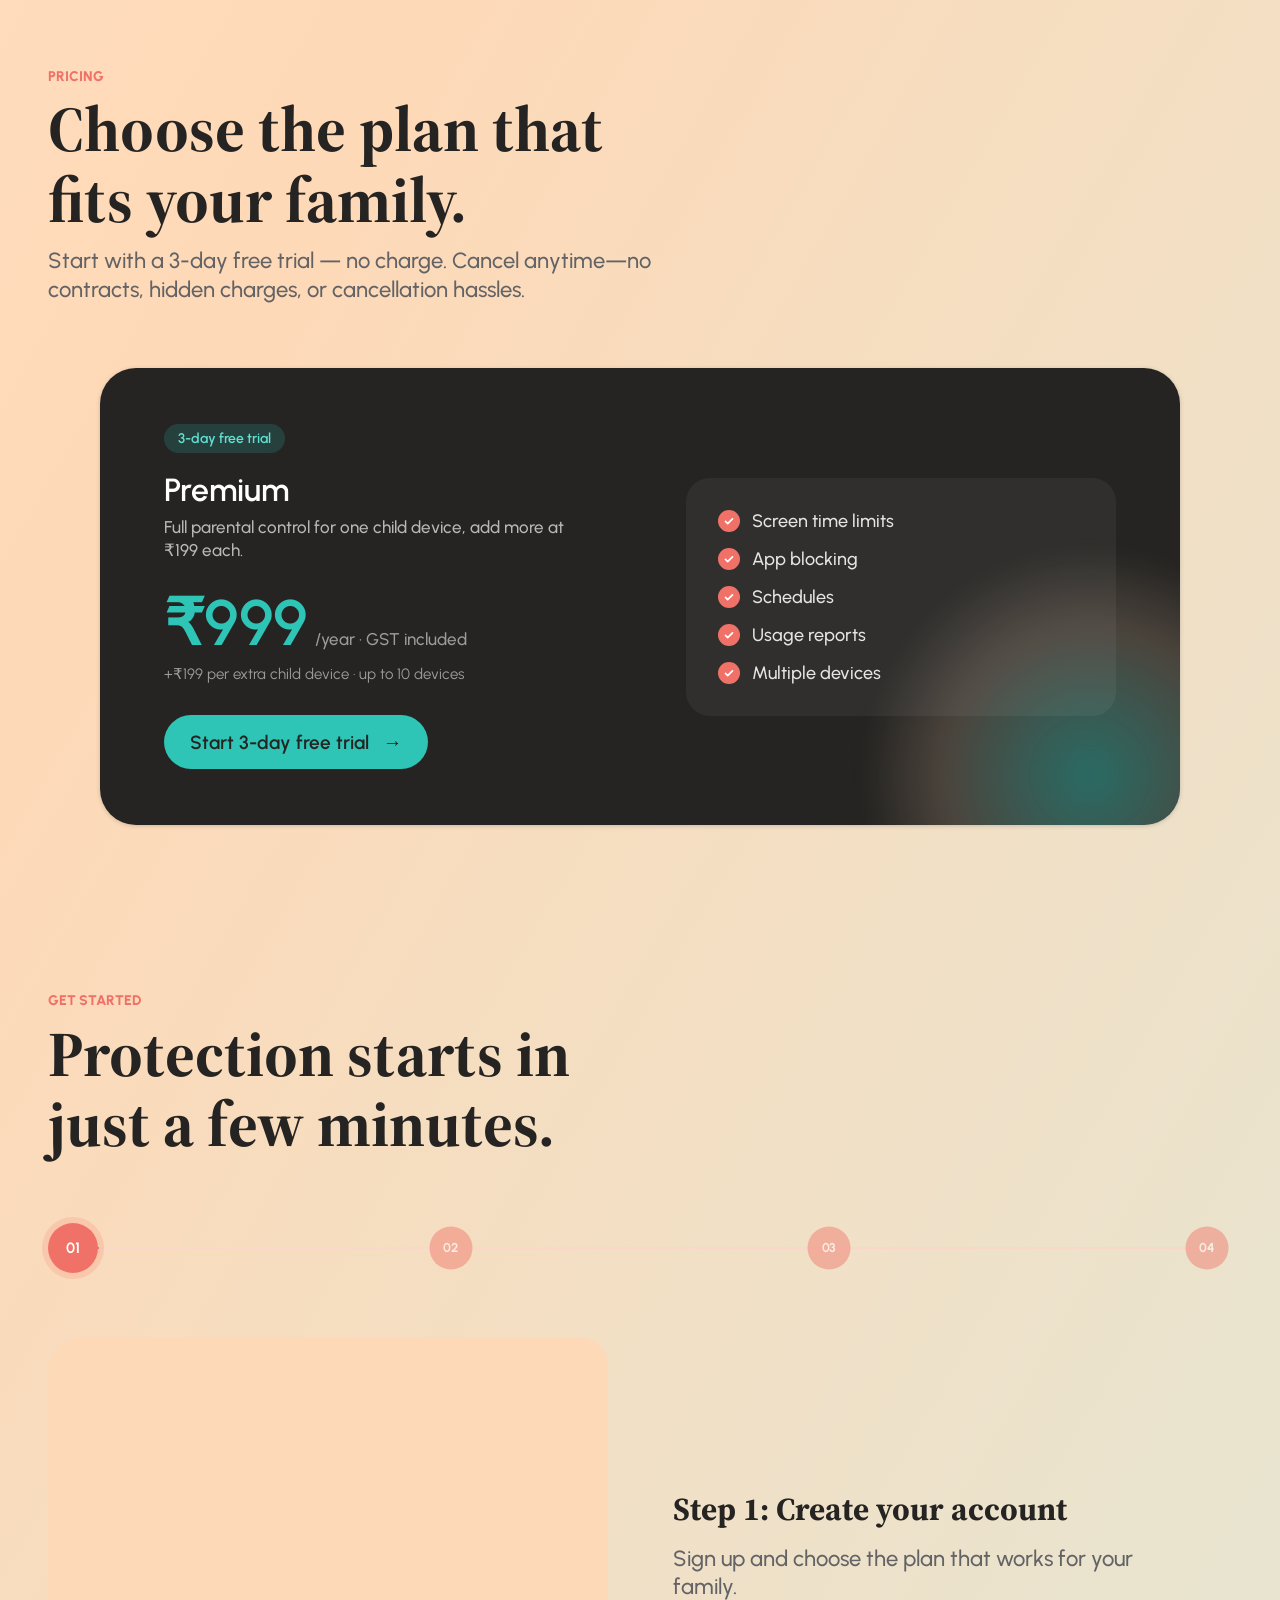
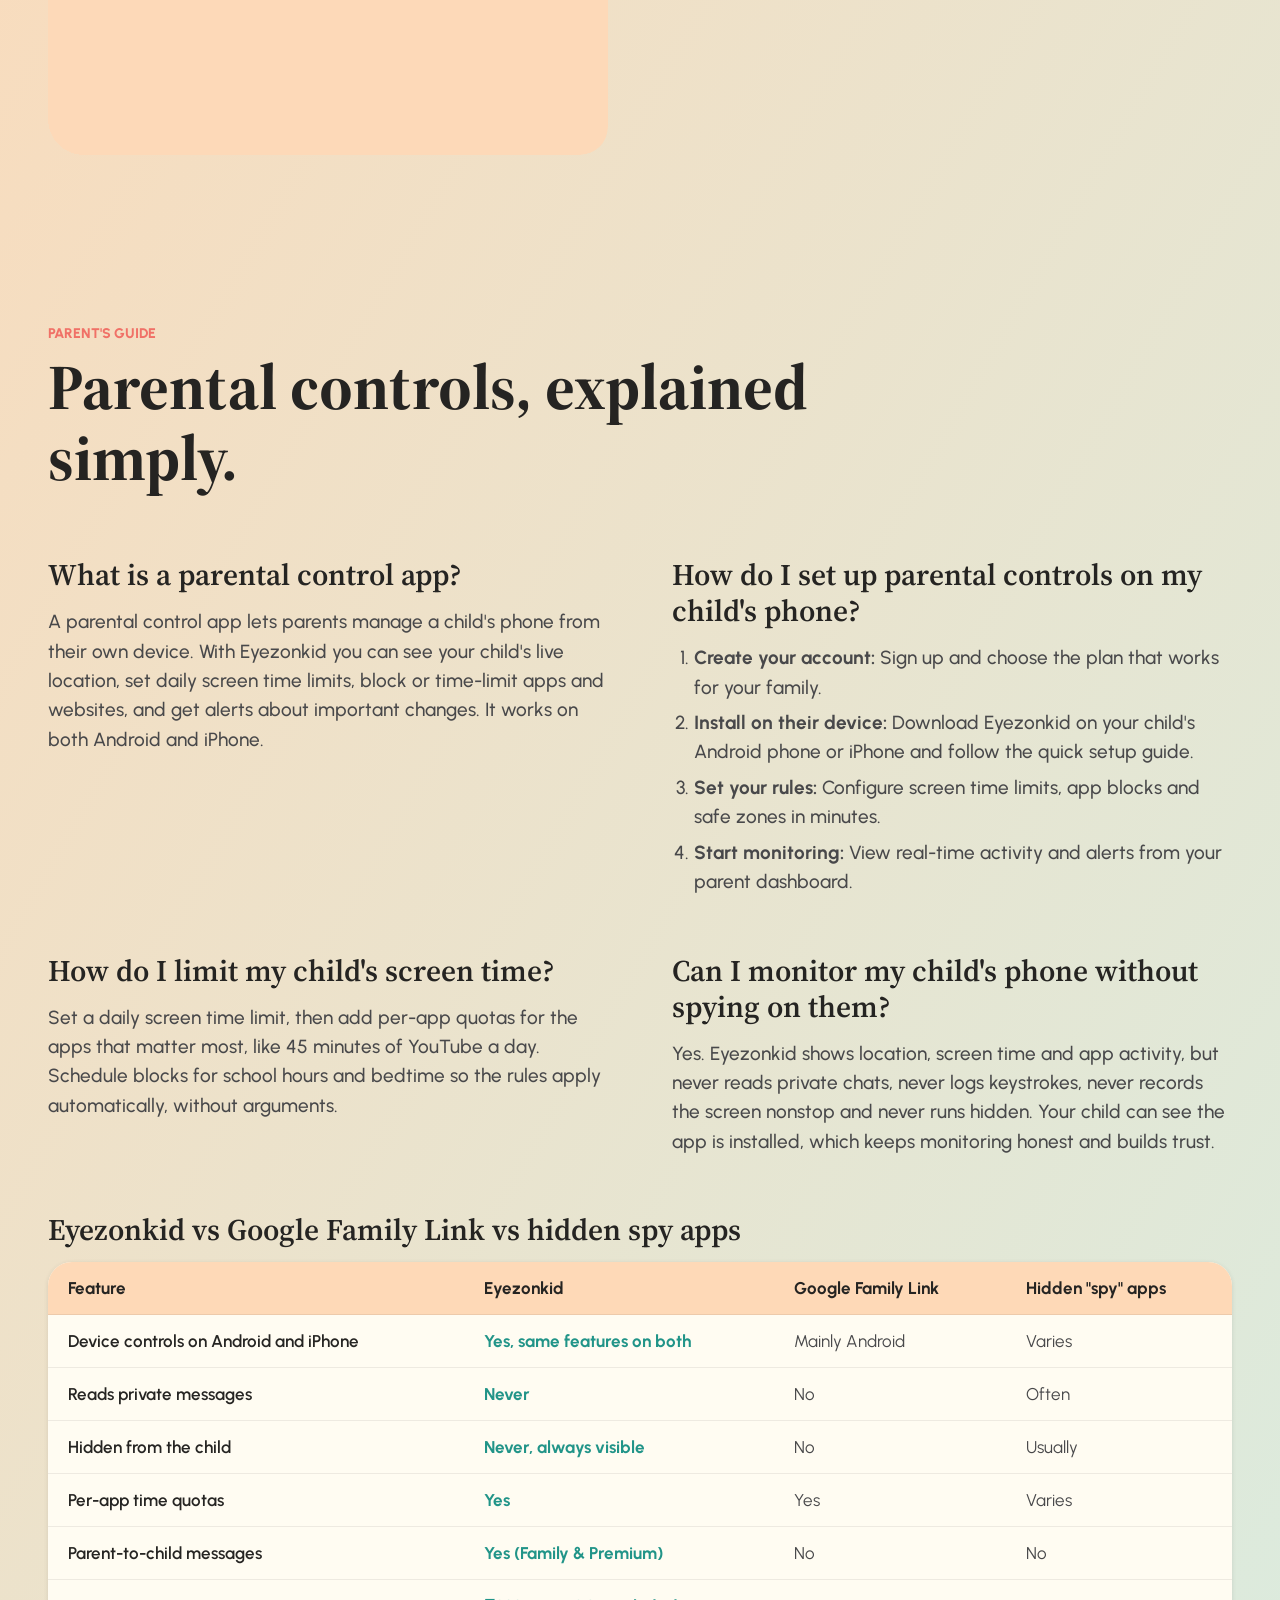
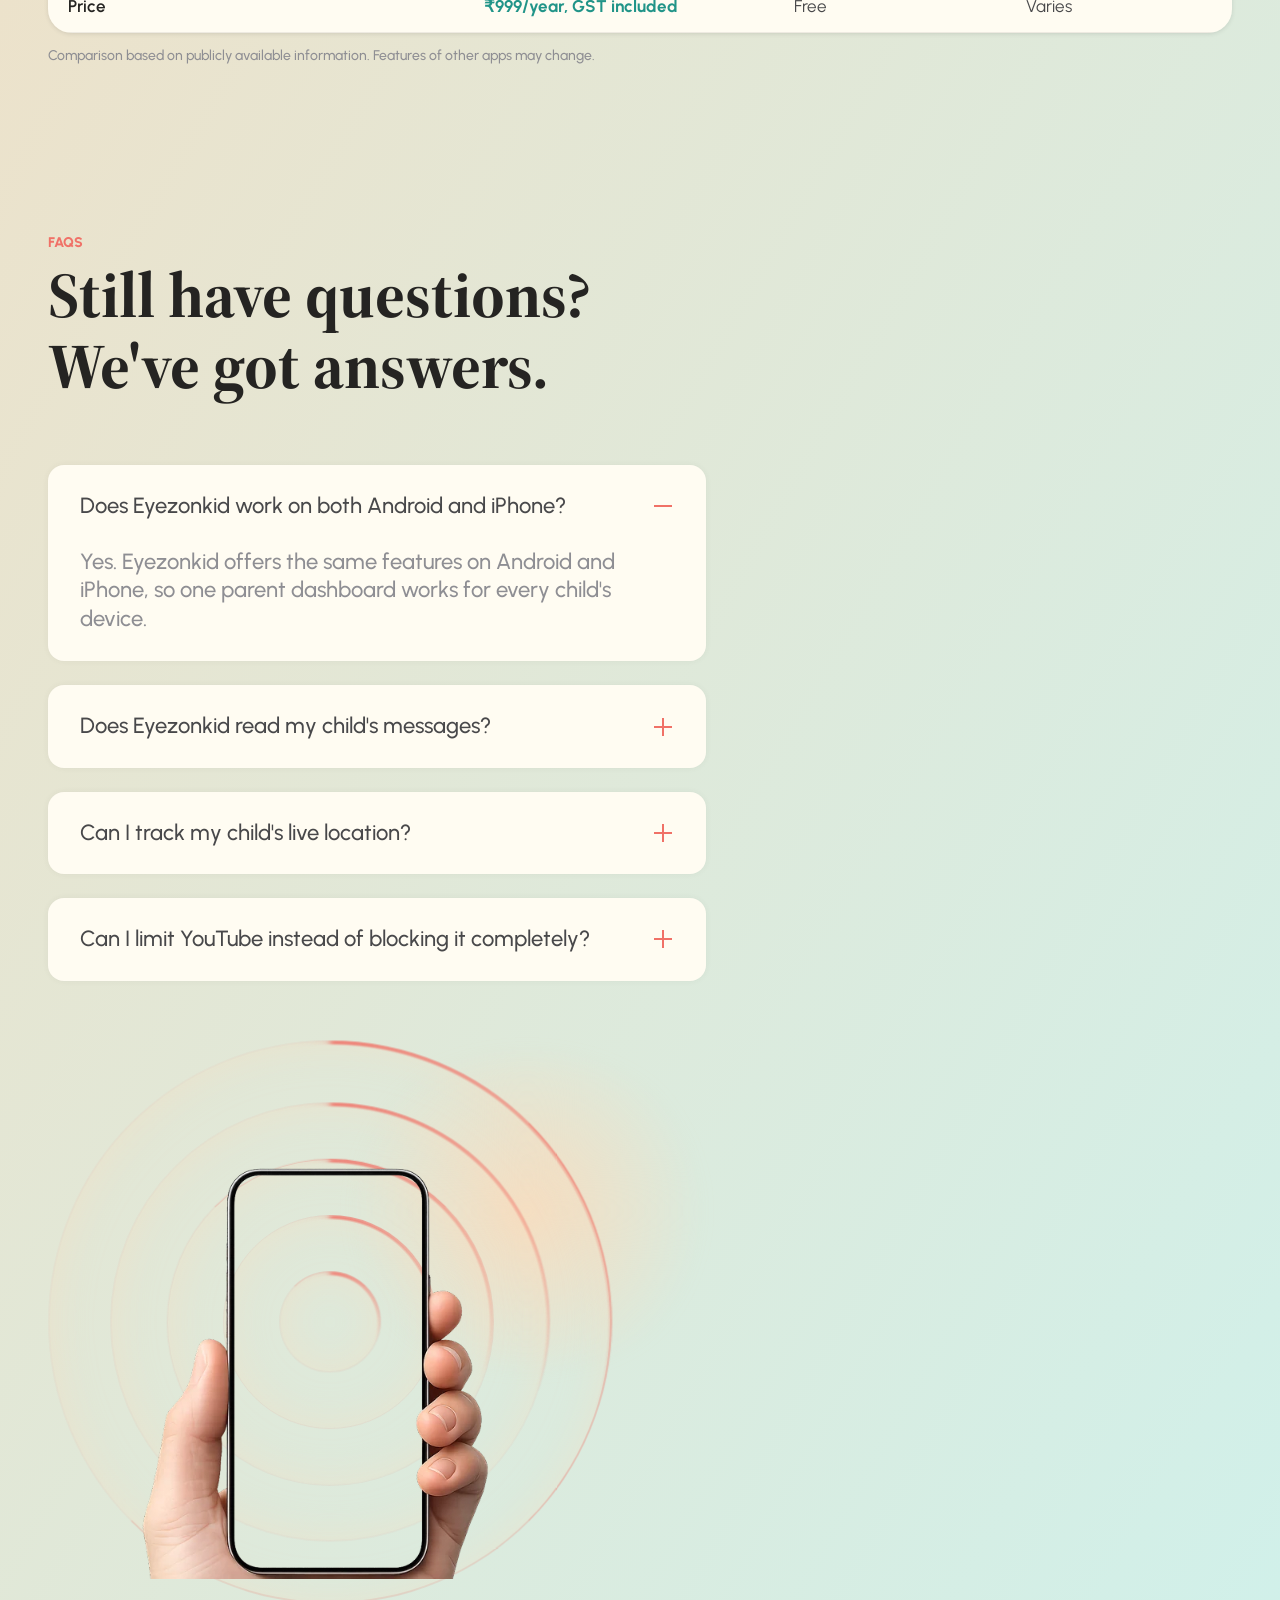
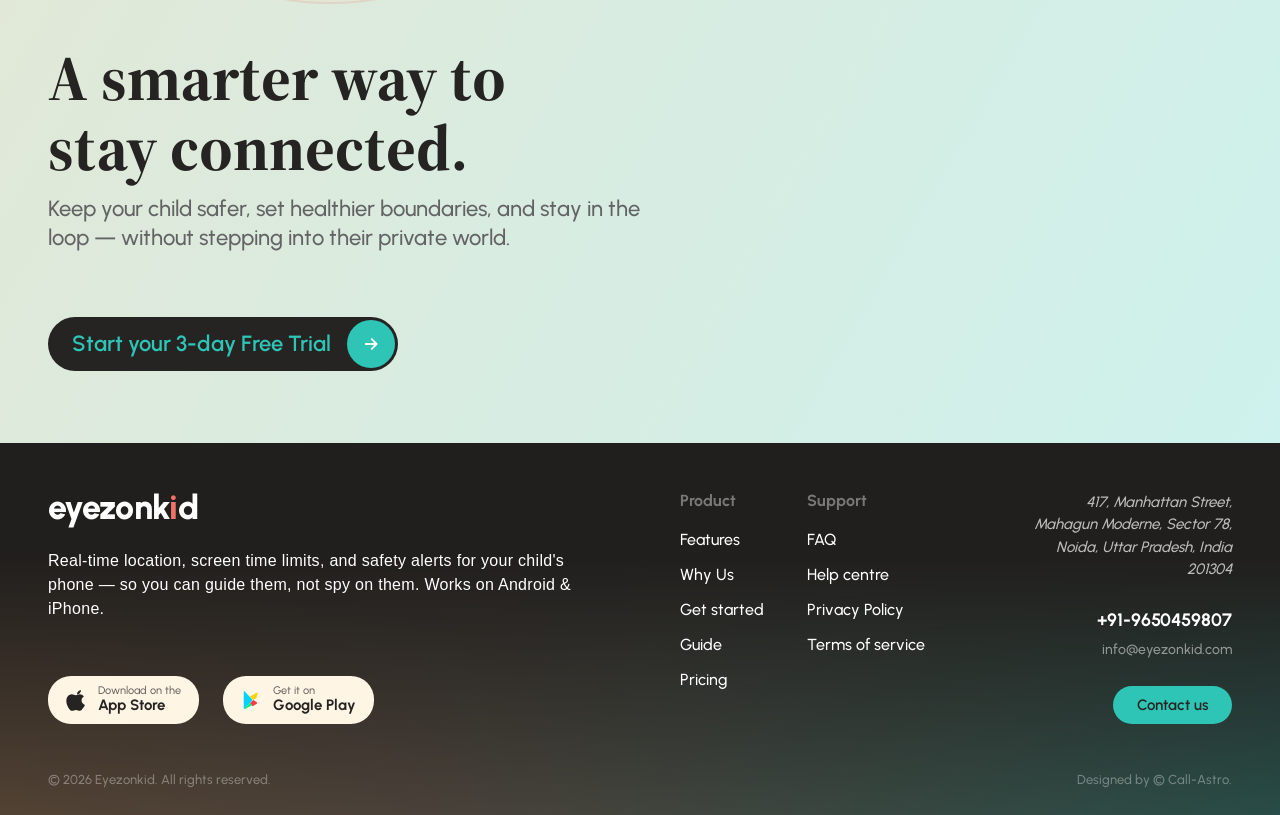
==== commit f7794109: "Fix camera image overlapping heading" ====
--- a/index.html
+++ b/index.html
@@ -3175,13 +3175,15 @@
         /* card 1: number on top, heading + text at the bottom */
         .wmk-dont-do .wmk-dont-do__card--1 h3 { margin-top: auto; }
         /* card 2: number on top, heading right under it, image at the bottom-right */
-        .wmk-dont-do .wmk-dont-do__card--2 h3 { margin-top: 24px; }
+        .wmk-dont-do .wmk-dont-do__card--2 h3 { margin-top: 14px; }
         .wmk-dont-do .wmk-dont-do__card--2 p { max-width: 215px; }
+        /* camera + mic sit in the bottom-right corner, always below the heading */
         .wmk-dont-do .wmk-dont-do__card--2 .wmk-dont-do__media {
-            position: absolute; right: 36px; bottom: 16px;
-            width: 250px; height: auto; flex: none; z-index: 1;
-        }
-        .wmk-dont-do .wmk-dont-do__card--2 .wmk-dont-do__media img { height: auto; }
+            position: absolute; right: 28px; bottom: 14px;
+            width: auto; height: 132px; flex: none; z-index: 1;
+        }
+        .wmk-dont-do .wmk-dont-do__card--2 .wmk-dont-do__media img { width: auto; height: 100%; }
+        .wmk-dont-do .wmk-dont-do__card--2 .wmk-dont-do__card-content { position: relative; z-index: 2; }
         /* card 3: number on top, bigger heading + text sitting lower (left side only) */
         .wmk-dont-do .wmk-dont-do__card--3 .wmk-dont-do__card-content {
             top: 36px; bottom: 36px; left: 36px; max-width: 440px; gap: 12px;
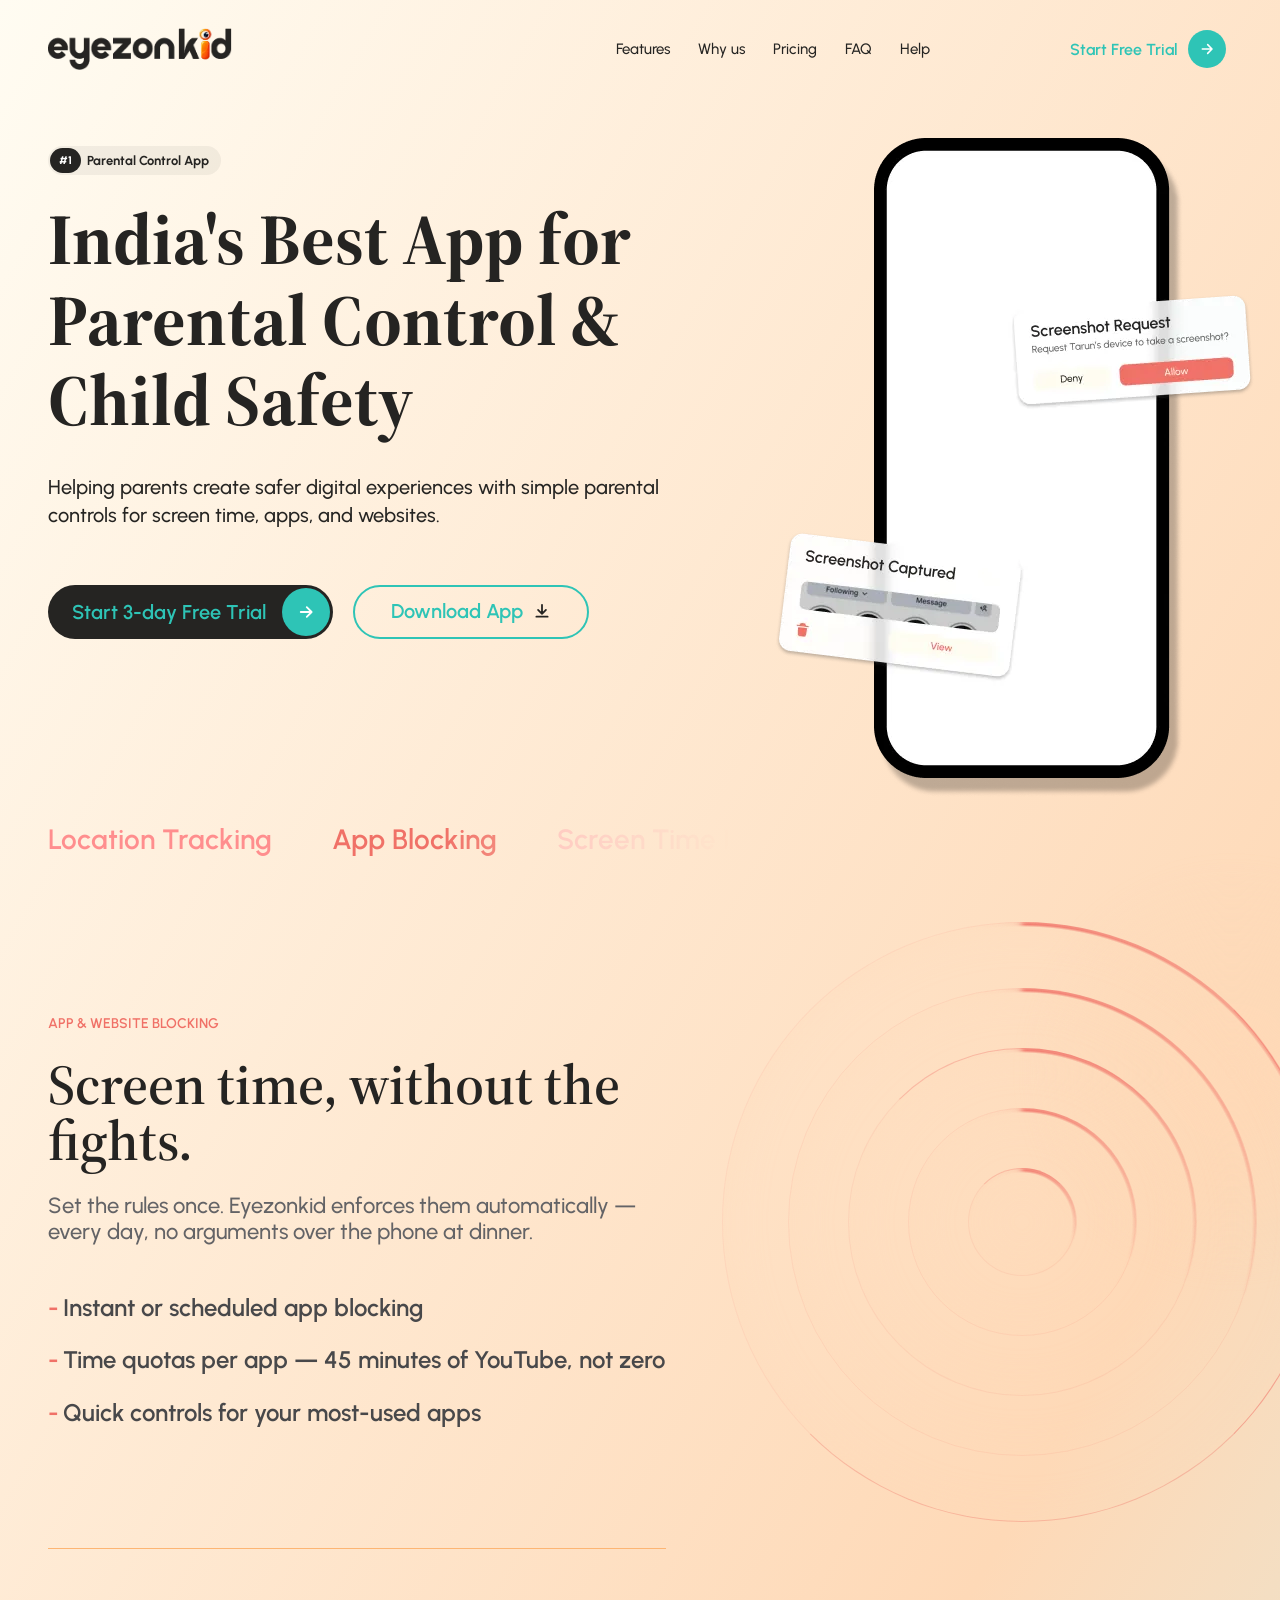
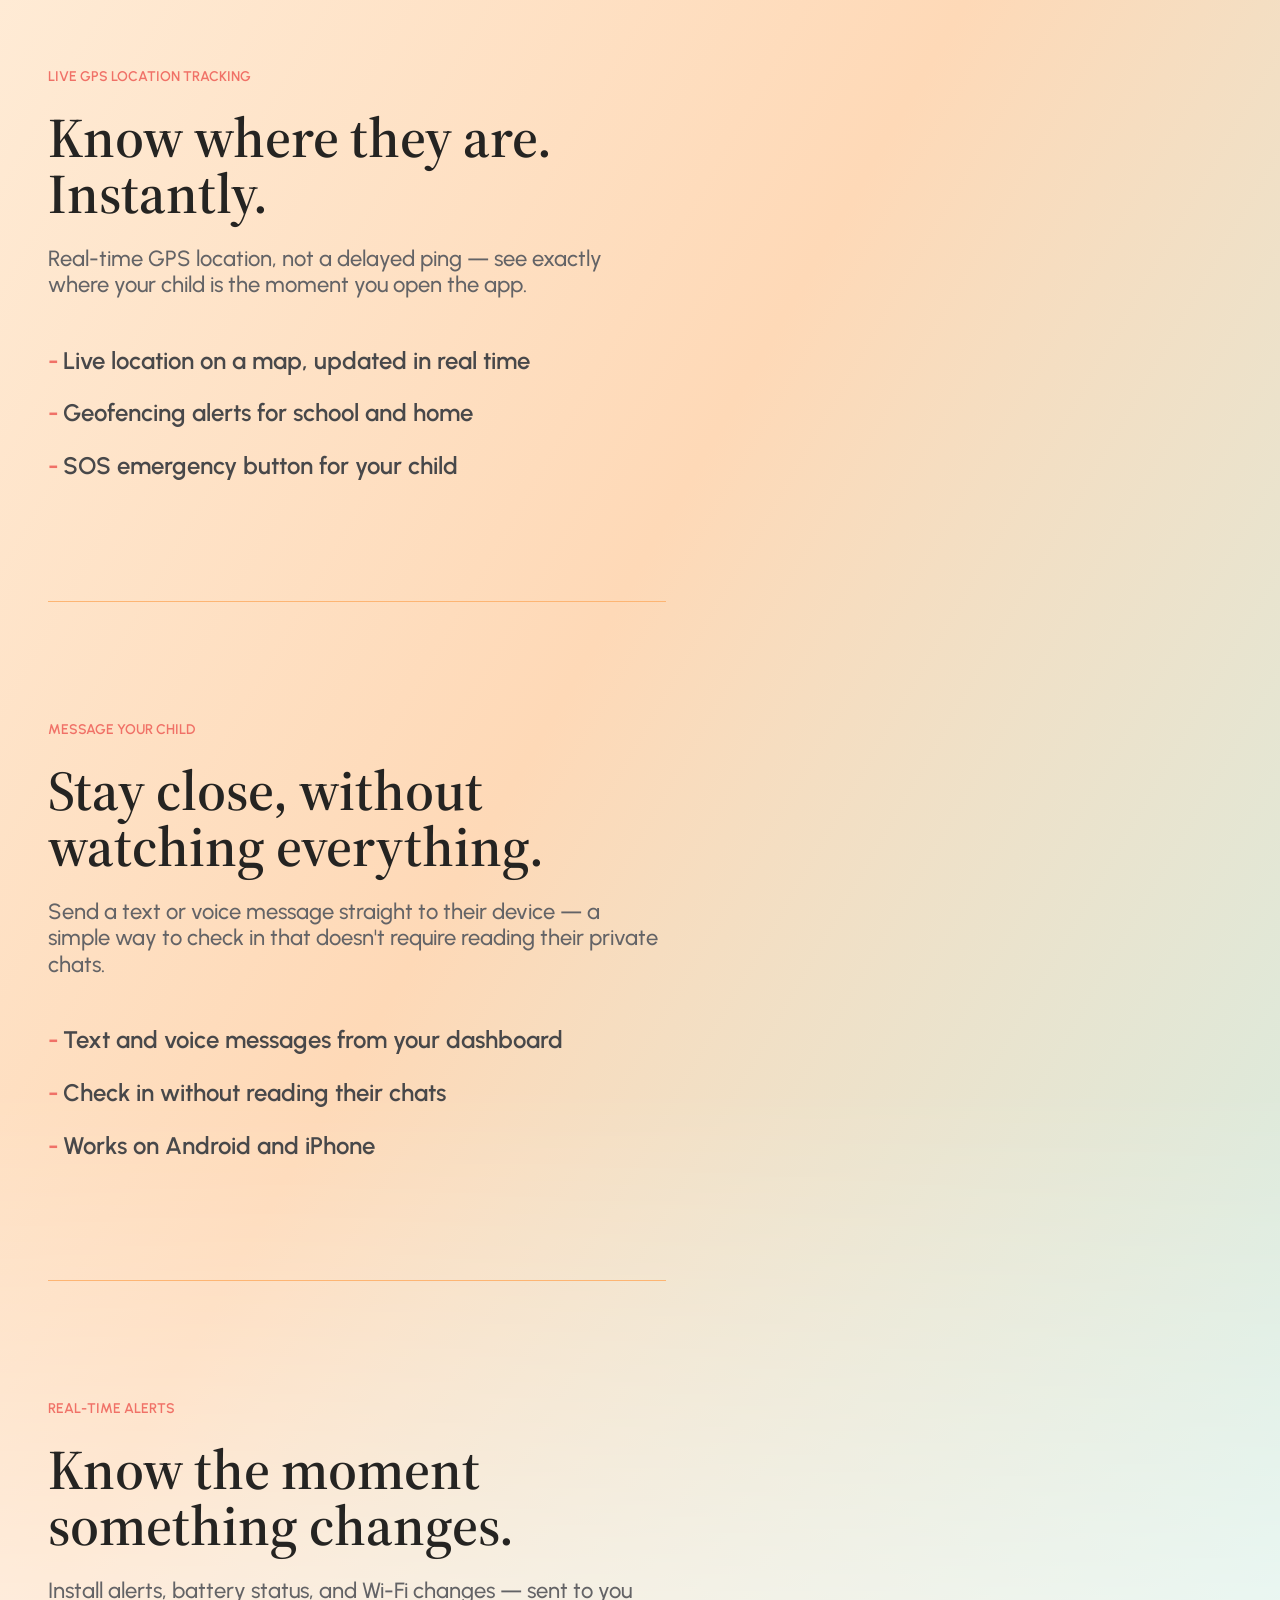
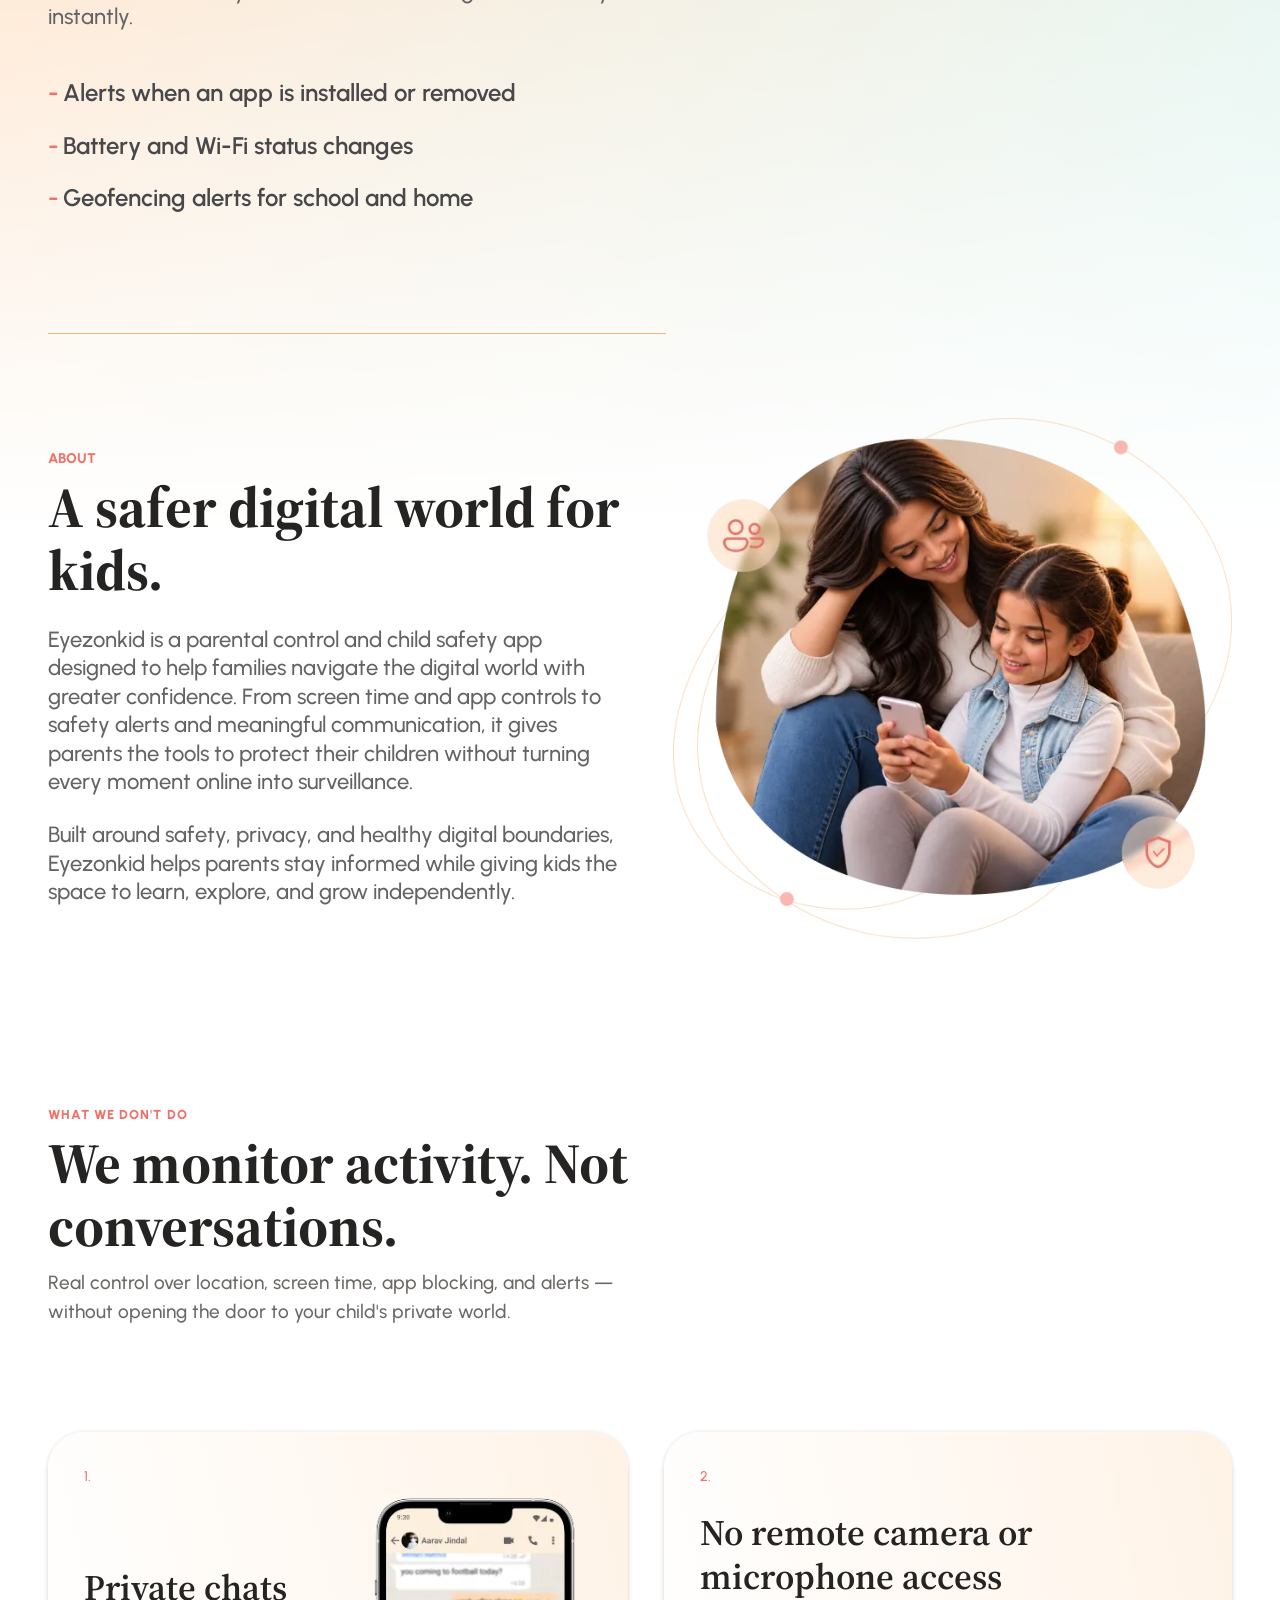
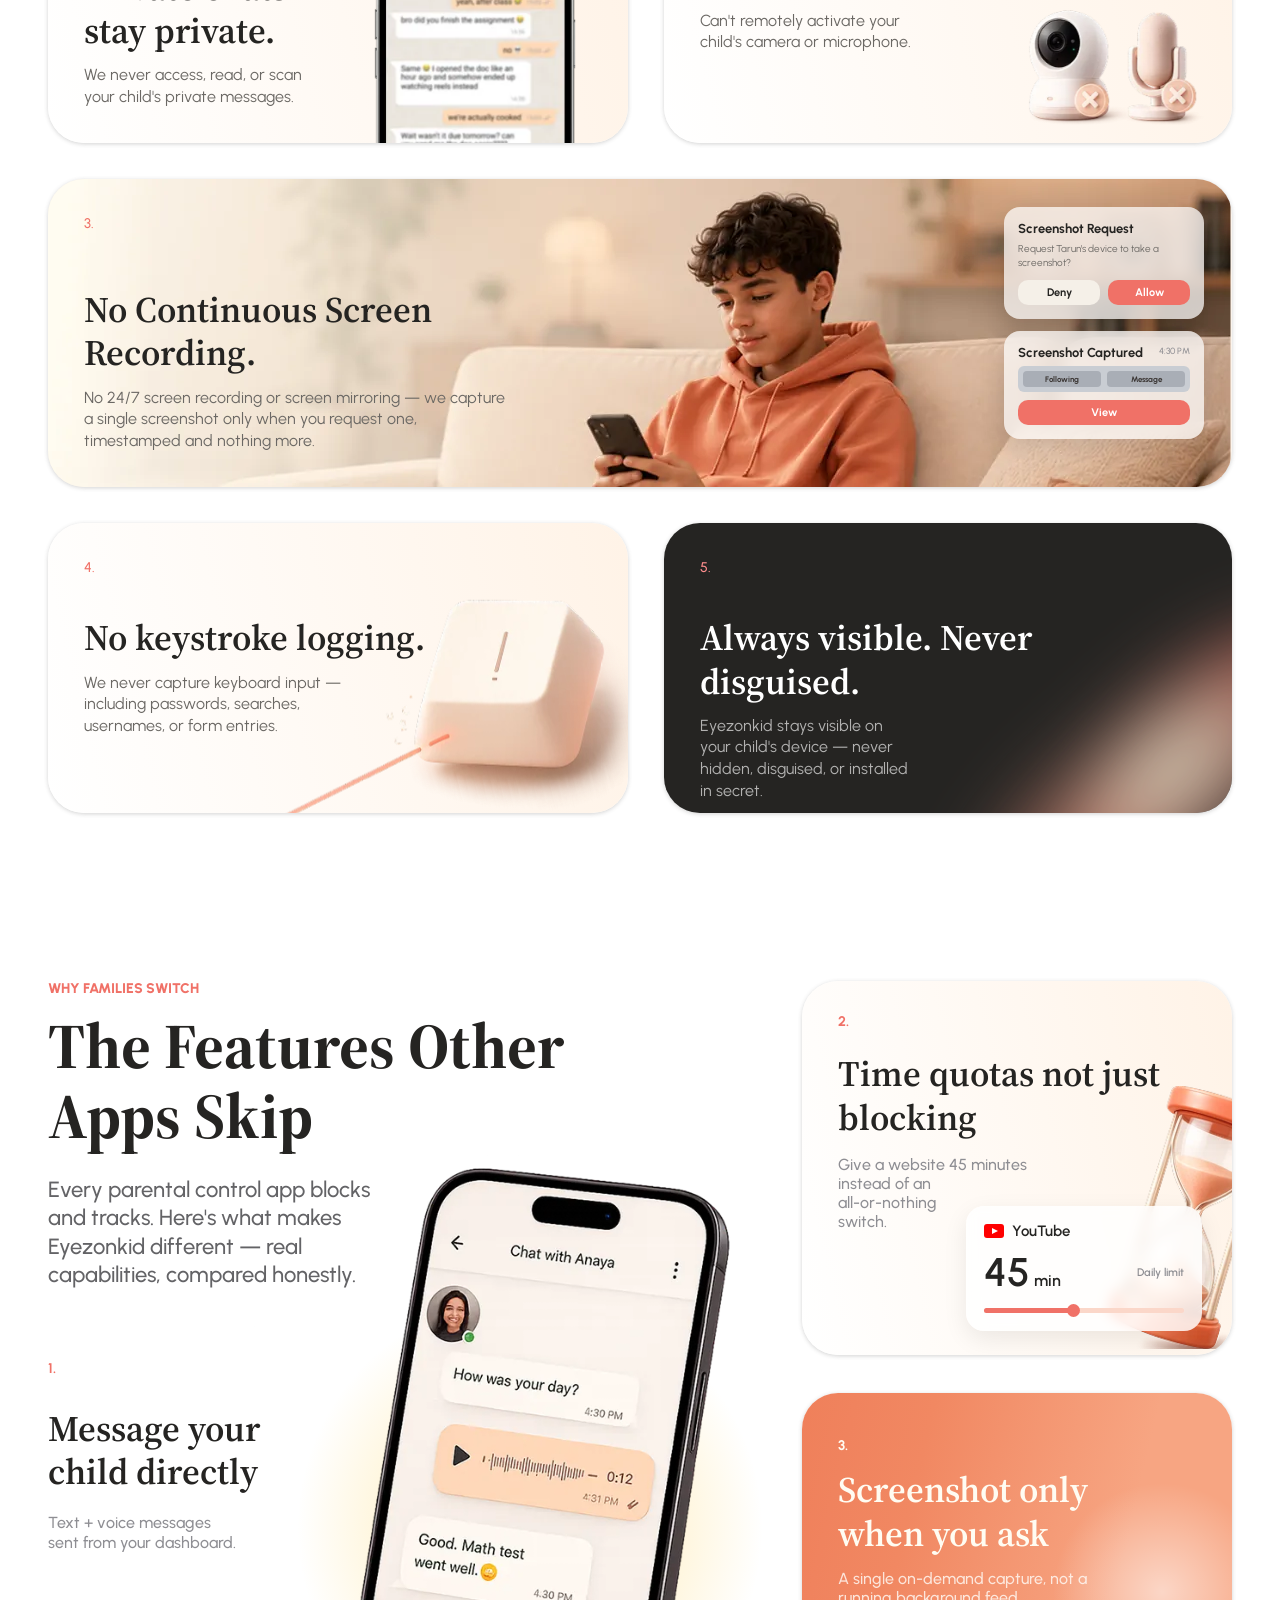
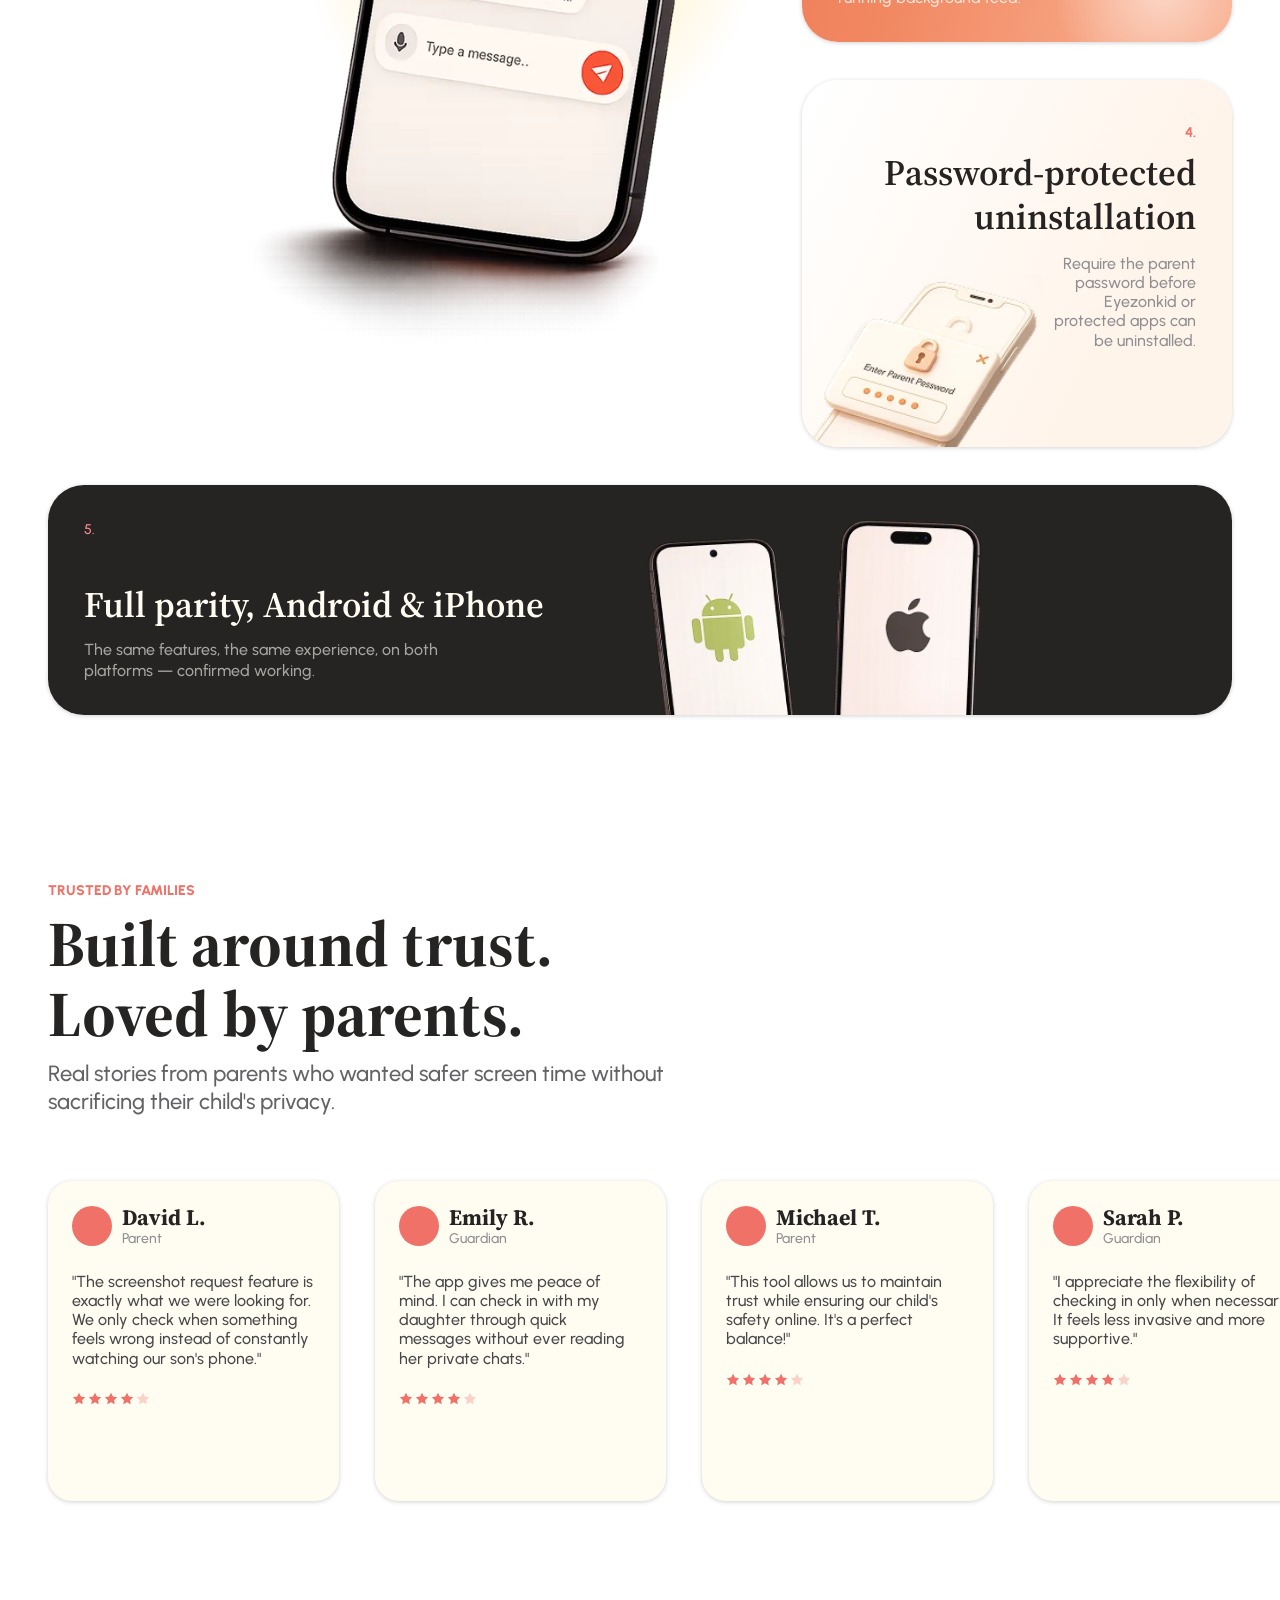
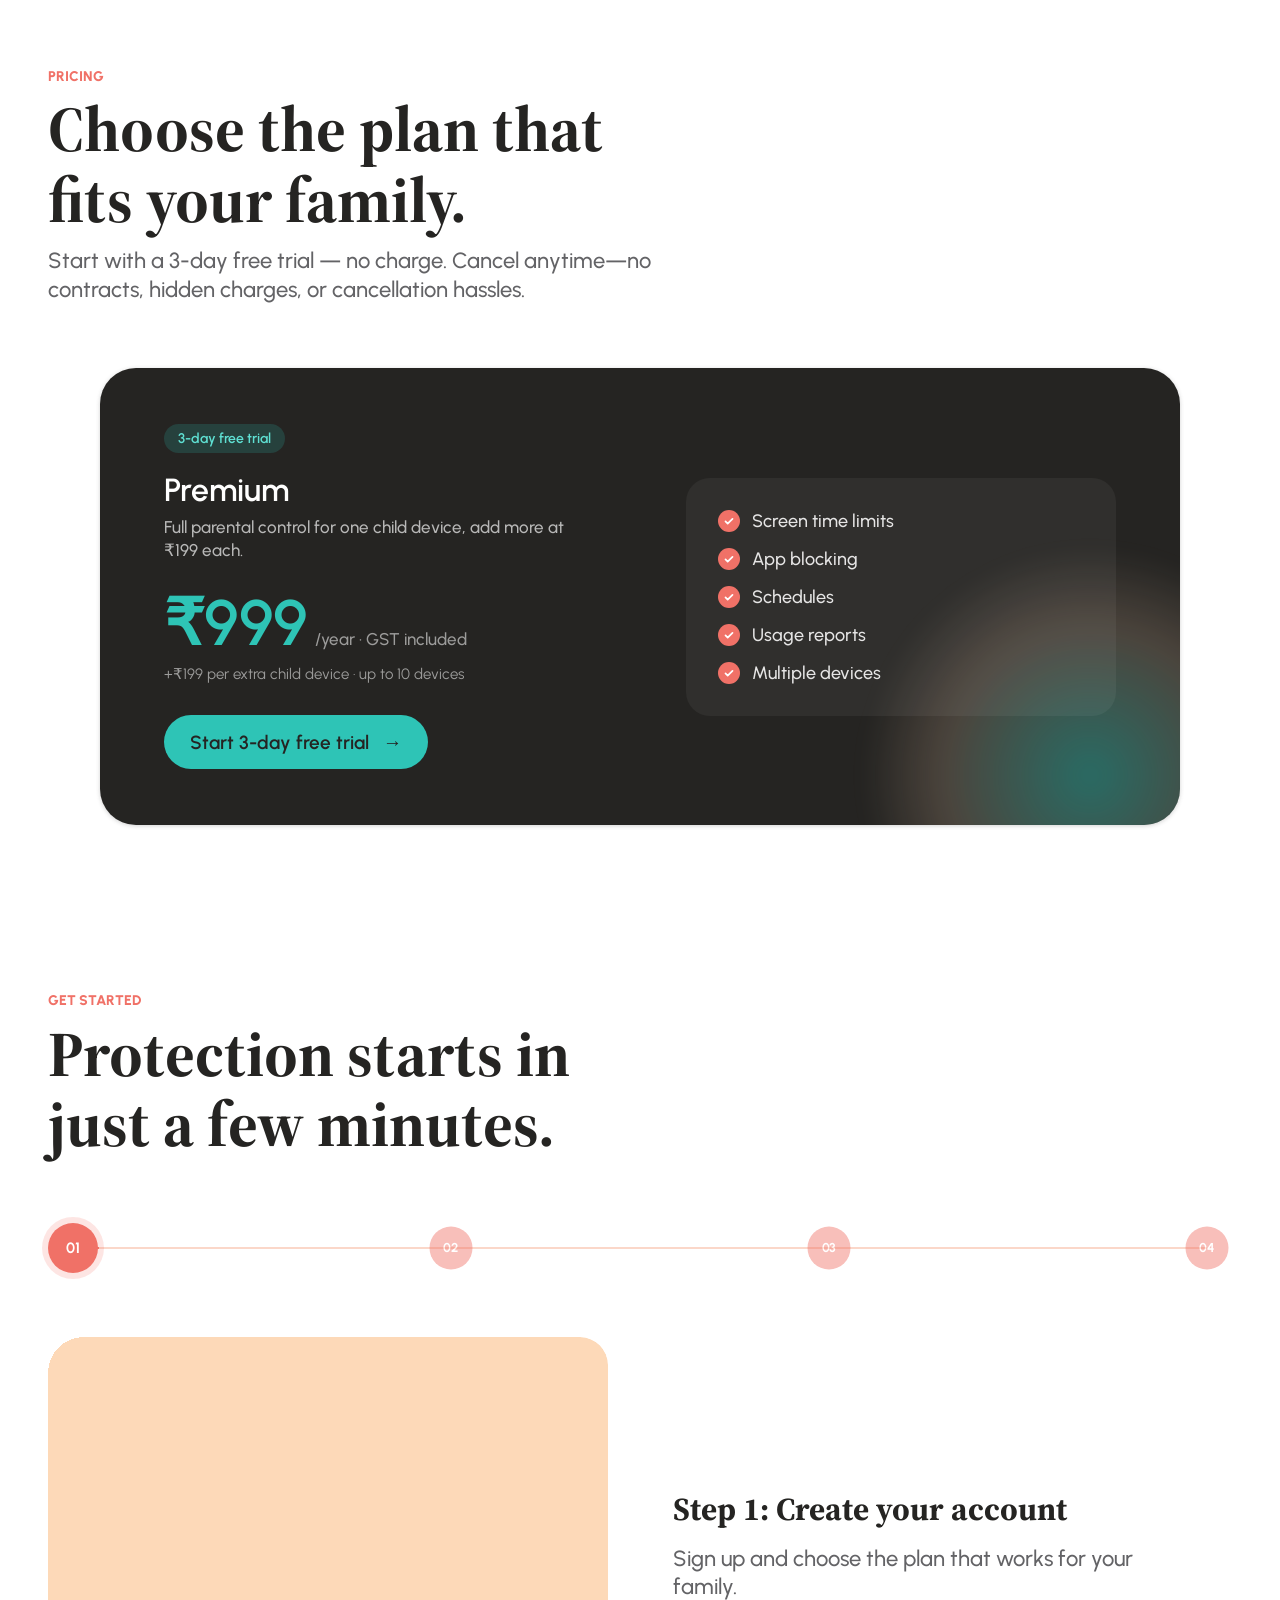
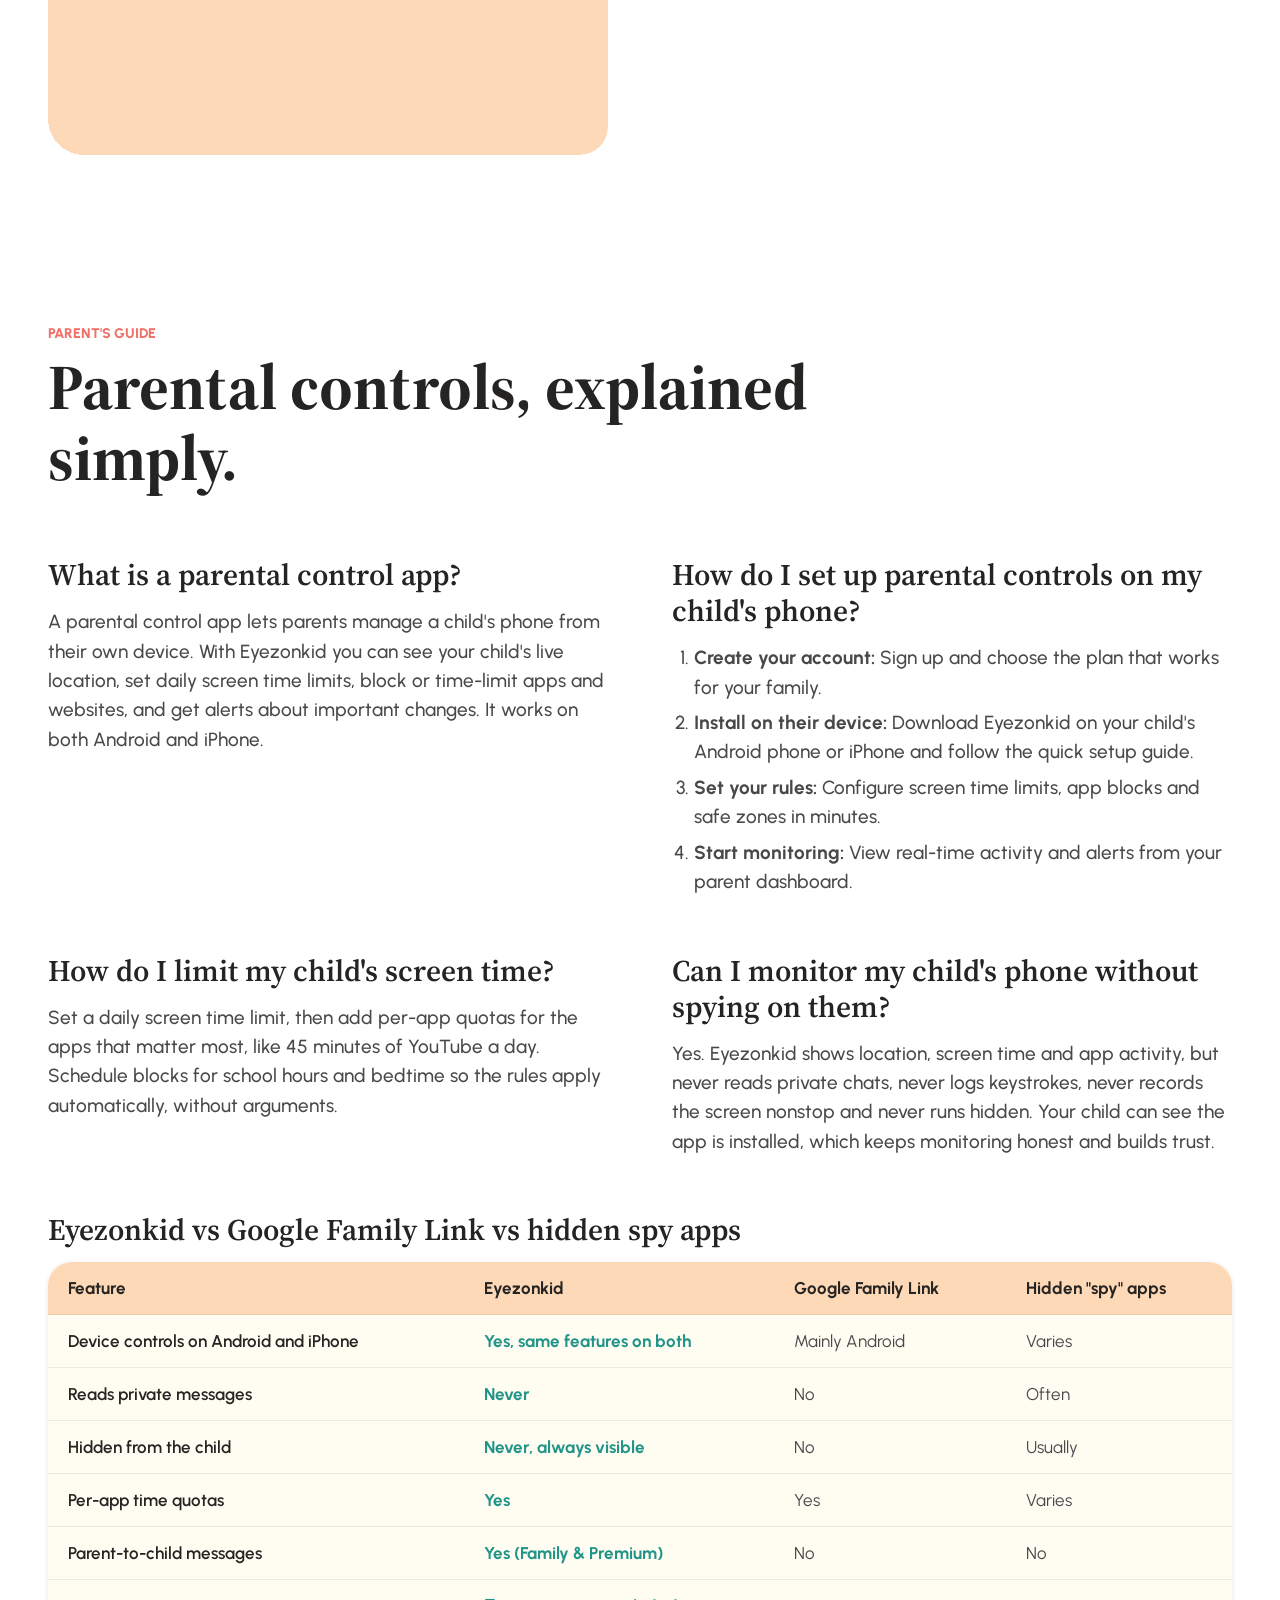
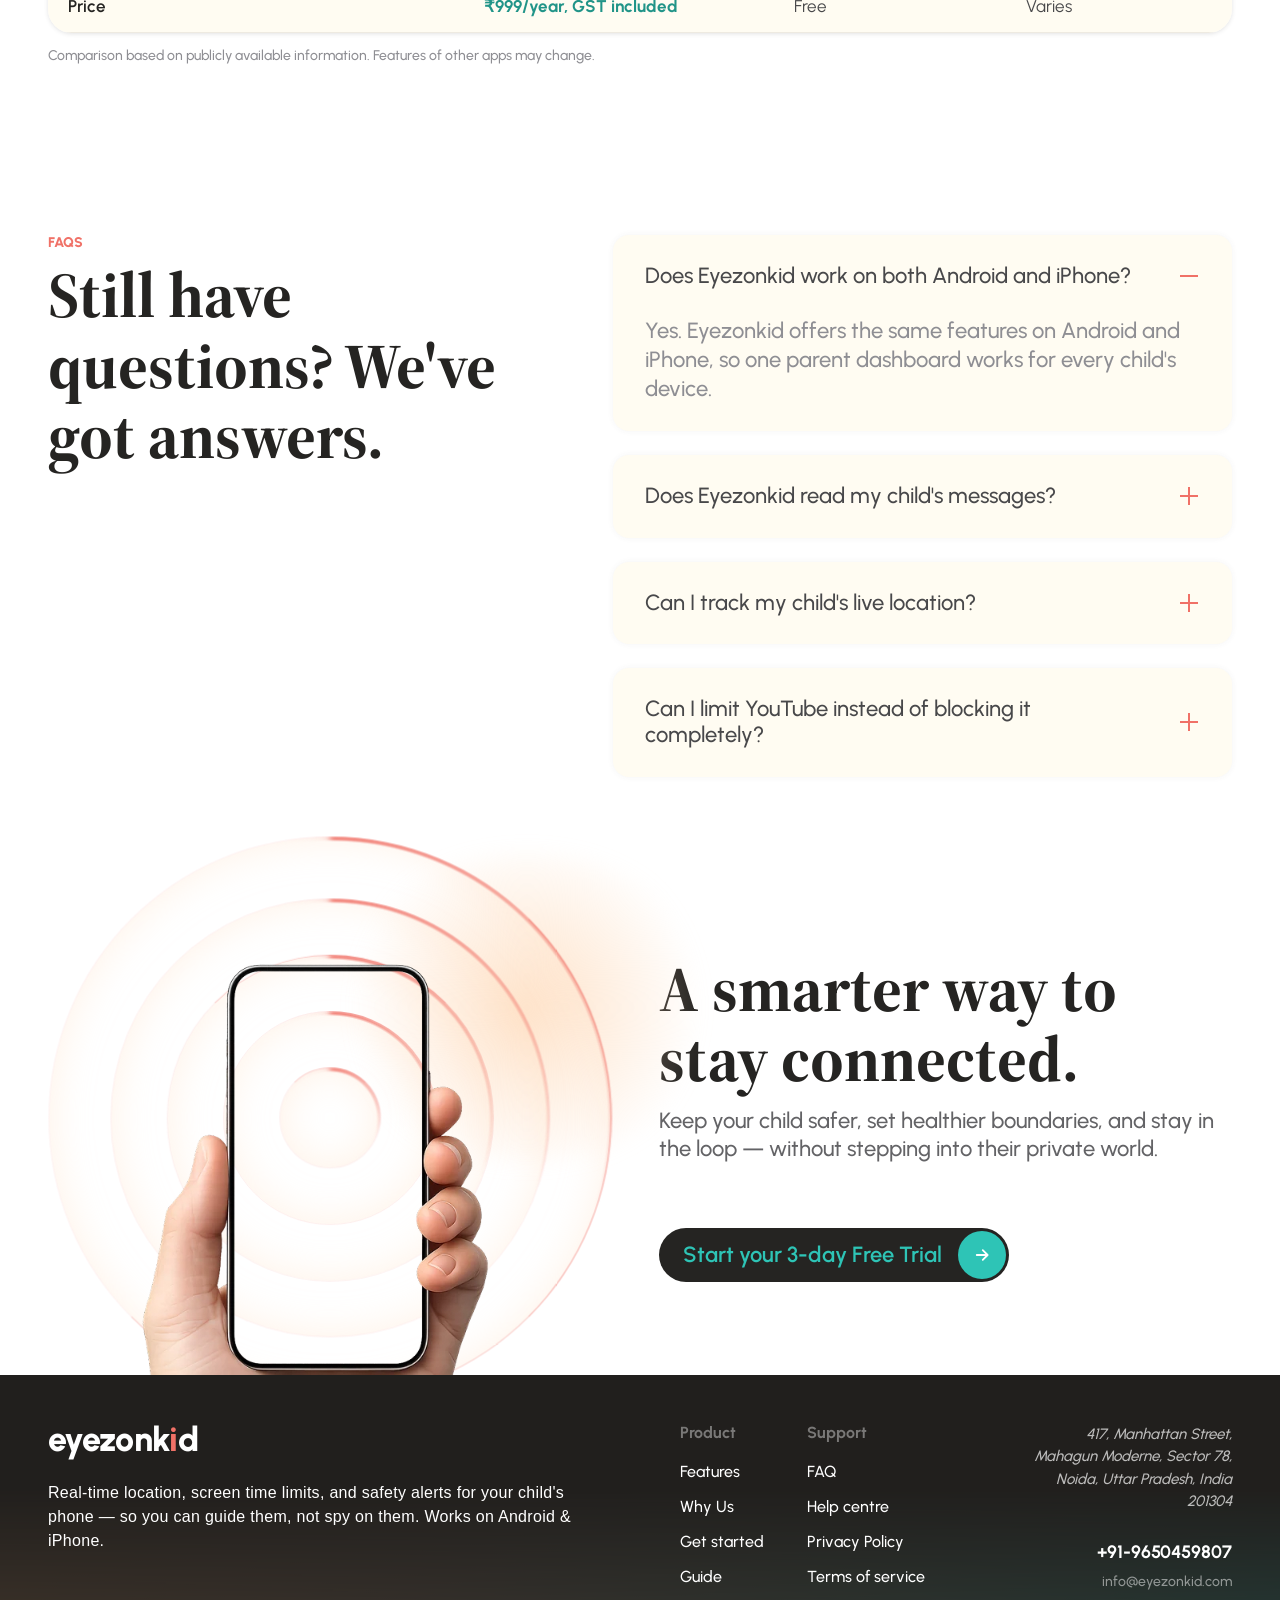
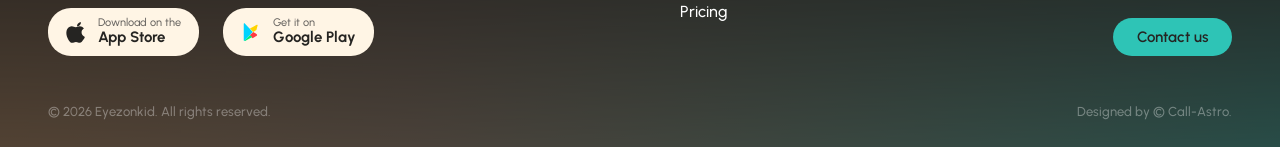
==== commit da8a4005: "UX audit fixes: sticky nav, hero spacing, white bg, FAQ/CTA layout, phone overlap, hovers" ====
--- a/index.html
+++ b/index.html
@@ -3794,5 +3794,150 @@
     }
     </style>
 
+<style id="ux-audit-fixes">
+/* ================================================================
+   UX AUDIT FIXES (designer review, Oct 2026)
+   ================================================================ */
+:root { --ezk-nav-h: 78px; }
+html { scroll-padding-top: calc(var(--ezk-nav-h) + 12px); }
+
+/* #3 Base background: solid white + soft brand gradient only at the top,
+      fading out after the hero / feature cards / phone previews */
+body { background: #FFFFFF; }
+body::before {
+    content: ""; position: absolute; z-index: -1; left: 0; right: 0; top: 0;
+    height: var(--ezk-top-grad-h, 2400px); pointer-events: none;
+    background: linear-gradient(120deg, var(--wmk-cream) 0%, var(--wmk-tan) 55%, var(--wmk-mint) 100%);
+    -webkit-mask: linear-gradient(180deg, #000 0%, #000 72%, transparent 100%);
+            mask: linear-gradient(180deg, #000 0%, #000 72%, transparent 100%);
+}
+body { position: relative; isolation: isolate; }
+
+/* #5 Sticky navigation: always pinned to the top while scrolling */
+.wmk-navbar {
+    position: sticky; top: 0; z-index: 60;
+    transition: padding .35s ease, background-color .35s ease, box-shadow .35s ease;
+}
+.wmk-navbar.is-stuck {
+    padding-top: 14px; padding-bottom: 14px;
+    background: rgba(255, 252, 245, .82);
+    -webkit-backdrop-filter: blur(14px) saturate(140%); backdrop-filter: blur(14px) saturate(140%);
+    /* paint the bar full-width even on screens wider than the 1440 container */
+    box-shadow: 0 0 0 100vmax rgba(255, 252, 245, .82), 0 1px 0 100vmax rgba(37, 36, 34, .07);
+    clip-path: inset(0 -100vmax -1px);
+}
+@media (max-width: 1024px) {
+    .wmk-navbar.is-stuck { padding-top: 12px; padding-bottom: 12px; }
+    /* mobile menu opens right under the pinned bar, wherever you are on the page */
+    .wmk-mobile-menu.is-open {
+        position: fixed; left: 0; right: 0; top: var(--ezk-nav-h); z-index: 59;
+        max-height: calc(100vh - var(--ezk-nav-h)); overflow-y: auto;
+        background: #FFFCF5; box-shadow: 0 16px 30px -18px rgba(37, 36, 34, .4);
+    }
+}
+
+/* Mobile nav fit (found while testing): the menu button was pushed off-screen on phones.
+   Under 600px the trial CTA shows only its arrow circle. */
+@media (max-width: 600px) {
+    .wmk-navbar { gap: 8px; }
+    .wmk-navbar .ezk-logo-img { height: 32px; }
+    .wmk-navbar .wmk-navbar__cta { padding: 2px; }
+    .wmk-navbar .wmk-navbar__cta-text { display: none; }
+    .wmk-navbar__burger { flex: 0 0 40px; }
+}
+
+/* #4 Nav CTA: no lift / no shadow on hover, only the fill transition */
+.wmk-navbar .wmk-navbar__cta:hover, .wmk-navbar .wmk-navbar__cta:focus-visible { transform: none; box-shadow: none; }
+.wmk-navbar .wmk-navbar__cta:hover::before, .wmk-navbar .wmk-navbar__cta:focus-visible::before { box-shadow: none; }
+
+@media (min-width: 1025px) {
+    /* H1 Hero: exactly 48px between the nav bar and the hero copy,
+          feature marquee stays pinned to the bottom of the hero */
+    .wmk-hero__left { justify-content: flex-start; }
+    .wmk-hero__text-wrap { flex: 1 1 auto; justify-content: space-between; padding-top: 48px; padding-bottom: 40px; gap: 40px; }
+}
+
+/* #2 "#1" badge pill: 31 x 25 */
+.wmk-badge__num { width: 31px; min-width: 31px; height: 25px; border-radius: 999px; padding: 0 3px; }
+
+/* #7 Hero phone: vertically centred in the visible area below the pinned nav */
+@media (min-width: 1101px) {
+    .ezk-scrolly__phone .wmk-hero__media {
+        top: var(--ezk-nav-h);
+        height: min(798px, calc(100vh - var(--ezk-nav-h)));
+        display: flex; align-items: center; justify-content: center;
+    }
+    .ezk-scrolly__phone .wmk-hero__media img { height: 100%; width: 100%; object-fit: contain; object-position: center; }
+}
+
+/* #6 "Download App" secondary CTA hover: teal fill sweeps in, text turns white, no lift */
+.wmk-btn-secondary { position: relative; isolation: isolate; overflow: hidden; transition: color .45s ease, border-color .45s ease; }
+.wmk-btn-secondary::before {
+    content: ""; position: absolute; inset: 0; z-index: -1; border-radius: inherit; background: #2EC4B6;
+    transform: scaleX(0); transform-origin: left center; transition: transform .55s cubic-bezier(.65, 0, .35, 1);
+}
+.wmk-btn-secondary:hover, .wmk-btn-secondary:focus-visible { background: transparent; transform: none; }
+.wmk-btn-secondary:hover::before, .wmk-btn-secondary:focus-visible::before { transform: scaleX(1); }
+.wmk-btn-secondary__text, .wmk-btn-secondary svg { transition: color .45s ease; }
+.wmk-btn-secondary:hover .wmk-btn-secondary__text, .wmk-btn-secondary:hover svg,
+.wmk-btn-secondary:focus-visible .wmk-btn-secondary__text, .wmk-btn-secondary:focus-visible svg { color: #FFFFFF; }
+
+/* Animation smoothness (cards 4 & 5): GPU-composited, one shared easing */
+.wmk-dont-do__card--4 .wmk-dont-do__media img {
+    will-change: transform; backface-visibility: hidden;
+    transition: transform .9s cubic-bezier(.22, 1, .36, 1);
+}
+.wmk-dont-do .wmk-dont-do__card--5::after {
+    will-change: transform, opacity; backface-visibility: hidden;
+    transition: transform 1.8s cubic-bezier(.22, 1, .36, 1), opacity 1.8s ease;
+}
+
+/* #8 "Why families switch": the chat phone scales with its column so it never
+      runs under the right-hand cards (was overlapping on 1280–1360px laptops) */
+@media (min-width: 1201px) {
+    .wmk-switch .wmk-switch__card--1 { container-type: inline-size; }
+    .wmk-switch .wmk-switch__card--1 .wmk-switch__media { left: 28cqi; width: 80cqi; }
+    .wmk-switch .wmk-switch__card--1::before { left: 35cqi; width: 65cqi; height: 65cqi; }
+}
+
+/* #9 FAQ: header on the left, accordion on the right (all desktop widths) */
+@media (min-width: 1101px) {
+    .wmk-faq { flex-wrap: nowrap; gap: 48px; }
+    .wmk-faq__intro { flex: 0 1 550px; min-width: 0; position: sticky; top: calc(var(--ezk-nav-h) + 24px); }
+    .wmk-faq__list { flex: 0 1 658px; min-width: 0; }
+}
+
+/* #10 Final CTA: copy sits beside the hand illustration on all desktop widths */
+@media (min-width: 1101px) {
+    .wmk-cta { flex-wrap: nowrap; gap: 48px; }
+    .wmk-cta__media { flex: 0 1 563px; min-width: 0; }
+    .wmk-cta__content { flex: 1 1 480px; min-width: 0; }
+}
+</style>
+<script>
+(function () {
+    var nav = document.querySelector('.wmk-navbar');
+    if (!nav) return;
+    var root = document.documentElement;
+    function onScroll() { nav.classList.toggle('is-stuck', window.scrollY > 8); }
+    function measure() {
+        // real height of the pinned bar (used by the sticky hero phone + anchor offsets)
+        var stuck = nav.classList.contains('is-stuck'), tr = nav.style.transition;
+        nav.style.transition = 'none';               // read the final pinned height, not a mid-transition one
+        nav.classList.add('is-stuck');
+        root.style.setProperty('--ezk-nav-h', nav.offsetHeight + 'px');
+        if (!stuck) nav.classList.remove('is-stuck');
+        void nav.offsetHeight; nav.style.transition = tr;
+        // top gradient fades out right after the feature cards + phone previews
+        var end = document.querySelector('.ezk-scrolly') || document.getElementById('features');
+        if (end) root.style.setProperty('--ezk-top-grad-h', Math.round(end.getBoundingClientRect().bottom + window.scrollY + 200) + 'px');
+    }
+    onScroll(); measure();
+    window.addEventListener('scroll', onScroll, { passive: true });
+    window.addEventListener('resize', measure);
+    window.addEventListener('load', measure);
+})();
+</script>
+
 </body>
 </html>
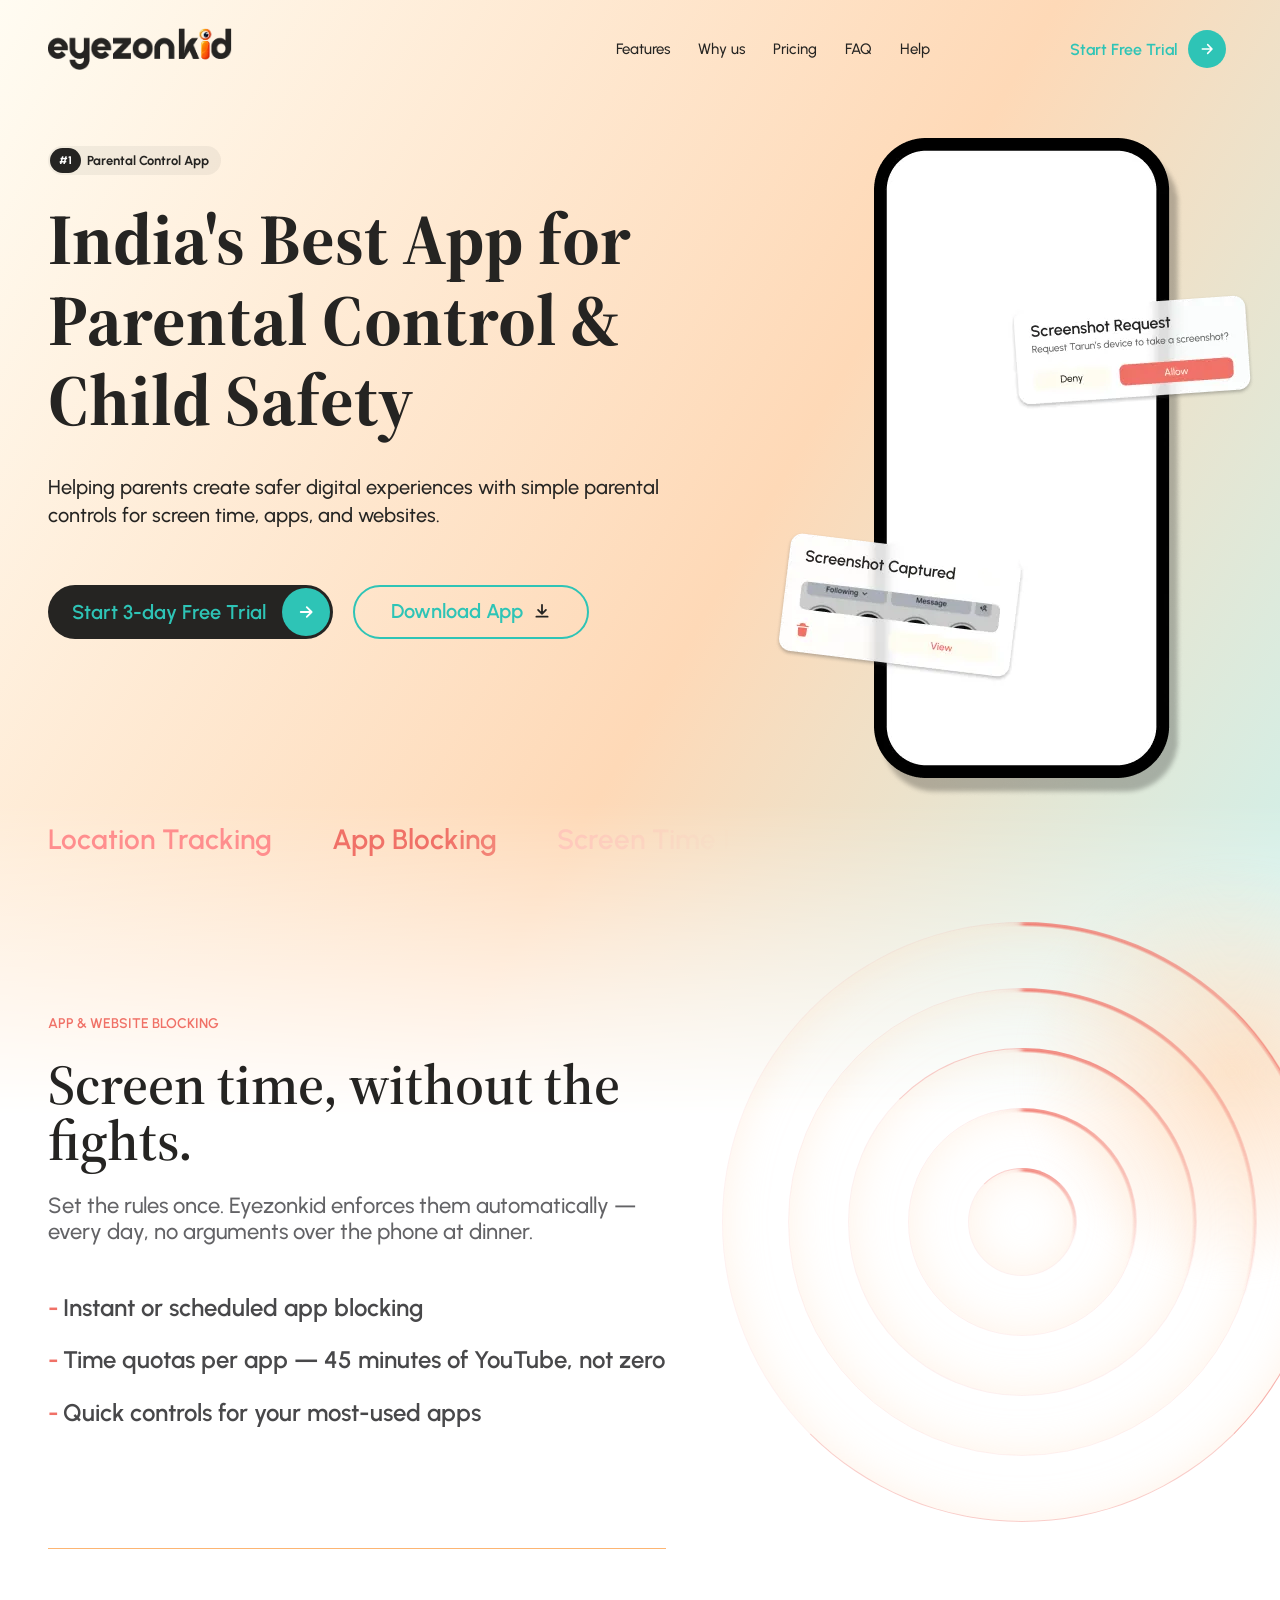
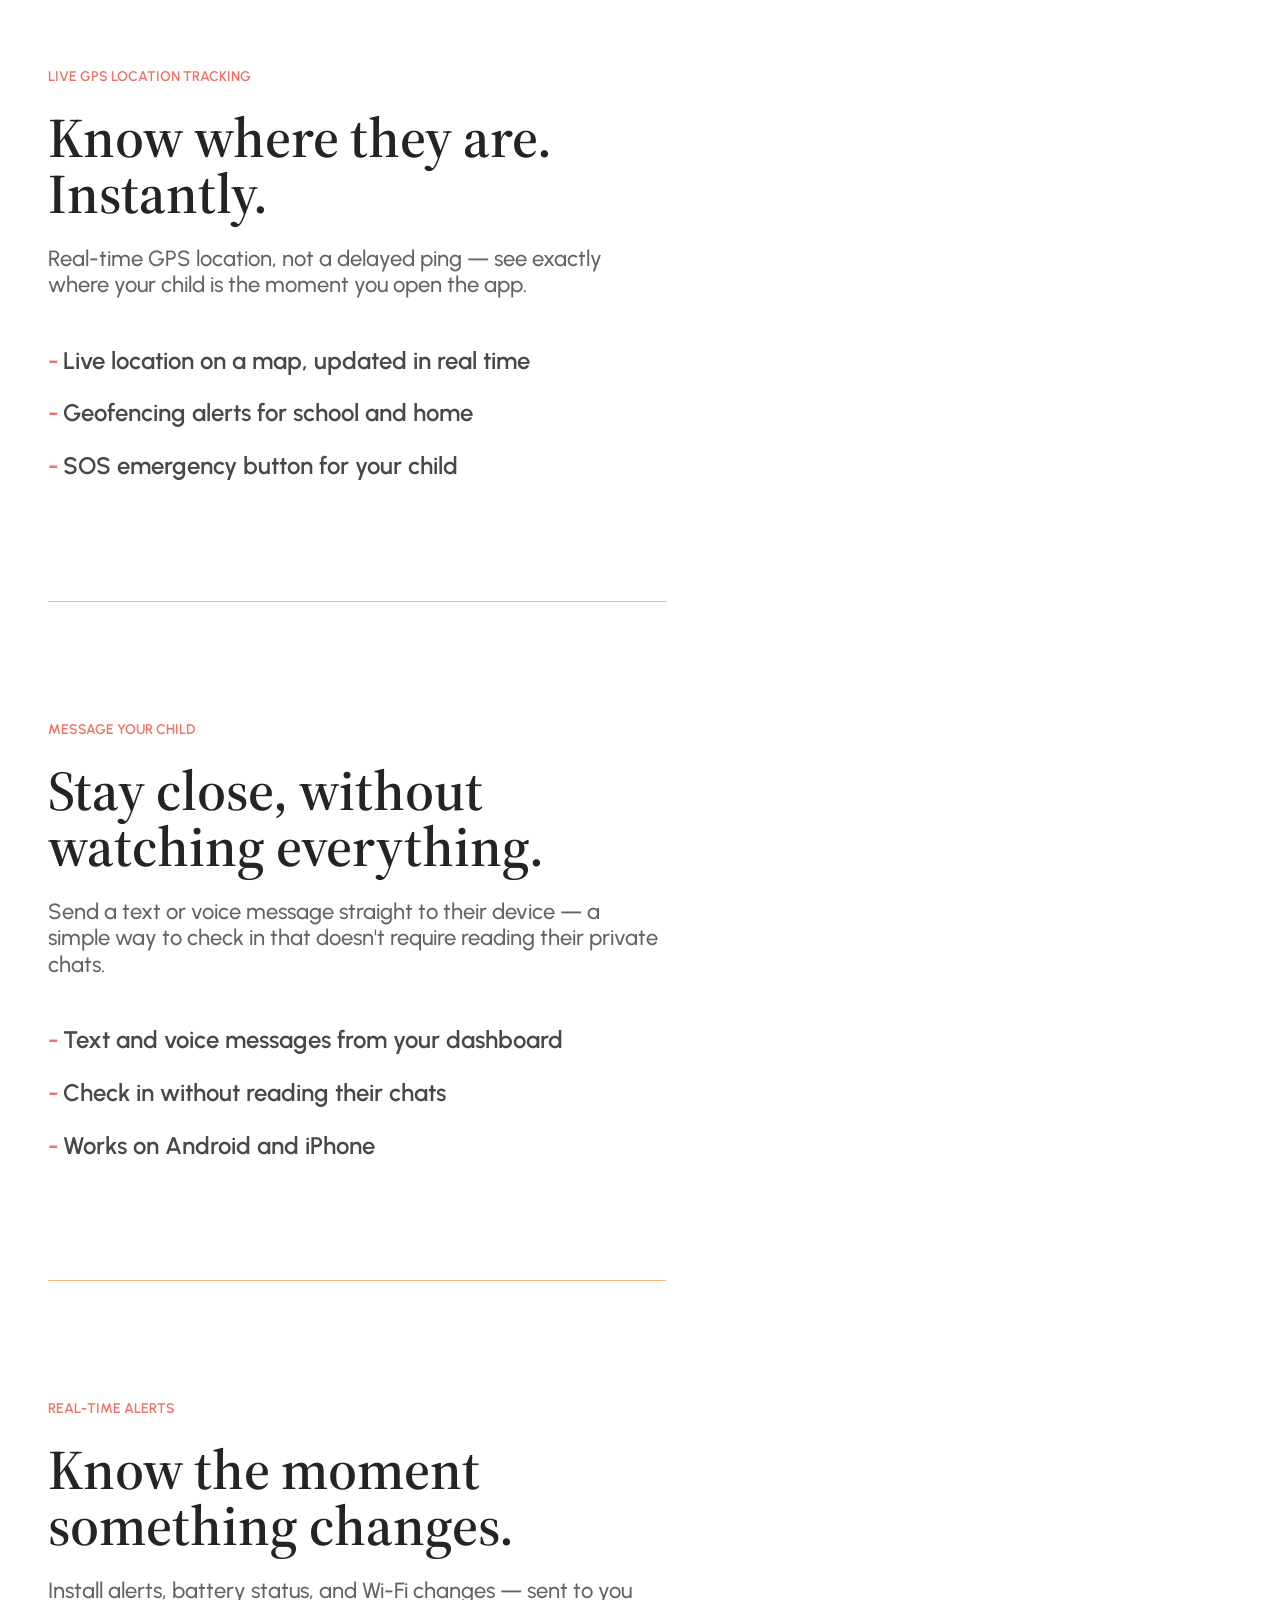
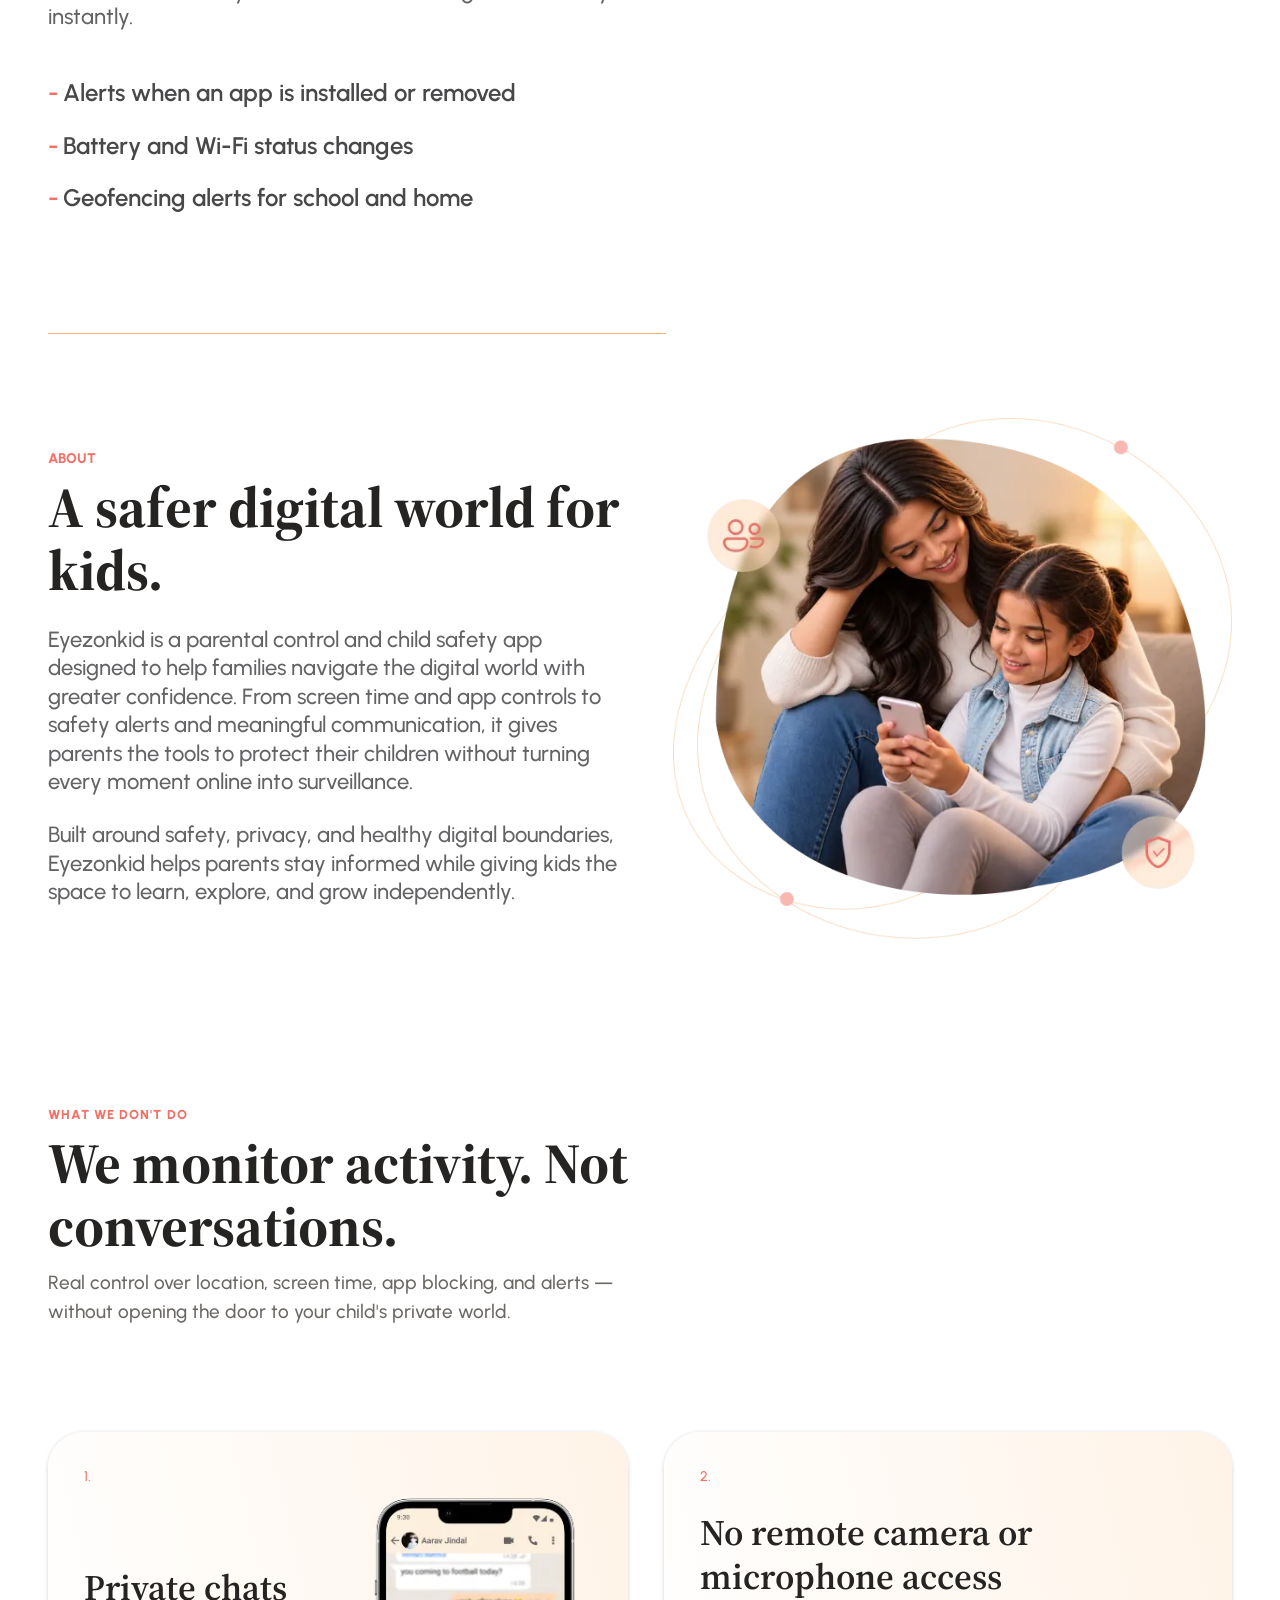
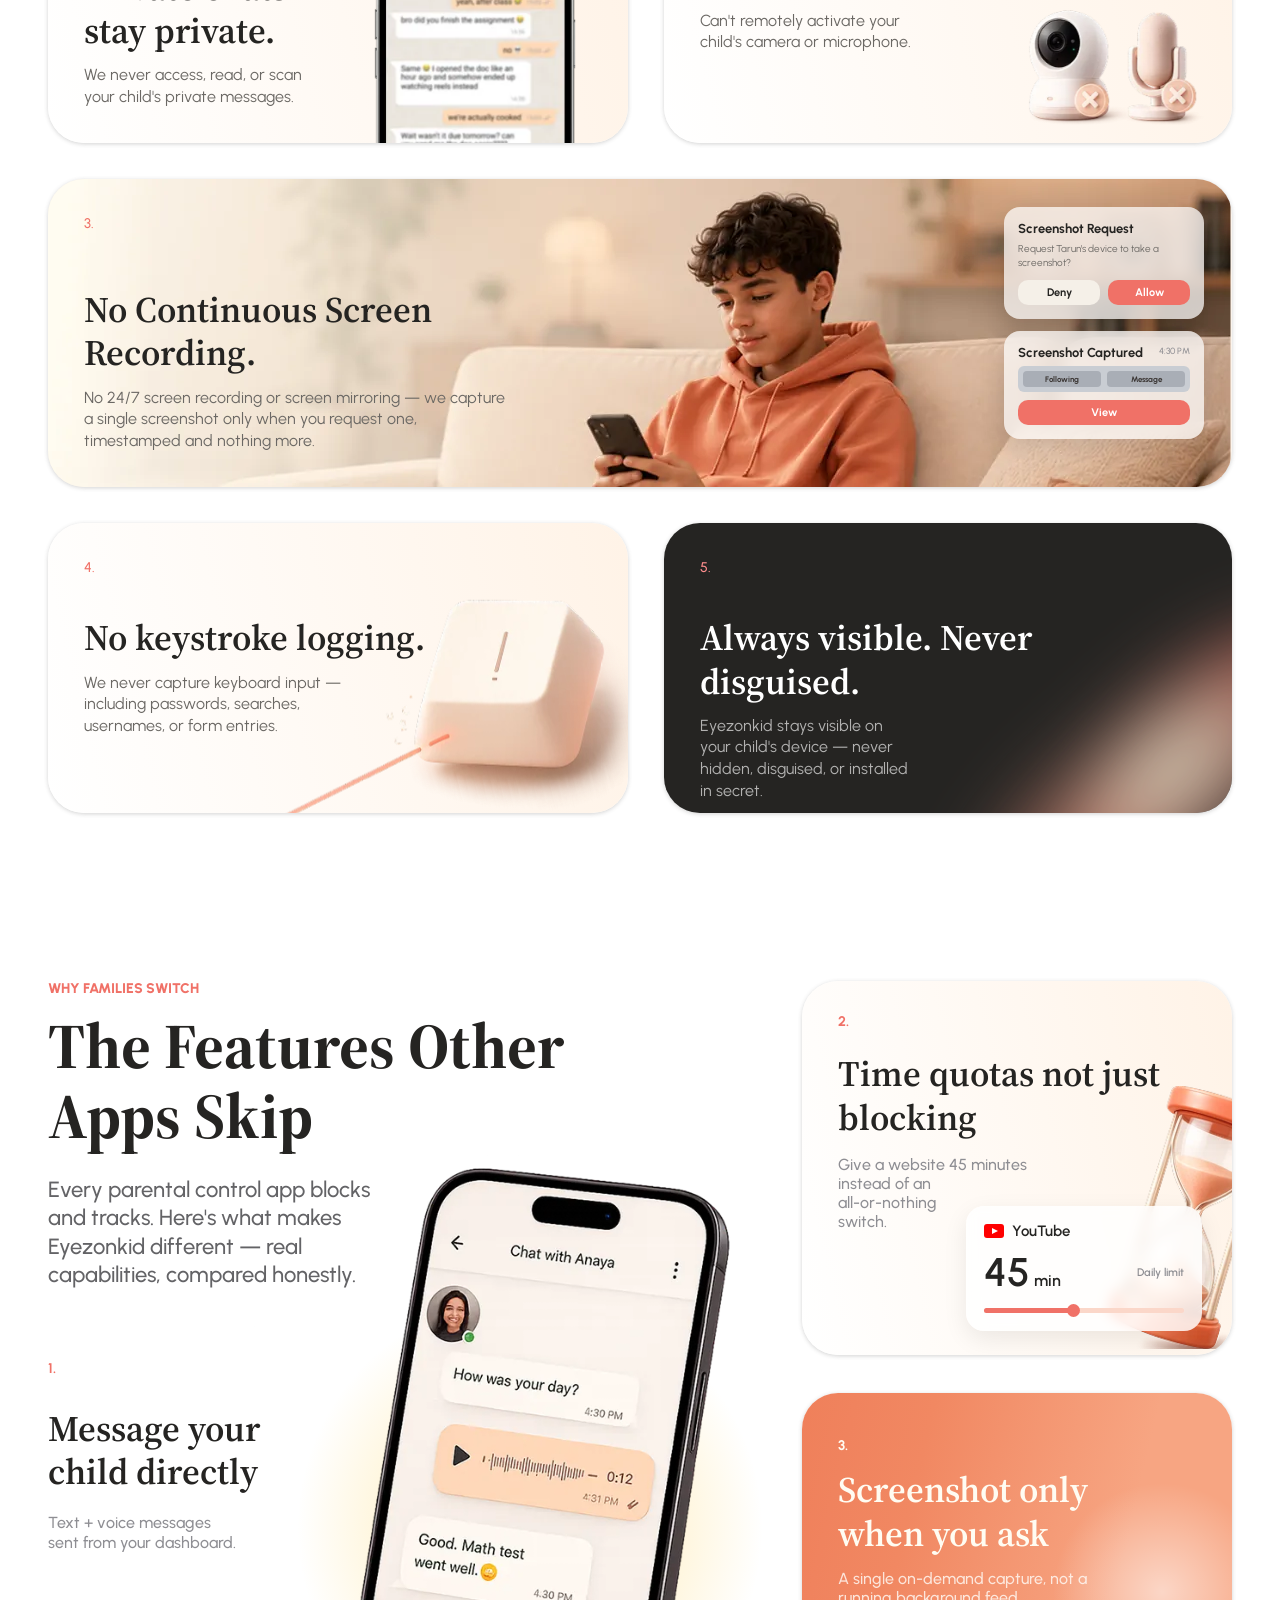
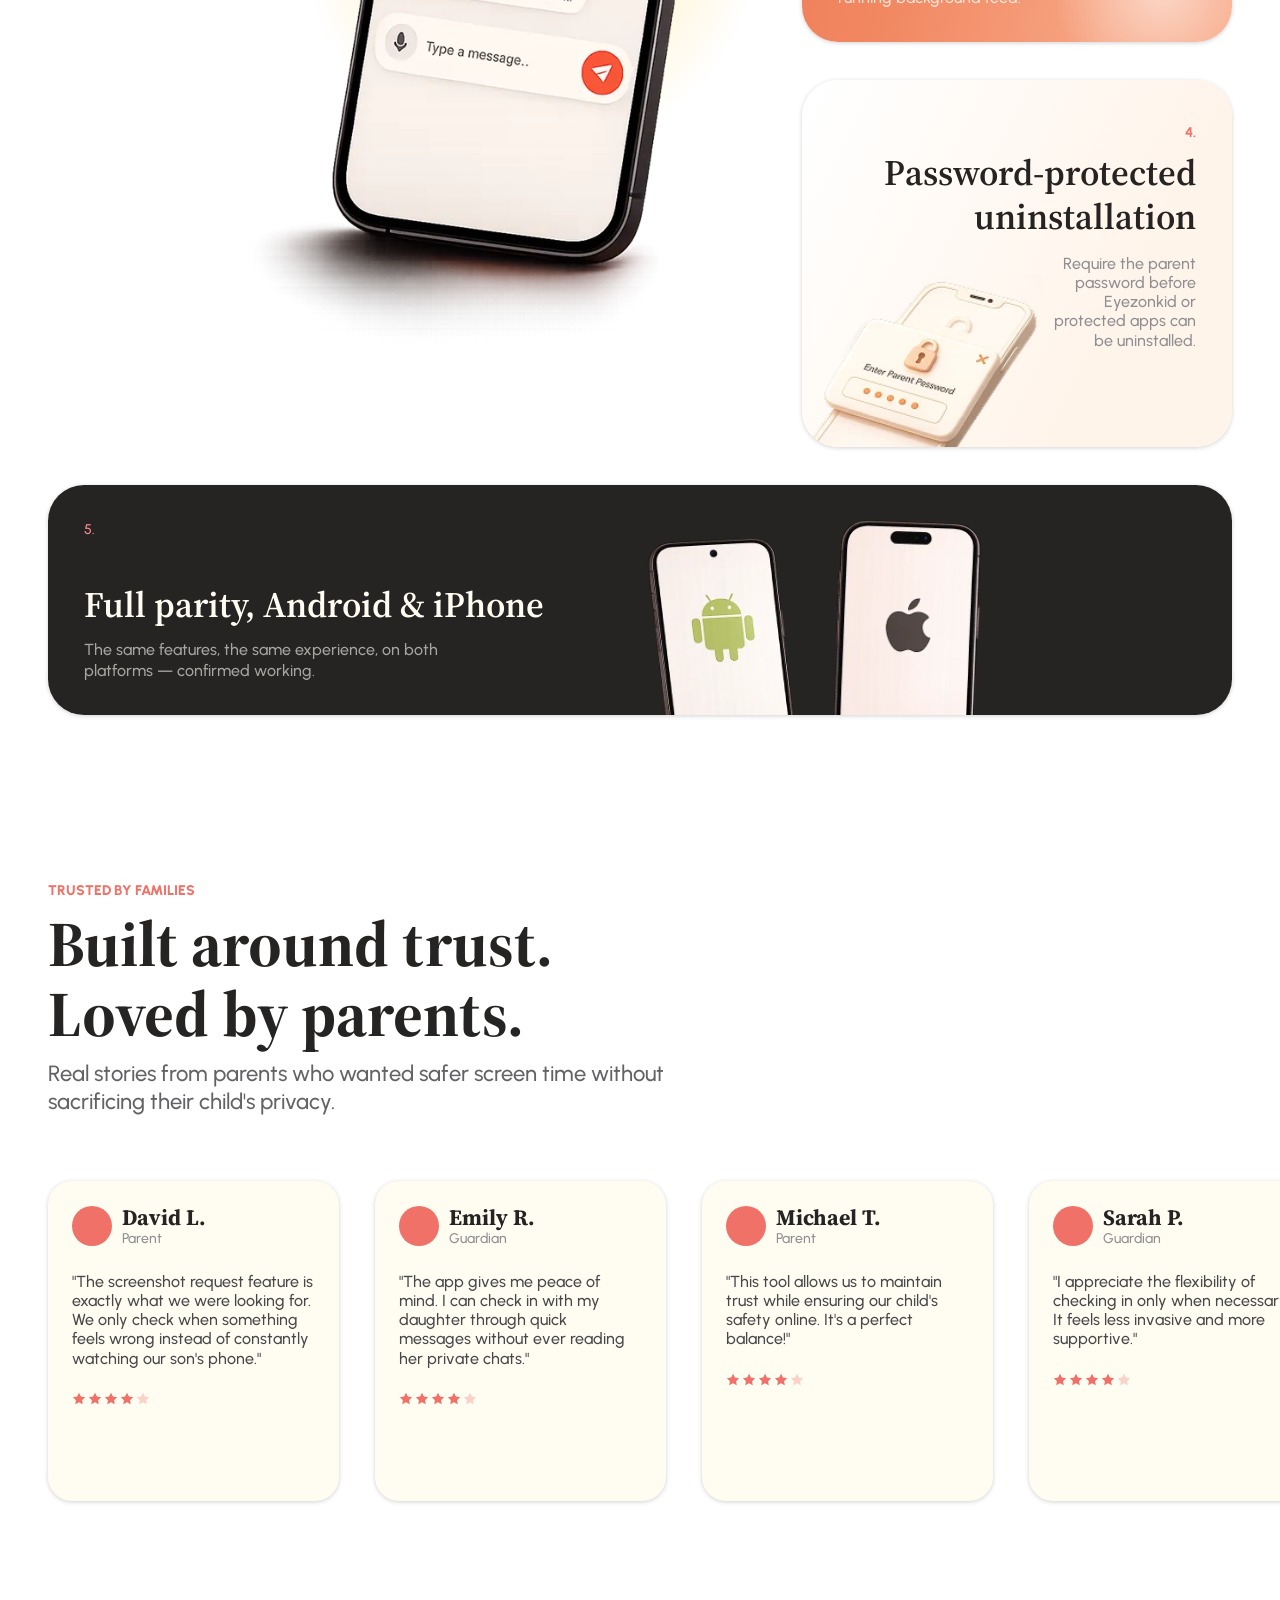
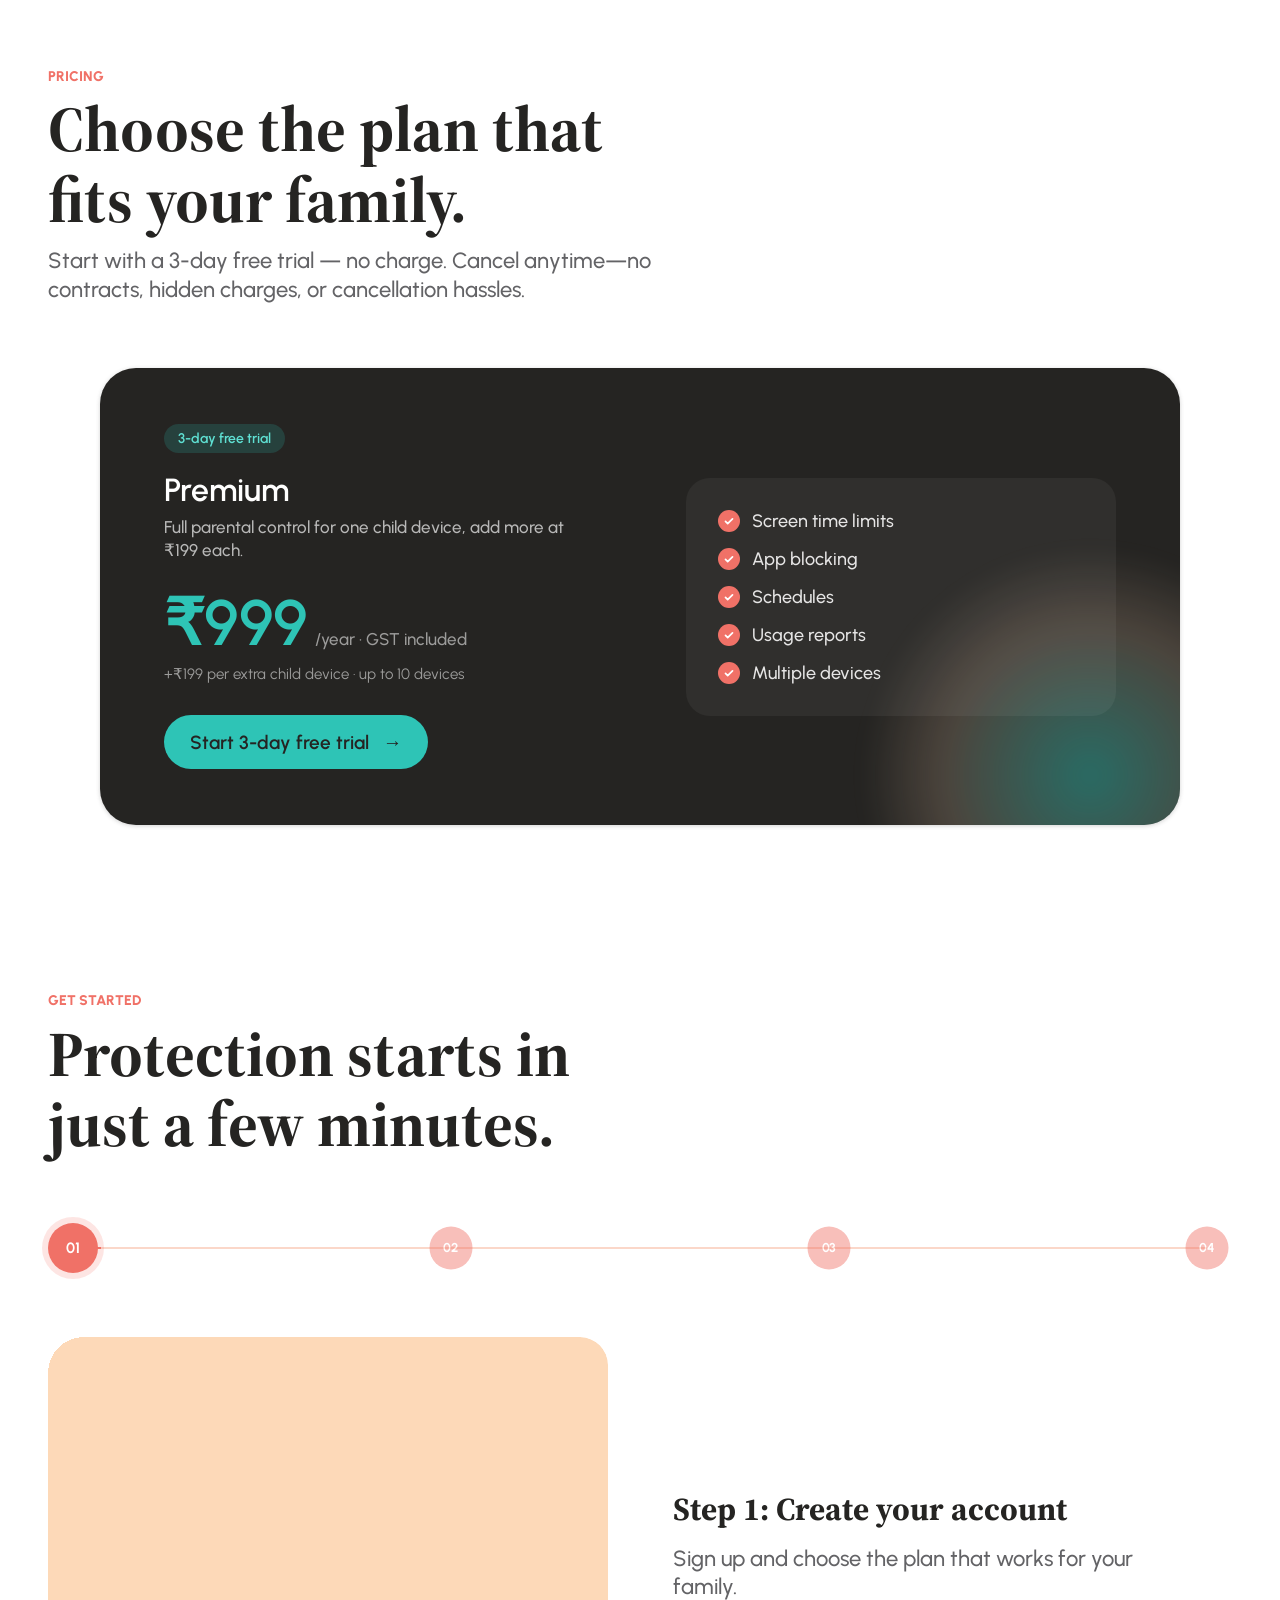
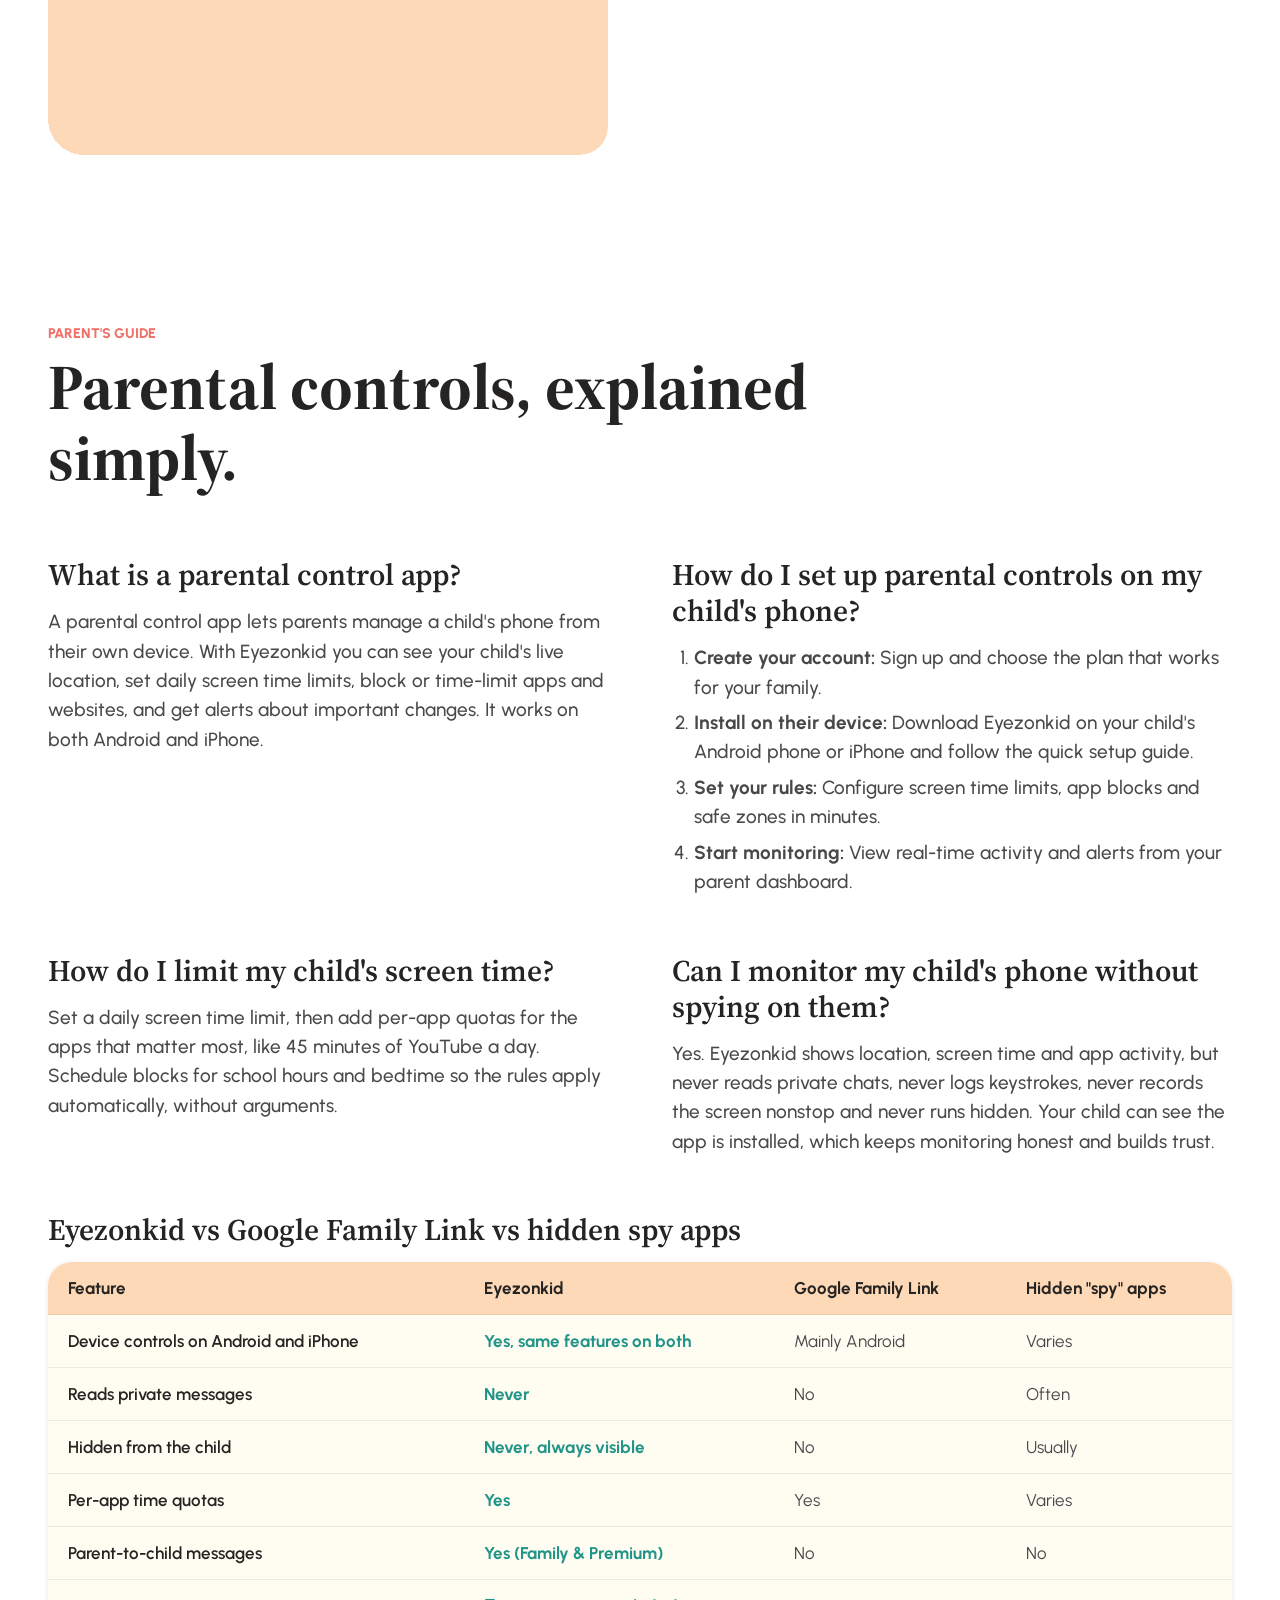
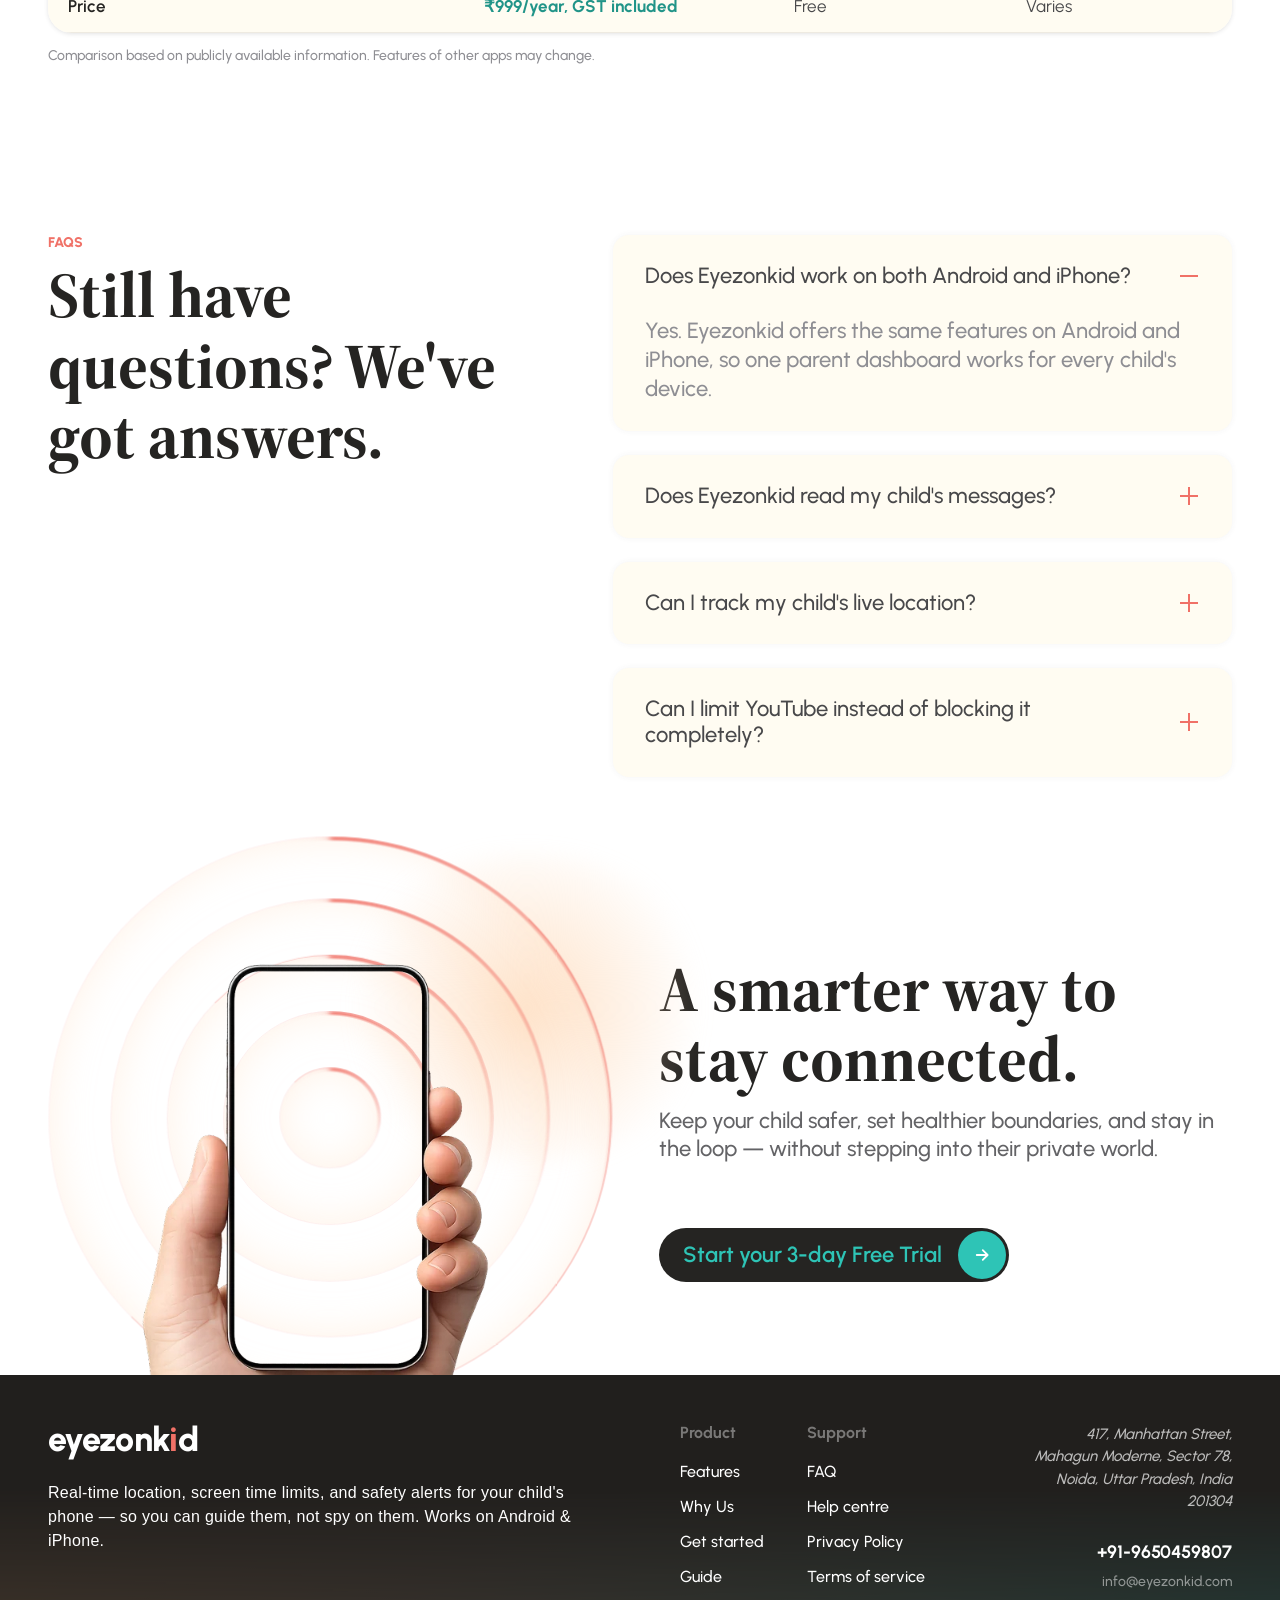
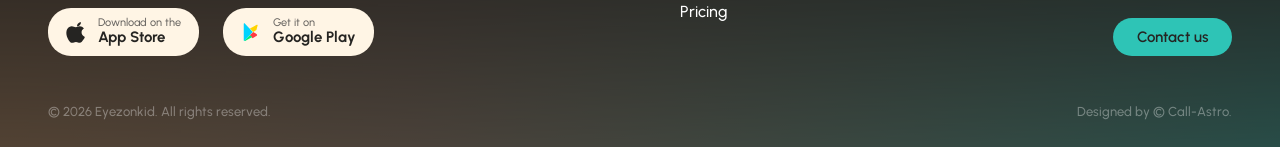
==== commit ea6d9f84: "Match Figma export: top gradient ends after hero, hero title line breaks" ====
--- a/index.html
+++ b/index.html
@@ -3857,6 +3857,9 @@
     .wmk-hero__text-wrap { flex: 1 1 auto; justify-content: space-between; padding-top: 48px; padding-bottom: 40px; gap: 40px; }
 }
 
+/* Hero title wraps like the Figma export: "...Parental Control &" / "Child Safety" */
+@media (min-width: 1025px) { .wmk-hero .wmk-hero__title { width: auto; max-width: 9.9em; } }
+
 /* #2 "#1" badge pill: 31 x 25 */
 .wmk-badge__num { width: 31px; min-width: 31px; height: 25px; border-radius: 999px; padding: 0 3px; }
 
@@ -3929,8 +3932,9 @@
         if (!stuck) nav.classList.remove('is-stuck');
         void nav.offsetHeight; nav.style.transition = tr;
         // top gradient fades out right after the feature cards + phone previews
-        var end = document.querySelector('.ezk-scrolly') || document.getElementById('features');
-        if (end) root.style.setProperty('--ezk-top-grad-h', Math.round(end.getBoundingClientRect().bottom + window.scrollY + 200) + 'px');
+        // as in the Figma export: the gradient fades out right after the hero (feature cards + phone preview)
+        var end = document.querySelector('.wmk-hero');
+        if (end) root.style.setProperty('--ezk-top-grad-h', Math.round(end.getBoundingClientRect().bottom + window.scrollY + 220) + 'px');
     }
     onScroll(); measure();
     window.addEventListener('scroll', onScroll, { passive: true });
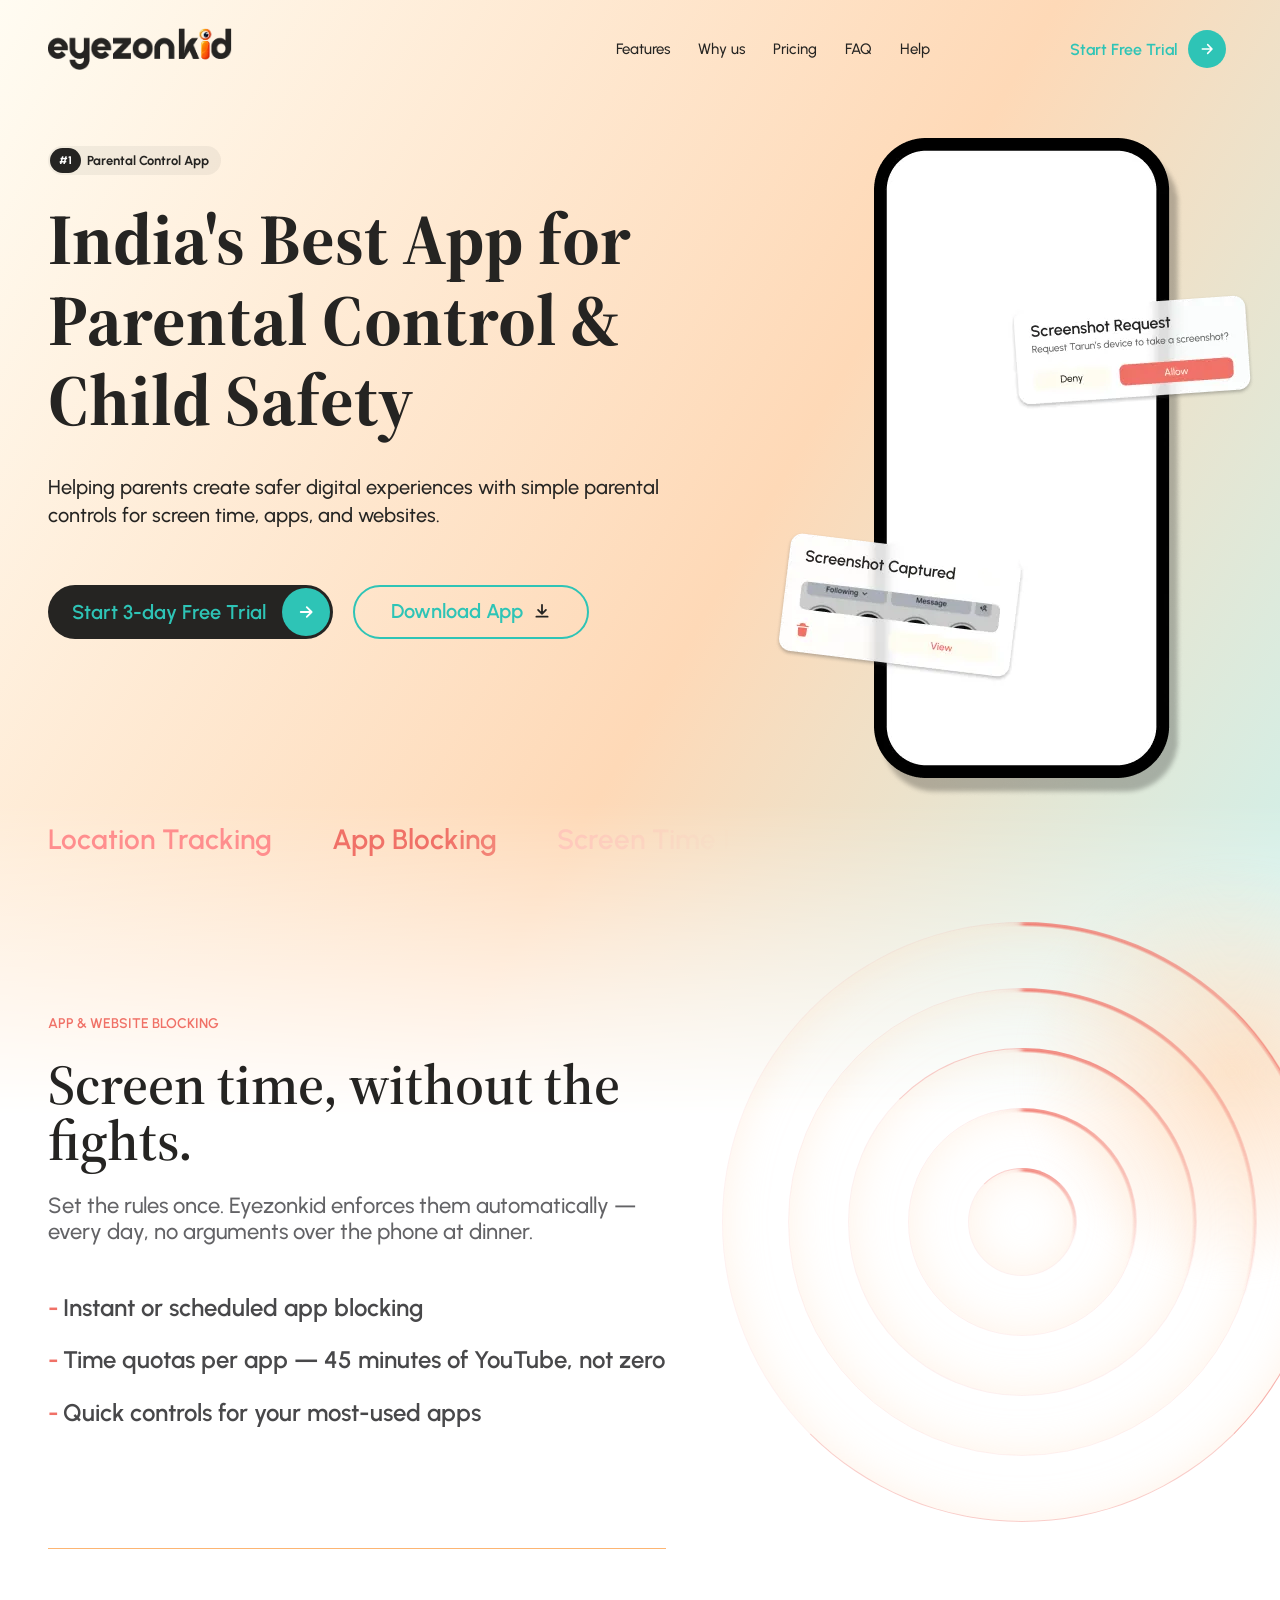
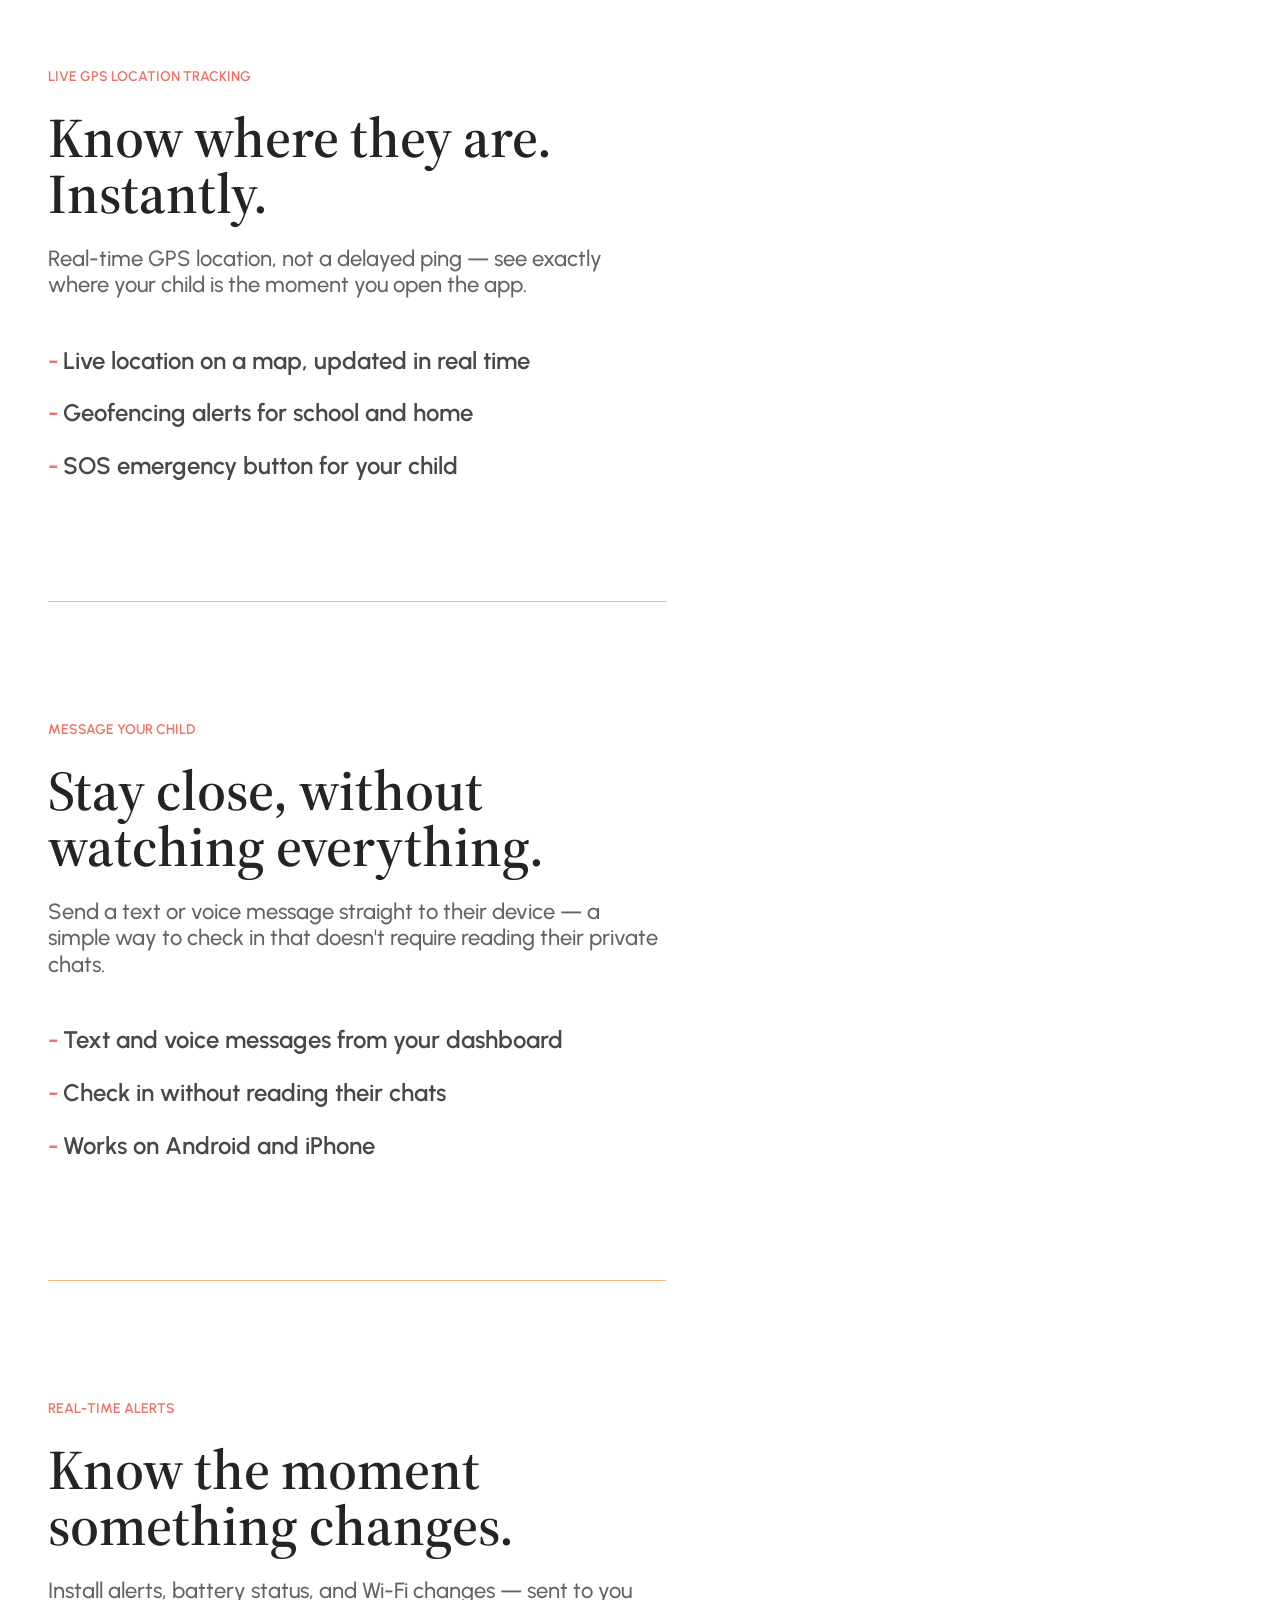
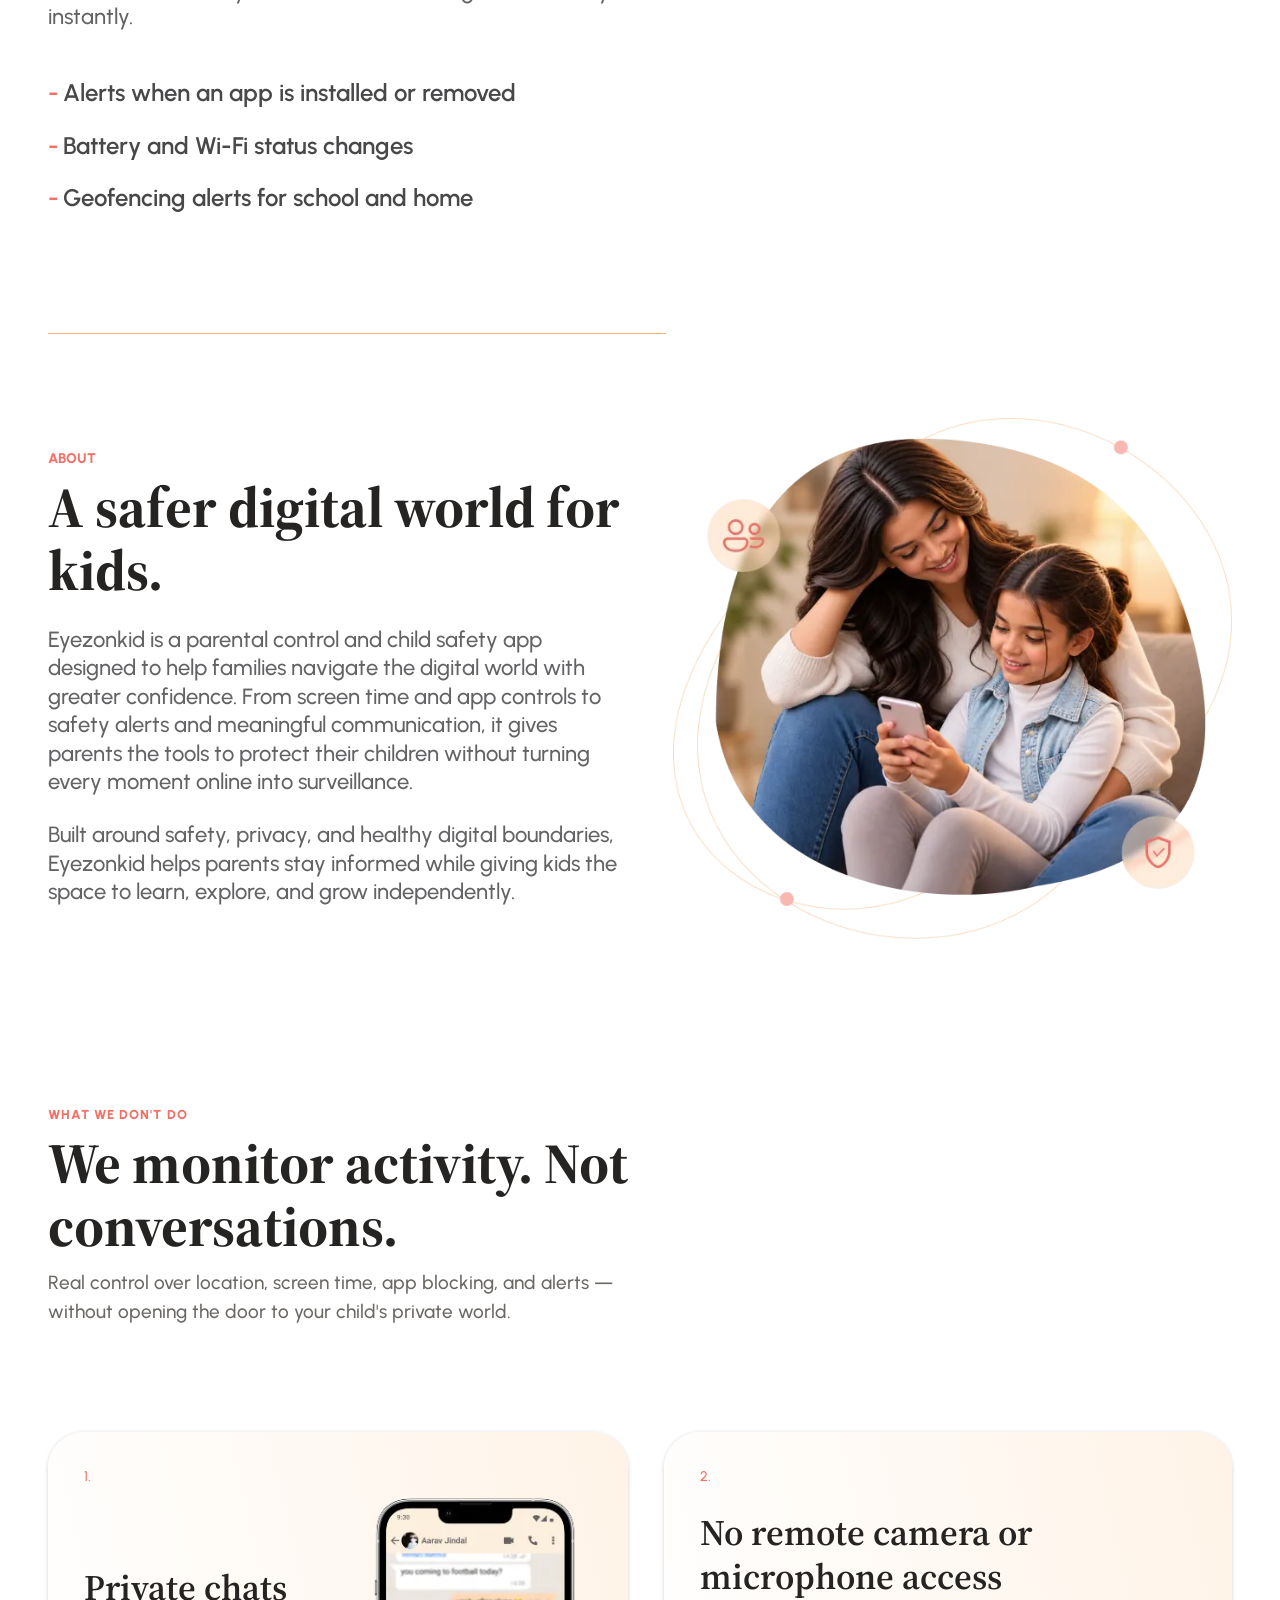
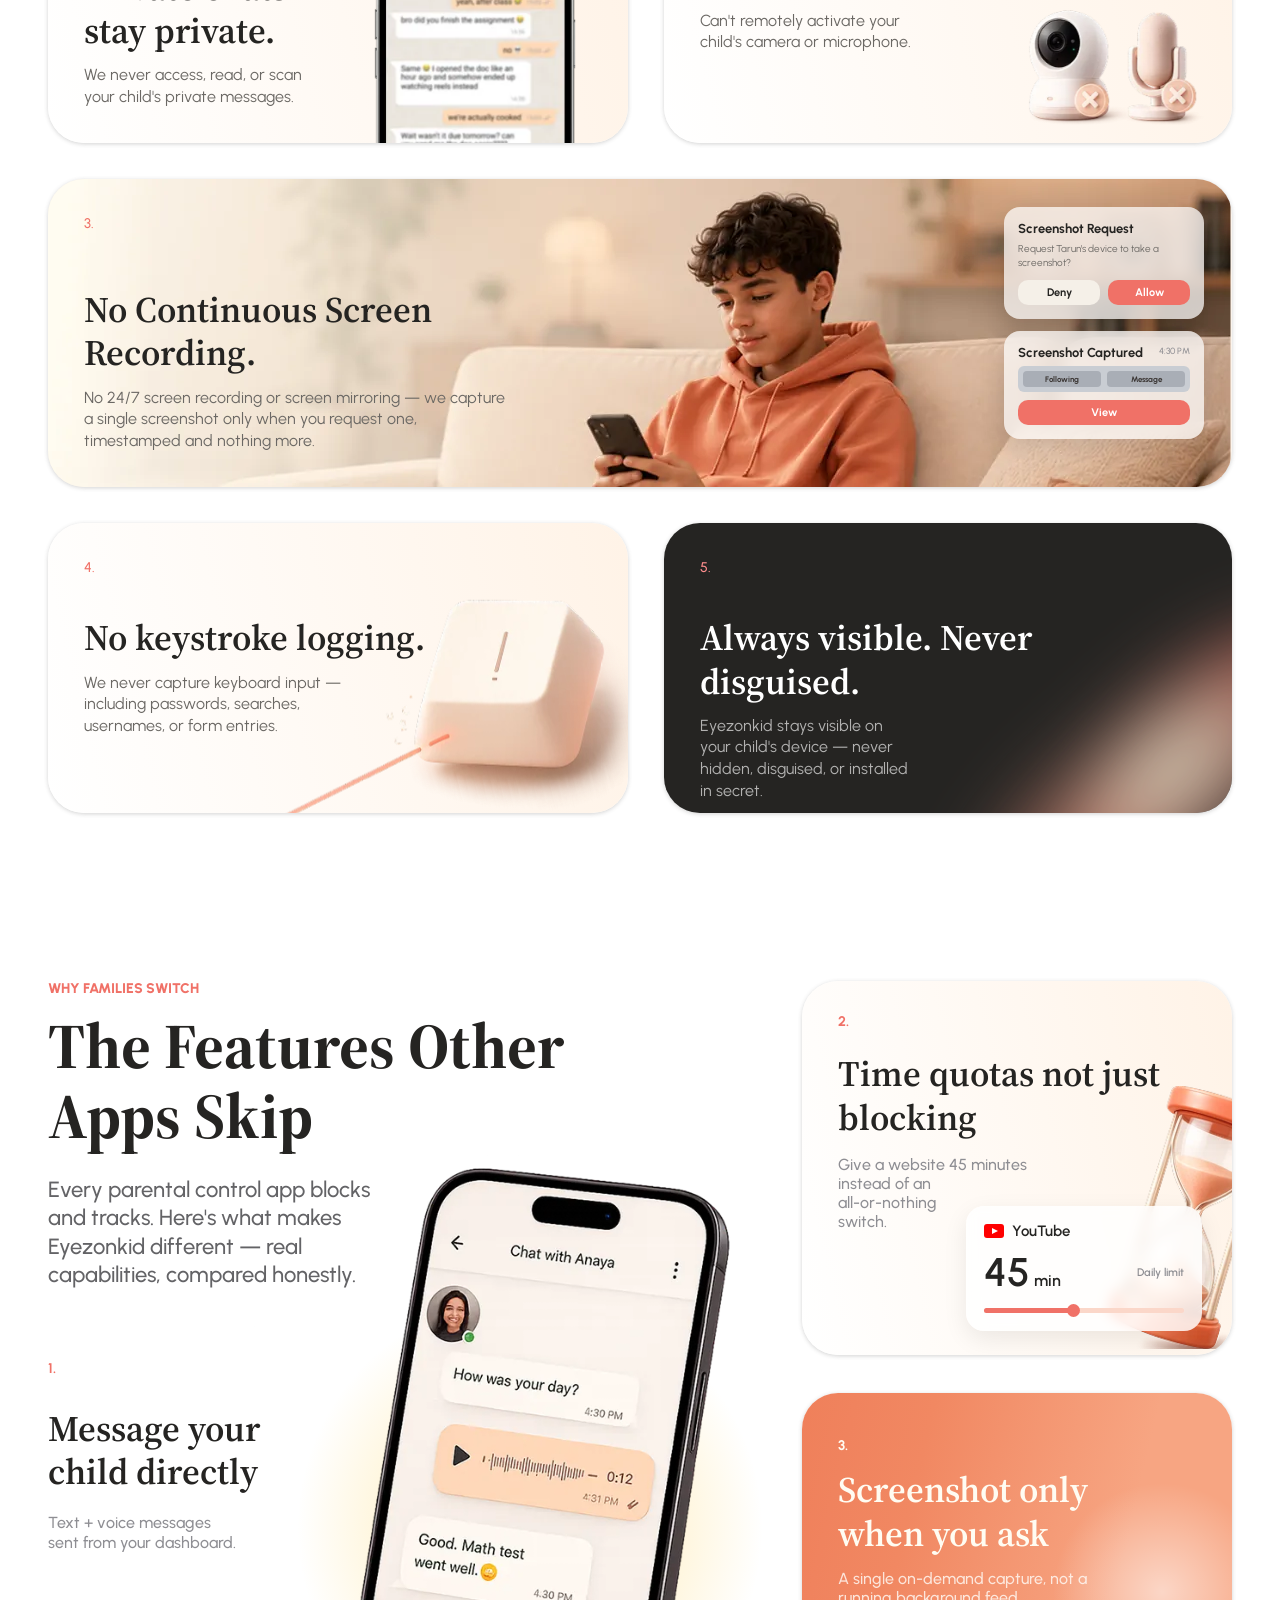
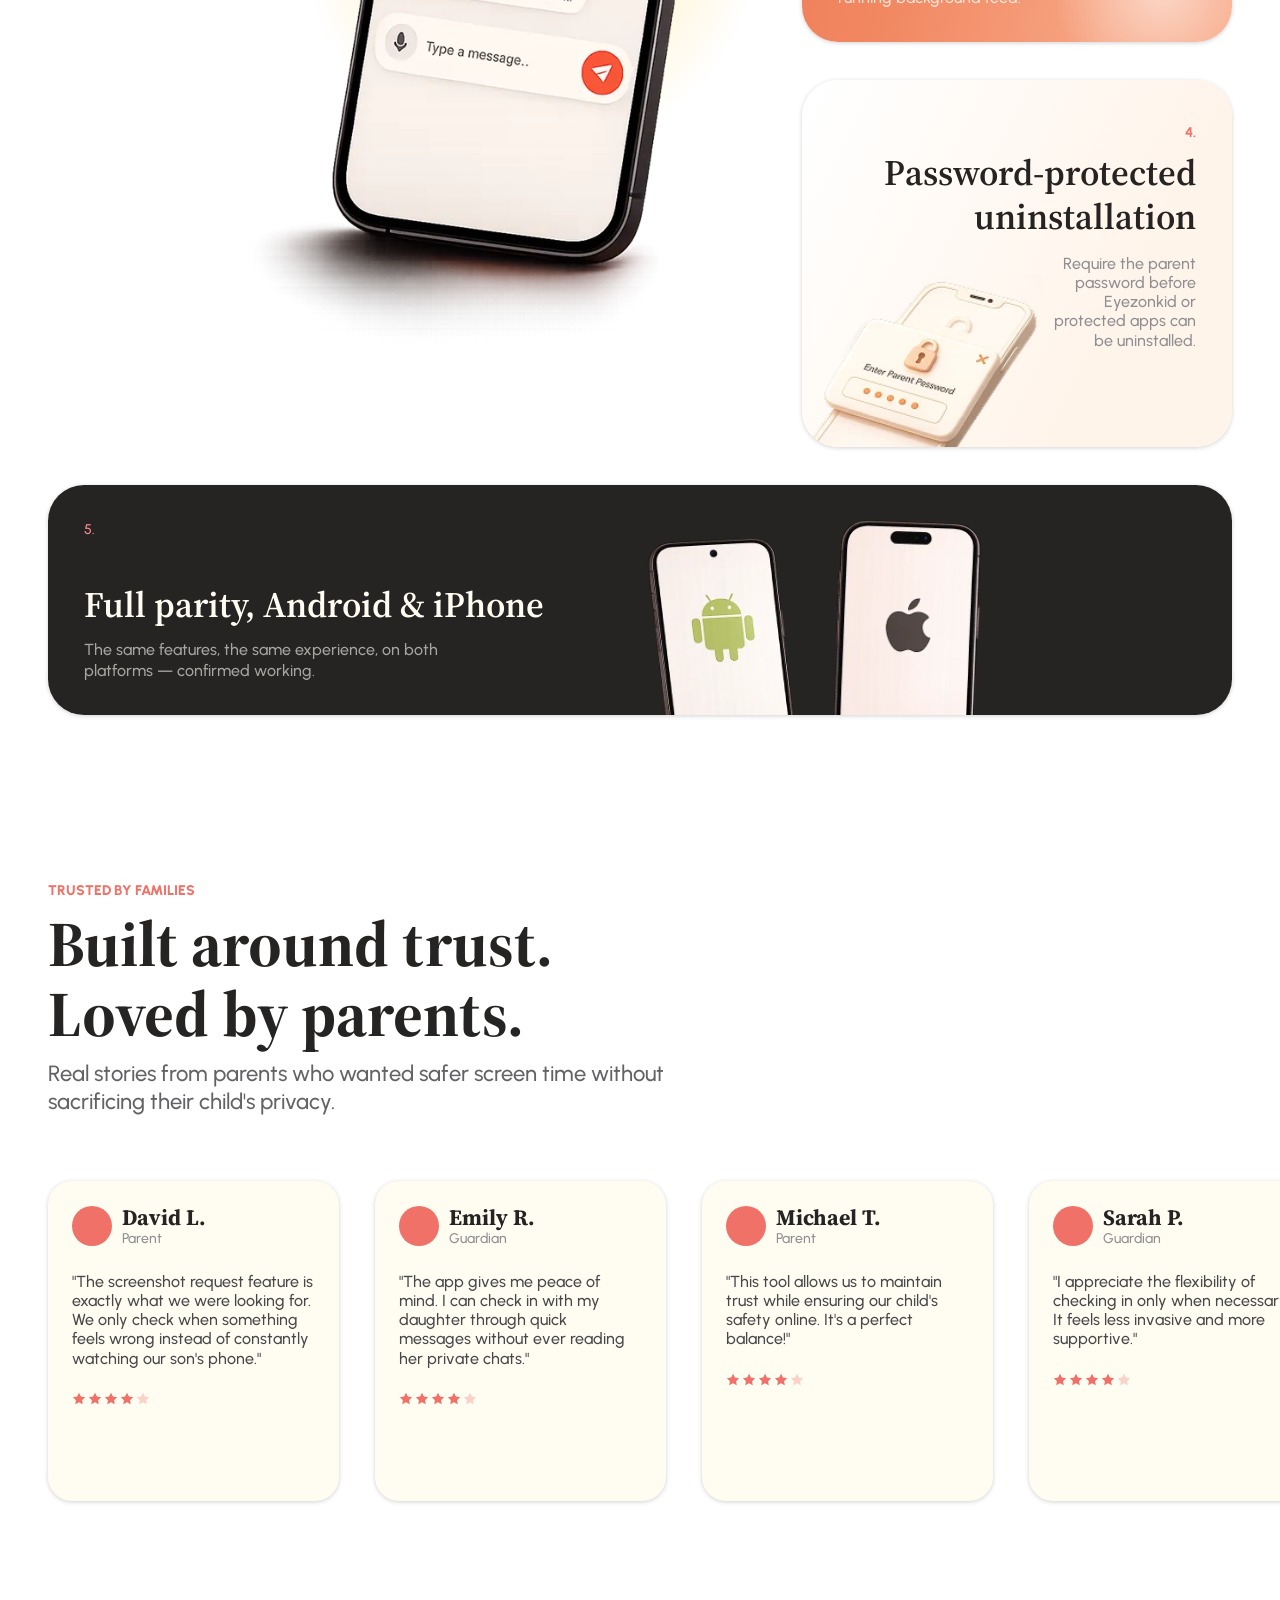
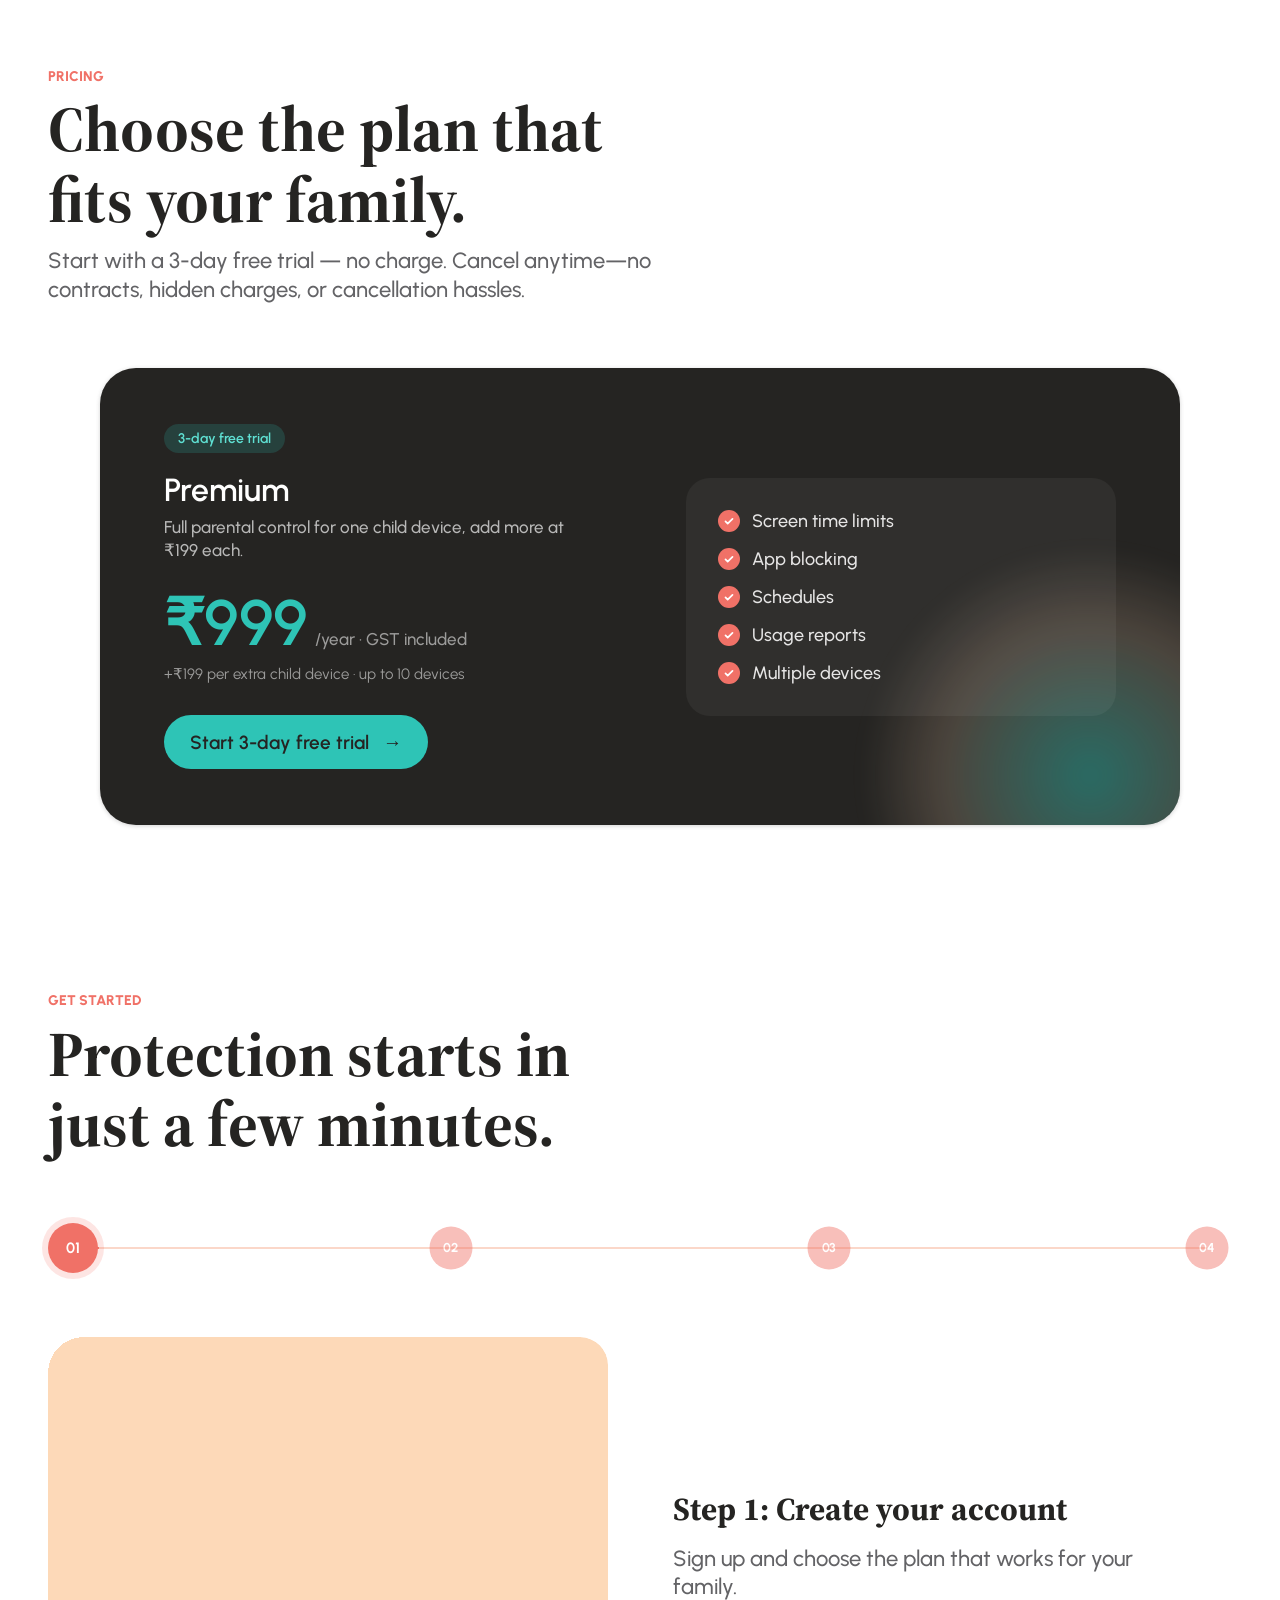
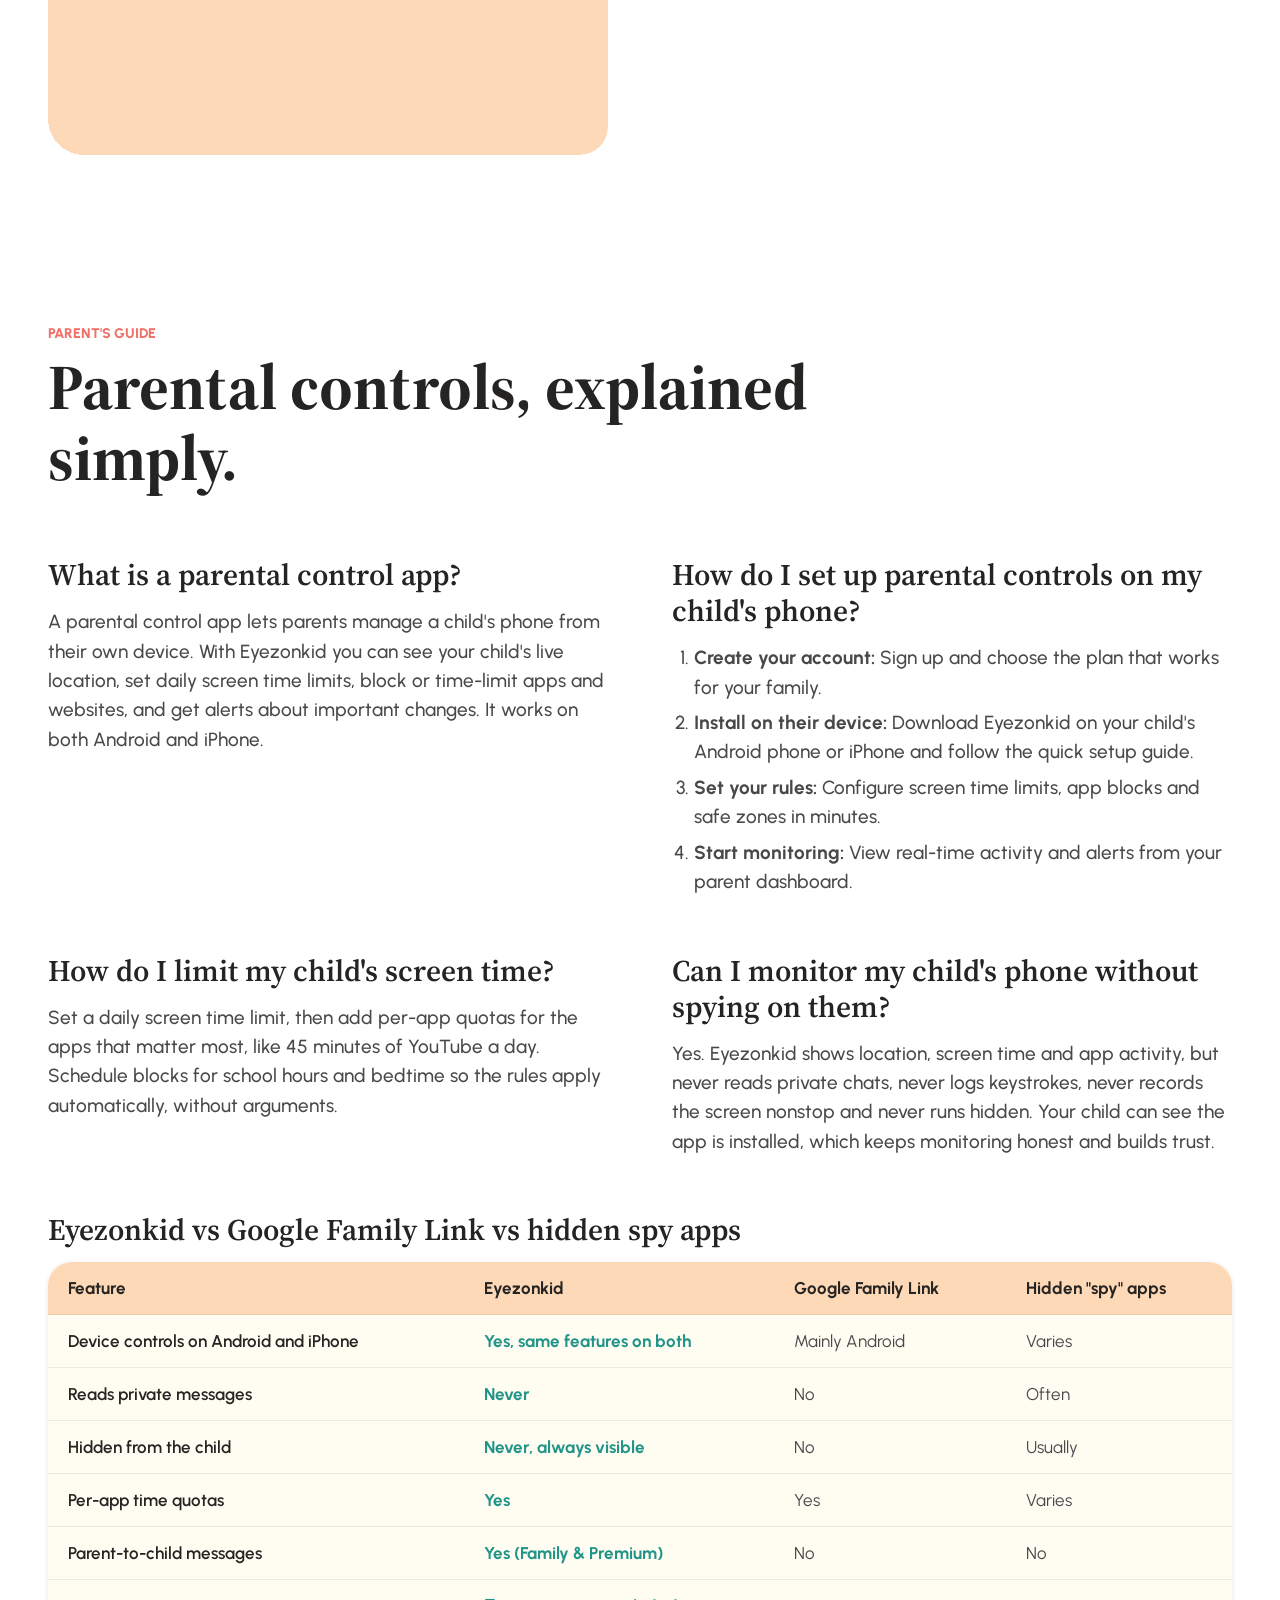
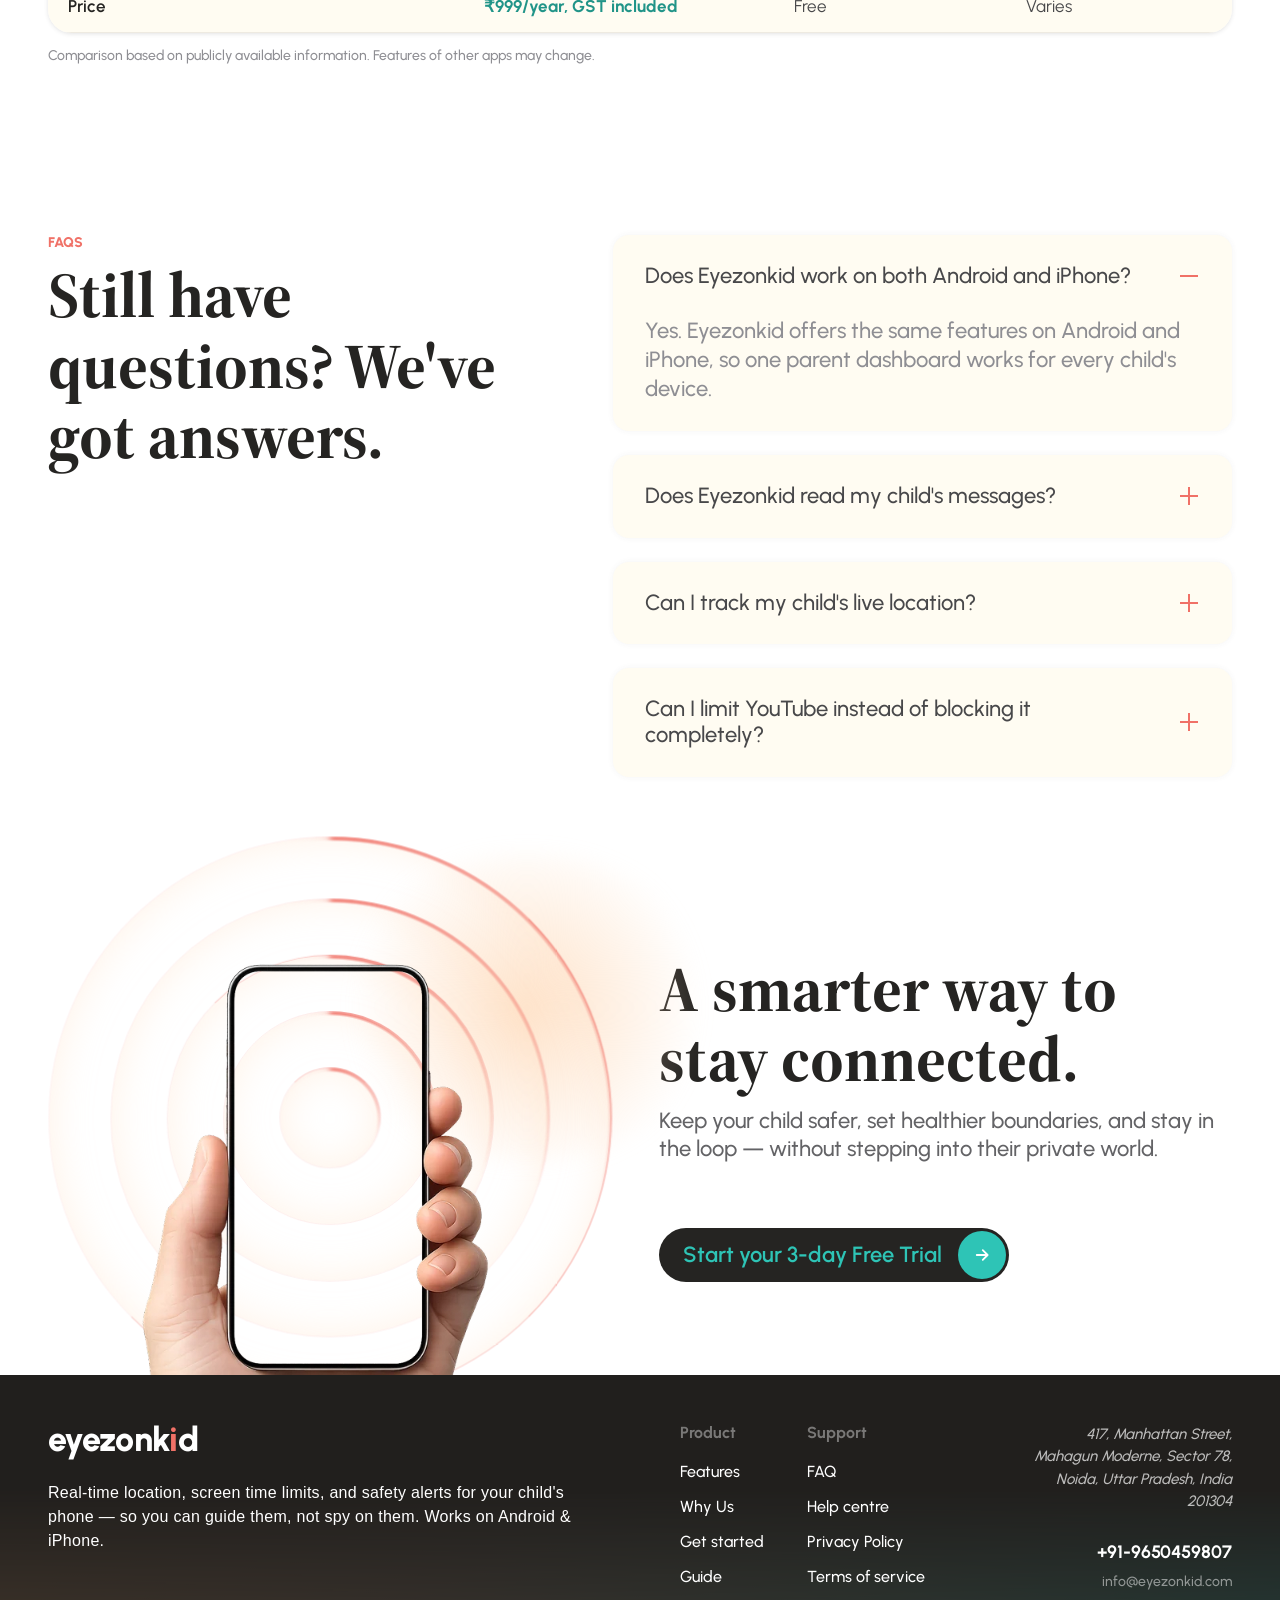
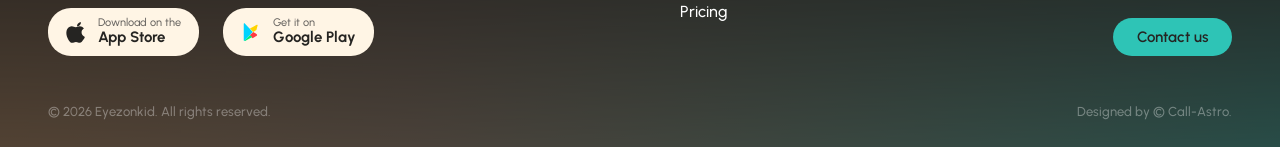
==== commit 525384c3: "Add /download page (Mac, Windows, Android, iOS) and link download/trial buttons" ====
--- a/index.html
+++ b/index.html
@@ -720,7 +720,7 @@
                             </span>
                         </a>
 
-                        <a href="#download" class="wmk-btn-secondary">
+                        <a href="/download/" class="wmk-btn-secondary">
                             <span class="wmk-btn-secondary__text">Download App</span>
                             <svg width="18" height="18" viewBox="0 0 16 16" fill="none" xmlns="http://www.w3.org/2000/svg" aria-hidden="true">
                                 <path d="M8 2.5v8m0 0L4.5 7M8 10.5 11.5 7M3 13h10" stroke="currentColor" stroke-width="1.6" stroke-linecap="round" stroke-linejoin="round"/>
@@ -2248,7 +2248,7 @@
                 <p class="ezk-plan__desc">Full parental control for one child device, add more at ₹199 each.</p>
                 <div class="ezk-plan__price"><span class="ezk-plan__amount">₹999</span><span class="ezk-plan__period">/year · GST included</span></div>
                 <p class="ezk-plan__extra">+₹199 per extra child device · up to 10 devices</p>
-                <a href="#" class="ezk-plan__btn">Start 3-day free trial <span aria-hidden="true">→</span></a>
+                <a href="/download/" class="ezk-plan__btn">Start 3-day free trial <span aria-hidden="true">→</span></a>
             </div>
             <ul class="ezk-plan__features">
                 <li>Screen time limits</li><li>App blocking</li><li>Schedules</li><li>Usage reports</li><li>Multiple devices</li>
@@ -2931,7 +2931,7 @@
             <p class="wmk-cta__subtitle">Keep your child safer, set healthier boundaries, and stay in the loop — without stepping into their private world.</p>
         </div>
  
-        <a href="#pricing" class="wmk-cta__btn">
+        <a href="/download/" class="wmk-cta__btn">
             <span class="wmk-cta__btn-text" data-ezk-trial="Start your {days}-day Free Trial">Start your 3-day Free Trial</span>
             <span class="wmk-cta__btn-icon" aria-hidden="true">
                 <svg width="18" height="18" viewBox="0 0 16 16" fill="none" xmlns="http://www.w3.org/2000/svg">
@@ -3531,7 +3531,7 @@
                 '<div class="ezk-plan__price"><span class="ezk-plan__amount">' + esc(money(p.price, p.currency)) + '</span>' +
                     '<span class="ezk-plan__period">' + esc(period) + '</span></div>' +
                 (extra ? '<p class="ezk-plan__extra">' + esc(extra) + '</p>' : '') +
-                '<a href="#" class="ezk-plan__btn">' + esc(trial ? 'Start ' + trialText : 'Choose ' + p.name) + ' <span aria-hidden="true">\u2192</span></a>' +
+                '<a href="/download/" class="ezk-plan__btn">' + esc(trial ? 'Start ' + trialText : 'Choose ' + p.name) + ' <span aria-hidden="true">\u2192</span></a>' +
             '</div>' +
             (feats ? '<ul class="ezk-plan__features">' + feats + '</ul>' : '') +
         '</article>';
@@ -3569,14 +3569,14 @@
             </div>
 
             <div class="wmk-footer__stores">
-                <a href="/#pricing" class="wmk-footer__store-btn" aria-label="Download on the App Store">
+                <a href="/download/" class="wmk-footer__store-btn" aria-label="Download on the App Store">
                     <svg width="22" height="22" viewBox="0 0 24 24" fill="#252422" aria-hidden="true"><path d="M16.365 1.43c0 1.14-.435 2.19-1.14 2.94-.79.85-2.1 1.5-3.16 1.42-.14-1.1.42-2.24 1.15-2.97.79-.82 2.14-1.44 3.15-1.39zM20.6 17.35c-.55 1.27-.82 1.84-1.53 2.96-1 1.56-2.4 3.51-4.14 3.53-1.55.02-1.95-1-4.05-1-2.1 0-2.55.98-4.09 1.02-1.72.05-3.03-1.68-4.03-3.24-2.76-4.27-3.05-9.28-1.35-11.94 1.2-1.87 3.1-2.97 4.87-2.97 1.8 0 2.93 1.02 4.42 1.02 1.44 0 2.32-1.02 4.42-1.02 1.58 0 3.25.86 4.44 2.34-3.9 2.14-3.27 7.7 1.04 9.3z"/></svg>
                     <span class="wmk-footer__store-text">
                         <span class="wmk-footer__store-eyebrow">Download on the</span>
                         <span class="wmk-footer__store-name">App Store</span>
                     </span>
                 </a>
-                <a href="/#pricing" class="wmk-footer__store-btn" aria-label="Get it on Google Play">
+                <a href="/download/" class="wmk-footer__store-btn" aria-label="Get it on Google Play">
                     <svg width="22" height="22" viewBox="0 0 24 24" aria-hidden="true"><path d="M3.6 2.2c-.4.2-.6.7-.6 1.2v17.2c0 .5.2 1 .6 1.2l9.3-9.8L3.6 2.2z" fill="#00D3FF"/><path d="M16.8 9.7 13.4 11.9l-3.6-3.6 7-3.9c.5-.3 1-.2 1.4.1z" fill="#FFD400"/><path d="M13.4 11.9l3.4 2.2c1.1.6 1.1 1.6 0 2.2l-4.2 2.4-2.9-3.2 3.7-3.6z" fill="#FF3A44"/><path d="M9.8 15.5 3.6 21.6c.4.2.9.2 1.4-.1l7.3-4.1-2.5-1.9z" fill="#00EE76"/></svg>
                     <span class="wmk-footer__store-text">
                         <span class="wmk-footer__store-eyebrow">Get it on</span>
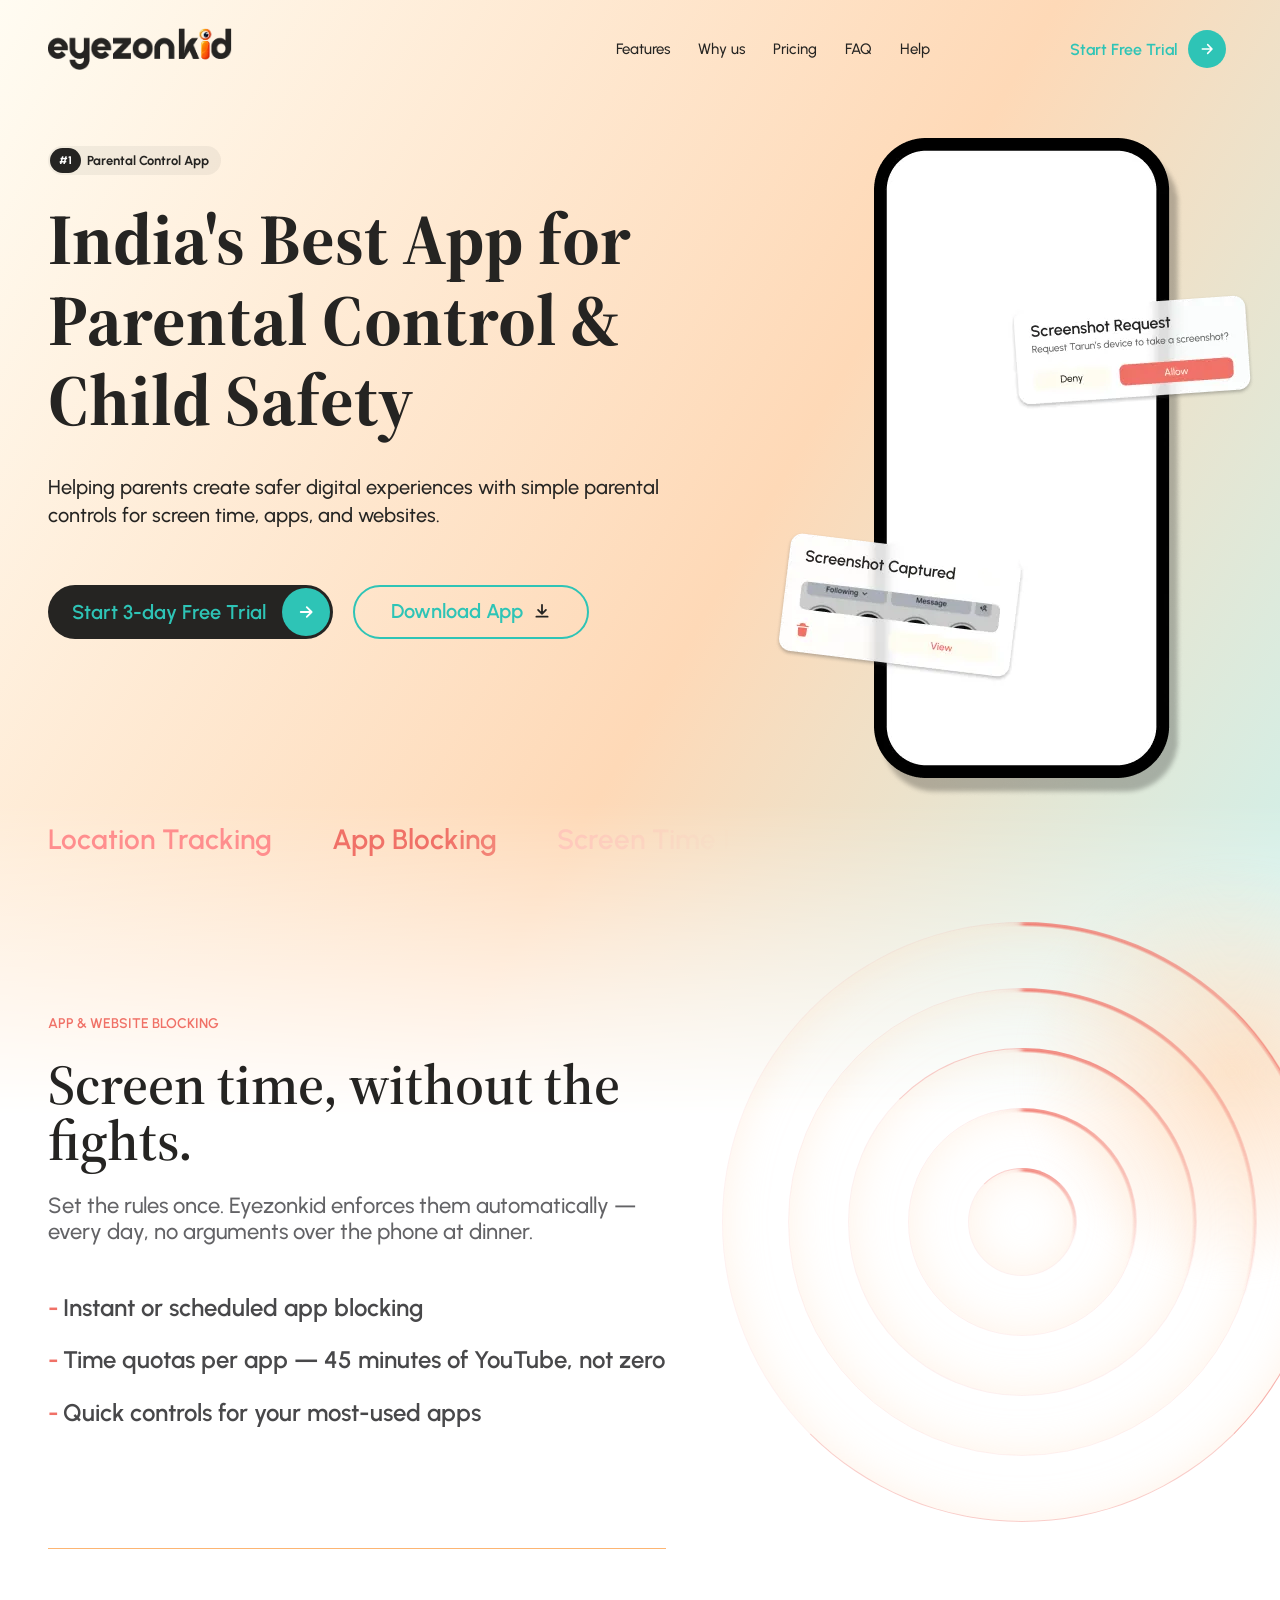
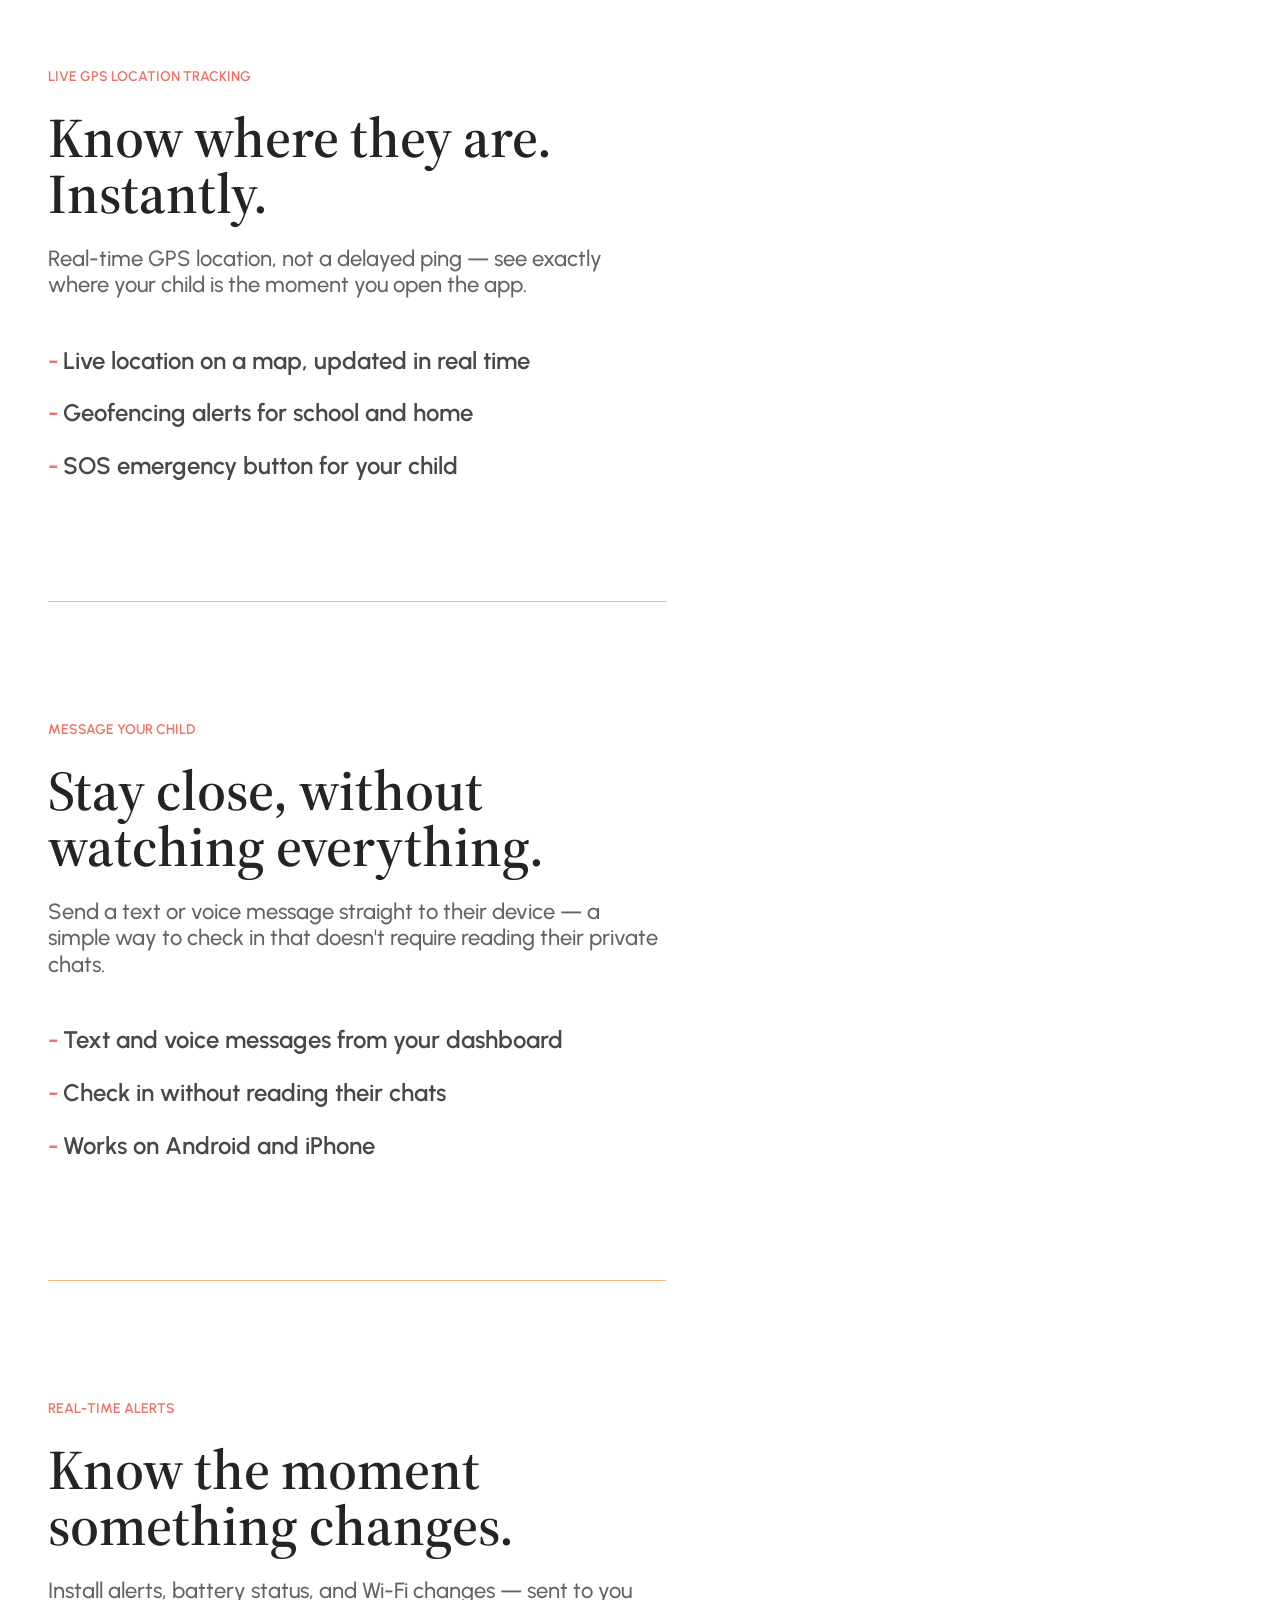
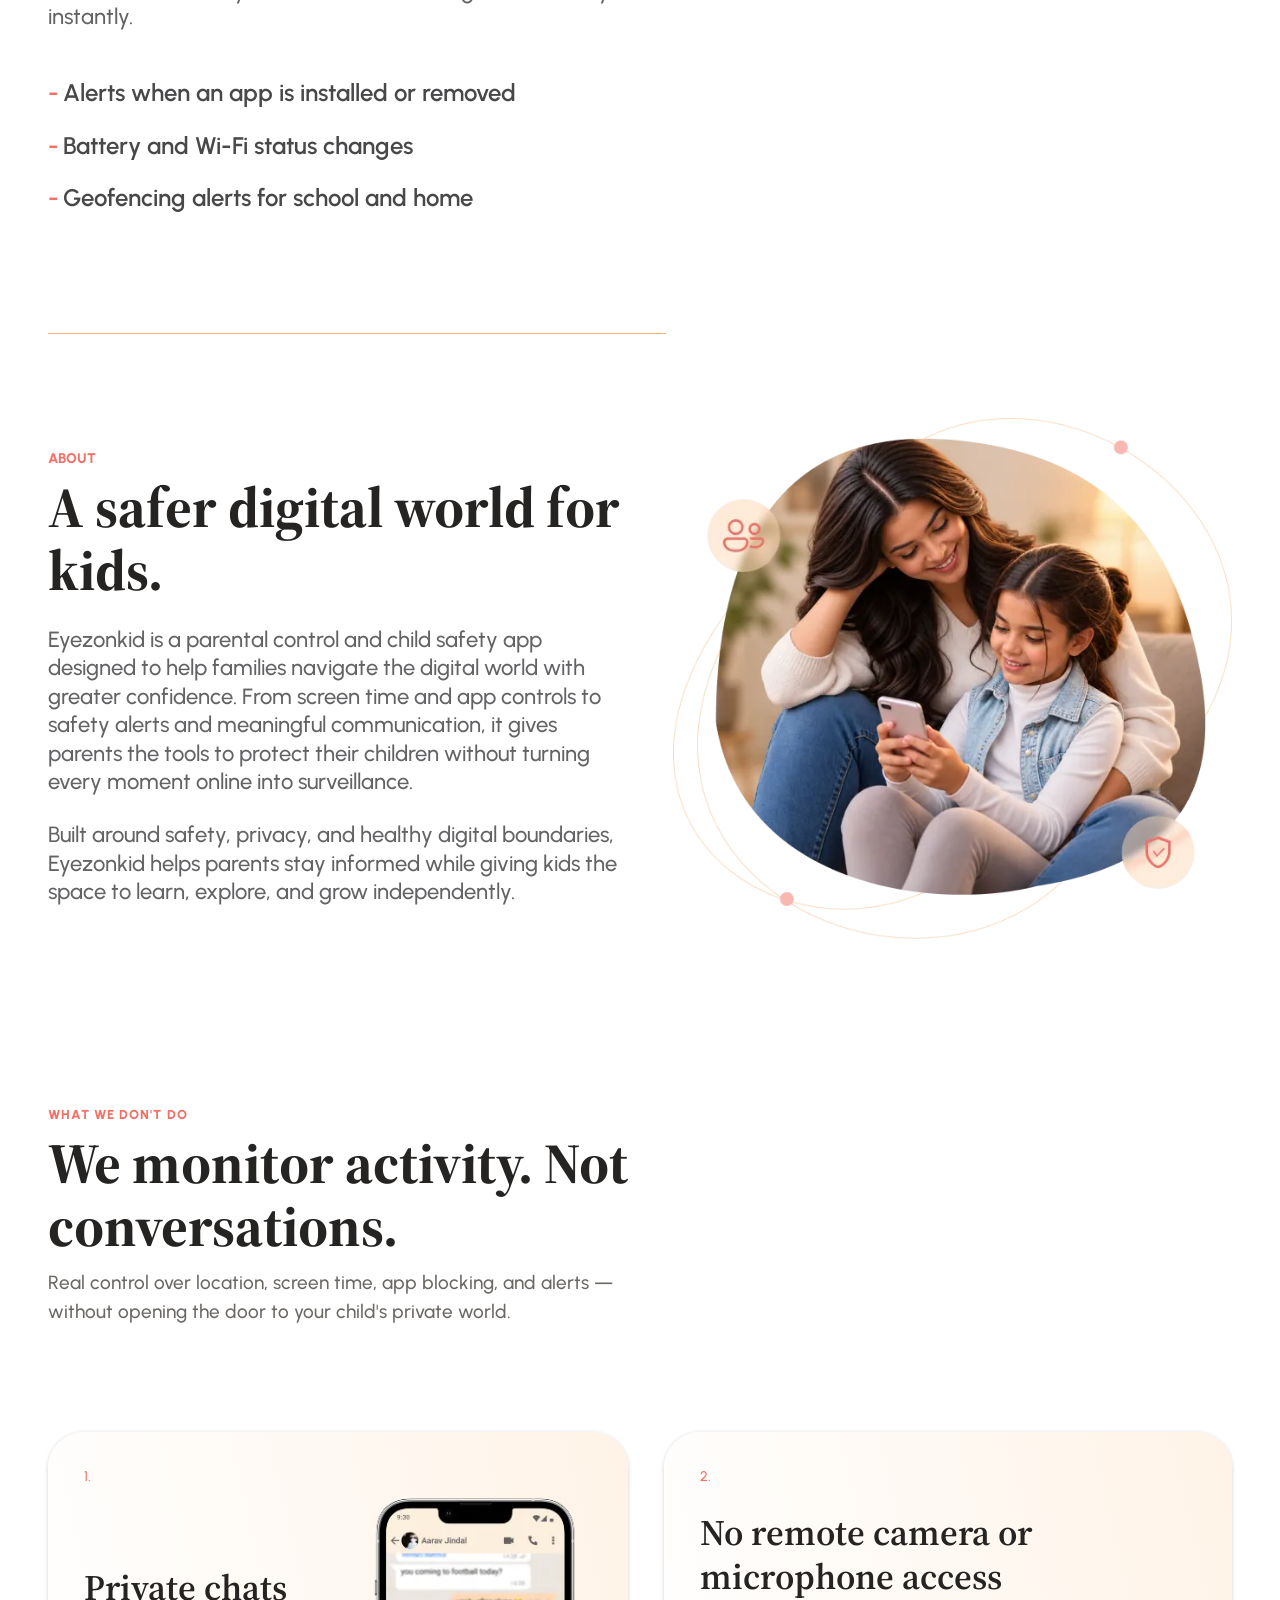
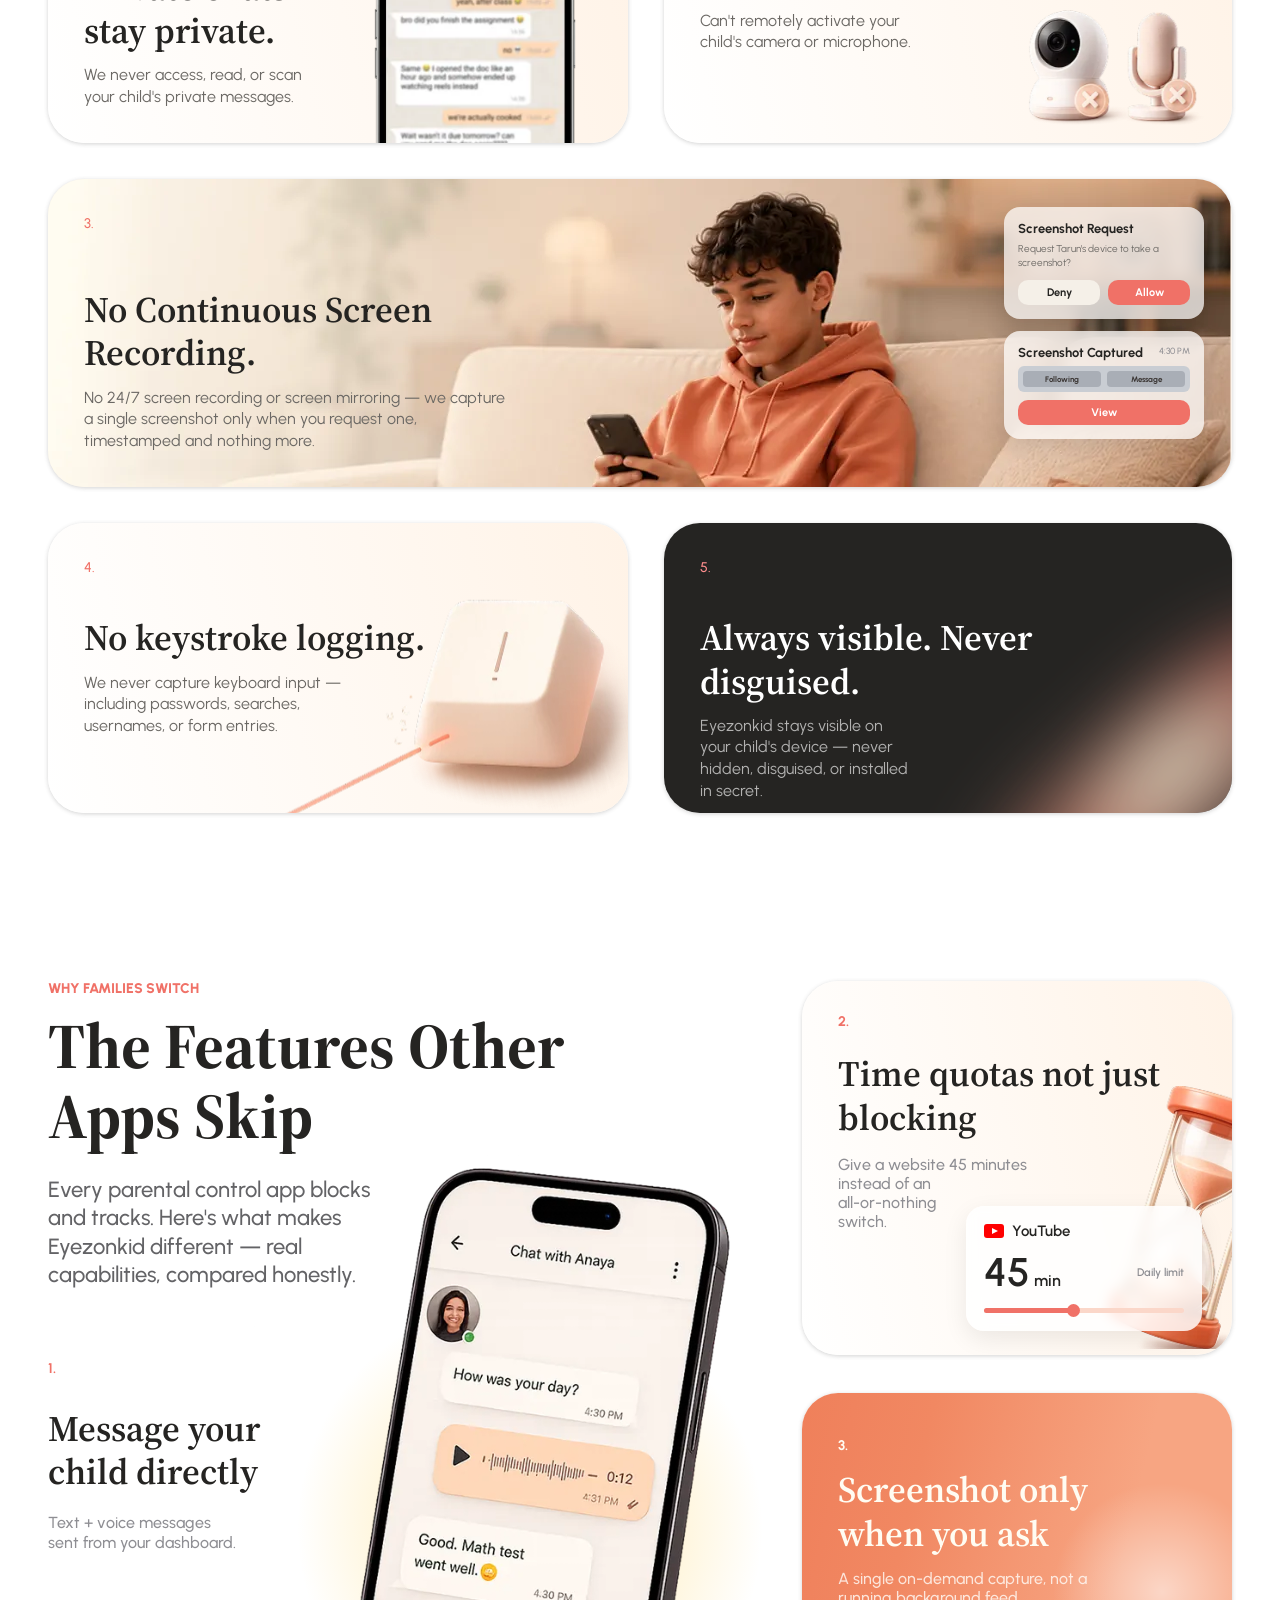
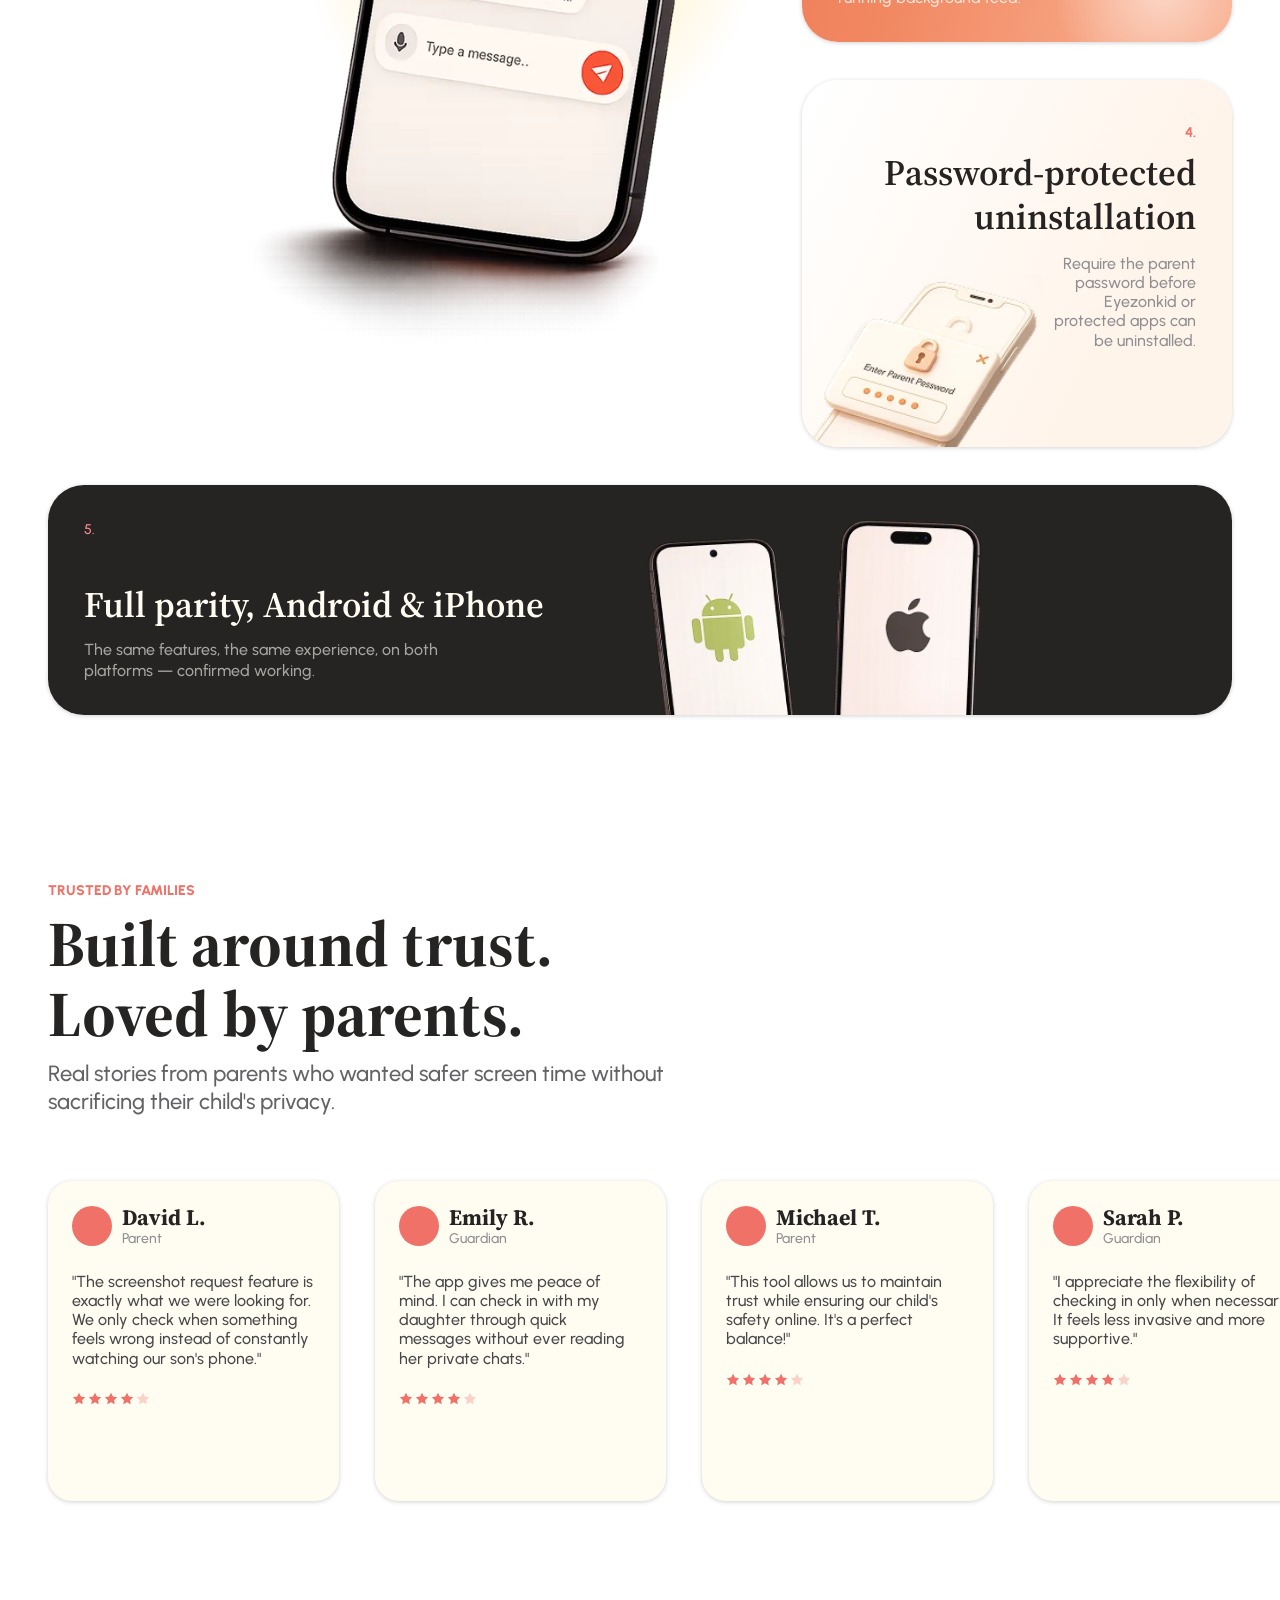
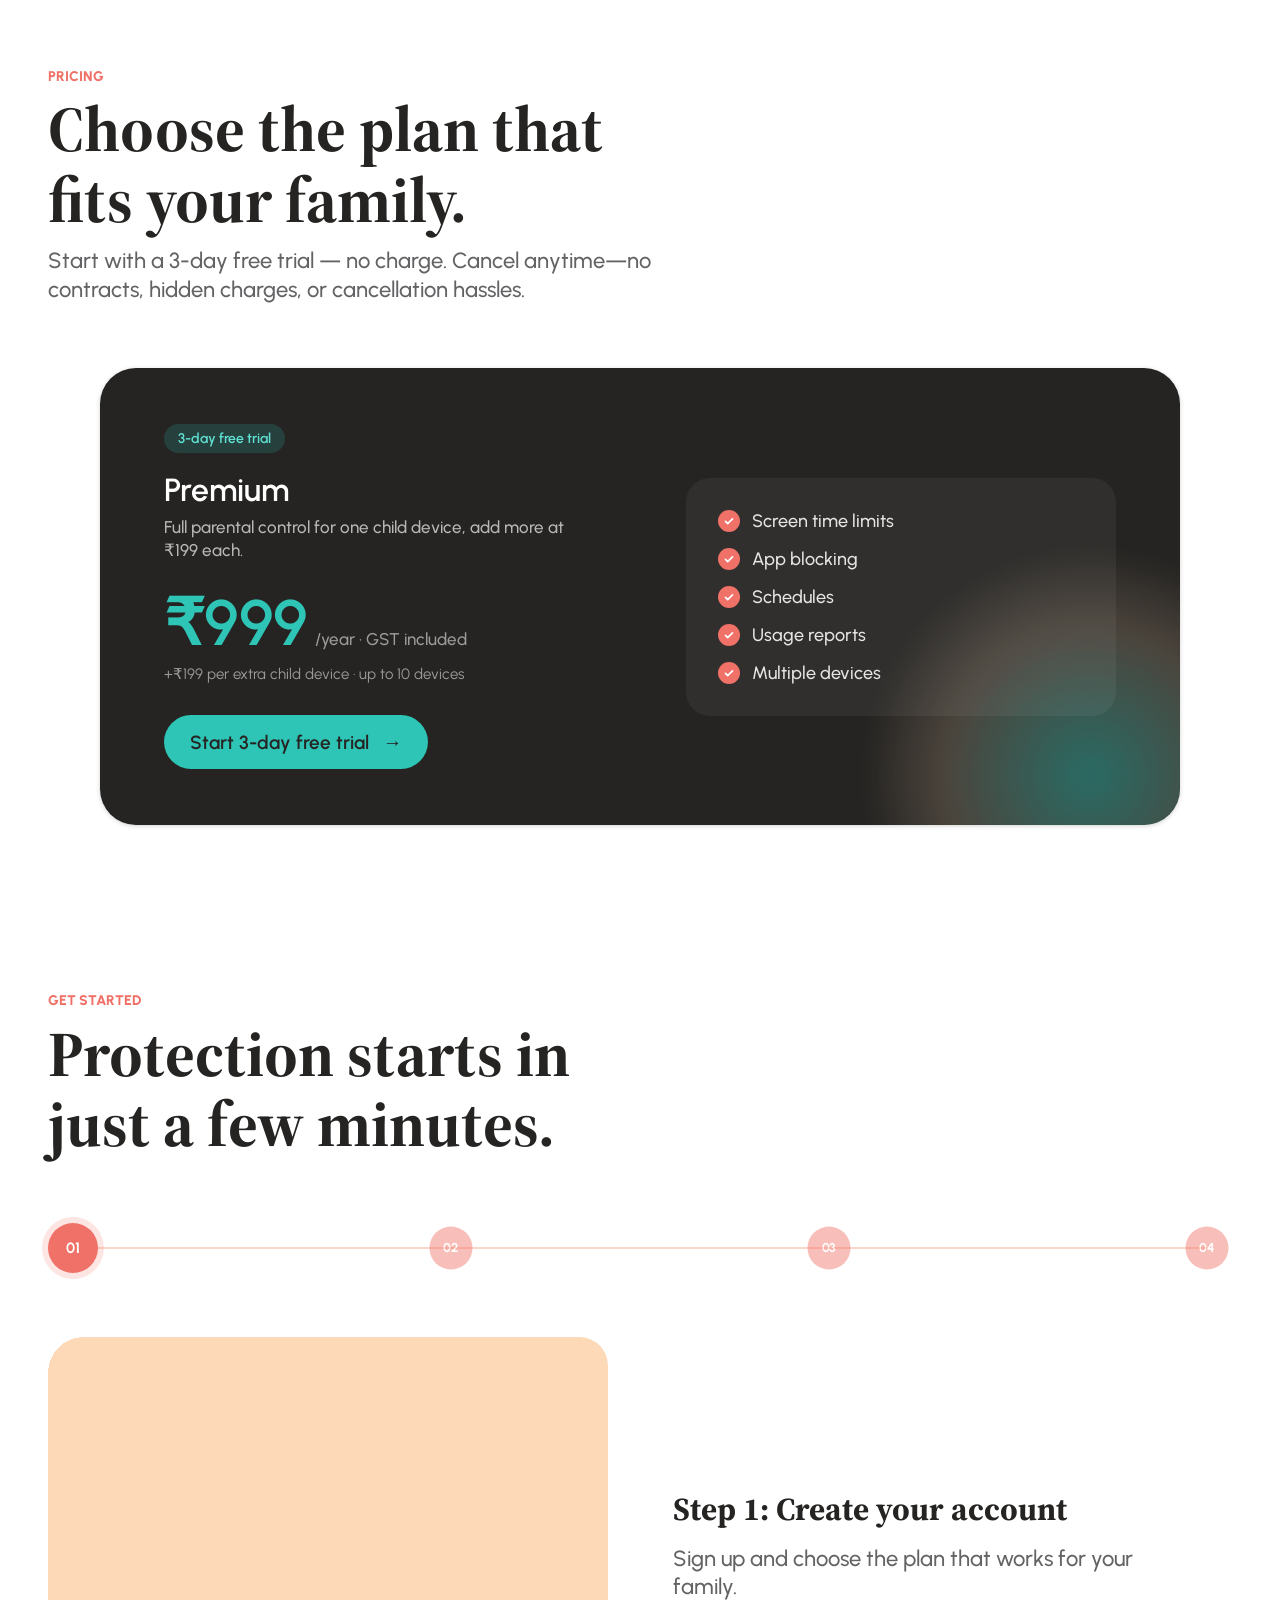
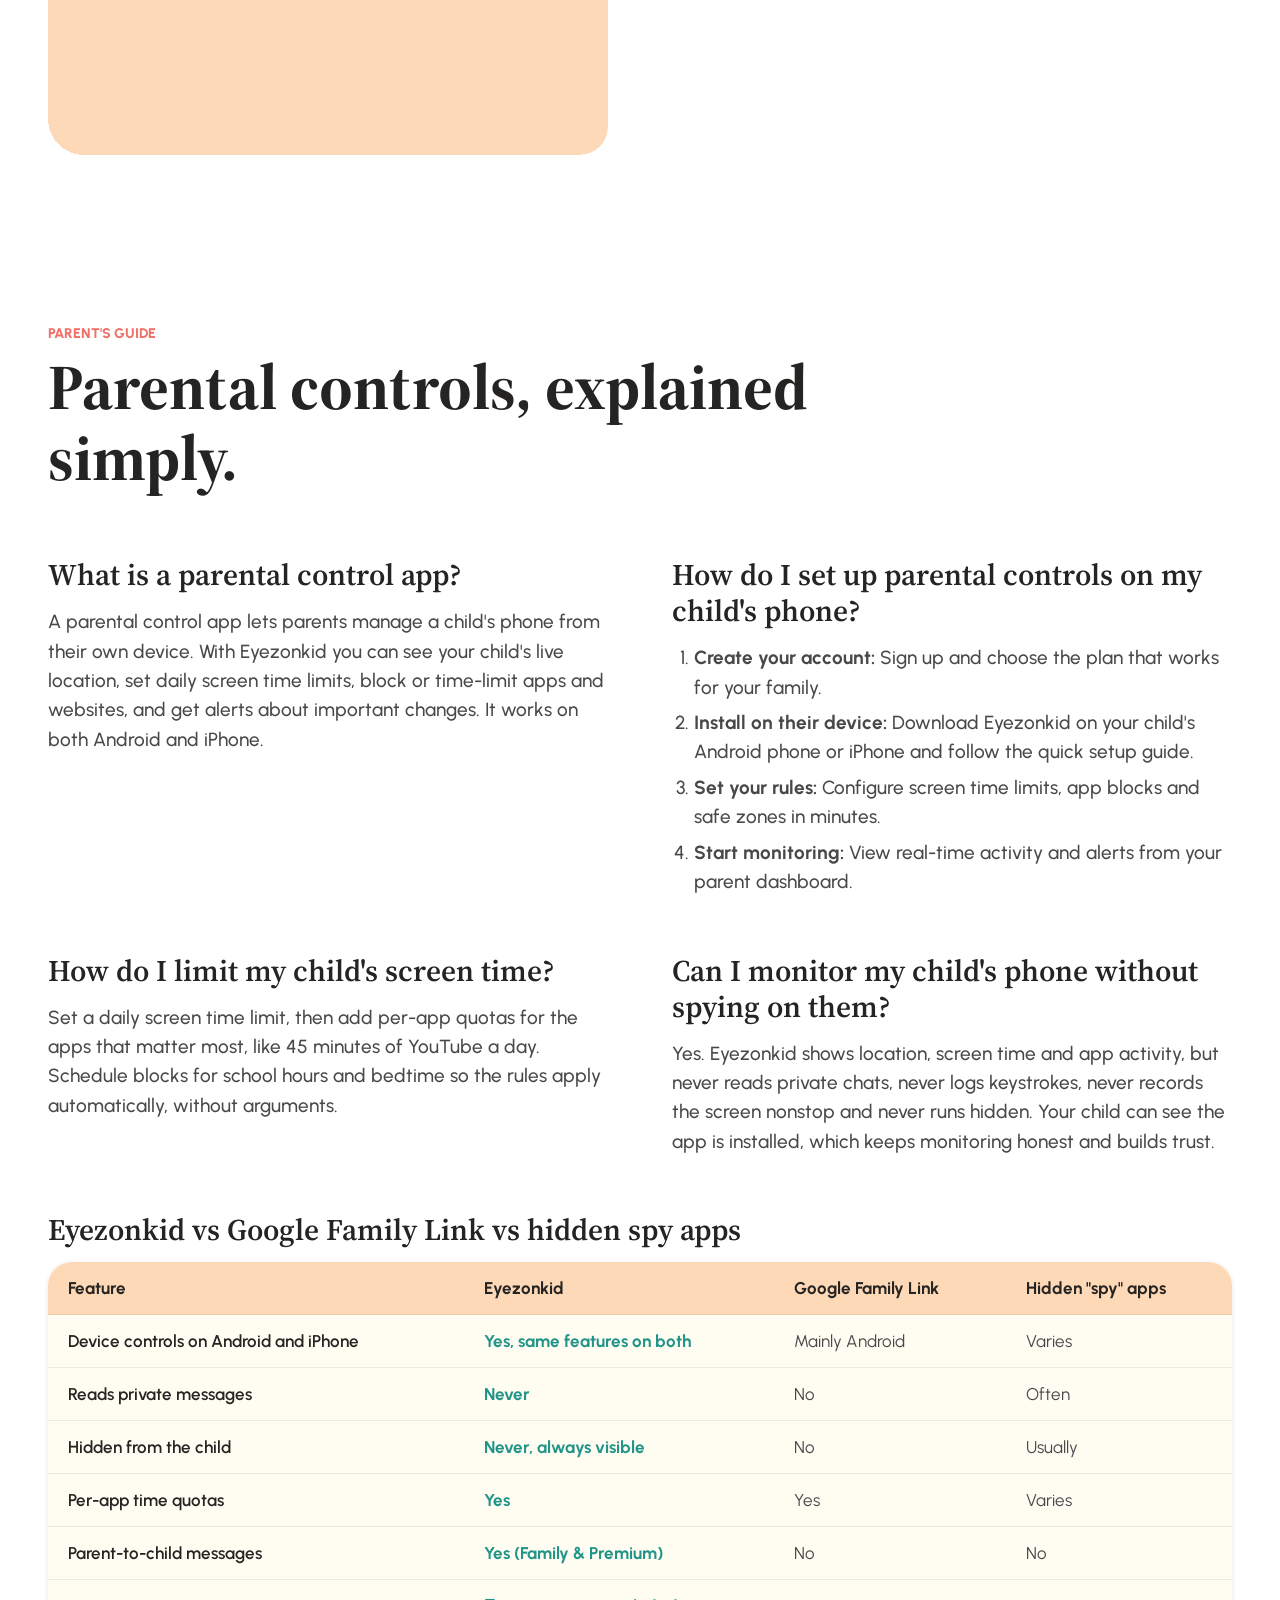
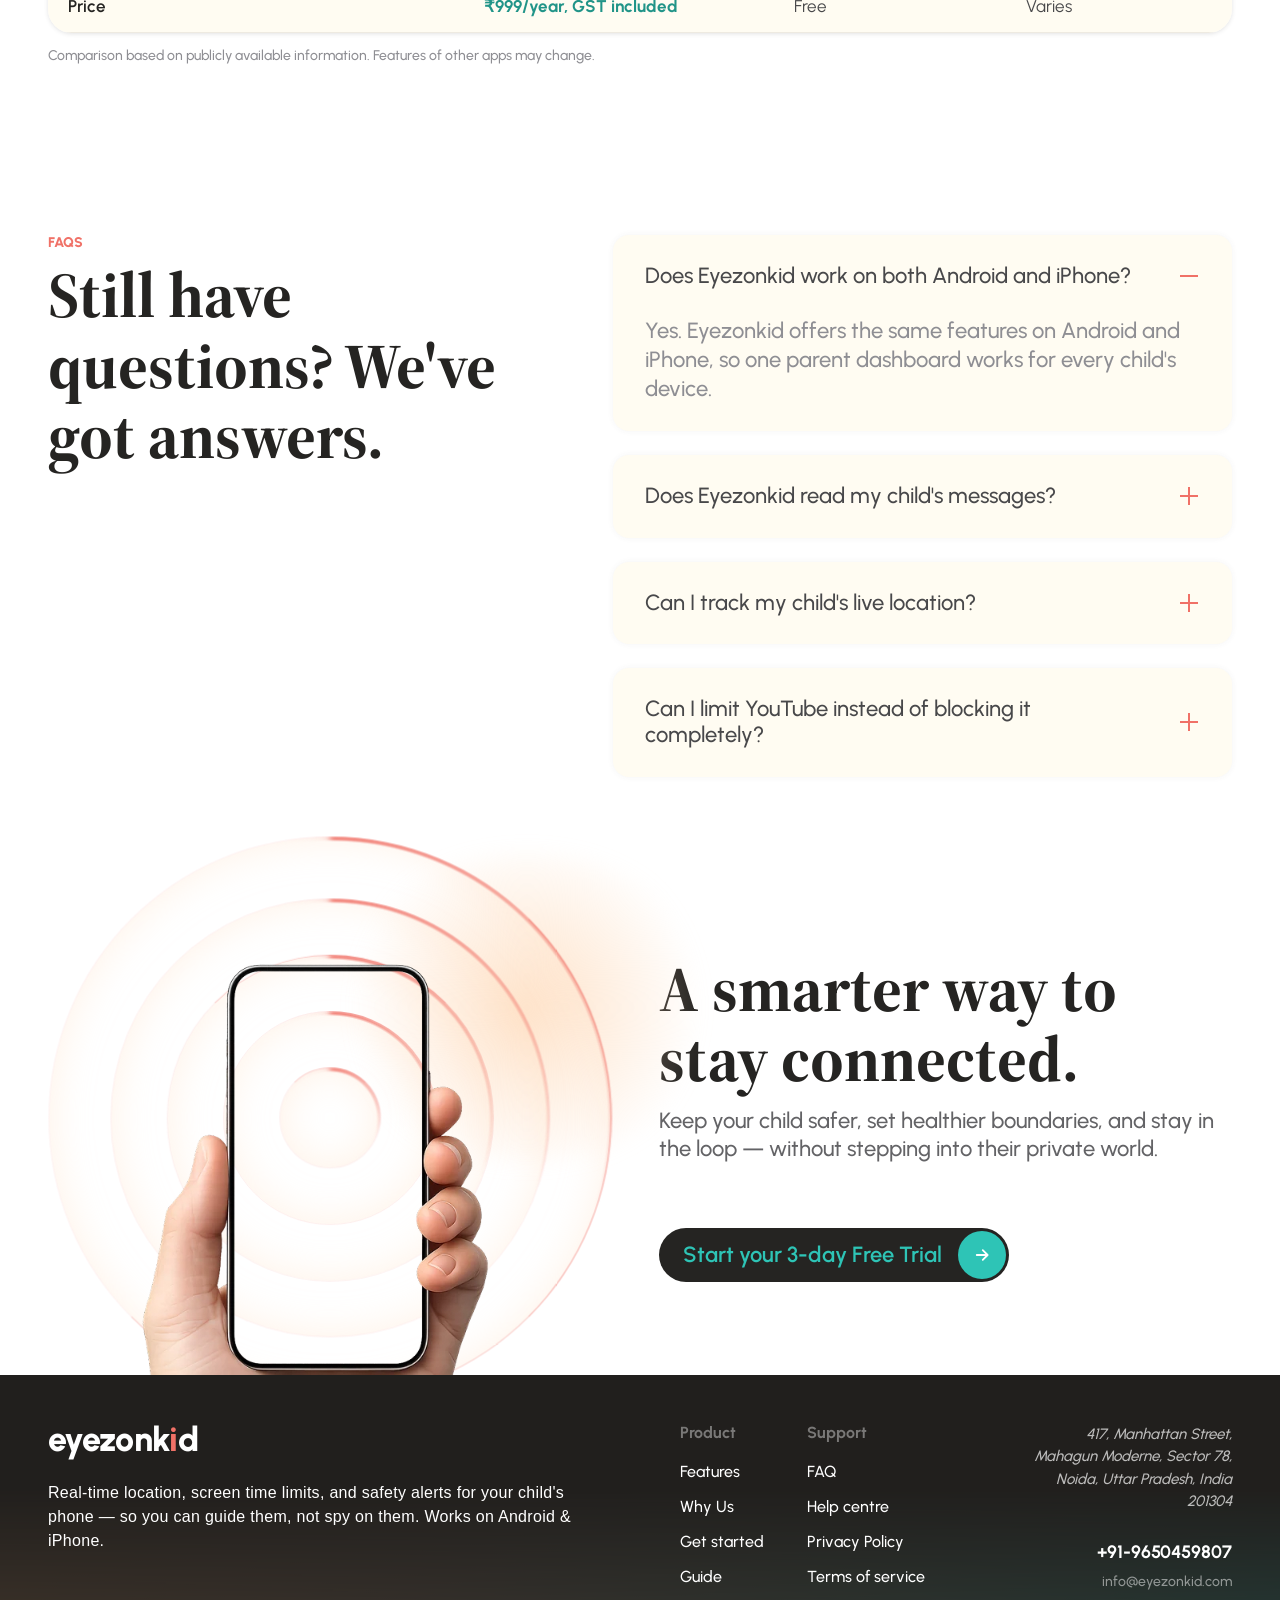
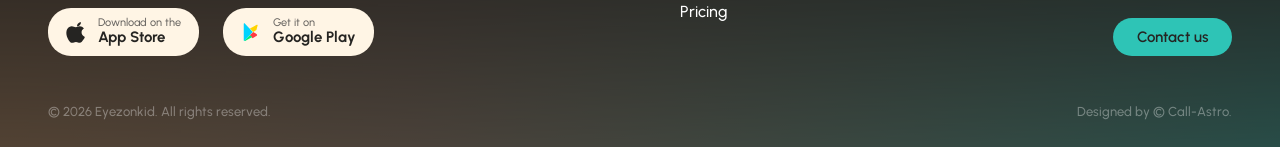
==== commit eb74bb8b: "New favicon / app icon (favicon.ico, 32px, apple-touch-icon, web manifest)" ====
--- a/index.html
+++ b/index.html
@@ -30,7 +30,10 @@
     <link rel="alternate" hreflang="en-IN" href="https://eyezonkid.com/">
     <link rel="alternate" hreflang="x-default" href="https://eyezonkid.com/">
     <meta name="theme-color" content="#2EC4B6">
-    <link rel="icon" href="data:image/svg+xml,%3Csvg%20xmlns%3D%22http%3A%2F%2Fwww.w3.org%2F2000%2Fsvg%22%20viewBox%3D%220%200%2064%2064%22%3E%3Crect%20width%3D%2264%22%20height%3D%2264%22%20rx%3D%2216%22%20fill%3D%22%23252422%22%2F%3E%3Ctext%20x%3D%2232%22%20y%3D%2245%22%20font-family%3D%22Arial%2Csans-serif%22%20font-weight%3D%22800%22%20font-size%3D%2238%22%20text-anchor%3D%22middle%22%20fill%3D%22%23F07167%22%3Ee%3C%2Ftext%3E%3C%2Fsvg%3E">
+    <link rel="icon" href="/favicon.ico" sizes="any">
+    <link rel="icon" type="image/png" sizes="32x32" href="/icons/favicon-32.png">
+    <link rel="apple-touch-icon" href="/icons/apple-touch-icon.png">
+    <link rel="manifest" href="/site.webmanifest">
 
     <!-- ===== Open Graph / Twitter ===== -->
     <meta property="og:type" content="website">
